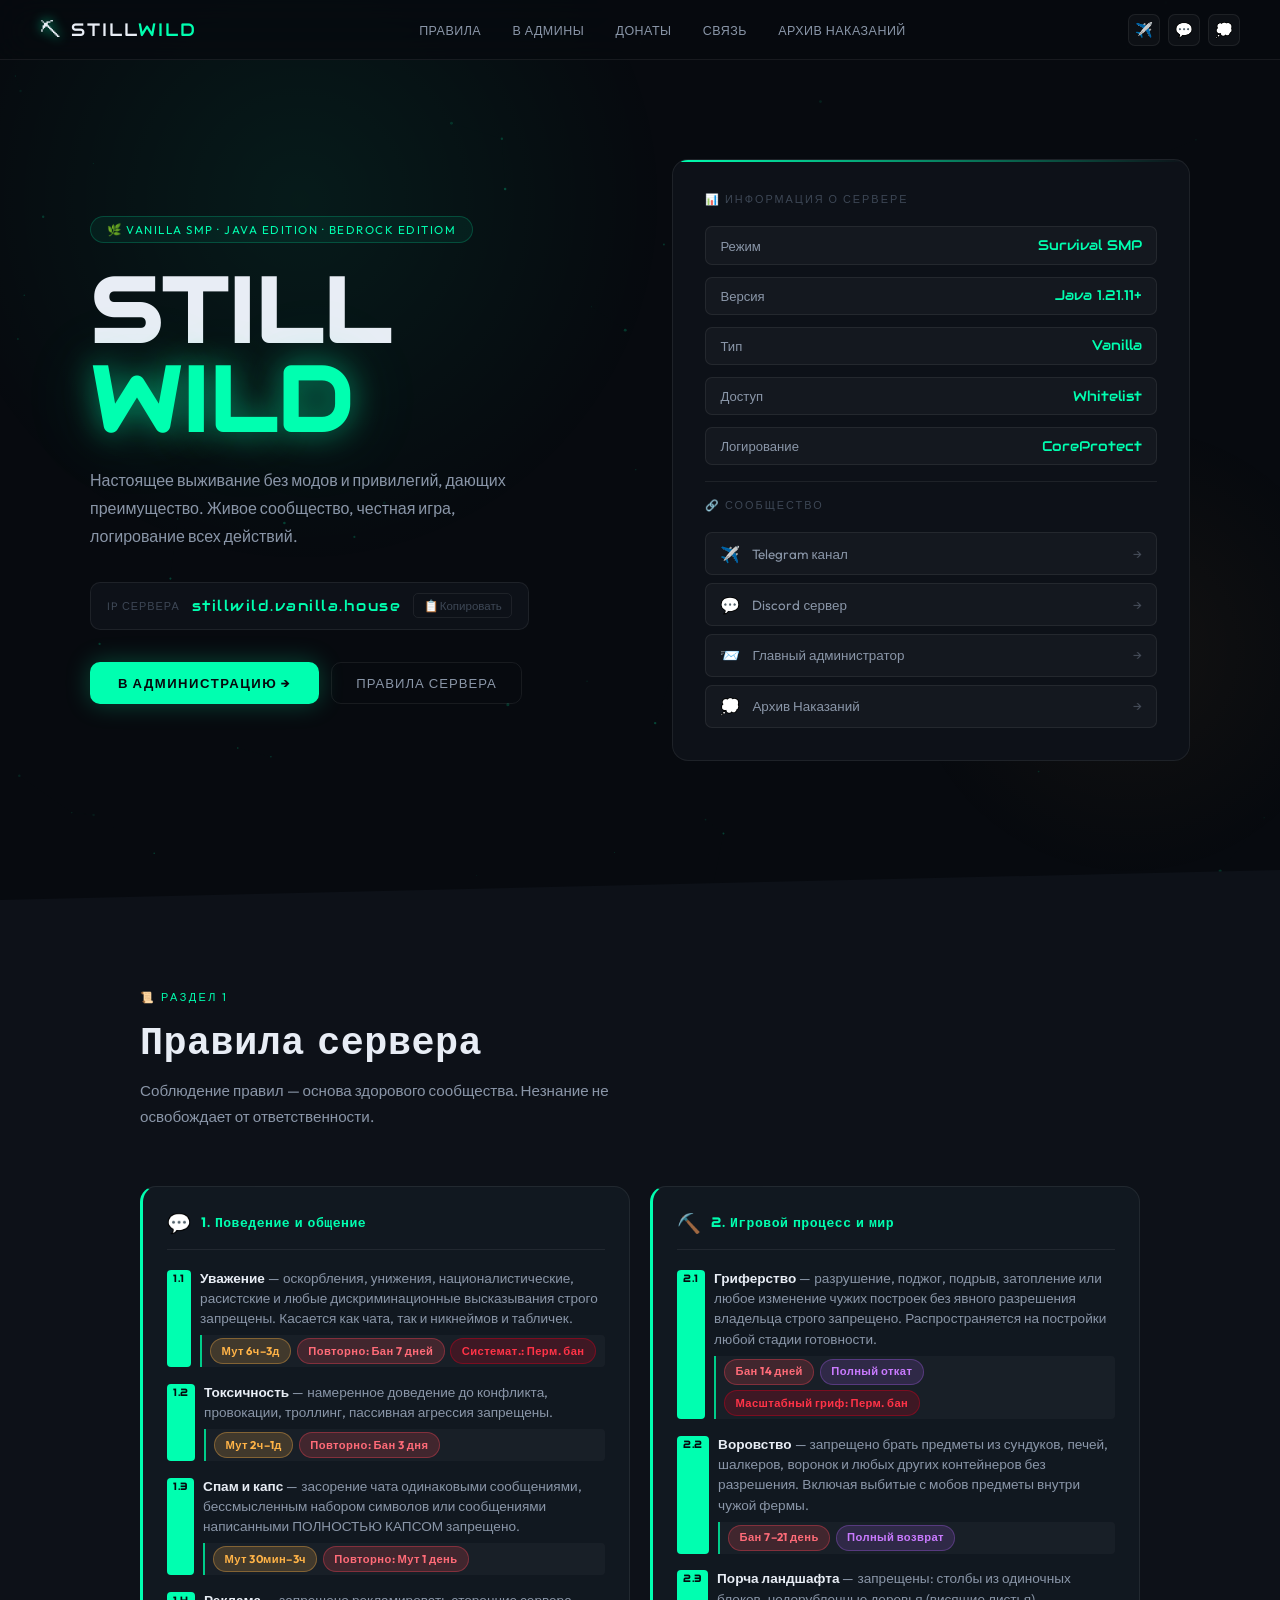
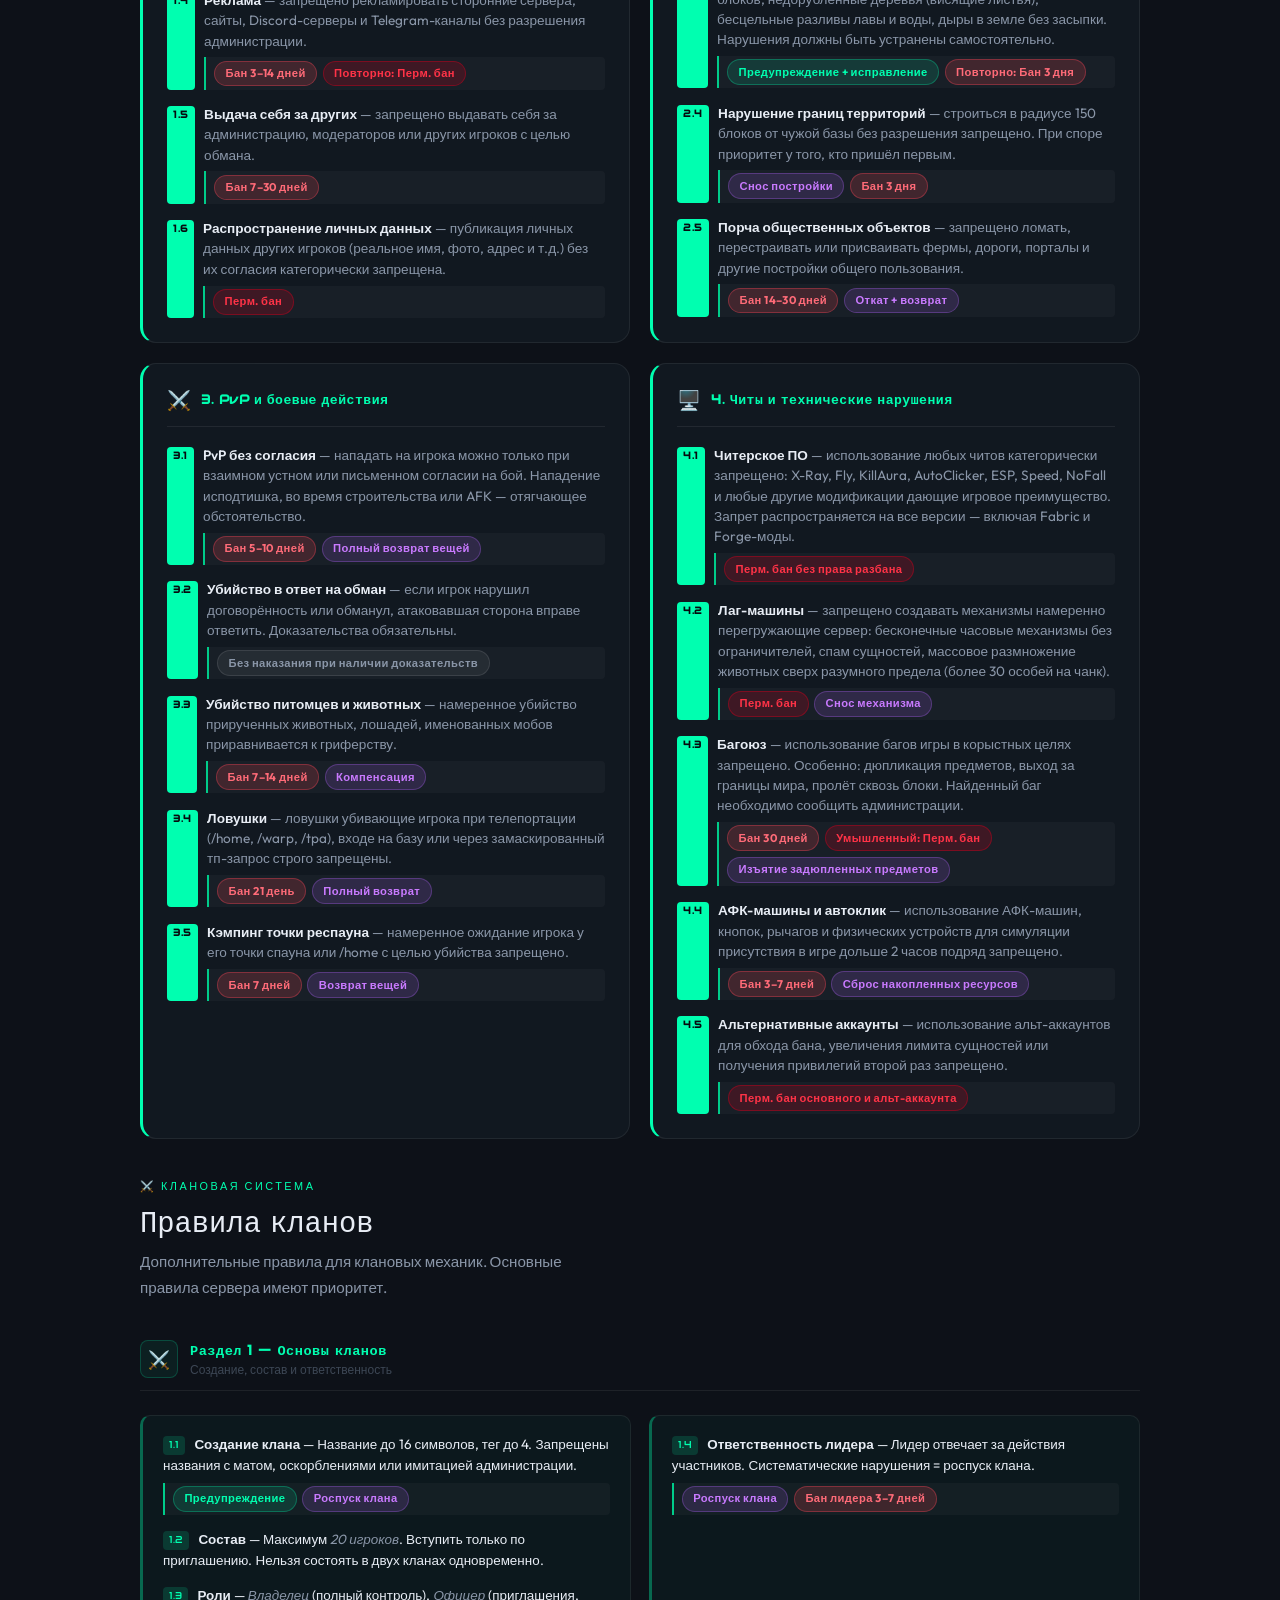
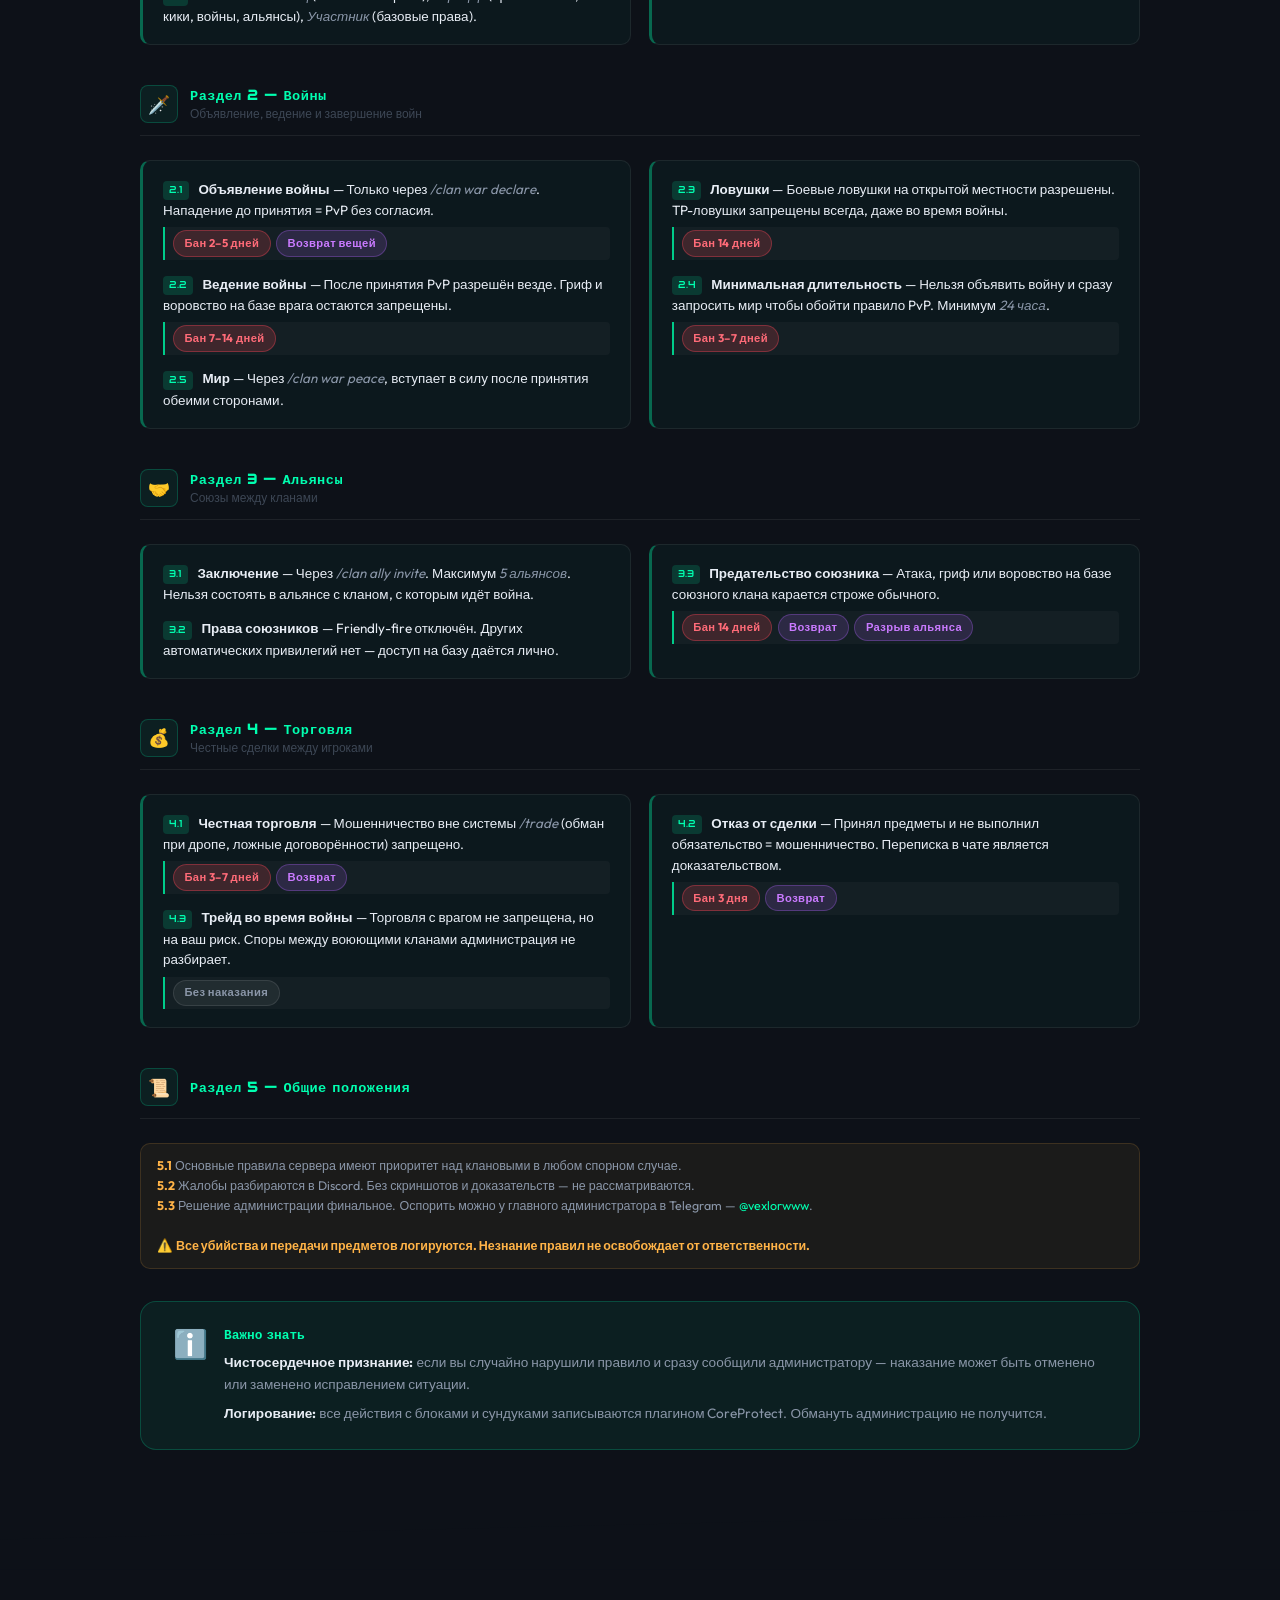
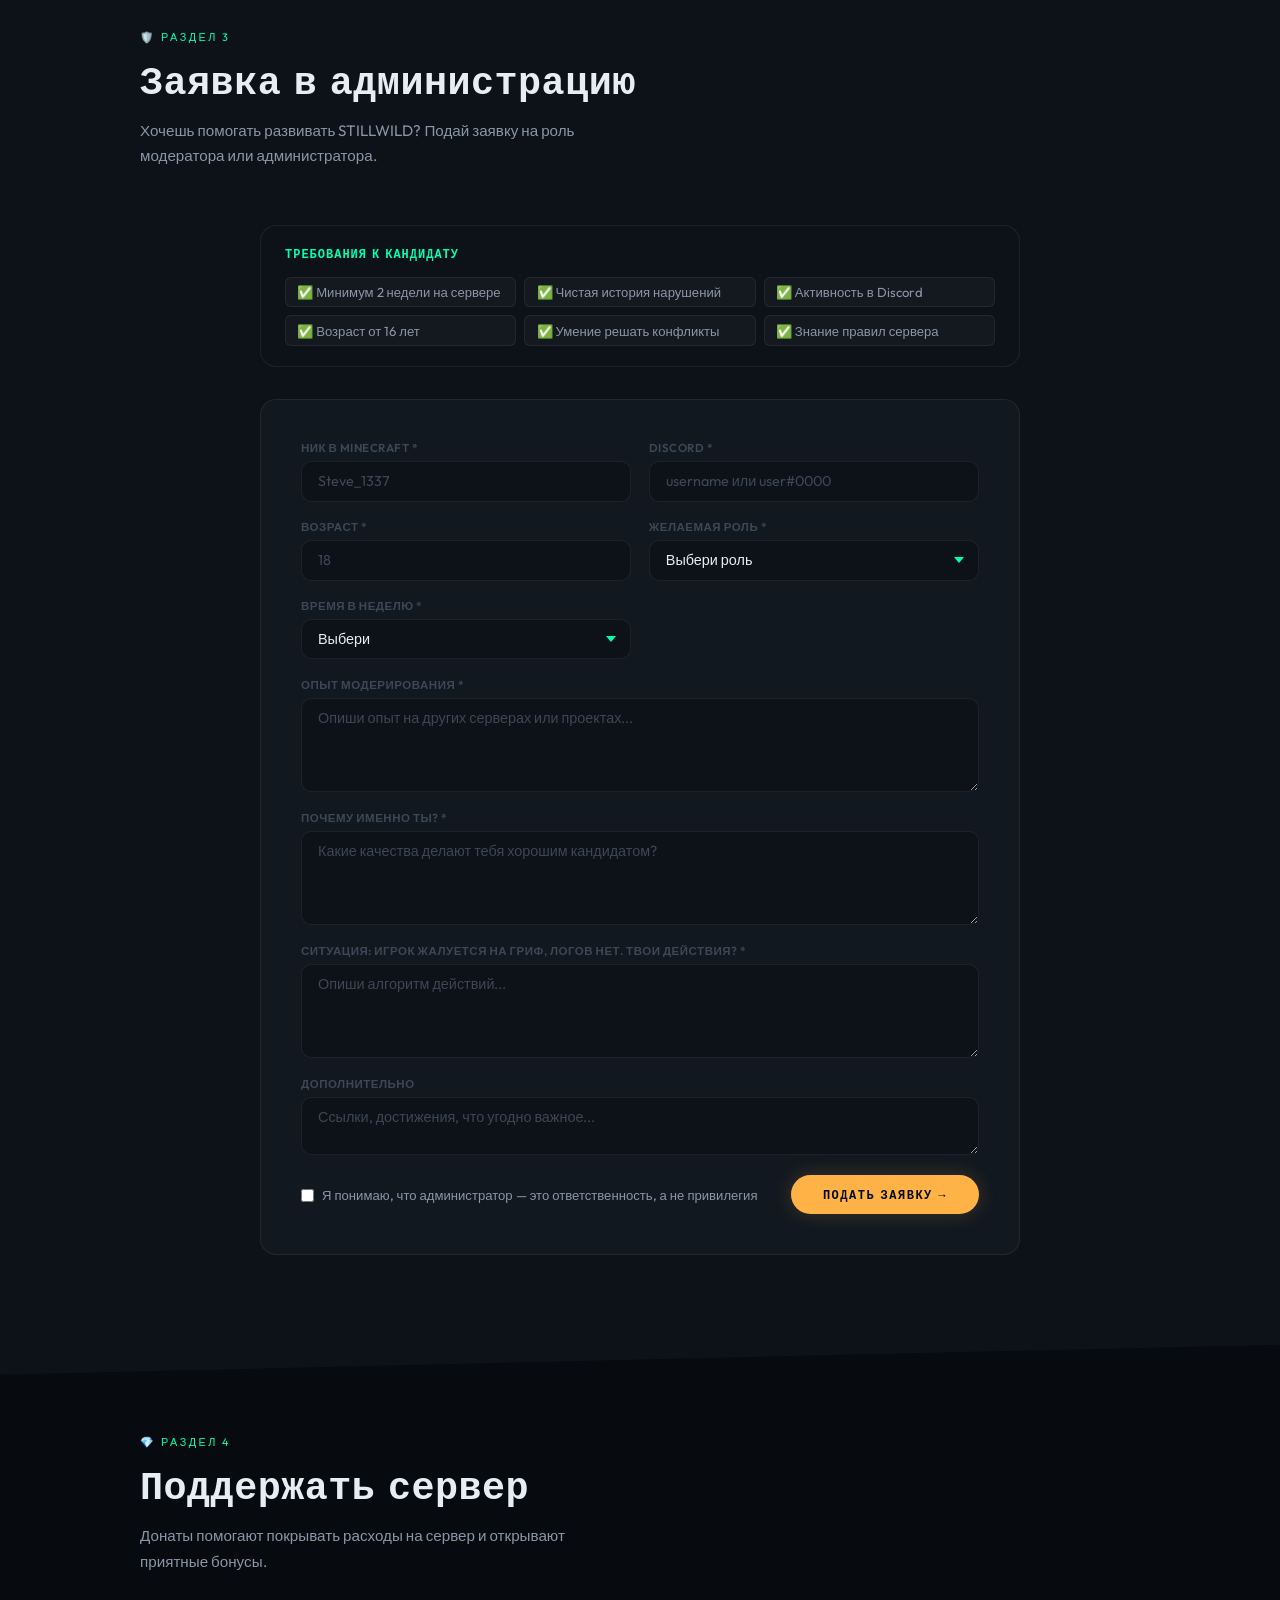
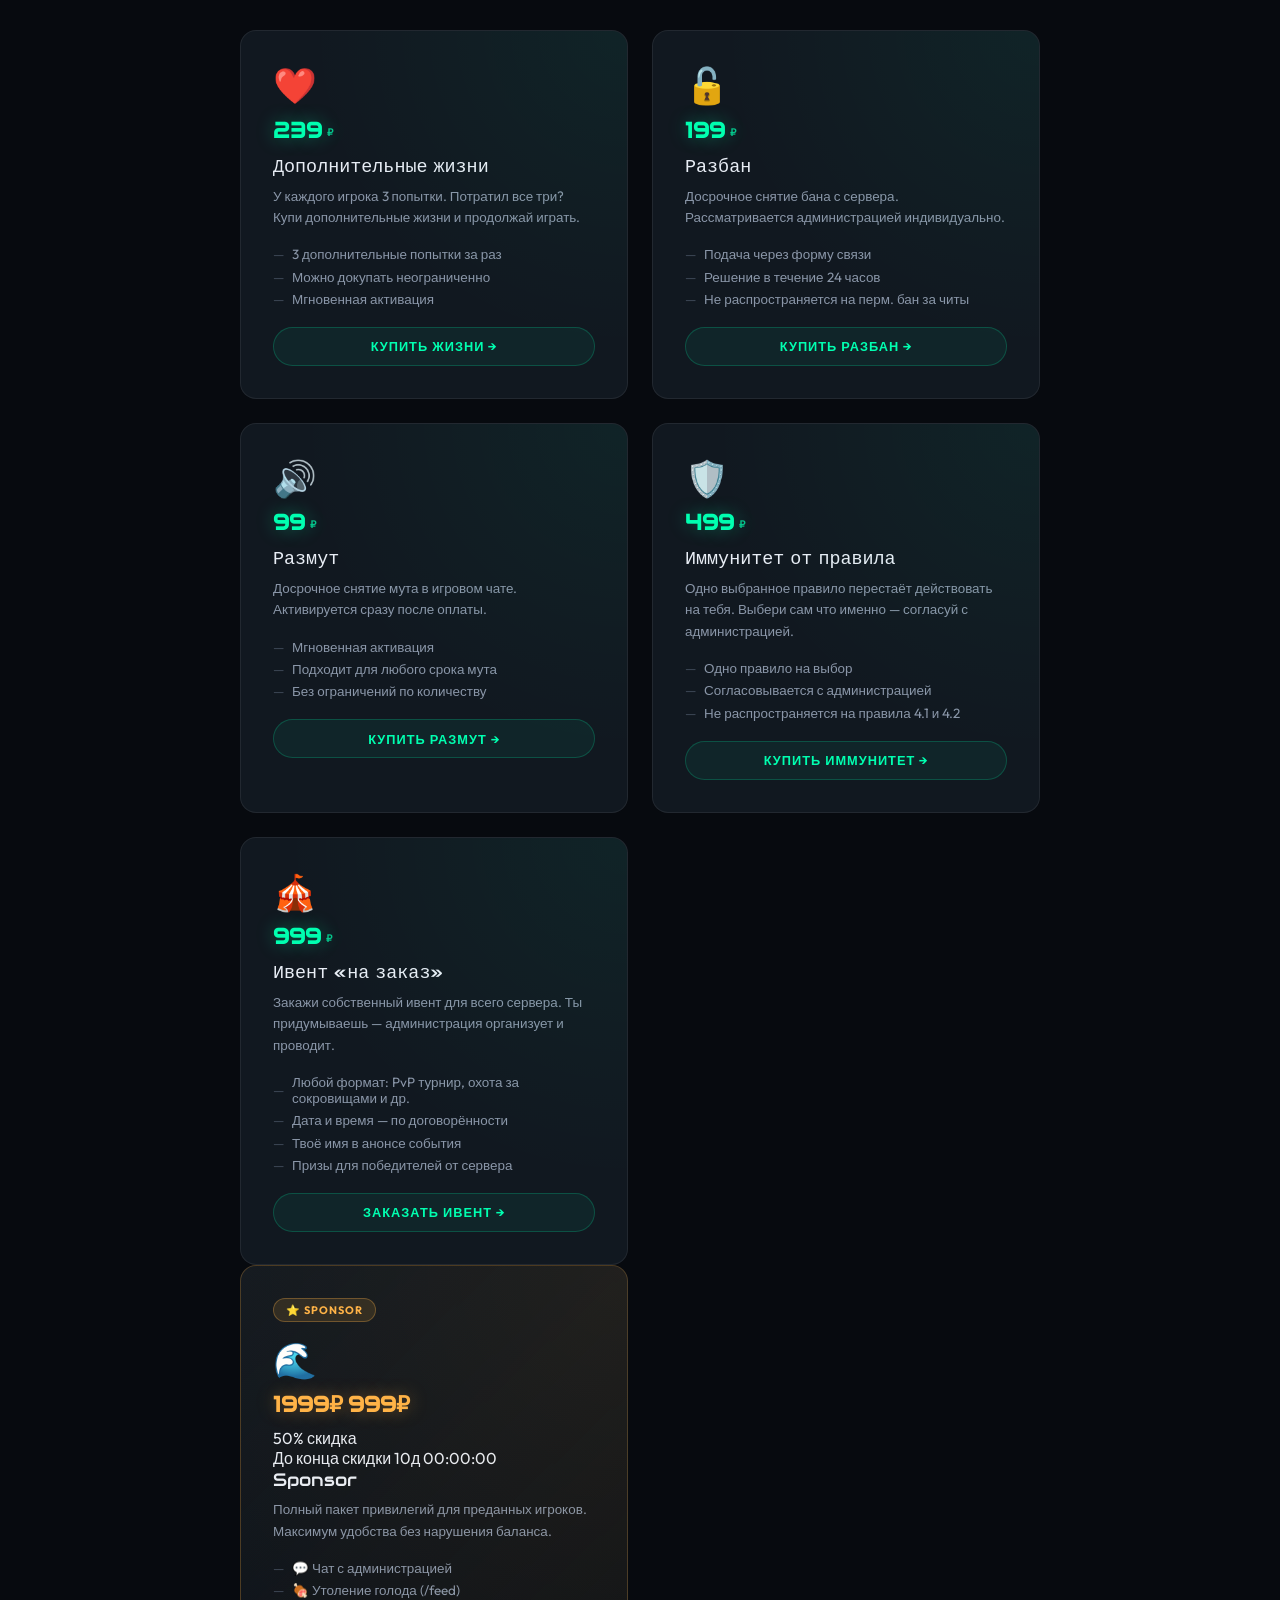
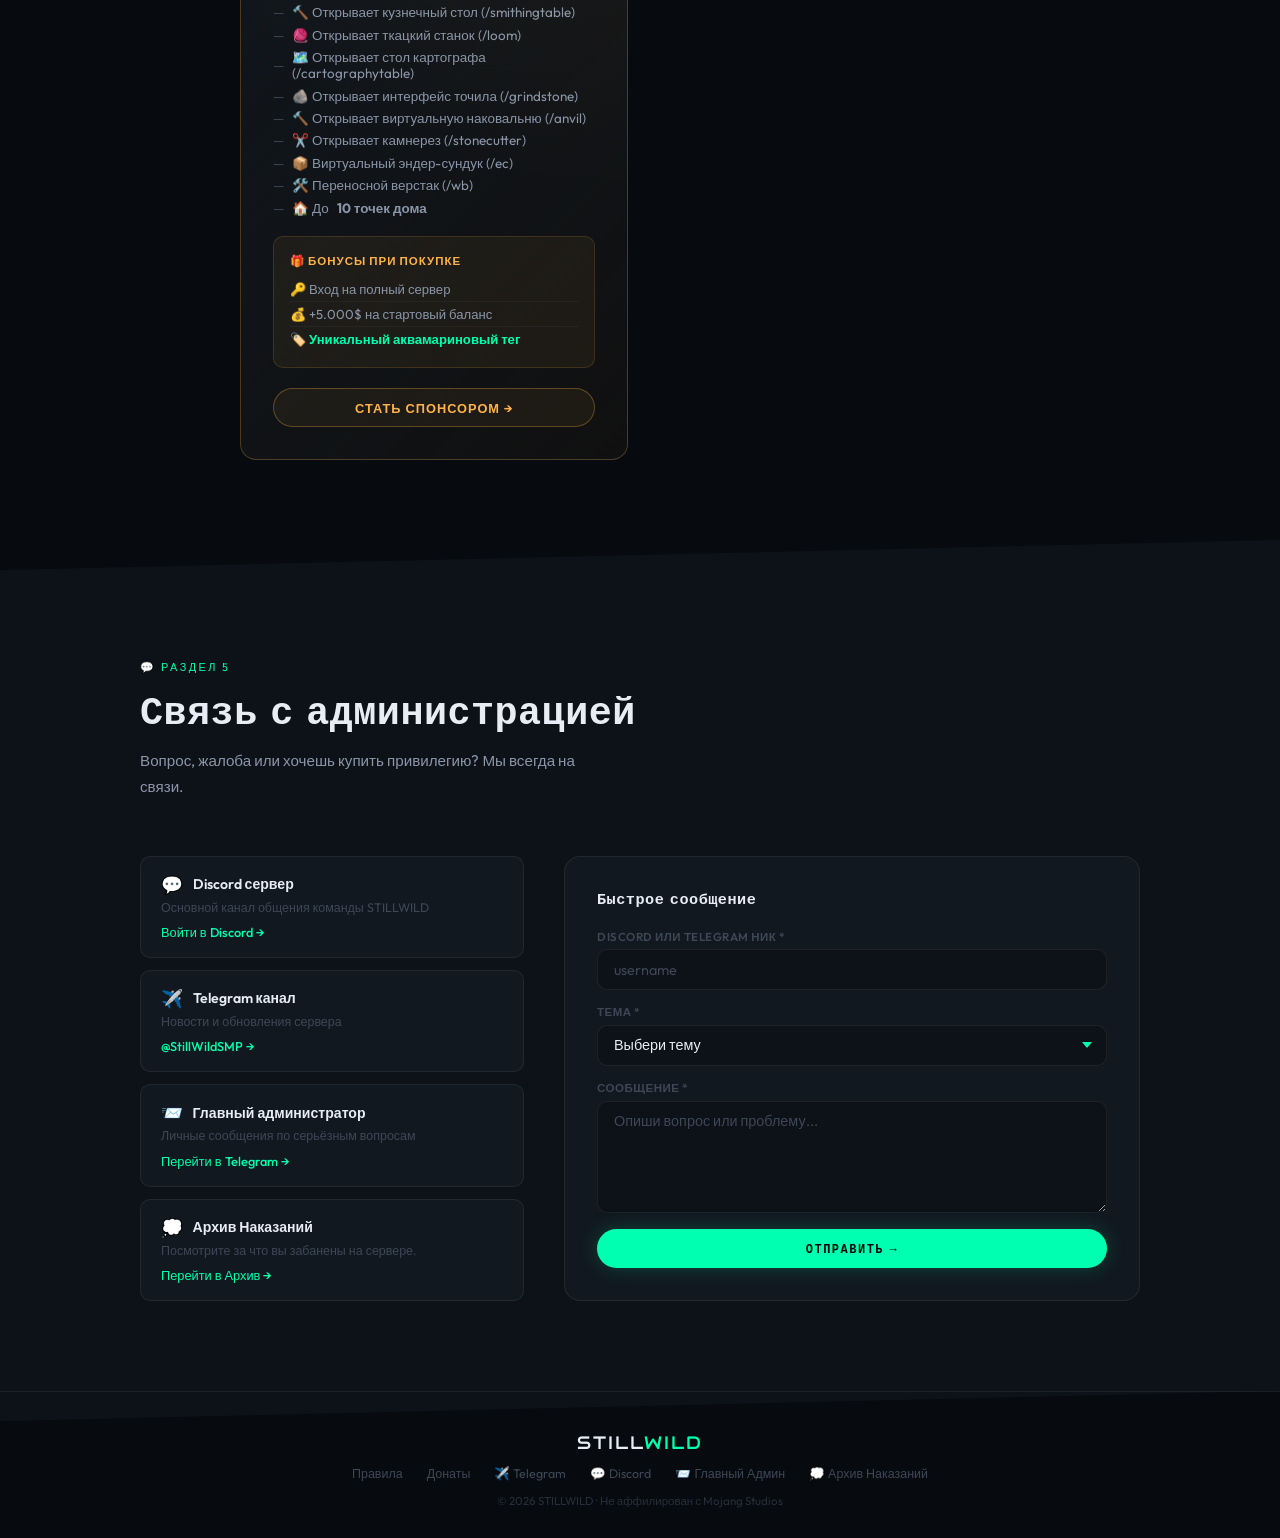
==== index.html @ 7fff430a "Update index.html" ====
<!DOCTYPE html>
<html lang="ru">
<head>
    <meta charset="UTF-8"/>
    <meta name="viewport" content="width=device-width,initial-scale=1.0"/>
    <title>STILLWILD — Vanilla SMP Server</title>
    <link rel="preconnect" href="https://fonts.googleapis.com"/>
    <link href="https://fonts.googleapis.com/css2?family=Audiowide&family=Outfit:wght@300;400;500;600;700&display=swap" rel="stylesheet"/>
    <link rel="stylesheet" href="style.css"/>
    <style>
        @media(max-width:720px){
            .mob-menu a{padding:.85rem .5rem;font-size:.92rem}
            input,select,textarea{font-size:16px!important}
            body{-webkit-overflow-scrolling:touch}
            .hero-scroll{display:none}
        }
        /* ── Donate price badge ── */
        .don-price{
            display:inline-flex;align-items:center;gap:.3rem;
            font-family:'Audiowide',monospace;font-size:1.35rem;font-weight:700;
            color:var(--mint);margin-bottom:.6rem;
            text-shadow:0 0 18px rgba(0,255,176,.35);
        }
        .don-price.amber{color:var(--amber);text-shadow:0 0 18px rgba(255,179,71,.35)}
        .don-price sup{font-size:.65rem;margin-top:.2rem;opacity:.75}

        /* ── Donate grid ── */
        .donate-grid{
            display:grid;
            grid-template-columns:repeat(auto-fill,minmax(290px,1fr));
            gap:1.5rem;
        }
        @media(max-width:720px){.donate-grid{grid-template-columns:1fr}}

        /* ── Punishment badge pills ── */
        .rule-pen{display:flex;flex-wrap:wrap;gap:.35rem;margin-top:.4rem}
        .pen{
            display:inline-flex;align-items:center;gap:.25rem;
            font-size:.7rem;font-weight:700;letter-spacing:.4px;
            padding:.22rem .65rem;border-radius:50px;white-space:nowrap;
        }
        .pen-ban   {background:rgba(255,71,87,.18);color:#ff6b78;border:1px solid rgba(255,71,87,.35)}
        .pen-perm  {background:rgba(200,0,30,.22);color:#ff3347;border:1px solid rgba(200,0,30,.45)}
        .pen-mute  {background:rgba(255,179,71,.18);color:#ffb347;border:1px solid rgba(255,179,71,.35)}
        .pen-warn  {background:rgba(0,255,176,.12);color:#00ffb0;border:1px solid rgba(0,255,176,.28)}
        .pen-none  {background:rgba(255,255,255,.06);color:#8a96a8;border:1px solid rgba(255,255,255,.1)}
        .pen-kick  {background:rgba(180,100,255,.15);color:#c97aff;border:1px solid rgba(180,100,255,.3)}

        /* ── Clan rules section ── */
        .clan-head{
            display:flex;align-items:center;gap:.75rem;
            margin:2.5rem 0 1.5rem;padding-bottom:.75rem;
            border-bottom:1px solid var(--border);
        }
        .clan-head-ico{
            width:38px;height:38px;border-radius:8px;
            background:var(--mint-trace);border:1px solid var(--border-m);
            display:flex;align-items:center;justify-content:center;font-size:1.1rem;
            flex-shrink:0;
        }
        .clan-head h3{font-family:'Audiowide',monospace;font-size:.85rem;color:var(--mint);letter-spacing:.5px}
        .clan-head p{font-size:.75rem;color:var(--text-3);margin-top:.15rem}
        .clan-rules-grid{
            display:grid;grid-template-columns:1fr 1fr;gap:1.1rem;margin-bottom:1.5rem;
        }
        @media(max-width:720px){.clan-rules-grid{grid-template-columns:1fr}}
        .clan-card{
            background:rgba(0,255,176,.03);border:1px solid var(--border);
            border-left:3px solid rgba(0,255,176,.35);
            border-radius:var(--r);padding:1.1rem 1.25rem;
        }
        .clan-rule{margin-bottom:.85rem;font-size:.84rem;line-height:1.55}
        .clan-rule:last-child{margin-bottom:0}
        .clan-rule-num{
            display:inline-flex;font-family:'Audiowide',monospace;font-size:.6rem;
            background:rgba(0,255,176,.15);color:var(--mint);
            padding:2px 6px;border-radius:4px;margin-right:.4rem;vertical-align:middle;
        }
        .clan-rule strong{color:var(--text);font-weight:600}
        .clan-rule em{color:var(--text-2)}
        .clan-note{
            margin-top:.75rem;background:rgba(255,179,71,.06);
            border:1px solid rgba(255,179,71,.15);border-radius:var(--r);
            padding:.75rem 1rem;font-size:.78rem;color:var(--text-2);line-height:1.6;
        }
        .clan-note strong{color:var(--amber)}
    </style>
</head>
<body>

<canvas id="bg-canvas"></canvas>

<nav id="nav">
    <div class="nav-logo">
        <span class="ico">⛏</span>
        <span><span class="hi">STILL</span><span class="lo">WILD</span></span>
    </div>
    <ul class="nav-links">
        <li><a href="#rules">Правила</a></li>
        <li><a href="#admin">В Админы</a></li>
        <li><a href="#donate">Донаты</a></li>
        <li><a href="#contact">Связь</a></li>
        <li><a href="https://stillwildproject.github.io/archivebanned">Архив Наказаний</a></li>
    </ul>
    <div class="nav-right">
        <div class="nav-social">
            <a href="https://t.me/StillWildSMP" target="_blank" rel="noopener" title="Telegram канал">✈️</a>
            <a href="https://discord.gg/tPbwJnRn"  target="_blank" rel="noopener" title="Discord сервер">💬</a>
            <a href="https://stillwildproject.github.io/archivebanned" target="_blank" rel="noopener" title="Архив Наказаний">💭</a>
        </div>
        <button class="burger" id="burger" aria-label="Меню">
            <span></span><span></span><span></span>
        </button>
    </div>
</nav>

<div class="mob-menu" id="mob-menu">
    <a href="#rules">Правила</a>
    <a href="#admin">В Админы</a>
    <a href="#donate">Донаты</a>
    <a href="#contact">Связь</a>
    <a href="https://t.me/StillWildSMP" target="_blank">✈️ Telegram канал</a>
    <a href="https://discord.gg/tPbwJnRn"  target="_blank">💬 Discord сервер</a>
    <a href="https://t.me/vexlorwww"       target="_blank">📨 Главный админ</a>
</div>

<!-- HERO -->
<section id="hero">
    <div class="hero-glow"></div>
    <div class="hero-glow2"></div>
    <div class="hero-inner">
        <div class="hero-left">
            <div class="hero-tag">🌿 Vanilla SMP · Java Edition · Bedrock Editiom</div>
            <h1 class="hero-title">
                <span class="t1">STILL</span>
                <span class="t2">WILD</span>
            </h1>
            <p class="hero-desc">Настоящее выживание без модов и привилегий, дающих преимущество. Живое сообщество, честная игра, логирование всех действий.</p>
            <div class="ip-row">
                <span class="ip-label">IP сервера</span>
                <span class="ip-val">stillwild.vanilla.house</span>
                <button class="ip-copy" onclick="copyIP()">📋 Копировать</button>
            </div>
            <div class="hero-btns">
                <a href="#admin" class="btn-primary">В администрацию →</a>
                <a href="#rules"     class="btn-ghost">Правила сервера</a>
            </div>
        </div>
        <div class="hero-right">
            <div class="hero-card">
                <div class="hc-title">📊 Информация о сервере</div>
                <div class="hc-stat-row">
                    <div class="hc-stat"><span class="hc-stat-label">Режим</span><span class="hc-stat-val">Survival SMP</span></div>
                    <div class="hc-stat"><span class="hc-stat-label">Версия</span><span class="hc-stat-val">Java 1.21.11+</span></div>
                    <div class="hc-stat"><span class="hc-stat-label">Тип</span><span class="hc-stat-val">Vanilla</span></div>
                    <div class="hc-stat"><span class="hc-stat-label">Доступ</span><span class="hc-stat-val">Whitelist</span></div>
                    <div class="hc-stat"><span class="hc-stat-label">Логирование</span><span class="hc-stat-val">CoreProtect</span></div>
                </div>
                <div class="hc-divider"></div>
                <div class="hc-title">🔗 Сообщество</div>
                <div class="hc-social">
                    <a href="https://t.me/StillWildSMP" target="_blank" class="hc-social-link"><span class="sl-ico">✈️</span> Telegram канал<span class="sl-arr">→</span></a>
                    <a href="https://discord.gg/tPbwJnRn" target="_blank" class="hc-social-link"><span class="sl-ico">💬</span> Discord сервер<span class="sl-arr">→</span></a>
                    <a href="https://t.me/vexlorwww" target="_blank" class="hc-social-link"><span class="sl-ico">📨</span> Главный администратор<span class="sl-arr">→</span></a>
                    <a href="https://stillwildproject.github.io/archivebanned" target="_blank" class="hc-social-link"><span class="sl-ico">💭</span> Архив Наказаний<span class="sl-arr">→</span></a>
                </div>
            </div>
        </div>
    </div>
</section>

<!-- RULES -->
<section id="rules" class="section alt">
    <div class="container">
        <div class="sec-head rv">
            <div class="sec-eyebrow">📜 Раздел 1</div>
            <h2 class="sec-title">Правила сервера</h2>
            <p class="sec-desc">Соблюдение правил — основа здорового сообщества. Незнание не освобождает от ответственности.</p>
        </div>
        <div class="rules-grid rv d1">

            <!-- 1. Поведение -->
            <div class="rule-card">
                <div class="rule-card-head"><span class="rule-card-ico">💬</span><h3>1. Поведение и общение</h3></div>
                <ul class="rule-list">
                    <li class="rule-item"><span class="rule-num">1.1</span>
                        <div class="rule-text"><strong>Уважение</strong> — оскорбления, унижения, националистические, расистские и любые дискриминационные высказывания строго запрещены. Касается как чата, так и никнеймов и табличек.
                        <div class="rule-pen"><span class="pen pen-mute">Мут 6ч–3д</span><span class="pen pen-ban">Повторно: Бан 7 дней</span><span class="pen pen-perm">Системат.: Перм. бан</span></div></div>
                    </li>
                    <li class="rule-item"><span class="rule-num">1.2</span>
                        <div class="rule-text"><strong>Токсичность</strong> — намеренное доведение до конфликта, провокации, троллинг, пассивная агрессия запрещены.
                        <div class="rule-pen"><span class="pen pen-mute">Мут 2ч–1д</span><span class="pen pen-ban">Повторно: Бан 3 дня</span></div></div>
                    </li>
                    <li class="rule-item"><span class="rule-num">1.3</span>
                        <div class="rule-text"><strong>Спам и капс</strong> — засорение чата одинаковыми сообщениями, бессмысленным набором символов или сообщениями написанными ПОЛНОСТЬЮ КАПСОМ запрещено.
                        <div class="rule-pen"><span class="pen pen-mute">Мут 30мин–3ч</span><span class="pen pen-ban">Повторно: Мут 1 день</span></div></div>
                    </li>
                    <li class="rule-item"><span class="rule-num">1.4</span>
                        <div class="rule-text"><strong>Реклама</strong> — запрещено рекламировать сторонние сервера, сайты, Discord-серверы и Telegram-каналы без разрешения администрации.
                        <div class="rule-pen"><span class="pen pen-ban">Бан 3–14 дней</span><span class="pen pen-perm">Повторно: Перм. бан</span></div></div>
                    </li>
                    <li class="rule-item"><span class="rule-num">1.5</span>
                        <div class="rule-text"><strong>Выдача себя за других</strong> — запрещено выдавать себя за администрацию, модераторов или других игроков с целью обмана.
                        <div class="rule-pen"><span class="pen pen-ban">Бан 7–30 дней</span></div></div>
                    </li>
                    <li class="rule-item"><span class="rule-num">1.6</span>
                        <div class="rule-text"><strong>Распространение личных данных</strong> — публикация личных данных других игроков (реальное имя, фото, адрес и т.д.) без их согласия категорически запрещена.
                        <div class="rule-pen"><span class="pen pen-perm">Перм. бан</span></div></div>
                    </li>
                </ul>
            </div>

            <!-- 2. Игровой процесс -->
            <div class="rule-card">
                <div class="rule-card-head"><span class="rule-card-ico">⛏️</span><h3>2. Игровой процесс и мир</h3></div>
                <ul class="rule-list">
                    <li class="rule-item"><span class="rule-num">2.1</span>
                        <div class="rule-text"><strong>Гриферство</strong> — разрушение, поджог, подрыв, затопление или любое изменение чужих построек без явного разрешения владельца строго запрещено. Распространяется на постройки любой стадии готовности.
                        <div class="rule-pen"><span class="pen pen-ban">Бан 14 дней</span><span class="pen pen-kick">Полный откат</span><span class="pen pen-perm">Масштабный гриф: Перм. бан</span></div></div>
                    </li>
                    <li class="rule-item"><span class="rule-num">2.2</span>
                        <div class="rule-text"><strong>Воровство</strong> — запрещено брать предметы из сундуков, печей, шалкеров, воронок и любых других контейнеров без разрешения. Включая выбитые с мобов предметы внутри чужой фермы.
                        <div class="rule-pen"><span class="pen pen-ban">Бан 7–21 день</span><span class="pen pen-kick">Полный возврат</span></div></div>
                    </li>
                    <li class="rule-item"><span class="rule-num">2.3</span>
                        <div class="rule-text"><strong>Порча ландшафта</strong> — запрещены: столбы из одиночных блоков, недорубленные деревья (висящие листья), бесцельные разливы лавы и воды, дыры в земле без засыпки. Нарушения должны быть устранены самостоятельно.
                        <div class="rule-pen"><span class="pen pen-warn">Предупреждение + исправление</span><span class="pen pen-ban">Повторно: Бан 3 дня</span></div></div>
                    </li>
                    <li class="rule-item"><span class="rule-num">2.4</span>
                        <div class="rule-text"><strong>Нарушение границ территорий</strong> — строиться в радиусе 150 блоков от чужой базы без разрешения запрещено. При споре приоритет у того, кто пришёл первым.
                        <div class="rule-pen"><span class="pen pen-kick">Снос постройки</span><span class="pen pen-ban">Бан 3 дня</span></div></div>
                    </li>
                    <li class="rule-item"><span class="rule-num">2.5</span>
                        <div class="rule-text"><strong>Порча общественных объектов</strong> — запрещено ломать, перестраивать или присваивать фермы, дороги, порталы и другие постройки общего пользования.
                        <div class="rule-pen"><span class="pen pen-ban">Бан 14–30 дней</span><span class="pen pen-kick">Откат + возврат</span></div></div>
                    </li>
                </ul>
            </div>

            <!-- 3. PvP -->
            <div class="rule-card">
                <div class="rule-card-head"><span class="rule-card-ico">⚔️</span><h3>3. PvP и боевые действия</h3></div>
                <ul class="rule-list">
                    <li class="rule-item"><span class="rule-num">3.1</span>
                        <div class="rule-text"><strong>PvP без согласия</strong> — нападать на игрока можно только при взаимном устном или письменном согласии на бой. Нападение исподтишка, во время строительства или AFK — отягчающее обстоятельство.
                        <div class="rule-pen"><span class="pen pen-ban">Бан 5–10 дней</span><span class="pen pen-kick">Полный возврат вещей</span></div></div>
                    </li>
                    <li class="rule-item"><span class="rule-num">3.2</span>
                        <div class="rule-text"><strong>Убийство в ответ на обман</strong> — если игрок нарушил договорённость или обманул, атаковавшая сторона вправе ответить. Доказательства обязательны.
                        <div class="rule-pen"><span class="pen pen-none">Без наказания при наличии доказательств</span></div></div>
                    </li>
                    <li class="rule-item"><span class="rule-num">3.3</span>
                        <div class="rule-text"><strong>Убийство питомцев и животных</strong> — намеренное убийство прирученных животных, лошадей, именованных мобов приравнивается к гриферству.
                        <div class="rule-pen"><span class="pen pen-ban">Бан 7–14 дней</span><span class="pen pen-kick">Компенсация</span></div></div>
                    </li>
                    <li class="rule-item"><span class="rule-num">3.4</span>
                        <div class="rule-text"><strong>Ловушки</strong> — ловушки убивающие игрока при телепортации (/home, /warp, /tpa), входе на базу или через замаскированный тп-запрос строго запрещены.
                        <div class="rule-pen"><span class="pen pen-ban">Бан 21 день</span><span class="pen pen-kick">Полный возврат</span></div></div>
                    </li>
                    <li class="rule-item"><span class="rule-num">3.5</span>
                        <div class="rule-text"><strong>Кэмпинг точки респауна</strong> — намеренное ожидание игрока у его точки спауна или /home с целью убийства запрещено.
                        <div class="rule-pen"><span class="pen pen-ban">Бан 7 дней</span><span class="pen pen-kick">Возврат вещей</span></div></div>
                    </li>
                </ul>
            </div>

            <!-- 4. Техника и читы -->
            <div class="rule-card">
                <div class="rule-card-head"><span class="rule-card-ico">🖥️</span><h3>4. Читы и технические нарушения</h3></div>
                <ul class="rule-list">
                    <li class="rule-item"><span class="rule-num">4.1</span>
                        <div class="rule-text"><strong>Читерское ПО</strong> — использование любых читов категорически запрещено: X-Ray, Fly, KillAura, AutoClicker, ESP, Speed, NoFall и любые другие модификации дающие игровое преимущество. Запрет распространяется на все версии — включая Fabric и Forge-моды.
                        <div class="rule-pen"><span class="pen pen-perm">Перм. бан без права разбана</span></div></div>
                    </li>
                    <li class="rule-item"><span class="rule-num">4.2</span>
                        <div class="rule-text"><strong>Лаг-машины</strong> — запрещено создавать механизмы намеренно перегружающие сервер: бесконечные часовые механизмы без ограничителей, спам сущностей, массовое размножение животных сверх разумного предела (более 30 особей на чанк).
                        <div class="rule-pen"><span class="pen pen-perm">Перм. бан</span><span class="pen pen-kick">Снос механизма</span></div></div>
                    </li>
                    <li class="rule-item"><span class="rule-num">4.3</span>
                        <div class="rule-text"><strong>Багоюз</strong> — использование багов игры в корыстных целях запрещено. Особенно: дюпликация предметов, выход за границы мира, пролёт сквозь блоки. Найденный баг необходимо сообщить администрации.
                        <div class="rule-pen"><span class="pen pen-ban">Бан 30 дней</span><span class="pen pen-perm">Умышленный: Перм. бан</span><span class="pen pen-kick">Изъятие задюпленных предметов</span></div></div>
                    </li>
                    <li class="rule-item"><span class="rule-num">4.4</span>
                        <div class="rule-text"><strong>АФК-машины и автоклик</strong> — использование АФК-машин, кнопок, рычагов и физических устройств для симуляции присутствия в игре дольше 2 часов подряд запрещено.
                        <div class="rule-pen"><span class="pen pen-ban">Бан 3–7 дней</span><span class="pen pen-kick">Сброс накопленных ресурсов</span></div></div>
                    </li>
                    <li class="rule-item"><span class="rule-num">4.5</span>
                        <div class="rule-text"><strong>Альтернативные аккаунты</strong> — использование альт-аккаунтов для обхода бана, увеличения лимита сущностей или получения привилегий второй раз запрещено.
                        <div class="rule-pen"><span class="pen pen-perm">Перм. бан основного и альт-аккаунта</span></div></div>
                    </li>
                </ul>
            </div>

        </div>

        <!-- ════ CLAN RULES ════ -->
        <div class="rv d2" style="margin-top:2.5rem">
            <div class="sec-eyebrow" style="margin-bottom:.6rem">⚔️ Клановая система</div>
            <div style="font-family:'Audiowide',monospace;font-size:clamp(1.2rem,3vw,1.8rem);color:var(--text);margin-bottom:.5rem">Правила кланов</div>
            <p class="sec-desc">Дополнительные правила для клановых механик. Основные правила сервера имеют приоритет.</p>
        </div>

        <!-- Раздел 1: Основы -->
        <div class="clan-head rv">
            <div class="clan-head-ico">⚔️</div>
            <div><h3>Раздел 1 — Основы кланов</h3><p>Создание, состав и ответственность</p></div>
        </div>
        <div class="clan-rules-grid rv d1">
            <div class="clan-card">
                <div class="clan-rule">
                    <span class="clan-rule-num">1.1</span>
                    <strong>Создание клана</strong> — Название до 16 символов, тег до 4. Запрещены названия с матом, оскорблениями или имитацией администрации.
                    <div class="rule-pen"><span class="pen pen-warn">Предупреждение</span><span class="pen pen-kick">Роспуск клана</span></div>
                </div>
                <div class="clan-rule">
                    <span class="clan-rule-num">1.2</span>
                    <strong>Состав</strong> — Максимум <em>20 игроков</em>. Вступить только по приглашению. Нельзя состоять в двух кланах одновременно.
                </div>
                <div class="clan-rule">
                    <span class="clan-rule-num">1.3</span>
                    <strong>Роли</strong> — <em>Владелец</em> (полный контроль), <em>Офицер</em> (приглашения, кики, войны, альянсы), <em>Участник</em> (базовые права).
                </div>
            </div>
            <div class="clan-card">
                <div class="clan-rule">
                    <span class="clan-rule-num">1.4</span>
                    <strong>Ответственность лидера</strong> — Лидер отвечает за действия участников. Систематические нарушения = роспуск клана.
                    <div class="rule-pen"><span class="pen pen-kick">Роспуск клана</span><span class="pen pen-ban">Бан лидера 3–7 дней</span></div>
                </div>
            </div>
        </div>

        <!-- Раздел 2: Войны -->
        <div class="clan-head rv">
            <div class="clan-head-ico">🗡️</div>
            <div><h3>Раздел 2 — Войны</h3><p>Объявление, ведение и завершение войн</p></div>
        </div>
        <div class="clan-rules-grid rv d1">
            <div class="clan-card">
                <div class="clan-rule">
                    <span class="clan-rule-num">2.1</span>
                    <strong>Объявление войны</strong> — Только через <em>/clan war declare</em>. Нападение до принятия = PvP без согласия.
                    <div class="rule-pen"><span class="pen pen-ban">Бан 2–5 дней</span><span class="pen pen-kick">Возврат вещей</span></div>
                </div>
                <div class="clan-rule">
                    <span class="clan-rule-num">2.2</span>
                    <strong>Ведение войны</strong> — После принятия PvP разрешён везде. Гриф и воровство на базе врага остаются запрещены.
                    <div class="rule-pen"><span class="pen pen-ban">Бан 7–14 дней</span></div>
                </div>
                <div class="clan-rule">
                    <span class="clan-rule-num">2.5</span>
                    <strong>Мир</strong> — Через <em>/clan war peace</em>, вступает в силу после принятия обеими сторонами.
                </div>
            </div>
            <div class="clan-card">
                <div class="clan-rule">
                    <span class="clan-rule-num">2.3</span>
                    <strong>Ловушки</strong> — Боевые ловушки на открытой местности разрешены. TP-ловушки запрещены всегда, даже во время войны.
                    <div class="rule-pen"><span class="pen pen-ban">Бан 14 дней</span></div>
                </div>
                <div class="clan-rule">
                    <span class="clan-rule-num">2.4</span>
                    <strong>Минимальная длительность</strong> — Нельзя объявить войну и сразу запросить мир чтобы обойти правило PvP. Минимум <em>24 часа</em>.
                    <div class="rule-pen"><span class="pen pen-ban">Бан 3–7 дней</span></div>
                </div>
            </div>
        </div>

        <!-- Раздел 3: Альянсы -->
        <div class="clan-head rv">
            <div class="clan-head-ico">🤝</div>
            <div><h3>Раздел 3 — Альянсы</h3><p>Союзы между кланами</p></div>
        </div>
        <div class="clan-rules-grid rv d1">
            <div class="clan-card">
                <div class="clan-rule">
                    <span class="clan-rule-num">3.1</span>
                    <strong>Заключение</strong> — Через <em>/clan ally invite</em>. Максимум <em>5 альянсов</em>. Нельзя состоять в альянсе с кланом, с которым идёт война.
                </div>
                <div class="clan-rule">
                    <span class="clan-rule-num">3.2</span>
                    <strong>Права союзников</strong> — Friendly-fire отключён. Других автоматических привилегий нет — доступ на базу даётся лично.
                </div>
            </div>
            <div class="clan-card">
                <div class="clan-rule">
                    <span class="clan-rule-num">3.3</span>
                    <strong>Предательство союзника</strong> — Атака, гриф или воровство на базе союзного клана карается строже обычного.
                    <div class="rule-pen"><span class="pen pen-ban">Бан 14 дней</span><span class="pen pen-kick">Возврат</span><span class="pen pen-kick">Разрыв альянса</span></div>
                </div>
            </div>
        </div>

        <!-- Раздел 4: Торговля -->
        <div class="clan-head rv">
            <div class="clan-head-ico">💰</div>
            <div><h3>Раздел 4 — Торговля</h3><p>Честные сделки между игроками</p></div>
        </div>
        <div class="clan-rules-grid rv d1">
            <div class="clan-card">
                <div class="clan-rule">
                    <span class="clan-rule-num">4.1</span>
                    <strong>Честная торговля</strong> — Мошенничество вне системы <em>/trade</em> (обман при дропе, ложные договорённости) запрещено.
                    <div class="rule-pen"><span class="pen pen-ban">Бан 3–7 дней</span><span class="pen pen-kick">Возврат</span></div>
                </div>
                <div class="clan-rule">
                    <span class="clan-rule-num">4.3</span>
                    <strong>Трейд во время войны</strong> — Торговля с врагом не запрещена, но на ваш риск. Споры между воюющими кланами администрация не разбирает.
                    <div class="rule-pen"><span class="pen pen-none">Без наказания</span></div>
                </div>
            </div>
            <div class="clan-card">
                <div class="clan-rule">
                    <span class="clan-rule-num">4.2</span>
                    <strong>Отказ от сделки</strong> — Принял предметы и не выполнил обязательство = мошенничество. Переписка в чате является доказательством.
                    <div class="rule-pen"><span class="pen pen-ban">Бан 3 дня</span><span class="pen pen-kick">Возврат</span></div>
                </div>
            </div>
        </div>

        <!-- Раздел 5: Общие -->
        <div class="clan-head rv">
            <div class="clan-head-ico">📜</div>
            <div><h3>Раздел 5 — Общие положения</h3></div>
        </div>
        <div class="clan-note rv">
            <strong>5.1</strong> Основные правила сервера имеют приоритет над клановыми в любом спорном случае.<br>
            <strong>5.2</strong> Жалобы разбираются в Discord. Без скриншотов и доказательств — не рассматриваются.<br>
            <strong>5.3</strong> Решение администрации финальное. Оспорить можно у главного администратора в Telegram — <a href="https://t.me/vexlorwww" target="_blank" style="color:var(--mint)">@vexlorwww</a>.<br><br>
            ⚠️ <strong>Все убийства и передачи предметов логируются. Незнание правил не освобождает от ответственности.</strong>
        </div>

        <div class="rule-info rv d2">
            <div class="rule-info-ico">ℹ️</div>
            <div class="rule-info-body">
                <h4>Важно знать</h4>
                <p><strong>Чистосердечное признание:</strong> если вы случайно нарушили правило и сразу сообщили администратору — наказание может быть отменено или заменено исправлением ситуации.</p>
                <p><strong>Логирование:</strong> все действия с блоками и сундуками записываются плагином CoreProtect. Обмануть администрацию не получится.</p>
            </div>
        </div>
    </div>
</section>


<!-- ADMIN APPLICATION -->
<section id="admin" class="section alt">
    <div class="container">
        <div class="sec-head rv">
            <div class="sec-eyebrow">🛡️ Раздел 3</div>
            <h2 class="sec-title">Заявка в администрацию</h2>
            <p class="sec-desc">Хочешь помогать развивать STILLWILD? Подай заявку на роль модератора или администратора.</p>
        </div>
        <div class="req-box rv d1">
            <h4>Требования к кандидату</h4>
            <div class="req-grid">
                <div class="req-item">✅ Минимум 2 недели на сервере</div>
                <div class="req-item">✅ Чистая история нарушений</div>
                <div class="req-item">✅ Активность в Discord</div>
                <div class="req-item">✅ Возраст от 16 лет</div>
                <div class="req-item">✅ Умение решать конфликты</div>
                <div class="req-item">✅ Знание правил сервера</div>
            </div>
        </div>
        <div class="form-box rv d2">
            <form id="admin-form" onsubmit="submitForm(event,'admin')">
                <div class="form-grid">
                    <div class="fg"><label>Ник в Minecraft *</label><input type="text" name="minecraft_nick" placeholder="Steve_1337" required/></div>
                    <div class="fg"><label>Discord *</label><input type="text" name="discord" placeholder="username или user#0000" required/></div>
                    <div class="fg"><label>Возраст *</label><input type="number" name="age" placeholder="18" min="16" max="99" required/></div>
                    <div class="fg"><label>Желаемая роль *</label><select name="role" required><option value="" disabled selected>Выбери роль</option><option>Хелпер</option><option>Модератор</option><option>Администратор</option><option>Билдер</option><option>Ивент-менеджер</option><option>Контент-мейкер</option><option>Технический администратор</option></select></div>
                    <div class="fg"><label>Время в неделю *</label><select name="time_per_week" required><option value="" disabled selected>Выбери</option><option>5–10 часов</option><option>10–20 часов</option><option>Более 20 часов</option></select></div>
                    <div class="fg full"><label>Опыт модерирования *</label><textarea name="experience" rows="4" placeholder="Опиши опыт на других серверах или проектах..." required></textarea></div>
                    <div class="fg full"><label>Почему именно ты? *</label><textarea name="why_you" rows="4" placeholder="Какие качества делают тебя хорошим кандидатом?" required></textarea></div>
                    <div class="fg full"><label>Ситуация: игрок жалуется на гриф, логов нет. Твои действия? *</label><textarea name="situation" rows="4" placeholder="Опиши алгоритм действий..." required></textarea></div>
                    <div class="fg full"><label>Дополнительно</label><textarea name="extra" rows="2" placeholder="Ссылки, достижения, что угодно важное..."></textarea></div>
                </div>
                <div class="form-foot">
                    <label class="chk-label"><input type="checkbox" required/><span>Я понимаю, что администратор — это ответственность, а не привилегия</span></label>
                    <button type="submit" class="btn-submit gold">Подать заявку →</button>
                </div>
            </form>
            <div id="admin-ok" class="form-success hidden"><div class="sico">🛡️</div><h3>Заявка отправлена!</h3><p>Главный администратор рассмотрит анкету и свяжется с тобой в Discord.</p></div>
        </div>
    </div>
</section>

<!-- ═══════════════════════════
     DONATE  ← ОБНОВЛЁН
═══════════════════════════ -->
<section id="donate" class="section">
    <div class="container">
        <div class="sec-head rv">
            <div class="sec-eyebrow">💎 Раздел 4</div>
            <h2 class="sec-title">Поддержать сервер</h2>
            <p class="sec-desc">Донаты помогают покрывать расходы на сервер и открывают приятные бонусы.</p>
        </div>

        <div class="donate-grid rv d1">

            <!-- ── Жизни ── -->
            <div class="don-card">
                <div class="don-ico">❤️</div>
                <div class="don-price">239 <sup>₽</sup></div>
                <div class="don-name">Дополнительные жизни</div>
                <div class="don-desc">У каждого игрока 3 попытки. Потратил все три? Купи дополнительные жизни и продолжай играть.</div>
                <ul class="don-feats">
                    <li>3 дополнительные попытки за раз</li>
                    <li>Можно докупать неограниченно</li>
                    <li>Мгновенная активация</li>
                </ul>
                <a href="#contact" class="don-btn">Купить жизни →</a>
            </div>


            <!-- ── Разбан ── -->
            <div class="don-card">
                <div class="don-ico">🔓</div>
                <div class="don-price">199 <sup>₽</sup></div>
                <div class="don-name">Разбан</div>
                <div class="don-desc">Досрочное снятие бана с сервера. Рассматривается администрацией индивидуально.</div>
                <ul class="don-feats">
                    <li>Подача через форму связи</li>
                    <li>Решение в течение 24 часов</li>
                    <li>Не распространяется на перм. бан за читы</li>
                </ul>
                <a href="#contact" class="don-btn">Купить разбан →</a>
            </div>

            <!-- ── Размут ── -->
            <div class="don-card">
                <div class="don-ico">🔊</div>
                <div class="don-price">99 <sup>₽</sup></div>
                <div class="don-name">Размут</div>
                <div class="don-desc">Досрочное снятие мута в игровом чате. Активируется сразу после оплаты.</div>
                <ul class="don-feats">
                    <li>Мгновенная активация</li>
                    <li>Подходит для любого срока мута</li>
                    <li>Без ограничений по количеству</li>
                </ul>
                <a href="#contact" class="don-btn">Купить размут →</a>
            </div>

            <!-- ── Иммунитет от правила ── -->
            <div class="don-card">
                <div class="don-ico">🛡️</div>
                <div class="don-price">499 <sup>₽</sup></div>
                <div class="don-name">Иммунитет от правила</div>
                <div class="don-desc">Одно выбранное правило перестаёт действовать на тебя. Выбери сам что именно — согласуй с администрацией.</div>
                <ul class="don-feats">
                    <li>Одно правило на выбор</li>
                    <li>Согласовывается с администрацией</li>
                    <li>Не распространяется на правила 4.1 и 4.2</li>
                </ul>
                <a href="#contact" class="don-btn">Купить иммунитет →</a>
            </div>

            <div class="don-pair">
                <!-- ── Ивент на заказ ── -->
                <div class="don-card event-card">
                    <div class="don-ico">🎪</div>
                    <div class="don-price">999 <sup>₽</sup></div>
                    <div class="don-name">Ивент «на заказ»</div>
                    <div class="don-desc">Закажи собственный ивент для всего сервера. Ты придумываешь — администрация организует и проводит.</div>
                    <ul class="don-feats">
                        <li>Любой формат: PvP турнир, охота за сокровищами и др.</li>
                        <li>Дата и время — по договорённости</li>
                        <li>Твоё имя в анонсе события</li>
                        <li>Призы для победителей от сервера</li>
                    </ul>
                    <a href="#contact" class="don-btn">Заказать ивент →</a>
                </div>

                <!-- ── Sponsor ── -->
                <div class="don-card gold sponsor-card">
                    <div class="don-featured">⭐ Sponsor</div>
                    <div class="don-ico">🌊</div>
                    <div class="don-price amber sponsor-price">
                        <span class="old-price">1999₽</span>
                        <span class="new-price">999₽</span>
                    </div>
                    <div class="sponsor-meta">
                        <div class="sponsor-sale-pill"><span>50%</span> скидка</div>
                        <div class="sponsor-countdown" id="sponsor-countdown">
                            <span class="cd-label">До конца скидки</span>
                            <span class="cd-time" data-time-left>10д 00:00:00</span>
                        </div>
                    </div>
                    <div class="don-name">Sponsor</div>
                    <div class="don-desc">Полный пакет привилегий для преданных игроков. Максимум удобства без нарушения баланса.</div>
                    <ul class="don-feats sponsor-feats">
                        <li>💬 Чат с администрацией</li>
                        <li>🍖 Утоление голода (/feed)</li>
                        <li>🔨 Открывает кузнечный стол (/smithingtable)</li>
                        <li>🧶 Открывает ткацкий станок (/loom)</li>
                        <li>🗺️ Открывает стол картографа (/cartographytable)</li>
                        <li>🪨 Открывает интерфейс точила (/grindstone)</li>
                        <li>🔨 Открывает виртуальную наковальню (/anvil)</li>
                        <li>✂️ Открывает камнерез (/stonecutter)</li>
                        <li>📦 Виртуальный эндер-сундук (/ec)</li>
                        <li>🛠️ Переносной верстак (/wb)</li>
                        <li>🏠 До <strong>10 точек дома</strong></li>
                    </ul>
                    <div class="don-bonus">
                        <h5>🎁 Бонусы при покупке</h5>
                        <div class="bon-item">🔑 Вход на полный сервер</div>
                        <div class="bon-item">💰 +5.000$ на стартовый баланс</div>
                        <div class="bon-item hi">🏷️ Уникальный аквамариновый тег</div>
                    </div>
                    <a href="#contact" class="don-btn gold">Стать спонсором →</a>
                </div>
            </div>

        </div><!-- /donate-grid -->
    </div>
</section>

<!-- CONTACT -->
<section id="contact" class="section alt">
    <div class="container">
        <div class="sec-head rv">
            <div class="sec-eyebrow">💬 Раздел 5</div>
            <h2 class="sec-title">Связь с администрацией</h2>
            <p class="sec-desc">Вопрос, жалоба или хочешь купить привилегию? Мы всегда на связи.</p>
        </div>
        <div class="contact-grid rv d1">
            <div class="contact-cards">
                <div class="con-card"><div class="con-card-head"><span class="con-ico">💬</span><h4>Discord сервер</h4></div><p>Основной канал общения команды STILLWILD</p><a class="con-link" href="https://discord.gg/tPbwJnRn" target="_blank">Войти в Discord →</a></div>
                <div class="con-card"><div class="con-card-head"><span class="con-ico">✈️</span><h4>Telegram канал</h4></div><p>Новости и обновления сервера</p><a class="con-link" href="https://t.me/StillWildSMP" target="_blank">@StillWildSMP →</a></div>
                <div class="con-card"><div class="con-card-head"><span class="con-ico">📨</span><h4>Главный администратор</h4></div><p>Личные сообщения по серьёзным вопросам</p><a class="con-link" href="https://t.me/vexlorwww" target="_blank">Перейти в Telegram →</a></div>
                <div class="con-card"><div class="con-card-head"><span class="con-ico">💭</span><h4>Архив Наказаний</h4></div><p>Посмотрите за что вы забанены на сервере.</p><a class="con-link" href="https://stillwildproject.github.io/archivebanned" target="_blank">Перейти в Архив →</a></div>
            </div>
            <div class="con-form-box">
                <h3>Быстрое сообщение</h3>
                <form id="contact-form" onsubmit="submitForm(event,'contact')">
                    <div class="form-grid" style="grid-template-columns:1fr;gap:.9rem;margin-bottom:1rem">
                        <div class="fg"><label>Discord или Telegram ник *</label><input type="text" name="sender" placeholder="username" required/></div>
                        <div class="fg"><label>Тема *</label><select name="topic" required><option value="" disabled selected>Выбери тему</option><option>Покупка привилегии</option><option>Обжалование бана</option><option>Жалоба на игрока</option><option>Сообщить о баге</option><option>Другое</option></select></div>
                        <div class="fg"><label>Сообщение *</label><textarea name="message" rows="5" placeholder="Опиши вопрос или проблему..." required></textarea></div>
                    </div>
                    <button type="submit" class="btn-submit" style="width:100%;justify-content:center">Отправить →</button>
                </form>
                <div id="contact-ok" class="form-success hidden"><div class="sico">📨</div><h3>Сообщение отправлено!</h3><p>Мы ответим в Discord или Telegram в ближайшее время.</p></div>
            </div>
        </div>
    </div>
</section>

<!-- FOOTER -->
<footer id="footer">
    <div class="foot-logo">STILL<span class="lo">WILD</span></div>
    <div class="foot-links">
        <a href="#rules">Правила</a>
            <a href="#donate">Донаты</a>
        <a href="https://t.me/StillWildSMP" target="_blank">✈️ Telegram</a>
        <a href="https://discord.gg/tPbwJnRn"  target="_blank">💬 Discord</a>
        <a href="https://t.me/vexlorwww"       target="_blank">📨 Главный Админ</a>
        <a href="https://stillwildproject.github.io/archivebanned" target="_blank">💭 Архив Наказаний</a>
    </div>
    <p class="foot-copy">© 2026 STILLWILD · Не аффилирован с Mojang Studios</p>
</footer>

<div id="toast"></div>

<script src="tg-config.js"></script>
<script src="script.js"></script>
</body>
</html>
---- style.css ----
/* =====================================================
   STILLWILD — style.css
   Design: Dark Wilderness · Electric Mint · Editorial
   ===================================================== */

@import url('https://fonts.googleapis.com/css2?family=Audiowide&family=Outfit:wght@300;400;500;600;700&display=swap');

/* ─── Variables ─── */
:root {
    --mint:       #00ffb0;
    --mint-dim:   #00cc8a;
    --mint-glow:  rgba(0,255,176,0.18);
    --mint-trace: rgba(0,255,176,0.06);
    --amber:      #ffb347;
    --red:        #ff4757;
    --pur:        #7c0fbf;
    --red-dim:    rgba(255,71,87,0.15);
    --bg:         #070a0f;
    --bg2:        #0d1118;
    --bg3:        #111820;
    --surface:    rgba(255,255,255,0.03);
    --border:     rgba(255,255,255,0.07);
    --border-m:   rgba(0,255,176,0.2);
    --text:       #e8edf5;
    --text-2:     #8a96a8;
    --text-3:     #3d4755;
    --ff-display: 'Audiowide', monospace;
    --ff-body:    'Outfit', sans-serif;
    --ease:       cubic-bezier(.4,0,.2,1);
    --r:          10px;
    --r-lg:       16px;
}

/* ─── Reset ─── */
*,*::before,*::after{box-sizing:border-box;margin:0;padding:0}
html{scroll-behavior:smooth}
body{font-family:var(--ff-body);background:var(--bg);color:var(--text);overflow-x:hidden;min-height:100vh}
a{text-decoration:none;color:inherit}
img{max-width:100%}
button,input,textarea,select{font-family:var(--ff-body)}
::-webkit-scrollbar{width:5px}
::-webkit-scrollbar-track{background:var(--bg)}
::-webkit-scrollbar-thumb{background:var(--mint-dim);border-radius:3px}

/* ─── Background canvas ─── */
#bg-canvas{position:fixed;inset:0;width:100%;height:100%;pointer-events:none;z-index:0;opacity:.4}

/* =====================================================
   NAVBAR
   ===================================================== */
#nav{
    position:fixed;top:0;left:0;right:0;z-index:200;
    padding:0 clamp(1rem,4vw,2.5rem);
    height:60px;display:flex;align-items:center;justify-content:space-between;
    background:rgba(7,10,15,.82);backdrop-filter:blur(18px);
    border-bottom:1px solid var(--border);
    transition:box-shadow .3s var(--ease);
}
#nav.scrolled{box-shadow:0 4px 40px rgba(0,255,176,.06)}
.nav-logo{display:flex;align-items:center;gap:.5rem;font-family:var(--ff-display);font-size:1.1rem;letter-spacing:2px}
.nav-logo .ico{font-size:1.3rem;filter:drop-shadow(0 0 6px var(--mint))}
.nav-logo .hi{color:var(--text)}
.nav-logo .lo{color:var(--mint)}
.nav-links{display:flex;align-items:center;gap:.25rem;list-style:none}
.nav-links a{
    padding:.4rem .85rem;border-radius:6px;font-size:.78rem;font-weight:500;
    color:var(--text-2);letter-spacing:.5px;text-transform:uppercase;
    transition:color .25s,background .25s;
}
.nav-links a:hover{color:var(--mint);background:var(--mint-trace)}
.nav-social{display:flex;gap:.5rem}
.nav-social a{
    width:32px;height:32px;border-radius:7px;
    border:1px solid var(--border);background:var(--surface);
    display:flex;align-items:center;justify-content:center;font-size:.9rem;
    transition:border-color .25s,background .25s;
}
.nav-social a:hover{border-color:var(--border-m);background:var(--mint-trace)}
.nav-right{display:flex;align-items:center;gap:.75rem}
/* burger */
.burger{display:none;flex-direction:column;gap:5px;padding:4px;background:none;border:none;cursor:pointer}
.burger span{display:block;width:22px;height:2px;background:var(--text-2);border-radius:2px;transition:.25s}
.mob-menu{display:none;flex-direction:column;position:absolute;top:60px;left:0;right:0;background:var(--bg2);border-bottom:1px solid var(--border);padding:1rem 1.5rem;gap:.25rem}
.mob-menu a{padding:.65rem .5rem;font-size:.88rem;color:var(--text-2);border-bottom:1px solid var(--border);transition:color .2s}
.mob-menu a:last-child{border-bottom:none}
.mob-menu a:hover{color:var(--mint)}
.mob-menu.open{display:flex}

/* =====================================================
   HERO
   ===================================================== */
#hero{
    position:relative;z-index:1;
    min-height:100vh;display:flex;align-items:center;
    padding:100px clamp(1rem,5vw,4rem) 80px;
    overflow:hidden;
}
.hero-glow{
    position:absolute;pointer-events:none;
    width:800px;height:800px;border-radius:50%;
    background:radial-gradient(circle,rgba(0,255,176,.07) 0%,transparent 65%);
    top:-200px;left:-100px;
}
.hero-glow2{
    position:absolute;pointer-events:none;
    width:500px;height:500px;border-radius:50%;
    background:radial-gradient(circle,rgba(255,179,71,.05) 0%,transparent 65%);
    bottom:0;right:-100px;
}
.hero-inner{
    position:relative;z-index:2;max-width:1100px;margin:0 auto;width:100%;
    display:grid;grid-template-columns:1fr 1fr;align-items:center;gap:4rem;
}
.hero-left{animation:slideLeft .9s var(--ease) both}
@keyframes slideLeft{from{opacity:0;transform:translateX(-40px)}to{opacity:1;transform:translateX(0)}}
.hero-right{animation:slideRight .9s var(--ease) .15s both}
@keyframes slideRight{from{opacity:0;transform:translateX(40px)}to{opacity:1;transform:translateX(0)}}

.hero-tag{
    display:inline-flex;align-items:center;gap:.5rem;
    background:var(--mint-trace);border:1px solid var(--border-m);
    border-radius:50px;padding:.3rem 1rem;
    font-size:.72rem;letter-spacing:1.5px;color:var(--mint);text-transform:uppercase;
    margin-bottom:1.5rem;
}
.hero-title{
    font-family:var(--ff-display);
    font-size:clamp(3.5rem,7vw,6.5rem);
    line-height:1;letter-spacing:2px;
    margin-bottom:1.25rem;
}
.hero-title .t1{display:block;color:var(--text)}
.hero-title .t2{
    display:block;color:var(--mint);
    text-shadow:0 0 30px rgba(0,255,176,.5),0 0 80px rgba(0,255,176,.2);
    animation:mintPulse 4s ease-in-out infinite;
}
@keyframes mintPulse{
    0%,100%{text-shadow:0 0 30px rgba(0,255,176,.5),0 0 80px rgba(0,255,176,.2)}
    50%{text-shadow:0 0 50px rgba(0,255,176,.8),0 0 100px rgba(0,255,176,.35)}
}
.hero-desc{font-size:1rem;color:var(--text-2);line-height:1.75;max-width:440px;margin-bottom:2rem}

.ip-row{
    display:flex;align-items:center;gap:.75rem;
    background:var(--bg2);border:1px solid var(--border);
    border-radius:var(--r);padding:.65rem 1rem;
    margin-bottom:2rem;width:fit-content;
}
.ip-label{font-size:.68rem;text-transform:uppercase;letter-spacing:1px;color:var(--text-3)}
.ip-val{font-family:var(--ff-display);font-size:.95rem;color:var(--mint);letter-spacing:1.5px}
.ip-copy{
    background:none;border:1px solid var(--border);color:var(--text-3);
    border-radius:5px;padding:.25rem .6rem;font-size:.72rem;cursor:pointer;
    transition:.2s;white-space:nowrap;
}
.ip-copy:hover{border-color:var(--mint);color:var(--mint)}

.hero-btns{display:flex;gap:.75rem;flex-wrap:wrap}
.btn-primary{
    display:inline-flex;align-items:center;gap:.5rem;
    background:var(--mint);color:#060a0e;font-weight:700;
    font-size:.82rem;letter-spacing:1.5px;text-transform:uppercase;
    padding:.75rem 1.75rem;border-radius:var(--r);
    transition:transform .2s,box-shadow .2s;
    box-shadow:0 0 24px rgba(0,255,176,.25);
}
.btn-primary:hover{transform:translateY(-2px);box-shadow:0 0 40px rgba(0,255,176,.5)}
.btn-ghost{
    display:inline-flex;align-items:center;gap:.5rem;
    background:transparent;border:1px solid var(--border);color:var(--text-2);
    font-size:.82rem;letter-spacing:1px;text-transform:uppercase;
    padding:.75rem 1.5rem;border-radius:var(--r);
    transition:.2s;
}
.btn-ghost:hover{border-color:var(--border-m);color:var(--text)}

/* Hero right — stats card */
.hero-card{
    background:var(--bg2);border:1px solid var(--border);border-radius:var(--r-lg);
    padding:2rem;position:relative;overflow:hidden;
}
.hero-card::before{
    content:'';position:absolute;top:0;left:0;right:0;height:2px;
    background:linear-gradient(90deg,var(--mint),transparent);
}
.hc-title{font-size:.68rem;text-transform:uppercase;letter-spacing:2px;color:var(--text-3);margin-bottom:1.25rem}
.hc-stat-row{display:flex;flex-direction:column;gap:.75rem}
.hc-stat{
    display:flex;align-items:center;justify-content:space-between;
    padding:.6rem .9rem;background:var(--surface);border-radius:7px;
    border:1px solid var(--border);
}
.hc-stat-label{font-size:.82rem;color:var(--text-2)}
.hc-stat-val{font-family:var(--ff-display);font-size:.85rem;color:var(--mint)}
.hc-divider{height:1px;background:var(--border);margin:1rem 0}
.hc-social{display:flex;flex-direction:column;gap:.5rem}
.hc-social-link{
    display:flex;align-items:center;gap:.75rem;
    padding:.65rem .9rem;background:var(--surface);border-radius:7px;
    border:1px solid var(--border);font-size:.84rem;color:var(--text-2);
    transition:.2s;
}
.hc-social-link:hover{border-color:var(--border-m);color:var(--text);background:var(--mint-trace)}
.hc-social-link .sl-ico{font-size:1rem;width:20px;text-align:center}
.hc-social-link .sl-arr{margin-left:auto;opacity:.4}

/* =====================================================
   SECTIONS GENERAL
   ===================================================== */
.section{position:relative;z-index:1;padding:90px 0}
.section.alt{background:var(--bg2)}

/* diagonal divider */
.section.alt::before{
    content:'';position:absolute;top:-30px;left:0;right:0;height:60px;
    background:var(--bg2);clip-path:polygon(0 50%,100% 0,100% 100%,0 100%);
    z-index:0;
}
.section.alt::after{
    content:'';position:absolute;bottom:-30px;left:0;right:0;height:60px;
    background:var(--bg2);clip-path:polygon(0 0,100% 0,100% 50%,0 100%);
    z-index:0;
}

.container{max-width:1080px;margin:0 auto;padding:0 clamp(1rem,4vw,2.5rem);position:relative;z-index:1}

.sec-eyebrow{
    font-size:.68rem;letter-spacing:2.5px;text-transform:uppercase;
    color:var(--mint);margin-bottom:.75rem;
}
.sec-title{
    font-family:var(--ff-display);font-size:clamp(1.6rem,4vw,2.4rem);
    color:var(--text);margin-bottom:.75rem;letter-spacing:.5px;
}
.sec-desc{font-size:.95rem;color:var(--text-2);max-width:480px;line-height:1.7}

.sec-head{margin-bottom:3.5rem}

/* reveal */
.rv{opacity:0;transform:translateY(28px);transition:opacity .65s var(--ease),transform .65s var(--ease)}
.rv.on{opacity:1;transform:none}
.rv.d1{transition-delay:.1s}.rv.d2{transition-delay:.2s}.rv.d3{transition-delay:.3s}

/* =====================================================
   RULES
   ===================================================== */
.rules-grid{display:grid;grid-template-columns:1fr 1fr;gap:1.25rem}
.rule-card{
    background:var(--bg3);border:1px solid var(--border);
    border-left:3px solid var(--mint);border-radius:var(--r-lg);
    padding:1.5rem;transition:border-color .25s,transform .25s;
}
.rule-card:hover{border-color:var(--border-m);transform:translateY(-3px)}
.rule-card-head{display:flex;align-items:center;gap:.65rem;margin-bottom:1.1rem;padding-bottom:.9rem;border-bottom:1px solid var(--border)}
.rule-card-ico{font-size:1.2rem}
.rule-card-head h3{font-family:var(--ff-display);font-size:.82rem;color:var(--mint);letter-spacing:.5px}
.rule-list{list-style:none;display:flex;flex-direction:column;gap:.9rem}
.rule-item{display:flex;gap:.6rem;font-size:.85rem}
.rule-num{
    flex-shrink:0;font-family:var(--ff-display);font-size:.65rem;
    background:var(--mint);color:#060a0e;border-radius:4px;
    padding:2px 6px;margin-top:2px;letter-spacing:.5px;font-weight:700;
}
.rule-text strong{color:var(--text);font-weight:600}
.rule-text{color:var(--text-2);line-height:1.5}
.rule-pen{
    display:inline-block;margin-top:.3rem;font-size:.75rem;
    color:var(--text-3);background:rgba(255,255,255,.03);
    border-left:2px solid var(--mint-dim);padding:.2rem .5rem;border-radius:0 4px 4px 0;
}
.rule-pen.red{color:#ff8f9a;border-left-color:var(--red)}

.rule-info{
    margin-top:2rem;background:var(--mint-trace);border:1px solid var(--border-m);
    border-radius:var(--r-lg);padding:1.5rem 2rem;
    display:flex;gap:1rem;align-items:flex-start;
}
.rule-info-ico{font-size:1.75rem;flex-shrink:0}
.rule-info-body h4{font-family:var(--ff-display);font-size:.8rem;color:var(--mint);margin-bottom:.5rem}
.rule-info-body p{font-size:.85rem;color:var(--text-2);line-height:1.65;margin-bottom:.4rem}
.rule-info-body p:last-child{margin-bottom:0}
.rule-info-body strong{color:var(--text)}

/* =====================================================
   FORMS
   ===================================================== */
.form-box{
    max-width:760px;margin:0 auto;
    background:var(--bg3);border:1px solid var(--border);
    border-radius:var(--r-lg);padding:2.5rem;
}
.form-grid{display:grid;grid-template-columns:1fr 1fr;gap:1.1rem;margin-bottom:1.25rem}
.fg{display:flex;flex-direction:column;gap:.35rem}
.fg.full{grid-column:1/-1}
.fg label{font-size:.72rem;letter-spacing:.5px;text-transform:uppercase;color:var(--text-3);font-weight:600}
.fg input,.fg select,.fg textarea{
    background:var(--bg2);border:1px solid var(--border);border-radius:var(--r);
    padding:.65rem 1rem;color:var(--text);font-size:.9rem;outline:none;resize:vertical;
    transition:border-color .2s,background .2s;
}
.fg select{
    cursor:pointer;appearance:none;
    background-image:url("data:image/svg+xml,%3Csvg xmlns='http://www.w3.org/2000/svg' width='10' height='6'%3E%3Cpath d='M0 0l5 6 5-6z' fill='%2300ffb0'/%3E%3C/svg%3E");
    background-repeat:no-repeat;background-position:right .9rem center;padding-right:2.5rem;
}
.fg select option{background:var(--bg2)}
.fg input:focus,.fg select:focus,.fg textarea:focus{
    border-color:var(--mint);background:rgba(0,255,176,.03);
    box-shadow:0 0 0 3px rgba(0,255,176,.08);
}
.fg input::placeholder,.fg textarea::placeholder{color:var(--text-3)}

.form-foot{display:flex;align-items:center;justify-content:space-between;gap:1rem;flex-wrap:wrap;margin-top:.5rem}
.chk-label{display:flex;align-items:flex-start;gap:.5rem;font-size:.82rem;color:var(--text-2);cursor:pointer;flex:1;min-width:180px}
.chk-label input[type=checkbox]{flex-shrink:0;margin-top:2px;accent-color:var(--mint);cursor:pointer}

.btn-submit{
    display:inline-flex;align-items:center;gap:.5rem;
    background:var(--mint);color:#060a0e;border:none;border-radius:50px;
    padding:.7rem 2rem;font-family:var(--ff-display);font-size:.75rem;font-weight:700;
    letter-spacing:1.5px;text-transform:uppercase;cursor:pointer;
    transition:transform .2s,box-shadow .2s;
    box-shadow:0 0 20px rgba(0,255,176,.2);white-space:nowrap;
}
.btn-submit:hover{transform:translateY(-2px);box-shadow:0 0 35px rgba(0,255,176,.45)}
.btn-submit:disabled{opacity:.5;cursor:not-allowed;transform:none}
.btn-submit.gold{background:var(--amber);box-shadow:0 0 20px rgba(255,179,71,.2)}
.btn-submit.gold:hover{box-shadow:0 0 35px rgba(255,179,71,.45)}

.form-success{text-align:center;padding:3rem 2rem}
.form-success .sico{font-size:3.5rem;margin-bottom:1rem}
.form-success h3{font-family:var(--ff-display);font-size:1.2rem;color:var(--mint);margin-bottom:.6rem}
.form-success p{font-size:.88rem;color:var(--text-2)}
.hidden{display:none!important}



/* requirements */
.req-box{
    max-width:760px;margin:0 auto 2rem;
    background:var(--bg2);border:1px solid var(--border);border-radius:var(--r-lg);
    padding:1.25rem 1.5rem;
}
.req-box h4{font-family:var(--ff-display);font-size:.75rem;color:var(--mint);margin-bottom:.9rem;text-transform:uppercase;letter-spacing:1px}
.req-grid{display:grid;grid-template-columns:repeat(auto-fill,minmax(190px,1fr));gap:.5rem}
.req-item{
    display:flex;align-items:center;gap:.5rem;font-size:.82rem;color:var(--text-2);
    background:var(--surface);border:1px solid var(--border);border-radius:6px;padding:.4rem .7rem;
}

/* =====================================================
   DONATE
   ===================================================== */
.donate-grid{
    display:grid;grid-template-columns:repeat(auto-fit,minmax(320px,1fr));
    gap:1.5rem;max-width:800px;margin:0 auto;
}
.don-card{
    background:var(--bg3);border:1px solid var(--border);border-radius:var(--r-lg);
    padding:2rem;position:relative;overflow:hidden;transition:.25s;
}
.don-card:hover{transform:translateY(-4px);border-color:var(--border-m)}
.don-card.gold{border-color:rgba(255,179,71,.25);background:linear-gradient(135deg,var(--bg3),rgba(255,179,71,.04))}
.don-card.gold:hover{border-color:rgba(255,179,71,.5)}
.don-card::before{content:'';position:absolute;inset:0;pointer-events:none;background:radial-gradient(circle at top right,rgba(0,255,176,.05),transparent 60%)}
.don-card.gold::before{background:radial-gradient(circle at top right,rgba(255,179,71,.07),transparent 60%)}
.don-featured{
    display:inline-flex;align-items:center;gap:.3rem;
    background:rgba(255,179,71,.12);border:1px solid rgba(255,179,71,.3);
    color:var(--amber);border-radius:50px;font-size:.68rem;font-weight:700;
    letter-spacing:1px;text-transform:uppercase;padding:.25rem .75rem;margin-bottom:1rem;
}
.don-ico{font-size:2.2rem;margin-bottom:.6rem}
.don-name{font-family:var(--ff-display);font-size:1.15rem;color:var(--text);margin-bottom:.5rem}
.don-desc{font-size:.84rem;color:var(--text-2);margin-bottom:1.1rem;line-height:1.6}
.don-feats{list-style:none;display:flex;flex-direction:column;gap:.4rem;margin-bottom:1.25rem}
.don-feats li{font-size:.84rem;color:var(--text-2);display:flex;align-items:center;gap:.5rem}
.don-feats li::before{content:'—';color:var(--text-3)}
.don-bonus{
    background:rgba(255,179,71,.06);border:1px solid rgba(255,179,71,.15);
    border-radius:var(--r);padding:1rem;margin-bottom:1.25rem;
}
.don-bonus h5{font-size:.72rem;color:var(--amber);text-transform:uppercase;letter-spacing:1px;margin-bottom:.6rem}
.bon-item{font-size:.82rem;color:var(--text-2);padding:.25rem 0;border-bottom:1px solid rgba(255,255,255,.04)}
.bon-item:last-child{border-bottom:none}
.bon-item.hi{color:var(--mint);font-weight:600}

.don-btn{
    display:block;text-align:center;font-size:.8rem;font-weight:600;
    letter-spacing:1px;text-transform:uppercase;padding:.65rem 1.25rem;
    border-radius:50px;border:1px solid var(--border-m);color:var(--mint);
    background:var(--mint-trace);transition:.2s;
}
.don-btn:hover{background:var(--mint);color:#060a0e;border-color:var(--mint)}
.don-btn.gold{color:var(--amber);border-color:rgba(255,179,71,.3);background:rgba(255,179,71,.06)}
.don-btn.gold:hover{background:var(--amber);color:#1a0a00;border-color:var(--amber)}

/* =====================================================
   CONTACT
   ===================================================== */
.contact-grid{display:grid;grid-template-columns:1fr 1.5fr;gap:2.5rem;align-items:start}
.contact-cards{display:flex;flex-direction:column;gap:.75rem}
.con-card{
    background:var(--bg3);border:1px solid var(--border);border-radius:var(--r);
    padding:1rem 1.25rem;transition:.2s;
}
.con-card:hover{border-color:var(--border-m)}
.con-card-head{display:flex;align-items:center;gap:.6rem;margin-bottom:.25rem}
.con-ico{font-size:1.1rem}
.con-card h4{font-size:.88rem;color:var(--text);font-weight:600}
.con-card p{font-size:.78rem;color:var(--text-3);margin-bottom:.4rem}
.con-link{font-size:.8rem;color:var(--mint);font-weight:500;transition:color .2s}
.con-link:hover{color:#fff}
.con-chat{
    background:var(--mint-trace);border:1px solid var(--border-m);border-radius:var(--r);
    padding:1.1rem 1.25rem;display:flex;align-items:center;justify-content:space-between;gap:1rem;
}
.con-chat-text h4{font-size:.88rem;color:var(--text);font-weight:600;margin-bottom:.2rem}
.con-chat-text p{font-size:.78rem;color:var(--text-2)}
.con-chat-btn{
    display:inline-flex;align-items:center;gap:.4rem;flex-shrink:0;
    background:var(--mint);color:#060a0e;font-size:.75rem;font-weight:700;
    letter-spacing:1px;text-transform:uppercase;padding:.5rem 1.1rem;border-radius:7px;
    transition:.2s;
}
.con-chat-btn:hover{opacity:.85}
.con-form-box{background:var(--bg3);border:1px solid var(--border);border-radius:var(--r-lg);padding:2rem}
.con-form-box h3{font-family:var(--ff-display);font-size:.95rem;color:var(--text);margin-bottom:1.25rem;letter-spacing:.5px}

/* =====================================================
   FOOTER
   ===================================================== */
#footer{
    position:relative;z-index:1;border-top:1px solid var(--border);
    padding:2.5rem clamp(1rem,4vw,2.5rem);text-align:center;
}
.foot-logo{font-family:var(--ff-display);font-size:1.1rem;letter-spacing:2px;margin-bottom:.4rem}
.foot-logo .lo{color:var(--mint)}
.foot-links{display:flex;justify-content:center;gap:1.5rem;margin:.75rem 0;flex-wrap:wrap}
.foot-links a{font-size:.78rem;color:var(--text-3);transition:color .2s}
.foot-links a:hover{color:var(--mint)}
.foot-copy{font-size:.72rem;color:var(--text-3);opacity:.6}

/* =====================================================
   TOAST
   ===================================================== */
#toast{
    position:fixed;bottom:2rem;left:50%;z-index:999;
    transform:translateX(-50%) translateY(80px);opacity:0;
    background:var(--mint);color:#060a0e;font-weight:700;font-size:.85rem;
    padding:.65rem 1.5rem;border-radius:50px;pointer-events:none;
    transition:transform .4s var(--ease),opacity .4s;
}
#toast.show{transform:translateX(-50%) translateY(0);opacity:1}

/* =====================================================
   RESPONSIVE — TABLET + MOBILE
   ===================================================== */

/* ── Tablet ≤ 960px ── */
@media(max-width:960px){
    .hero-inner{grid-template-columns:1fr;gap:2rem;text-align:center}
    .hero-left{display:flex;flex-direction:column;align-items:center}
    .hero-right{max-width:520px;margin:0 auto;width:100%}
    .hero-desc{max-width:100%}
    .ip-row{justify-content:center}
    .hero-btns{justify-content:center}
    .rules-grid{grid-template-columns:1fr}
    .contact-grid{grid-template-columns:1fr}
    .sec-desc{max-width:100%}
}

/* ── Mobile ≤ 720px ── */
@media(max-width:720px){
    /* Nav */
    .nav-links,.nav-social{display:none}
    .burger{display:flex}
    #nav{padding:0 1rem}

    /* Sections */
    .section{padding:60px 0}
    .section.alt::before,.section.alt::after{display:none}
    .sec-head{margin-bottom:2rem}
    .sec-title{font-size:1.5rem}

    /* Hero */
    #hero{padding:85px 1rem 60px}
    .hero-title{font-size:clamp(3rem,14vw,4.5rem)}
    .hero-tag{font-size:.65rem;padding:.25rem .8rem}
    .hero-desc{font-size:.92rem}
    .ip-row{flex-wrap:wrap;gap:.5rem;justify-content:center;padding:.5rem .75rem}
    .ip-val{font-size:.85rem;letter-spacing:1px}
    .btn-primary,.btn-ghost{font-size:.78rem;padding:.65rem 1.25rem}

    /* Hero card */
    .hero-card{padding:1.25rem}
    .hc-stat-row{gap:.5rem}
    .hc-stat{padding:.5rem .75rem}
    .hc-social-link{padding:.55rem .75rem;font-size:.8rem}

    /* Rules */
    .rule-card{padding:1.1rem}
    .rule-card-head h3{font-size:.76rem}
    .rule-item{font-size:.82rem}
    .rule-info{flex-direction:column;gap:.6rem;padding:1.1rem}

    /* Forms */
    .form-box{padding:1.25rem}
    .form-grid{grid-template-columns:1fr;gap:.85rem;margin-bottom:1rem}
    .fg.full{grid-column:1}
    .form-foot{flex-direction:column;align-items:stretch;gap:.75rem}
    .btn-submit{justify-content:center;width:100%}
    .chk-label{font-size:.78rem}
    .fg label{font-size:.68rem}
    .fg input,.fg select,.fg textarea{font-size:.88rem;padding:.6rem .85rem}

    /* Requirements */
    .req-box{padding:1rem}
    .req-grid{grid-template-columns:1fr 1fr;gap:.4rem}
    .req-item{font-size:.76rem;padding:.35rem .55rem}

    /* Donate */
    .donate-grid{grid-template-columns:1fr}
    .don-card{padding:1.5rem}

    /* Contact */
    .contact-cards{gap:.6rem}
    .con-card{padding:.85rem 1rem}
    .con-form-box{padding:1.25rem}
    .con-chat{flex-direction:column;gap:.6rem;text-align:center}

    /* Footer */
    .foot-links{gap:.75rem}
    .foot-links a{font-size:.72rem}
}

/* ── Small mobile ≤ 400px ── */
@media(max-width:400px){
    .hero-title{font-size:clamp(2.6rem,16vw,3.5rem)}
    .hero-btns{flex-direction:column;align-items:stretch}
    .btn-primary,.btn-ghost{text-align:center;justify-content:center}
    .ip-row{flex-direction:column;align-items:center;gap:.4rem}
    .req-grid{grid-template-columns:1fr}
    .donate-grid{gap:1rem}
    .info-grid{grid-template-columns:1fr}
    .action-btns{flex-direction:column}
}
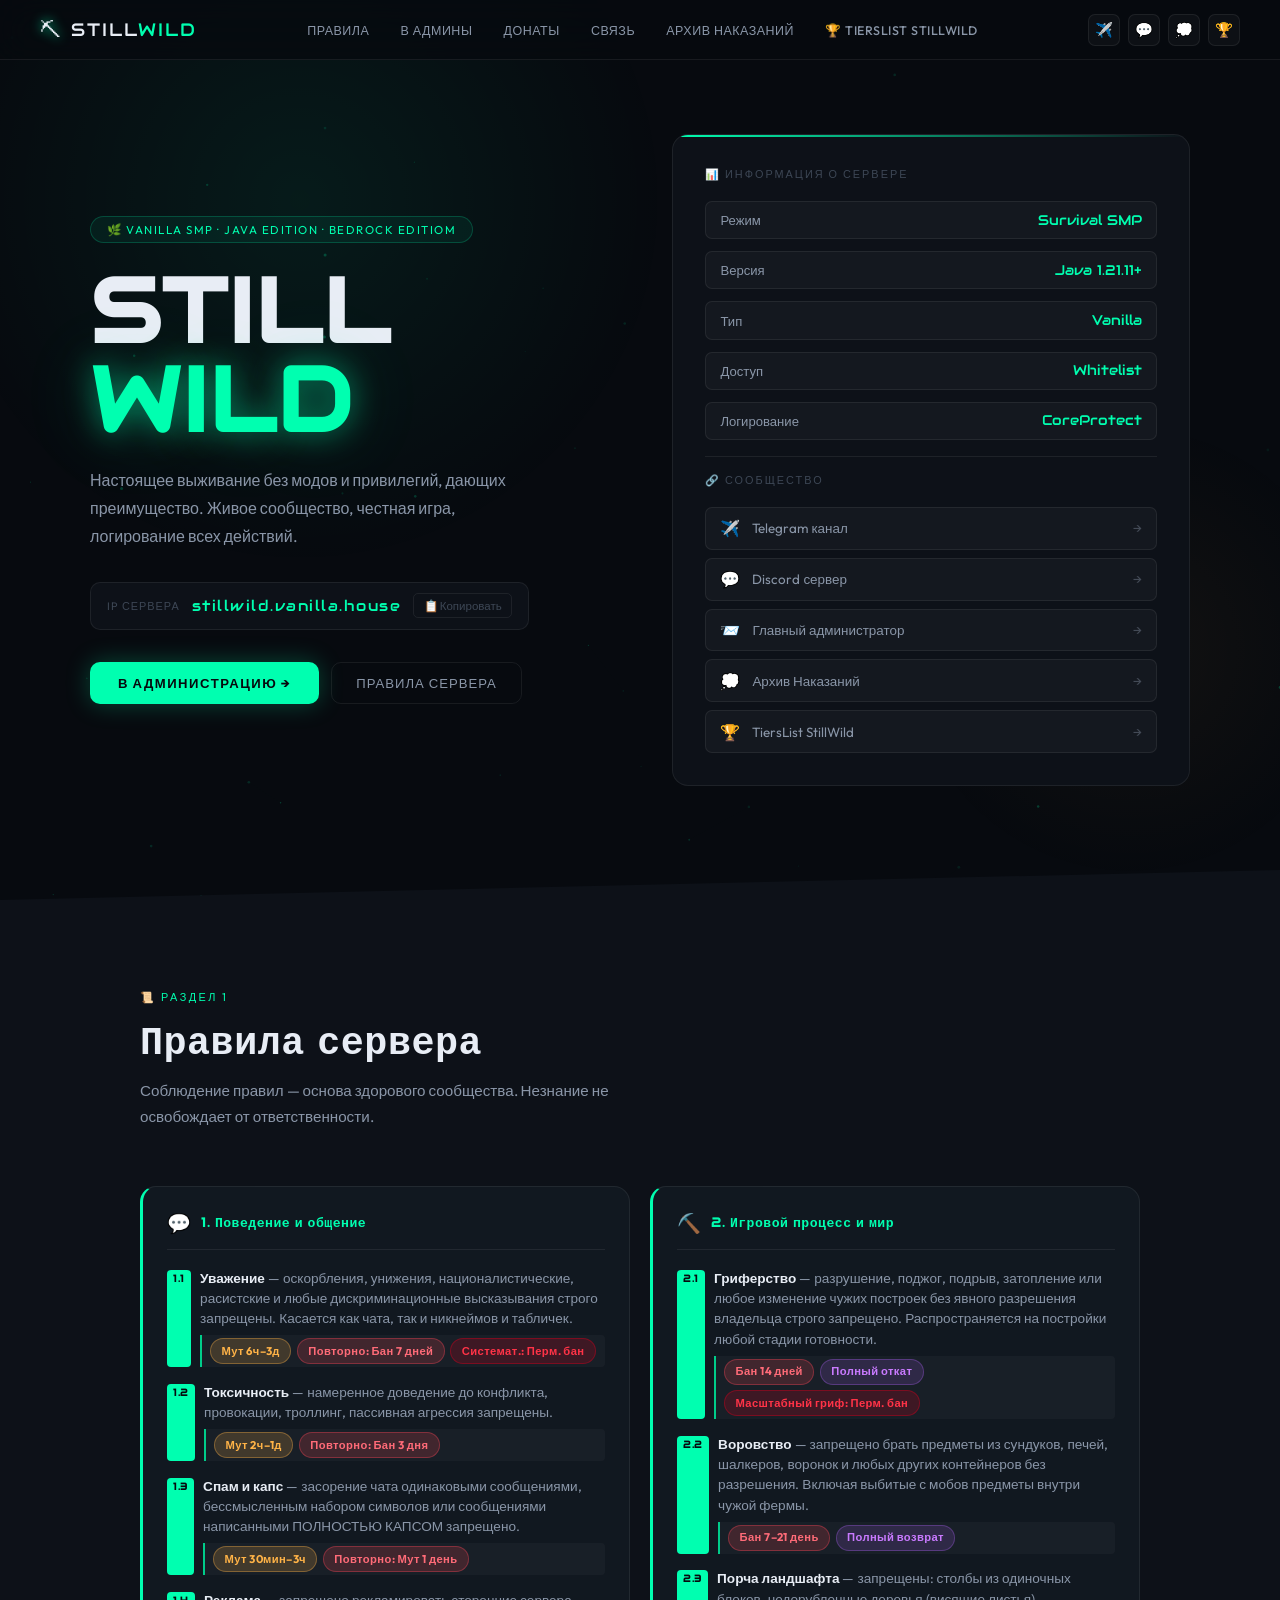
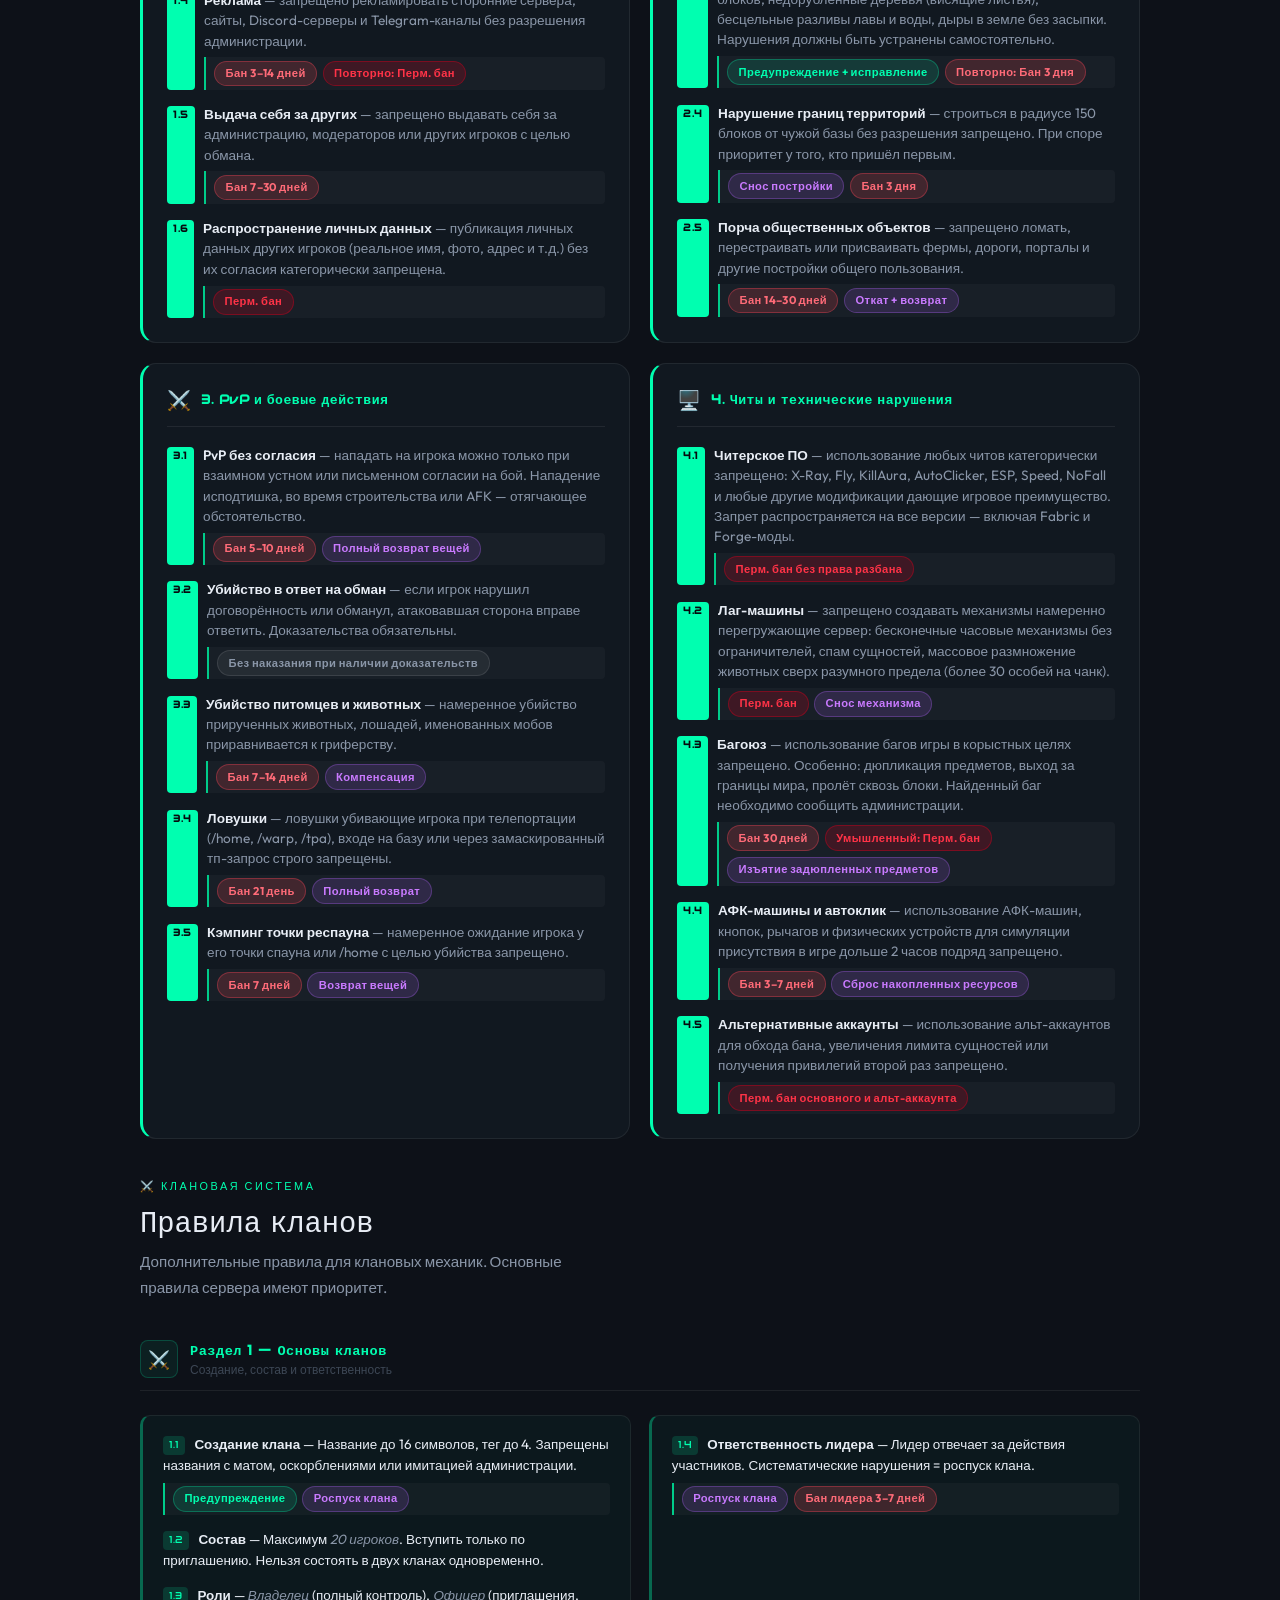
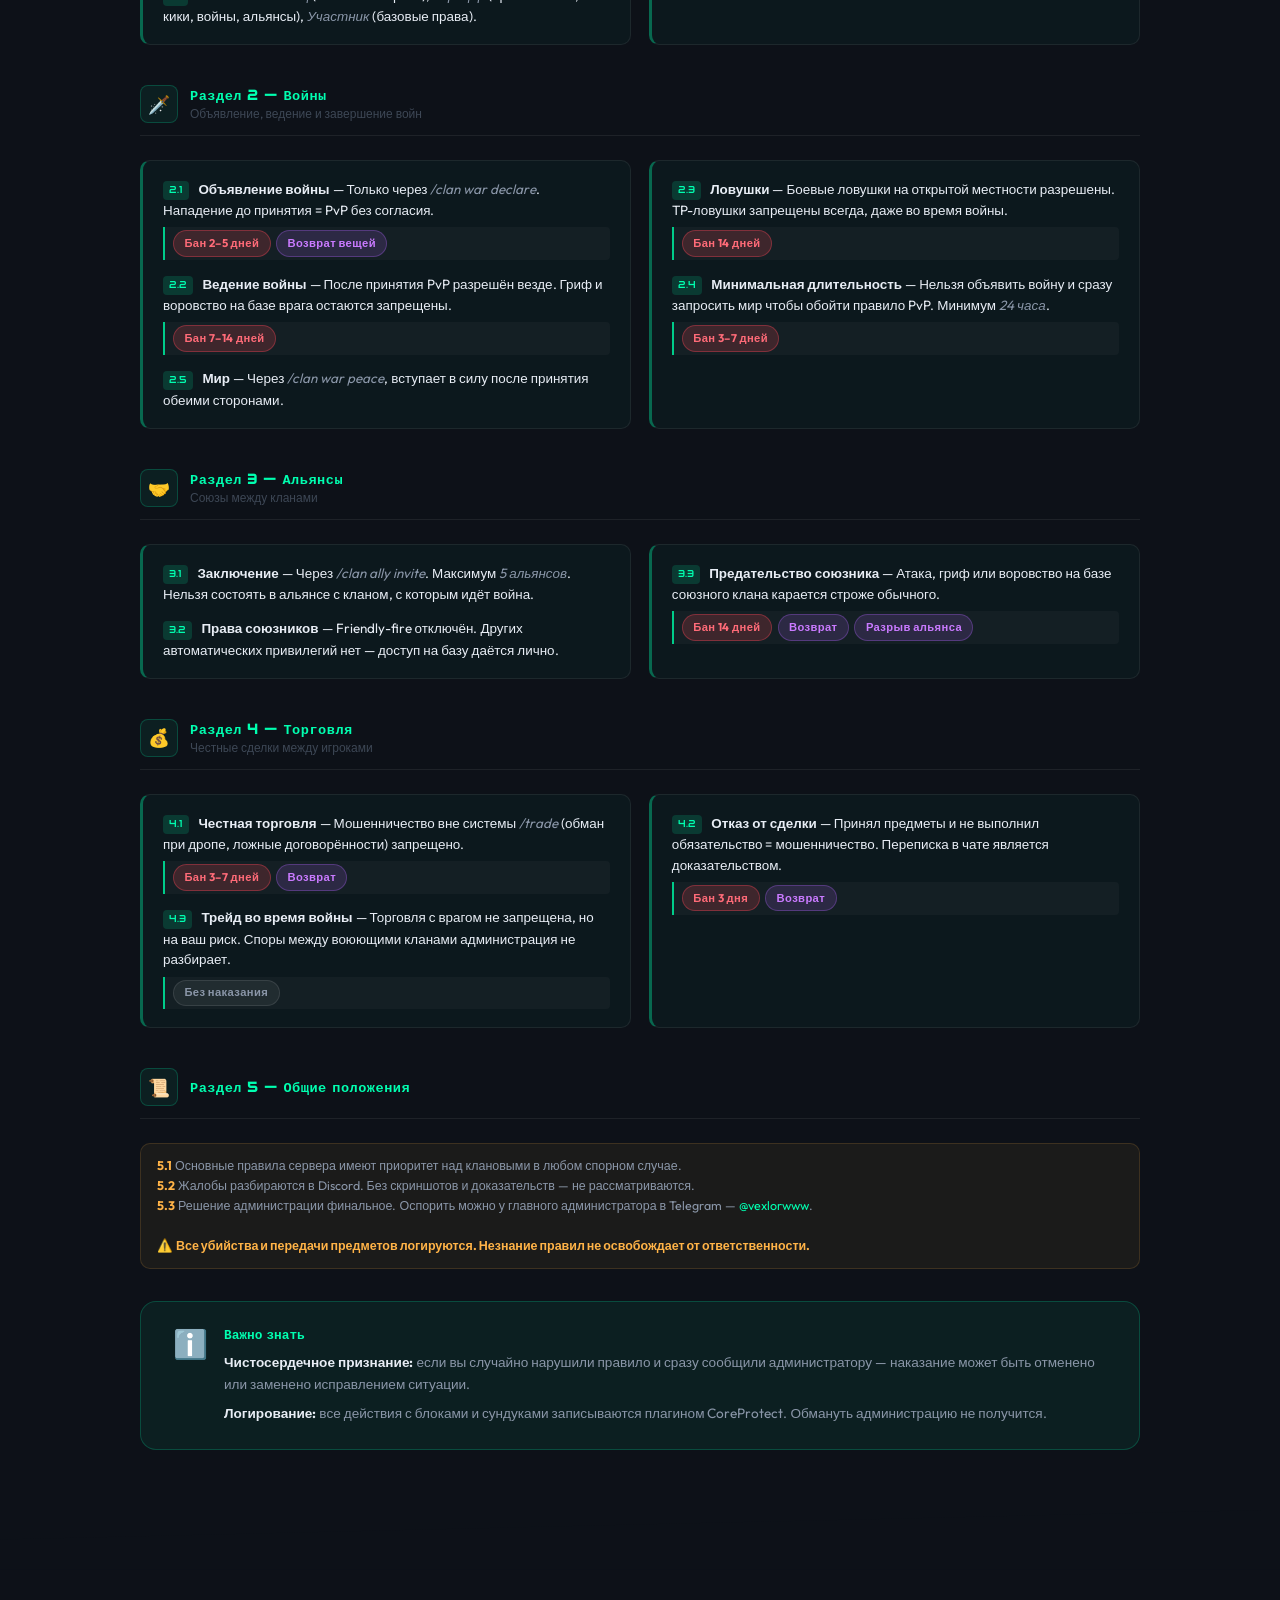
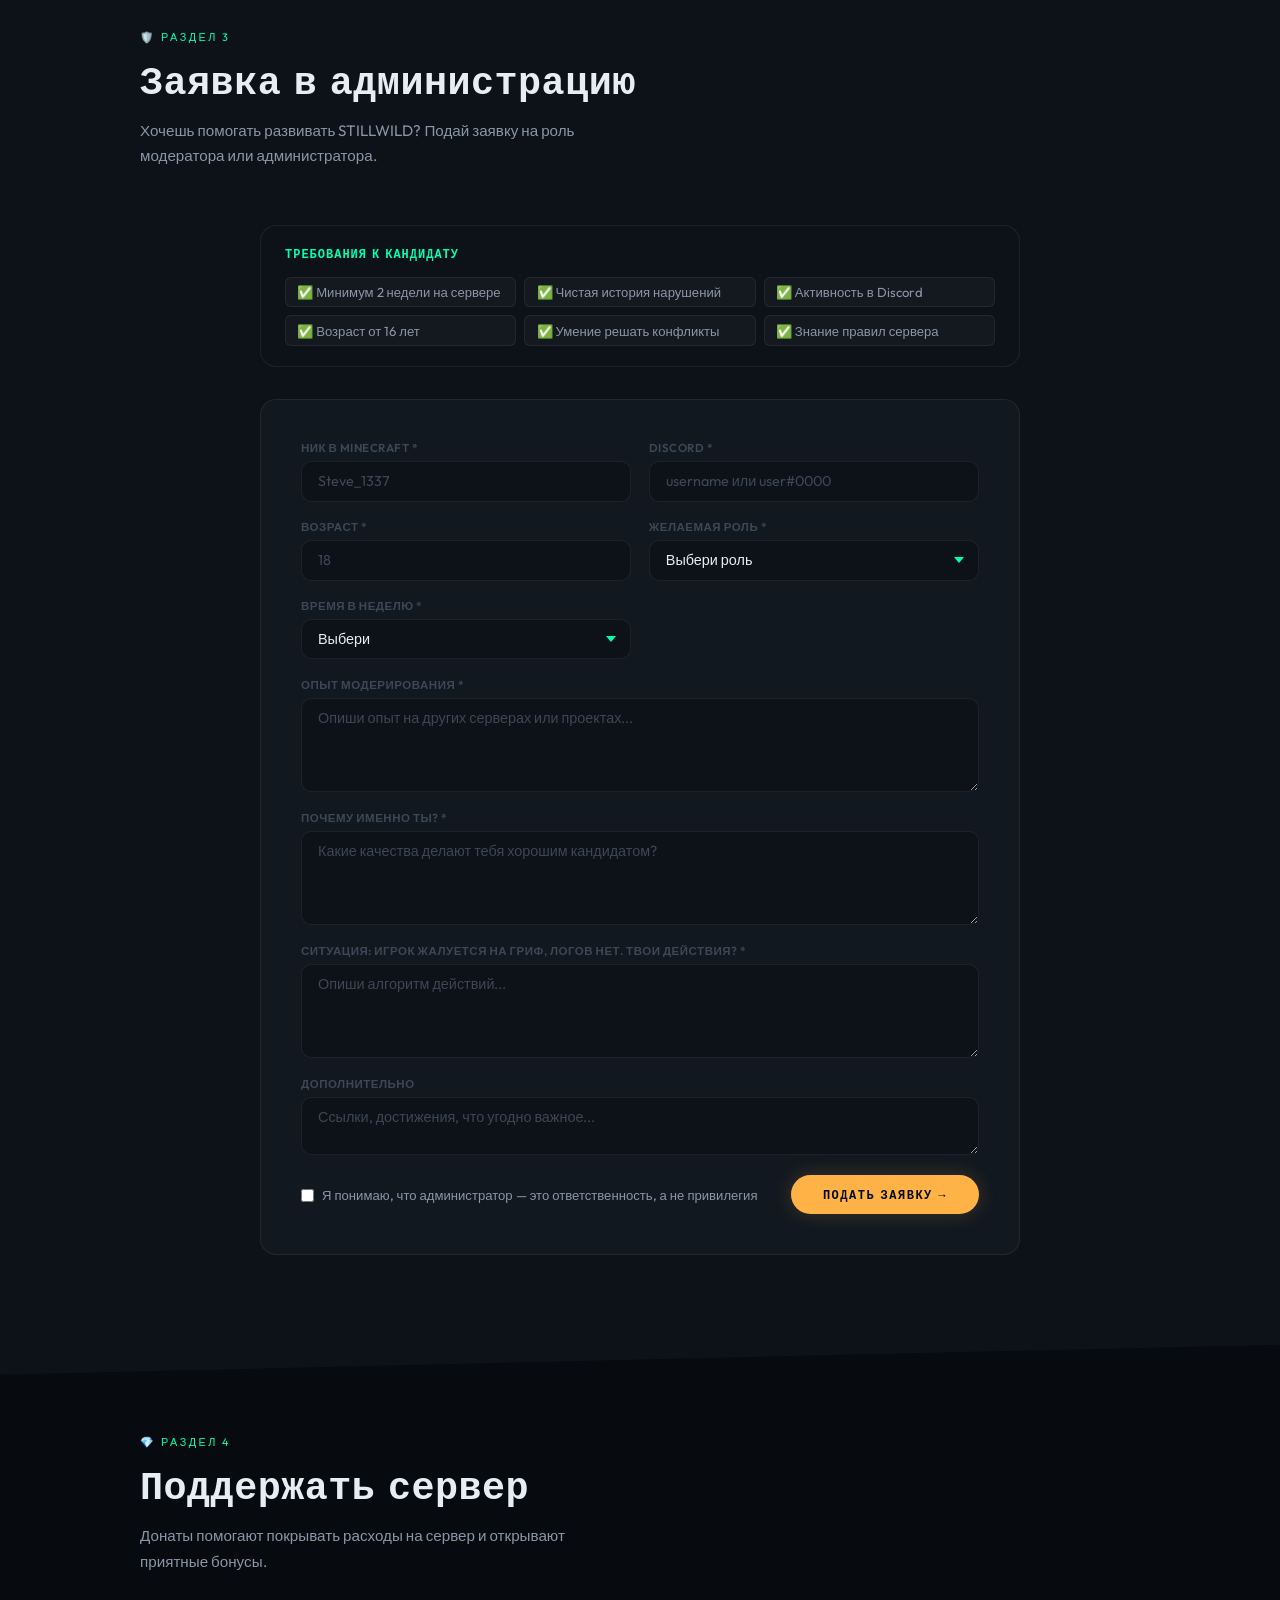
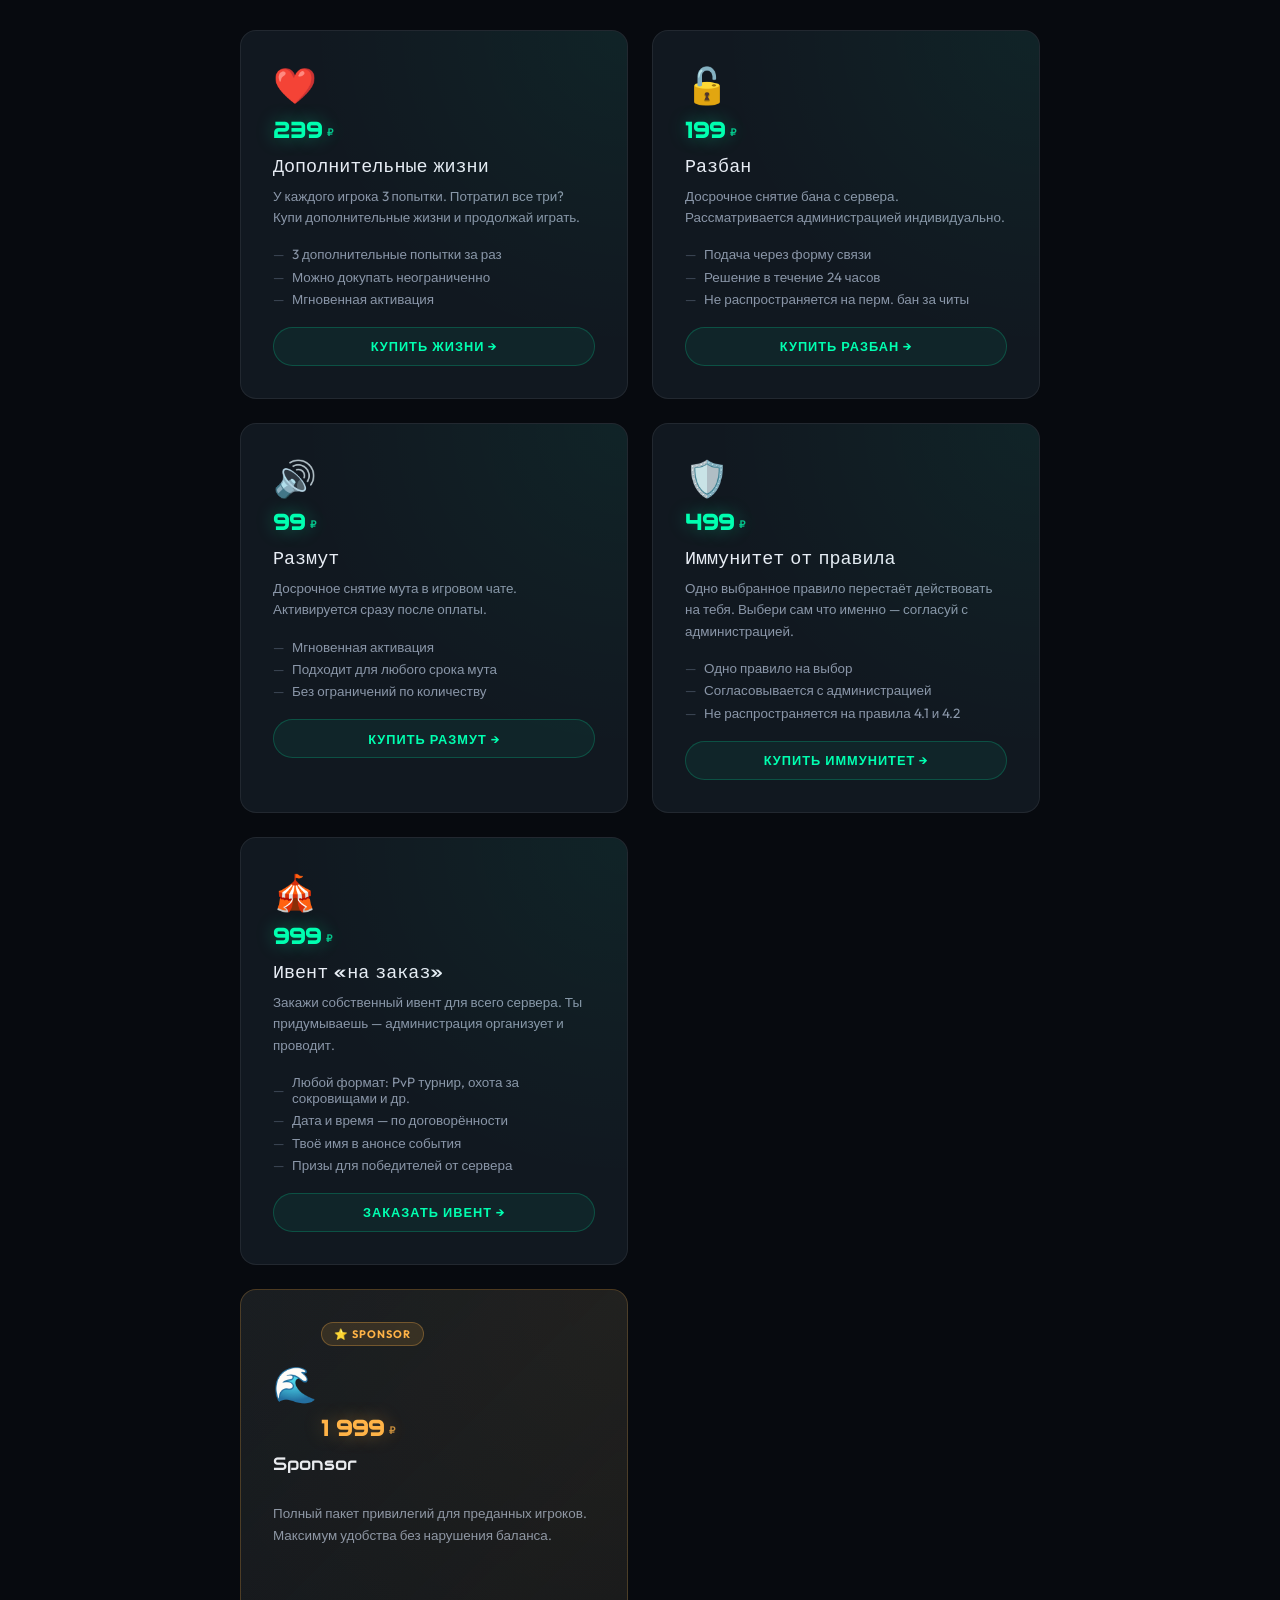
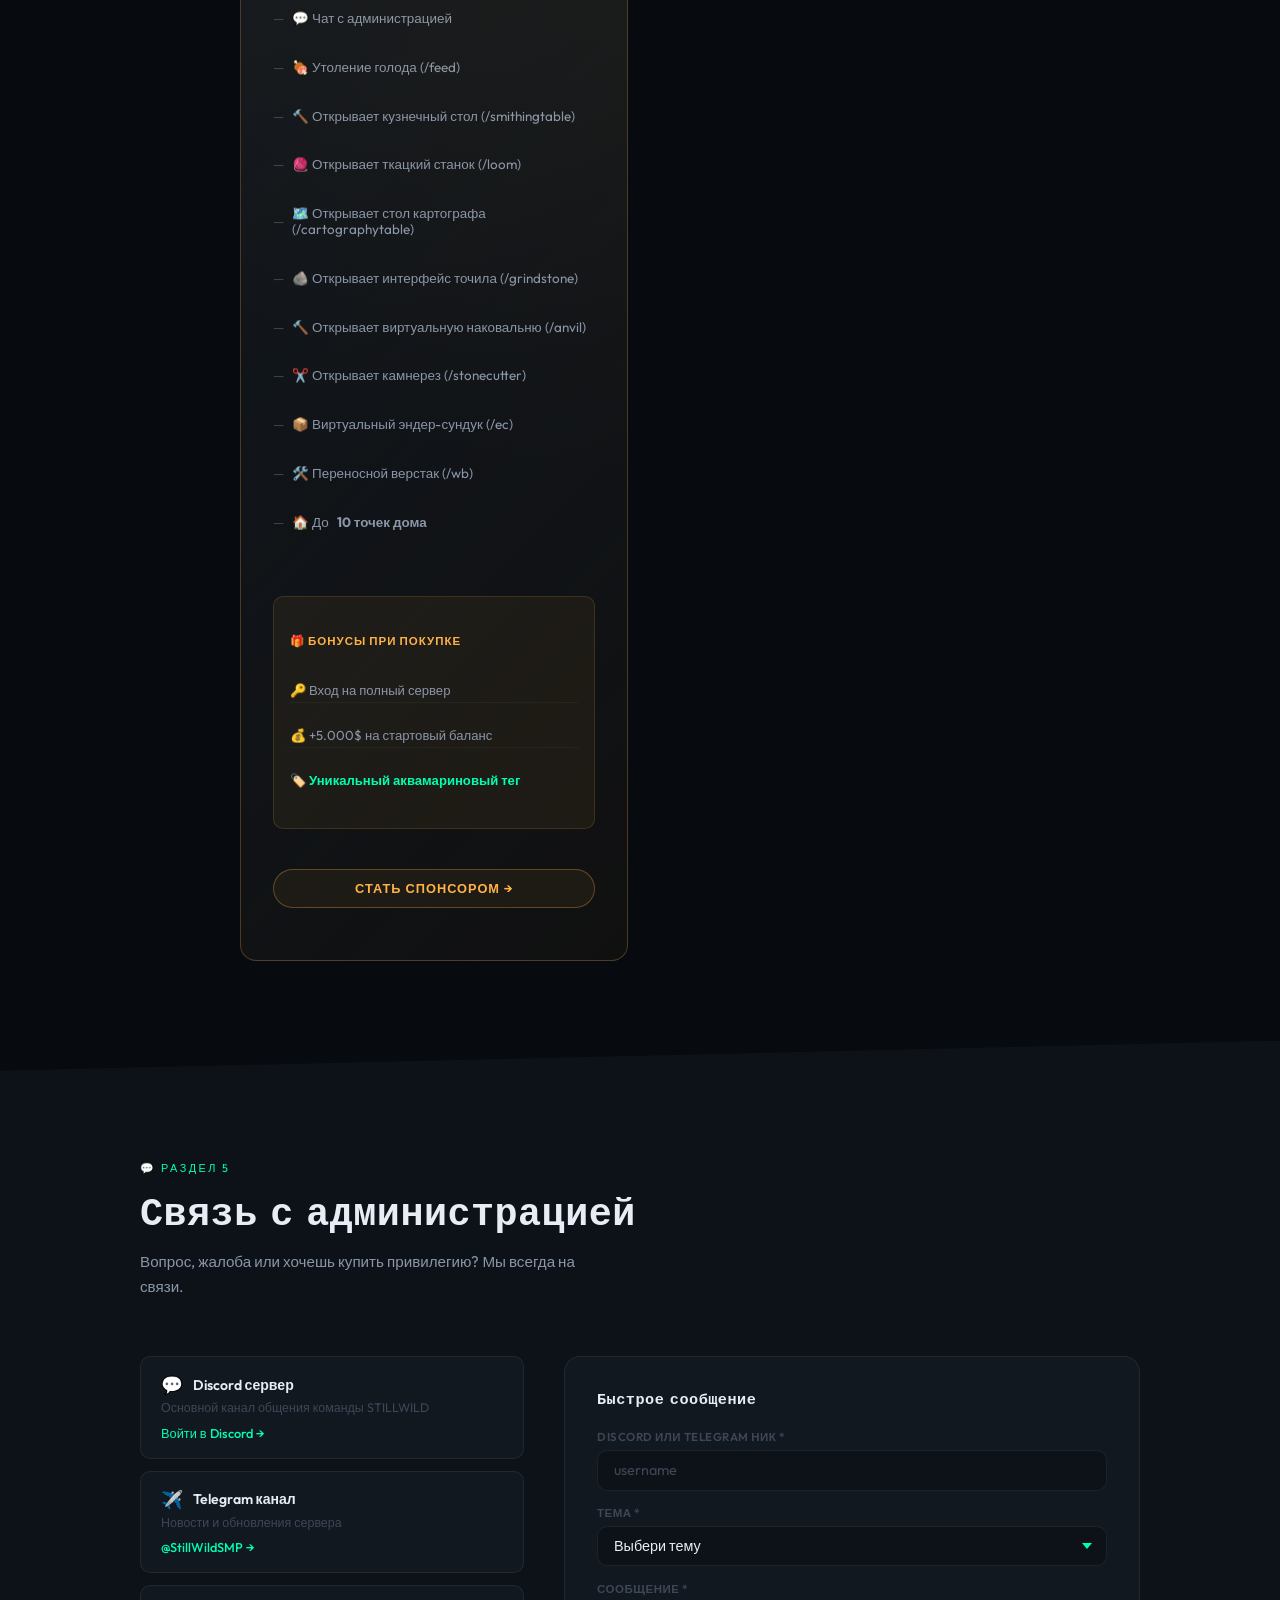
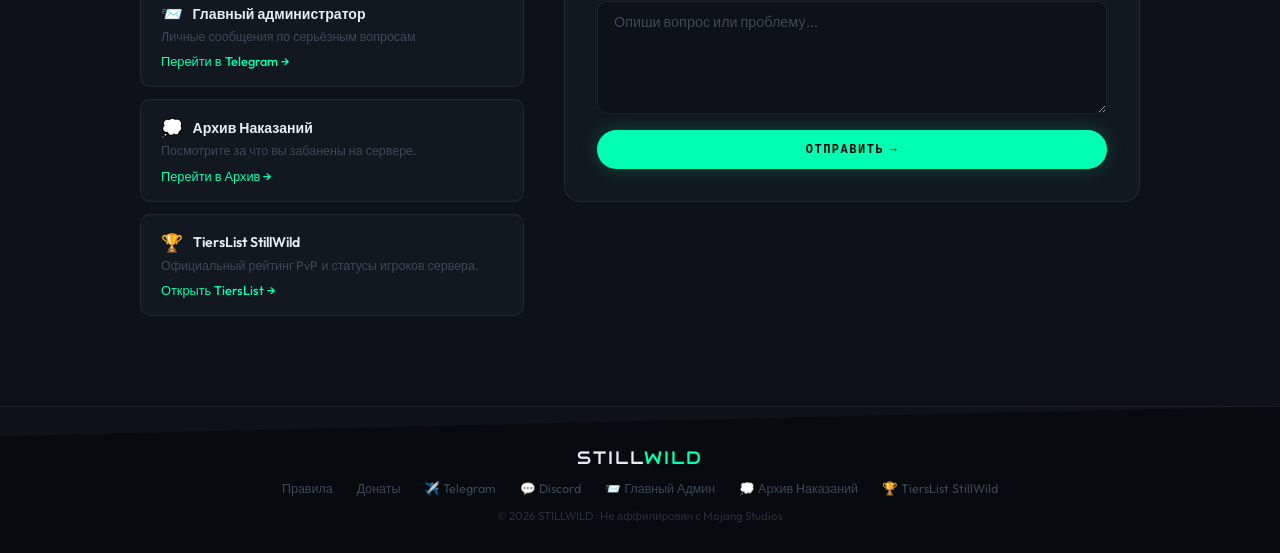
==== commit 6867c275: "Update index.html" ====
--- a/index.html
+++ b/index.html
@@ -101,12 +101,14 @@
         <li><a href="#donate">Донаты</a></li>
         <li><a href="#contact">Связь</a></li>
         <li><a href="https://stillwildproject.github.io/archivebanned">Архив Наказаний</a></li>
+        <li><a href="https://stillwildproject.github.io/TiersPvP" target="_blank" rel="noopener">🏆 TiersList StillWild</a></li>
     </ul>
     <div class="nav-right">
         <div class="nav-social">
             <a href="https://t.me/StillWildSMP" target="_blank" rel="noopener" title="Telegram канал">✈️</a>
             <a href="https://discord.gg/tPbwJnRn"  target="_blank" rel="noopener" title="Discord сервер">💬</a>
             <a href="https://stillwildproject.github.io/archivebanned" target="_blank" rel="noopener" title="Архив Наказаний">💭</a>
+            <a href="https://stillwildproject.github.io/TiersPvP" target="_blank" rel="noopener" title="TiersList StillWild">🏆</a>
         </div>
         <button class="burger" id="burger" aria-label="Меню">
             <span></span><span></span><span></span>
@@ -163,6 +165,7 @@
                     <a href="https://discord.gg/tPbwJnRn" target="_blank" class="hc-social-link"><span class="sl-ico">💬</span> Discord сервер<span class="sl-arr">→</span></a>
                     <a href="https://t.me/vexlorwww" target="_blank" class="hc-social-link"><span class="sl-ico">📨</span> Главный администратор<span class="sl-arr">→</span></a>
                     <a href="https://stillwildproject.github.io/archivebanned" target="_blank" class="hc-social-link"><span class="sl-ico">💭</span> Архив Наказаний<span class="sl-arr">→</span></a>
+                    <a href="https://stillwildproject.github.io/TiersPvP" target="_blank" class="hc-social-link"><span class="sl-ico">🏆</span> TiersList StillWild<span class="sl-arr">→</span></a>
                 </div>
             </div>
         </div>
@@ -554,61 +557,50 @@
                 <a href="#contact" class="don-btn">Купить иммунитет →</a>
             </div>
 
-            <div class="don-pair">
-                <!-- ── Ивент на заказ ── -->
-                <div class="don-card event-card">
-                    <div class="don-ico">🎪</div>
-                    <div class="don-price">999 <sup>₽</sup></div>
-                    <div class="don-name">Ивент «на заказ»</div>
-                    <div class="don-desc">Закажи собственный ивент для всего сервера. Ты придумываешь — администрация организует и проводит.</div>
-                    <ul class="don-feats">
-                        <li>Любой формат: PvP турнир, охота за сокровищами и др.</li>
-                        <li>Дата и время — по договорённости</li>
-                        <li>Твоё имя в анонсе события</li>
-                        <li>Призы для победителей от сервера</li>
-                    </ul>
-                    <a href="#contact" class="don-btn">Заказать ивент →</a>
-                </div>
-
-                <!-- ── Sponsor ── -->
-                <div class="don-card gold sponsor-card">
-                    <div class="don-featured">⭐ Sponsor</div>
-                    <div class="don-ico">🌊</div>
-                    <div class="don-price amber sponsor-price">
-                        <span class="old-price">1999₽</span>
-                        <span class="new-price">999₽</span>
-                    </div>
-                    <div class="sponsor-meta">
-                        <div class="sponsor-sale-pill"><span>50%</span> скидка</div>
-                        <div class="sponsor-countdown" id="sponsor-countdown">
-                            <span class="cd-label">До конца скидки</span>
-                            <span class="cd-time" data-time-left>10д 00:00:00</span>
-                        </div>
-                    </div>
-                    <div class="don-name">Sponsor</div>
-                    <div class="don-desc">Полный пакет привилегий для преданных игроков. Максимум удобства без нарушения баланса.</div>
-                    <ul class="don-feats sponsor-feats">
-                        <li>💬 Чат с администрацией</li>
-                        <li>🍖 Утоление голода (/feed)</li>
-                        <li>🔨 Открывает кузнечный стол (/smithingtable)</li>
-                        <li>🧶 Открывает ткацкий станок (/loom)</li>
-                        <li>🗺️ Открывает стол картографа (/cartographytable)</li>
-                        <li>🪨 Открывает интерфейс точила (/grindstone)</li>
-                        <li>🔨 Открывает виртуальную наковальню (/anvil)</li>
-                        <li>✂️ Открывает камнерез (/stonecutter)</li>
-                        <li>📦 Виртуальный эндер-сундук (/ec)</li>
-                        <li>🛠️ Переносной верстак (/wb)</li>
-                        <li>🏠 До <strong>10 точек дома</strong></li>
-                    </ul>
-                    <div class="don-bonus">
-                        <h5>🎁 Бонусы при покупке</h5>
-                        <div class="bon-item">🔑 Вход на полный сервер</div>
-                        <div class="bon-item">💰 +5.000$ на стартовый баланс</div>
-                        <div class="bon-item hi">🏷️ Уникальный аквамариновый тег</div>
-                    </div>
-                    <a href="#contact" class="don-btn gold">Стать спонсором →</a>
-                </div>
-            </div>
+            <!-- ── Ивент на заказ ── -->
+            <div class="don-card">
+                <div class="don-ico">🎪</div>
+                <div class="don-price">999 <sup>₽</sup></div>
+                <div class="don-name">Ивент «на заказ»</div>
+                <div class="don-desc">Закажи собственный ивент для всего сервера. Ты придумываешь — администрация организует и проводит.</div>
+                <ul class="don-feats">
+                    <li>Любой формат: PvP турнир, охота за сокровищами и др.</li>
+                    <li>Дата и время — по договорённости</li>
+                    <li>Твоё имя в анонсе события</li>
+                    <li>Призы для победителей от сервера</li>
+                </ul>
+                <a href="#contact" class="don-btn">Заказать ивент →</a>
+            </div>
+
+
+            <!-- ── Sponsor ── -->
+            <div class="don-card gold">
+                <div class="don-featured">⭐ Sponsor</div>
+                <div class="don-ico">🌊</div>
+                <div class="don-price amber">1 999 <sup>₽</sup></div>
+                <div class="don-name">Sponsor</div>
+                <div class="don-desc">Полный пакет привилегий для преданных игроков. Максимум удобства без нарушения баланса.</div>
+                <ul class="don-feats">
+                <li>💬 Чат с администрацией</li>
+                <li>🍖 Утоление голода (/feed)</li>
+                <li>🔨 Открывает кузнечный стол (/smithingtable)</li>
+                <li>🧶 Открывает ткацкий станок (/loom)</li>
+                <li>🗺️ Открывает стол картографа (/cartographytable)</li>
+                <li>🪨 Открывает интерфейс точила (/grindstone)</li>
+                <li>🔨 Открывает виртуальную наковальню (/anvil)</li>
+                <li>✂️ Открывает камнерез (/stonecutter)</li>
+                <li>📦 Виртуальный эндер-сундук (/ec)</li>
+                <li>🛠️ Переносной верстак (/wb)</li>
+                <li>🏠 До <strong>10 точек дома</strong></li>
+                </ul>
+                <div class="don-bonus">
+                    <h5>🎁 Бонусы при покупке</h5>
+                    <div class="bon-item">🔑 Вход на полный сервер</div>
+                    <div class="bon-item">💰 +5.000$ на стартовый баланс</div>
+                    <div class="bon-item hi">🏷️ Уникальный аквамариновый тег</div>
+                </div>
+                <a href="#contact" class="don-btn gold">Стать спонсором →</a>
+            </div>
 
         </div><!-- /donate-grid -->
     </div>
@@ -628,6 +620,7 @@
                 <div class="con-card"><div class="con-card-head"><span class="con-ico">✈️</span><h4>Telegram канал</h4></div><p>Новости и обновления сервера</p><a class="con-link" href="https://t.me/StillWildSMP" target="_blank">@StillWildSMP →</a></div>
                 <div class="con-card"><div class="con-card-head"><span class="con-ico">📨</span><h4>Главный администратор</h4></div><p>Личные сообщения по серьёзным вопросам</p><a class="con-link" href="https://t.me/vexlorwww" target="_blank">Перейти в Telegram →</a></div>
                 <div class="con-card"><div class="con-card-head"><span class="con-ico">💭</span><h4>Архив Наказаний</h4></div><p>Посмотрите за что вы забанены на сервере.</p><a class="con-link" href="https://stillwildproject.github.io/archivebanned" target="_blank">Перейти в Архив →</a></div>
+                <div class="con-card"><div class="con-card-head"><span class="con-ico">🏆</span><h4>TiersList StillWild</h4></div><p>Официальный рейтинг PvP и статусы игроков сервера.</p><a class="con-link" href="https://stillwildproject.github.io/TiersPvP" target="_blank">Открыть TiersList →</a></div>
             </div>
             <div class="con-form-box">
                 <h3>Быстрое сообщение</h3>
@@ -655,6 +648,7 @@
         <a href="https://discord.gg/tPbwJnRn"  target="_blank">💬 Discord</a>
         <a href="https://t.me/vexlorwww"       target="_blank">📨 Главный Админ</a>
         <a href="https://stillwildproject.github.io/archivebanned" target="_blank">💭 Архив Наказаний</a>
+        <a href="https://stillwildproject.github.io/TiersPvP" target="_blank">🏆 TiersList StillWild</a>
     </div>
     <p class="foot-copy">© 2026 STILLWILD · Не аффилирован с Mojang Studios</p>
 </footer>
--- a/style.css
+++ b/style.css
@@ -356,6 +356,13 @@
     display:grid;grid-template-columns:repeat(auto-fit,minmax(320px,1fr));
     gap:1.5rem;max-width:800px;margin:0 auto;
 }
+.don-pair{
+    grid-column:1/-1;
+    display:grid;
+    grid-template-columns:repeat(2,minmax(0,1fr));
+    gap:1.5rem;
+    align-items:start;
+}
 .don-card{
     background:var(--bg3);border:1px solid var(--border);border-radius:var(--r-lg);
     padding:2rem;position:relative;overflow:hidden;transition:.25s;
@@ -365,6 +372,73 @@
 .don-card.gold:hover{border-color:rgba(255,179,71,.5)}
 .don-card::before{content:'';position:absolute;inset:0;pointer-events:none;background:radial-gradient(circle at top right,rgba(0,255,176,.05),transparent 60%)}
 .don-card.gold::before{background:radial-gradient(circle at top right,rgba(255,179,71,.07),transparent 60%)}
+.sponsor-card{
+    box-shadow:0 0 0 1px rgba(255,179,71,.18),0 14px 40px rgba(0,0,0,.35);
+}
+.sponsor-card:hover{
+    transform:translateY(-6px) scale(1.01);
+    box-shadow:0 0 0 1px rgba(255,179,71,.35),0 20px 52px rgba(255,179,71,.16);
+}
+.sponsor-meta{
+    position:absolute;
+    top:70px;
+    right:16px;
+    z-index:3;
+    display:flex;
+    flex-direction:column;
+    align-items:flex-end;
+    gap:.5rem;
+}
+.sponsor-sale-pill{
+    display:inline-flex;
+    align-items:center;
+    gap:.35rem;
+    padding:.34rem .72rem;
+    border-radius:999px;
+    border:1px solid rgba(255,71,87,.58);
+    background:linear-gradient(135deg,rgba(255,71,87,.22),rgba(255,71,87,.08));
+    color:#ff9ca5;
+    font-size:.72rem;
+    font-weight:600;
+    letter-spacing:.55px;
+    text-transform:uppercase;
+    box-shadow:0 0 0 1px rgba(255,71,87,.16) inset,0 0 14px rgba(255,71,87,.24);
+    backdrop-filter:blur(3px);
+}
+.sponsor-sale-pill span{
+    color:var(--red);
+    font-weight:800;
+    font-size:.84rem;
+    text-shadow:0 0 10px rgba(255,71,87,.34);
+}
+.sponsor-countdown{
+    display:flex;
+    flex-direction:column;
+    align-items:flex-end;
+    gap:.15rem;
+    padding:.38rem .62rem;
+    border-radius:10px;
+    border:1px solid rgba(255,255,255,.12);
+    background:rgba(10,16,24,.7);
+    backdrop-filter:blur(3px);
+}
+.sponsor-countdown .cd-label{
+    font-size:.58rem;
+    text-transform:uppercase;
+    letter-spacing:.8px;
+    color:var(--text-3);
+}
+.sponsor-countdown .cd-time{
+    font-family:var(--ff-display);
+    font-size:.72rem;
+    color:var(--amber);
+    letter-spacing:.4px;
+    text-shadow:0 0 8px rgba(255,179,71,.25);
+}
+.sponsor-countdown.ended .cd-time{
+    color:#ff9ca5;
+    text-shadow:none;
+}
 .don-featured{
     display:inline-flex;align-items:center;gap:.3rem;
     background:rgba(255,179,71,.12);border:1px solid rgba(255,179,71,.3);
@@ -377,6 +451,35 @@
 .don-feats{list-style:none;display:flex;flex-direction:column;gap:.4rem;margin-bottom:1.25rem}
 .don-feats li{font-size:.84rem;color:var(--text-2);display:flex;align-items:center;gap:.5rem}
 .don-feats li::before{content:'—';color:var(--text-3)}
+.sponsor-price{
+    display:flex;
+    flex-wrap:wrap;
+    align-items:baseline;
+    gap:.45rem .7rem;
+}
+.sponsor-price .old-price{
+    color:#8a96a8;
+    text-decoration:line-through;
+    text-decoration-thickness:2px;
+    opacity:.9;
+}
+.sponsor-price .new-price{
+    color:var(--amber);
+    font-size:1.55rem;
+    text-shadow:0 0 16px rgba(255,179,71,.45);
+}
+.sponsor-feats{
+    margin-top:.95rem;
+    margin-bottom:1.35rem;
+    gap:.55rem;
+}
+.sponsor-feats li{
+    align-items:flex-start;
+    line-height:1.45;
+}
+.sponsor-feats li::before{
+    content:none;
+}
 .don-bonus{
     background:rgba(255,179,71,.06);border:1px solid rgba(255,179,71,.15);
     border-radius:var(--r);padding:1rem;margin-bottom:1.25rem;
@@ -523,6 +626,15 @@
     /* Donate */
     .donate-grid{grid-template-columns:1fr}
     .don-card{padding:1.5rem}
+    .don-pair{grid-template-columns:1fr;gap:1rem}
+    .sponsor-meta{
+        position:static;
+        margin:.4rem 0 .7rem;
+        align-items:flex-start;
+    }
+    .sponsor-countdown{
+        align-items:flex-start;
+    }
 
     /* Contact */
     .contact-cards{gap:.6rem}
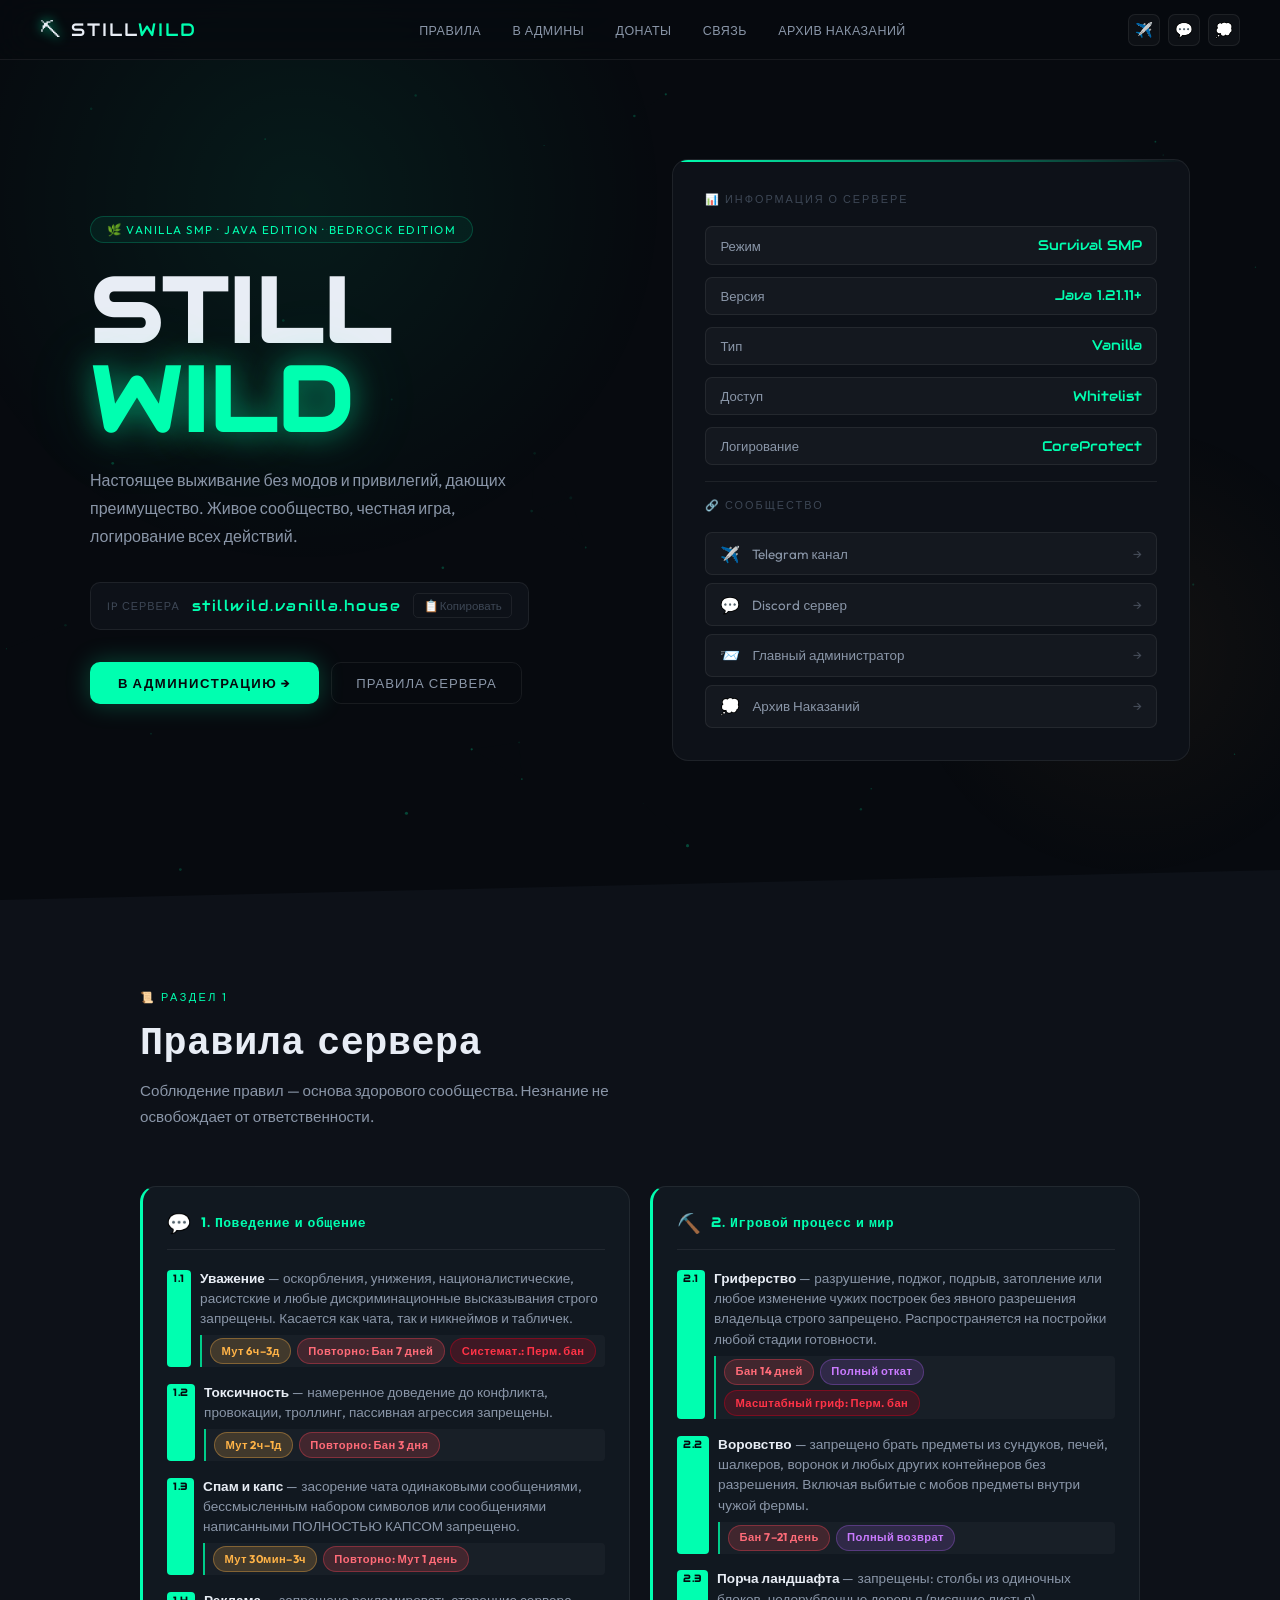
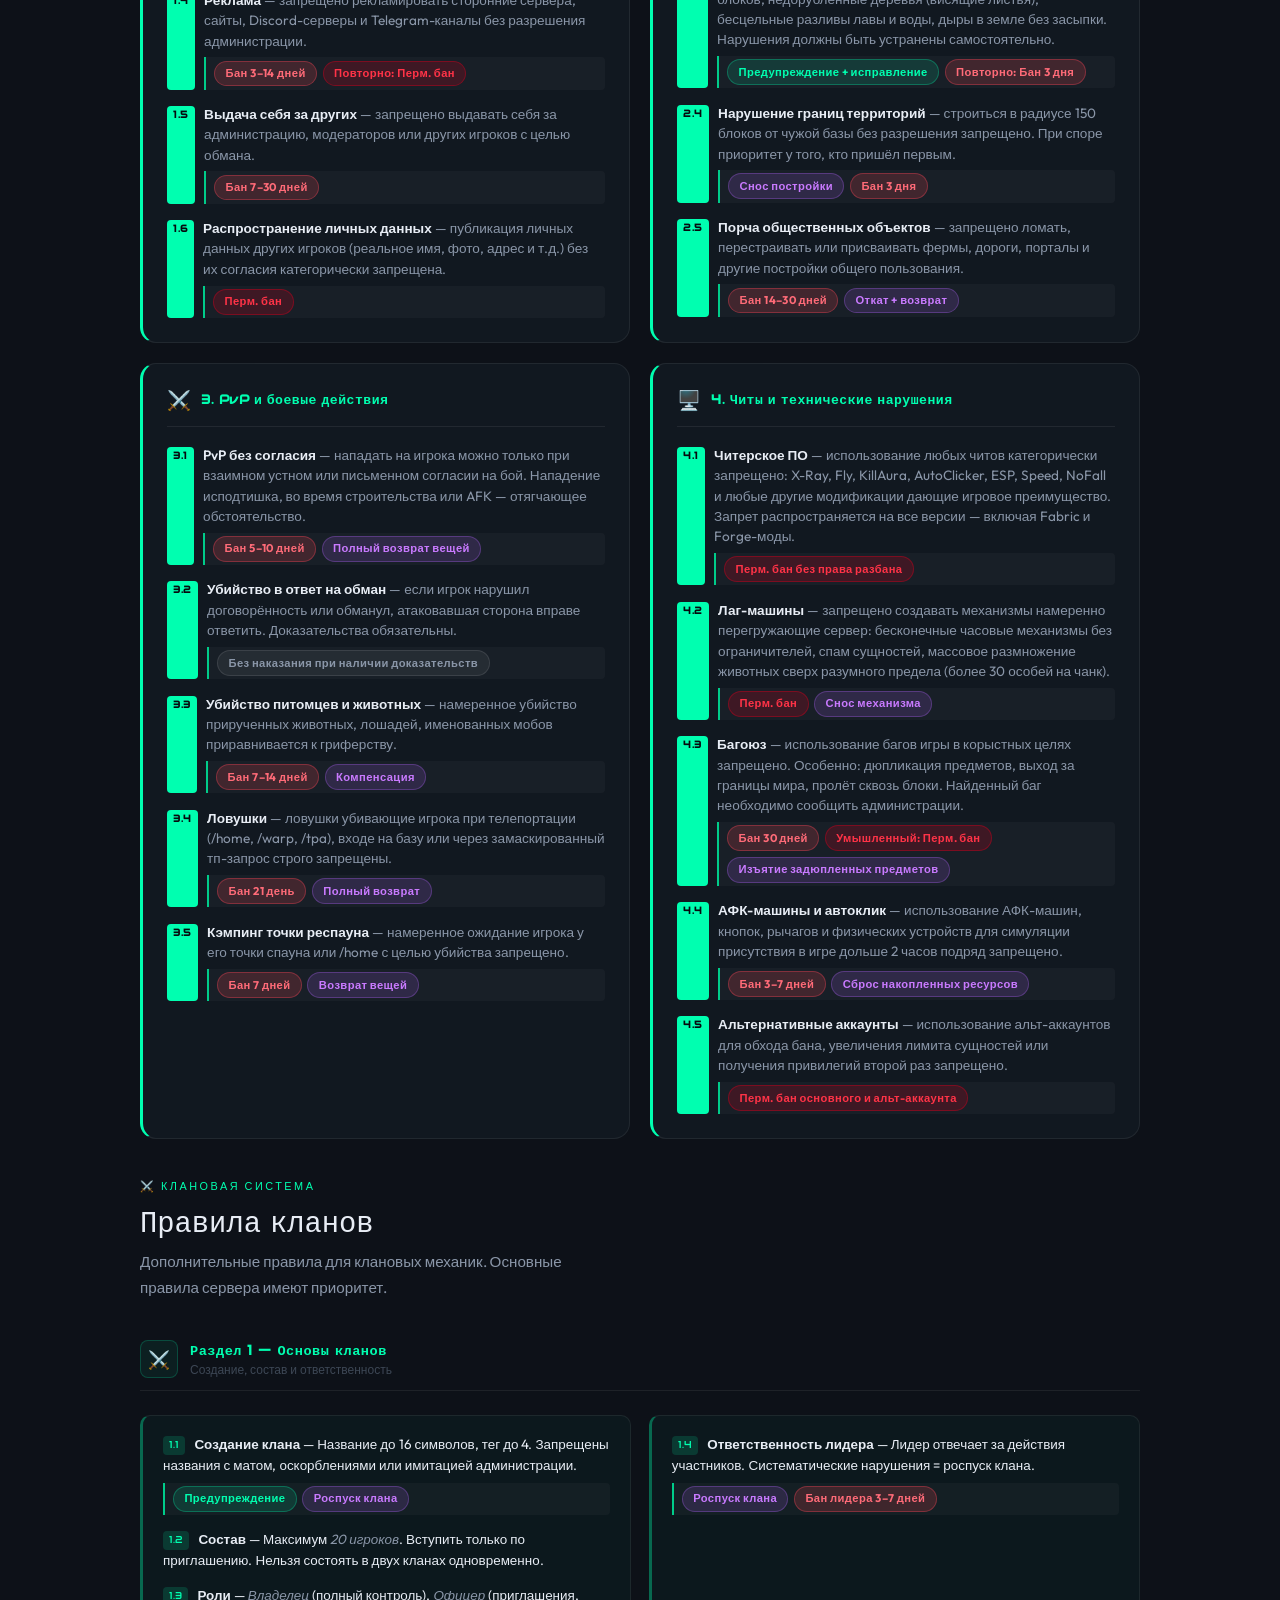
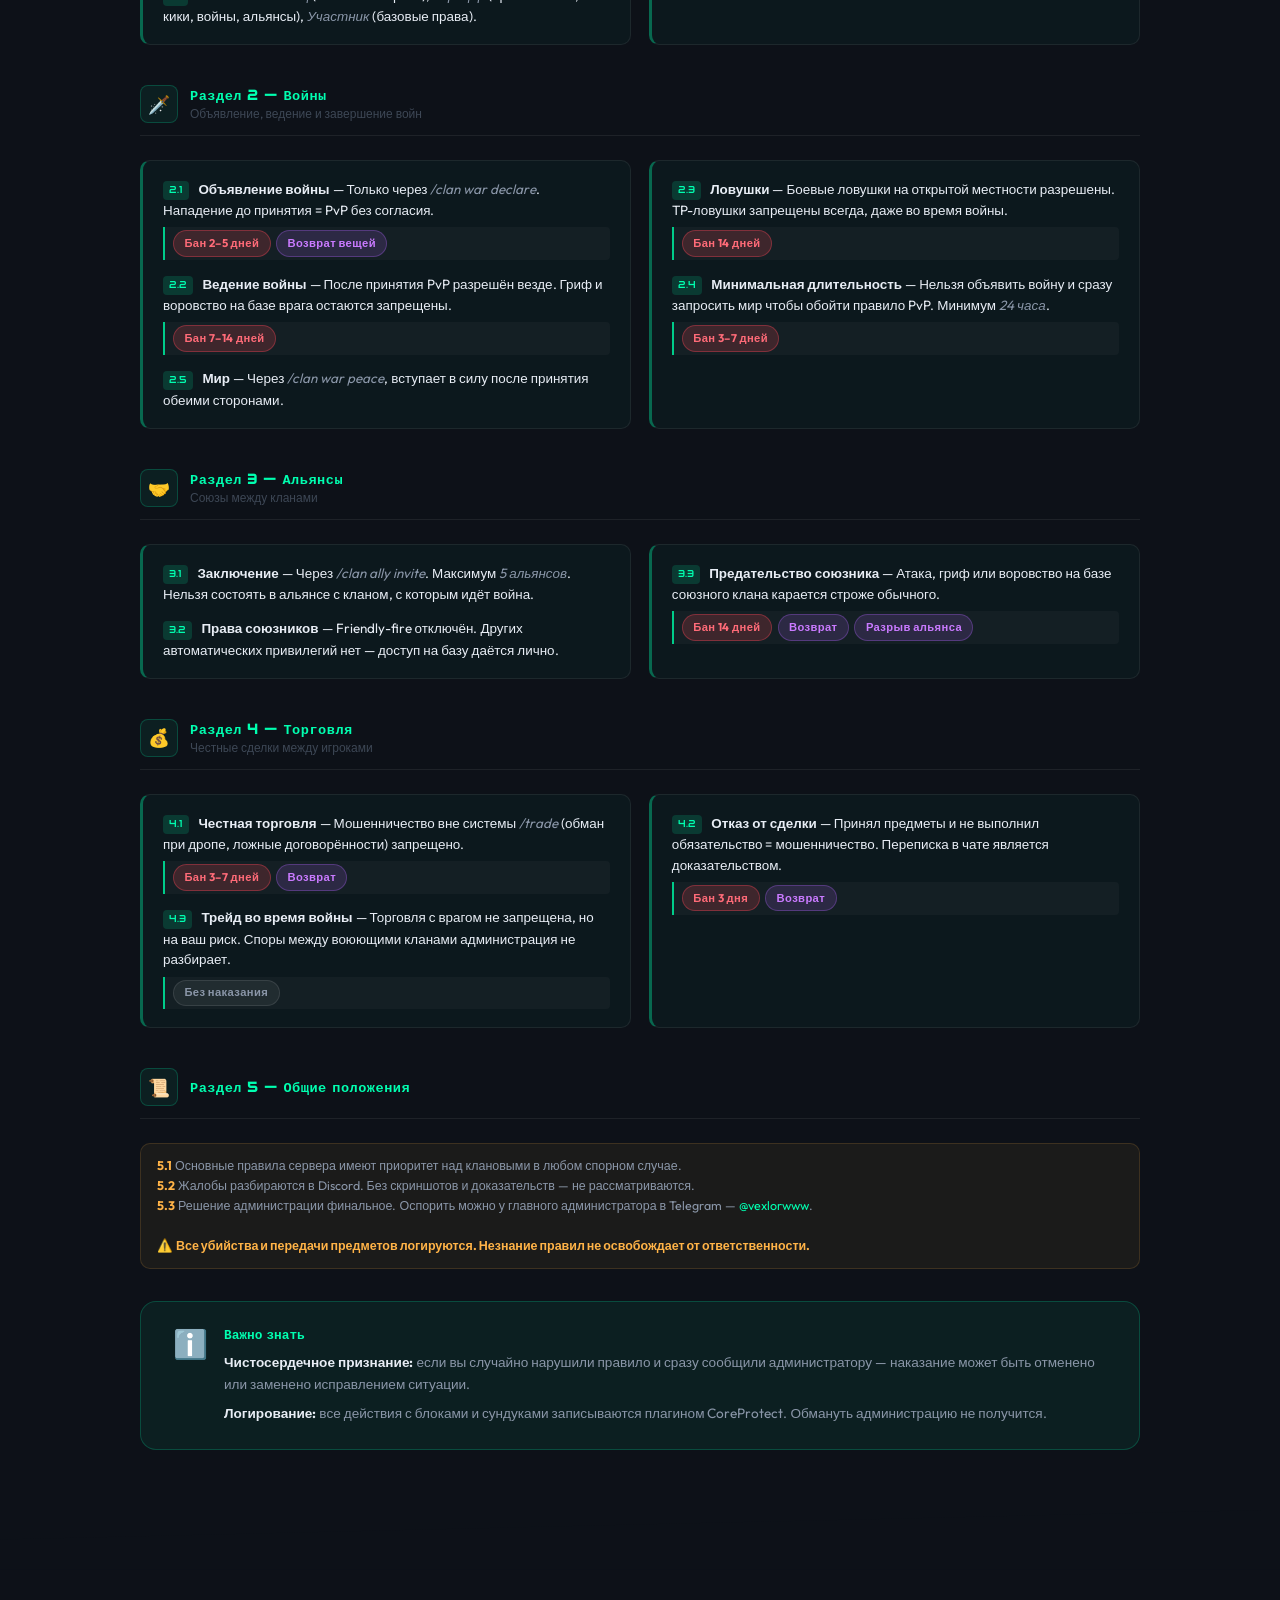
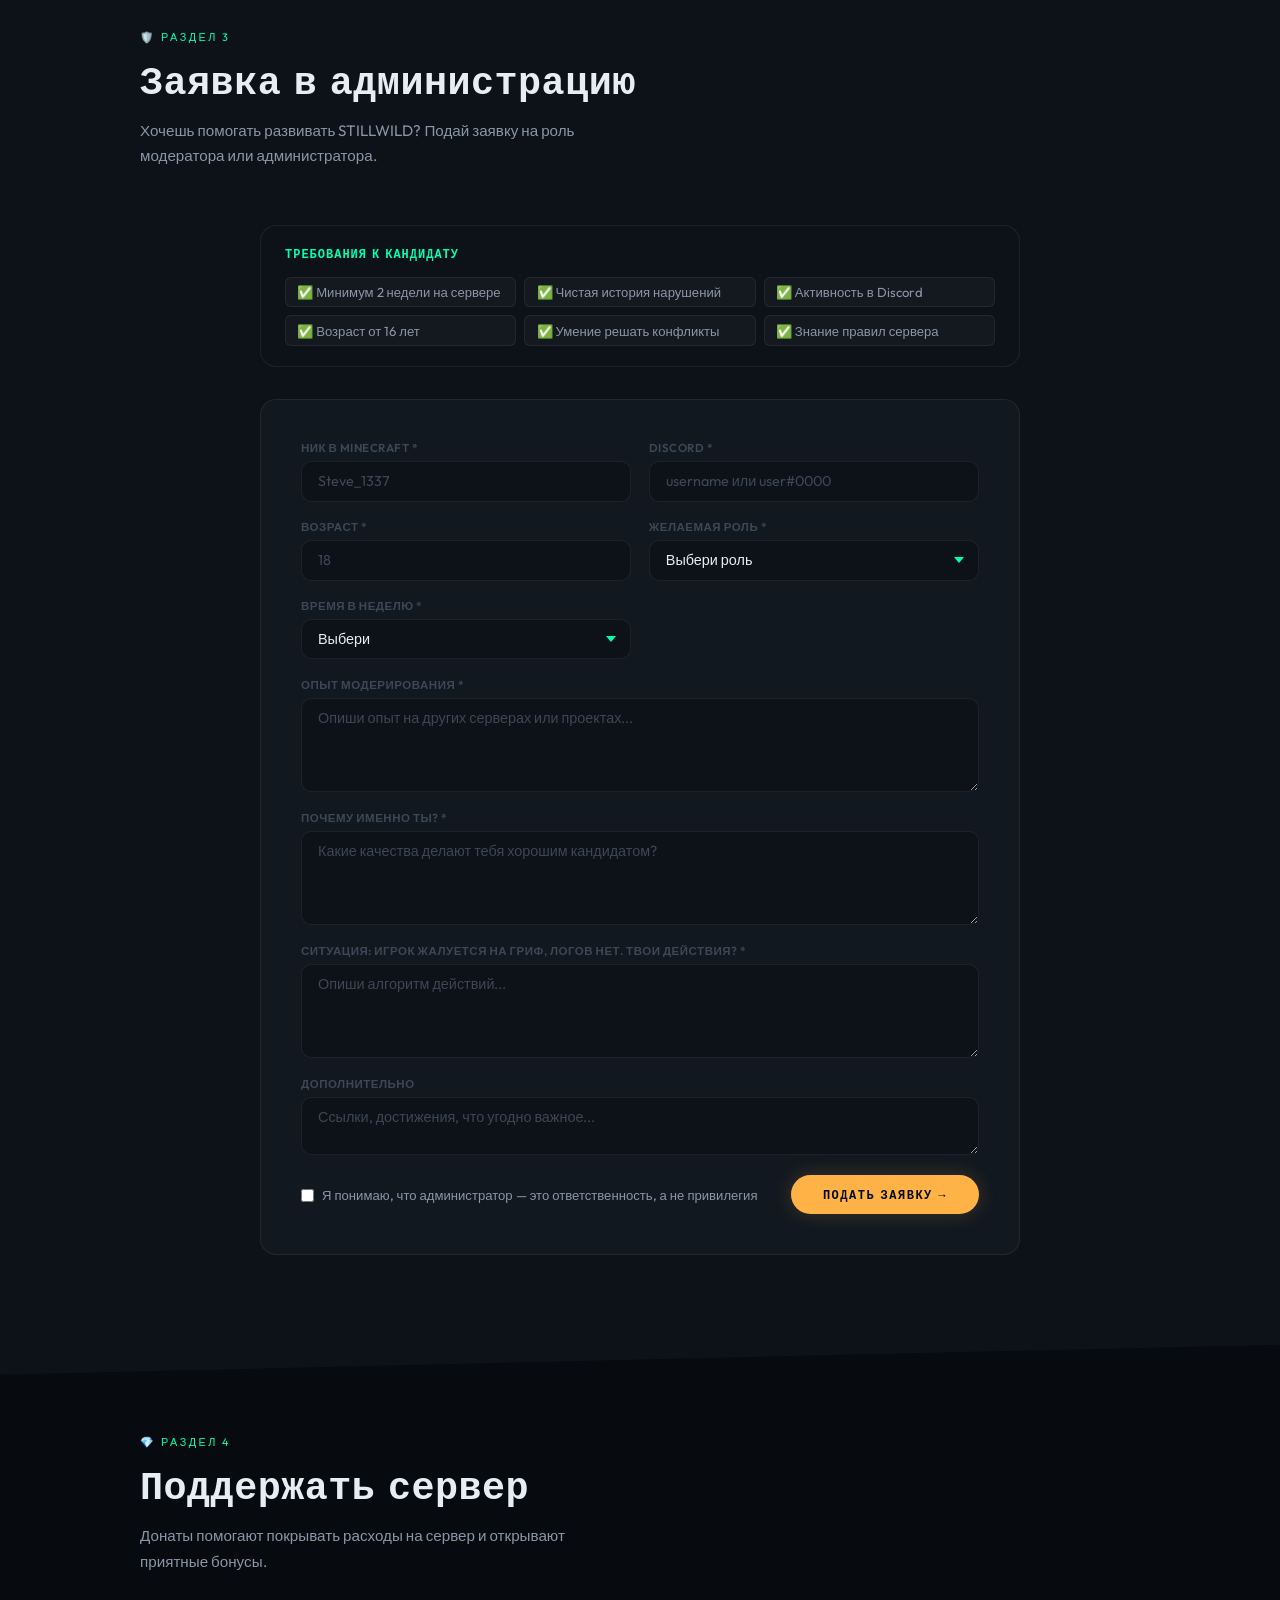
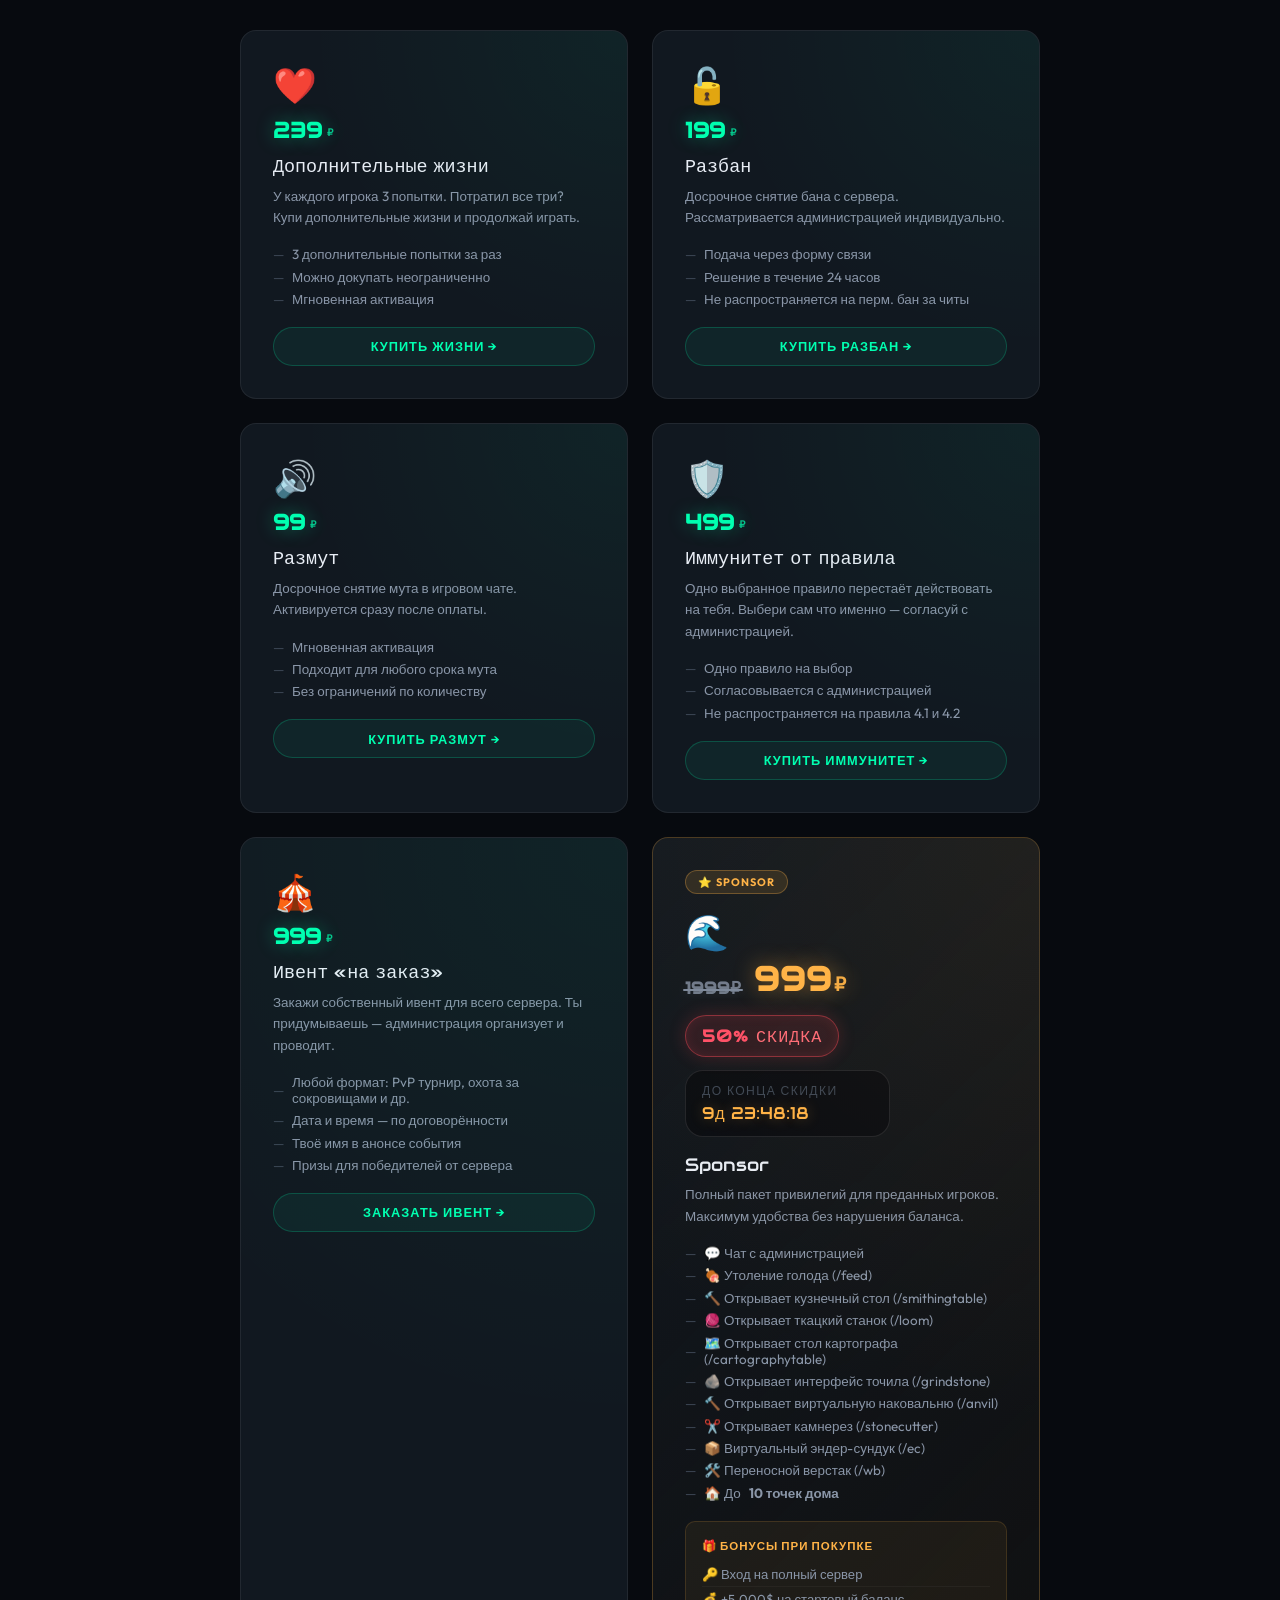
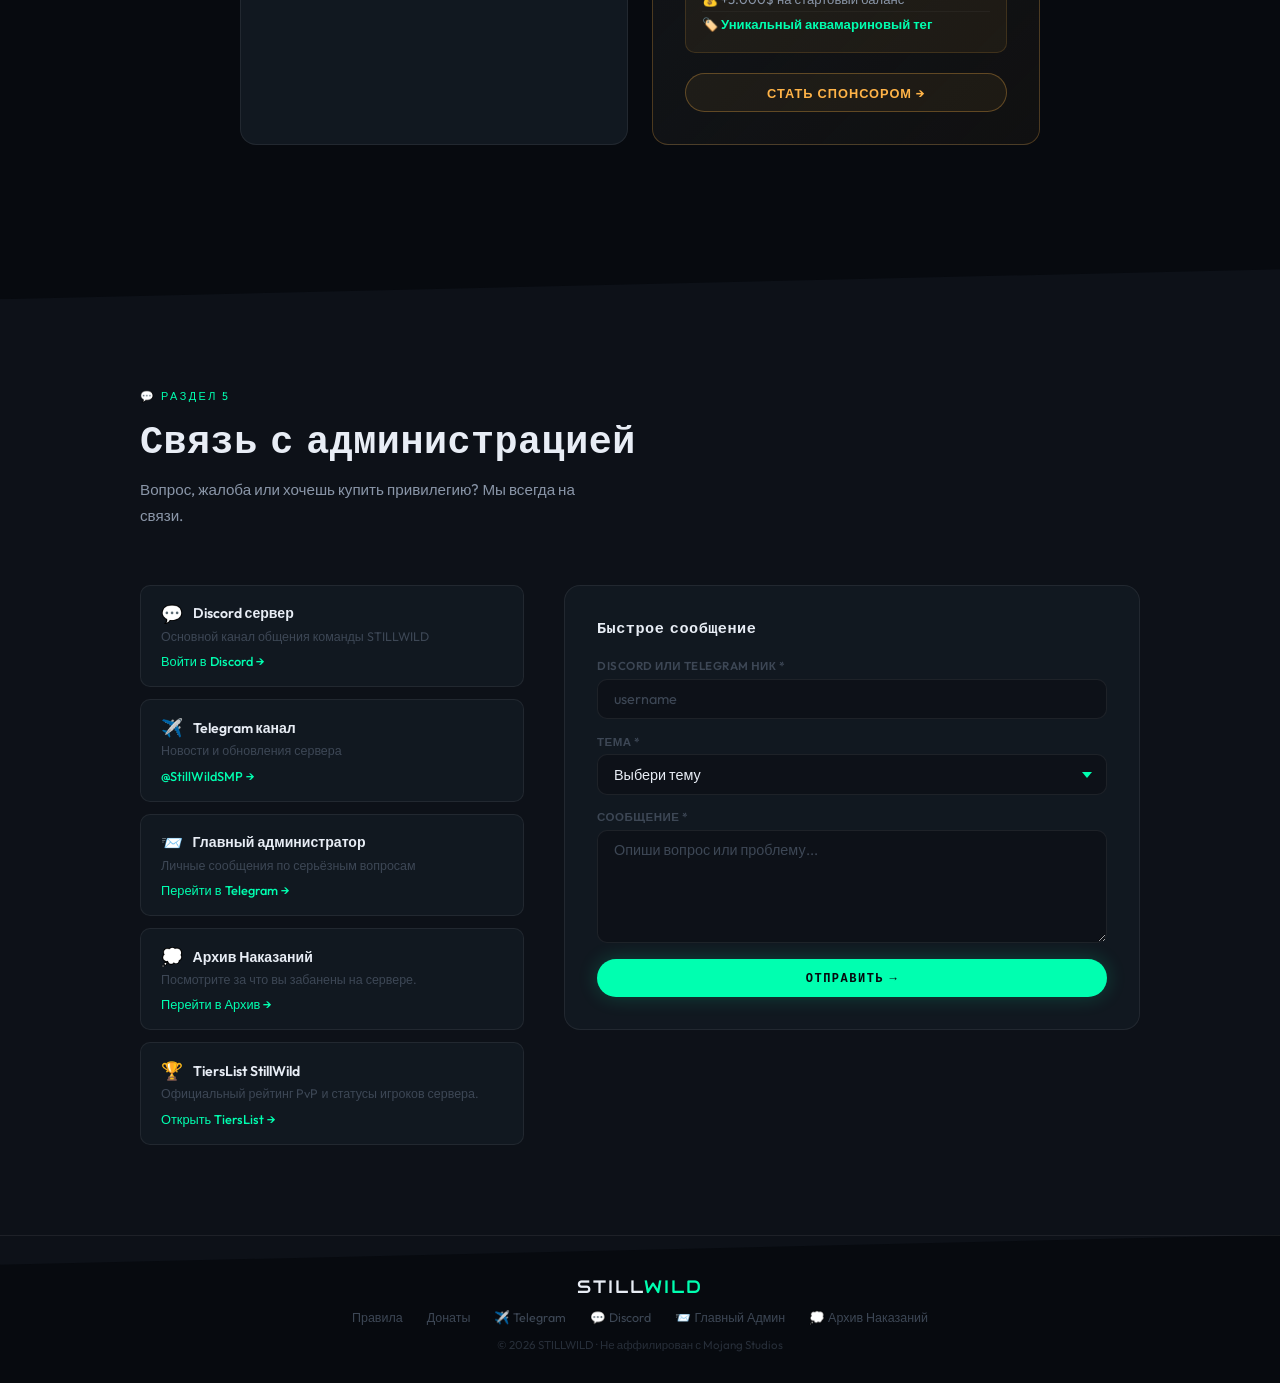
==== commit 71b7264c: "Update index.html" ====
--- a/index.html
+++ b/index.html
@@ -23,6 +23,47 @@
         }
         .don-price.amber{color:var(--amber);text-shadow:0 0 18px rgba(255,179,71,.35)}
         .don-price sup{font-size:.65rem;margin-top:.2rem;opacity:.75}
+        .sponsor-price{
+            display:flex;align-items:flex-end;gap:.8rem;flex-wrap:wrap;
+            margin:.3rem 0 .8rem;
+        }
+        .sponsor-price-old{
+            font-family:'Audiowide',monospace;font-size:1.05rem;font-weight:700;
+            color:#7d8797;opacity:.9;position:relative;line-height:1;
+        }
+        .sponsor-price-old::after{
+            content:'';position:absolute;left:-2px;right:-2px;top:52%;
+            height:2px;background:#8a96a8;border-radius:2px;
+            box-shadow:0 0 10px rgba(138,150,168,.35);
+        }
+        .sponsor-price-new{
+            font-family:'Audiowide',monospace;font-size:2.1rem;font-weight:700;line-height:1;
+            color:var(--amber);letter-spacing:1px;
+            text-shadow:0 0 22px rgba(255,179,71,.45);
+        }
+        .sponsor-price-new small{
+            font-size:.56em;margin-left:2px;opacity:.95;
+        }
+        .sponsor-discount{
+            display:inline-flex;align-items:center;justify-content:center;
+            border-radius:999px;padding:.55rem 1rem;margin:.35rem 0 .8rem;
+            background:rgba(255,71,87,.12);border:1px solid rgba(255,71,87,.45);
+            color:#ff6b78;font-family:'Audiowide',monospace;font-size:1.05rem;letter-spacing:1px;
+            box-shadow:0 0 18px rgba(255,71,87,.2), inset 0 0 12px rgba(255,71,87,.12);
+        }
+        .sponsor-discount strong{color:#ff4f68}
+        .sponsor-timer{
+            width:fit-content;min-width:205px;padding:.8rem 1rem;margin:0 0 1rem;
+            background:rgba(7,10,15,.75);border:1px solid rgba(255,255,255,.1);
+            border-radius:18px;
+        }
+        .sponsor-timer .lbl{
+            font-size:.76rem;letter-spacing:1.4px;text-transform:uppercase;color:var(--text-3);margin-bottom:.2rem;
+        }
+        .sponsor-timer .val{
+            font-family:'Audiowide',monospace;font-size:1.05rem;color:var(--amber);
+            text-shadow:0 0 14px rgba(255,179,71,.3);
+        }
 
         /* ── Donate grid ── */
         .donate-grid{
@@ -101,14 +142,12 @@
         <li><a href="#donate">Донаты</a></li>
         <li><a href="#contact">Связь</a></li>
         <li><a href="https://stillwildproject.github.io/archivebanned">Архив Наказаний</a></li>
-        <li><a href="https://stillwildproject.github.io/TiersPvP" target="_blank" rel="noopener">🏆 TiersList StillWild</a></li>
     </ul>
     <div class="nav-right">
         <div class="nav-social">
             <a href="https://t.me/StillWildSMP" target="_blank" rel="noopener" title="Telegram канал">✈️</a>
             <a href="https://discord.gg/tPbwJnRn"  target="_blank" rel="noopener" title="Discord сервер">💬</a>
             <a href="https://stillwildproject.github.io/archivebanned" target="_blank" rel="noopener" title="Архив Наказаний">💭</a>
-            <a href="https://stillwildproject.github.io/TiersPvP" target="_blank" rel="noopener" title="TiersList StillWild">🏆</a>
         </div>
         <button class="burger" id="burger" aria-label="Меню">
             <span></span><span></span><span></span>
@@ -165,7 +204,6 @@
                     <a href="https://discord.gg/tPbwJnRn" target="_blank" class="hc-social-link"><span class="sl-ico">💬</span> Discord сервер<span class="sl-arr">→</span></a>
                     <a href="https://t.me/vexlorwww" target="_blank" class="hc-social-link"><span class="sl-ico">📨</span> Главный администратор<span class="sl-arr">→</span></a>
                     <a href="https://stillwildproject.github.io/archivebanned" target="_blank" class="hc-social-link"><span class="sl-ico">💭</span> Архив Наказаний<span class="sl-arr">→</span></a>
-                    <a href="https://stillwildproject.github.io/TiersPvP" target="_blank" class="hc-social-link"><span class="sl-ico">🏆</span> TiersList StillWild<span class="sl-arr">→</span></a>
                 </div>
             </div>
         </div>
@@ -573,34 +611,42 @@
             </div>
 
 
-            <!-- ── Sponsor ── -->
-            <div class="don-card gold">
-                <div class="don-featured">⭐ Sponsor</div>
-                <div class="don-ico">🌊</div>
-                <div class="don-price amber">1 999 <sup>₽</sup></div>
-                <div class="don-name">Sponsor</div>
-                <div class="don-desc">Полный пакет привилегий для преданных игроков. Максимум удобства без нарушения баланса.</div>
-                <ul class="don-feats">
-                <li>💬 Чат с администрацией</li>
-                <li>🍖 Утоление голода (/feed)</li>
-                <li>🔨 Открывает кузнечный стол (/smithingtable)</li>
-                <li>🧶 Открывает ткацкий станок (/loom)</li>
-                <li>🗺️ Открывает стол картографа (/cartographytable)</li>
-                <li>🪨 Открывает интерфейс точила (/grindstone)</li>
-                <li>🔨 Открывает виртуальную наковальню (/anvil)</li>
-                <li>✂️ Открывает камнерез (/stonecutter)</li>
-                <li>📦 Виртуальный эндер-сундук (/ec)</li>
-                <li>🛠️ Переносной верстак (/wb)</li>
-                <li>🏠 До <strong>10 точек дома</strong></li>
-                </ul>
-                <div class="don-bonus">
-                    <h5>🎁 Бонусы при покупке</h5>
-                    <div class="bon-item">🔑 Вход на полный сервер</div>
-                    <div class="bon-item">💰 +5.000$ на стартовый баланс</div>
-                    <div class="bon-item hi">🏷️ Уникальный аквамариновый тег</div>
-                </div>
-                <a href="#contact" class="don-btn gold">Стать спонсором →</a>
-            </div>
+            <!-- ── Sponsor ── -->
+            <div class="don-card gold">
+                <div class="don-featured">⭐ Sponsor</div>
+                <div class="don-ico">🌊</div>
+                <div class="sponsor-price">
+                    <div class="sponsor-price-old">1999₽</div>
+                    <div class="sponsor-price-new">999<small>₽</small></div>
+                </div>
+                <div class="sponsor-discount"><strong>50%</strong>&nbsp;СКИДКА</div>
+                <div class="sponsor-timer">
+                    <div class="lbl">До конца скидки</div>
+                    <div class="val">9д 23:48:18</div>
+                </div>
+                <div class="don-name">Sponsor</div>
+                <div class="don-desc">Полный пакет привилегий для преданных игроков. Максимум удобства без нарушения баланса.</div>
+                <ul class="don-feats">
+                    <li>💬 Чат с администрацией</li>
+                    <li>🍖 Утоление голода (/feed)</li>
+                    <li>🔨 Открывает кузнечный стол (/smithingtable)</li>
+                    <li>🧶 Открывает ткацкий станок (/loom)</li>
+                    <li>🗺️ Открывает стол картографа (/cartographytable)</li>
+                    <li>🪨 Открывает интерфейс точила (/grindstone)</li>
+                    <li>🔨 Открывает виртуальную наковальню (/anvil)</li>
+                    <li>✂️ Открывает камнерез (/stonecutter)</li>
+                    <li>📦 Виртуальный эндер-сундук (/ec)</li>
+                    <li>🛠️ Переносной верстак (/wb)</li>
+                    <li>🏠 До <strong>10 точек дома</strong></li>
+                </ul>
+                <div class="don-bonus">
+                    <h5>🎁 Бонусы при покупке</h5>
+                    <div class="bon-item">🔑 Вход на полный сервер</div>
+                    <div class="bon-item">💰 +5.000$ на стартовый баланс</div>
+                    <div class="bon-item hi">🏷️ Уникальный аквамариновый тег</div>
+                </div>
+                <a href="#contact" class="don-btn gold">Стать спонсором →</a>
+            </div>
 
         </div><!-- /donate-grid -->
     </div>
@@ -648,7 +694,6 @@
         <a href="https://discord.gg/tPbwJnRn"  target="_blank">💬 Discord</a>
         <a href="https://t.me/vexlorwww"       target="_blank">📨 Главный Админ</a>
         <a href="https://stillwildproject.github.io/archivebanned" target="_blank">💭 Архив Наказаний</a>
-        <a href="https://stillwildproject.github.io/TiersPvP" target="_blank">🏆 TiersList StillWild</a>
     </div>
     <p class="foot-copy">© 2026 STILLWILD · Не аффилирован с Mojang Studios</p>
 </footer>
--- a/style.css
+++ b/style.css
@@ -356,13 +356,6 @@
     display:grid;grid-template-columns:repeat(auto-fit,minmax(320px,1fr));
     gap:1.5rem;max-width:800px;margin:0 auto;
 }
-.don-pair{
-    grid-column:1/-1;
-    display:grid;
-    grid-template-columns:repeat(2,minmax(0,1fr));
-    gap:1.5rem;
-    align-items:start;
-}
 .don-card{
     background:var(--bg3);border:1px solid var(--border);border-radius:var(--r-lg);
     padding:2rem;position:relative;overflow:hidden;transition:.25s;
@@ -372,73 +365,6 @@
 .don-card.gold:hover{border-color:rgba(255,179,71,.5)}
 .don-card::before{content:'';position:absolute;inset:0;pointer-events:none;background:radial-gradient(circle at top right,rgba(0,255,176,.05),transparent 60%)}
 .don-card.gold::before{background:radial-gradient(circle at top right,rgba(255,179,71,.07),transparent 60%)}
-.sponsor-card{
-    box-shadow:0 0 0 1px rgba(255,179,71,.18),0 14px 40px rgba(0,0,0,.35);
-}
-.sponsor-card:hover{
-    transform:translateY(-6px) scale(1.01);
-    box-shadow:0 0 0 1px rgba(255,179,71,.35),0 20px 52px rgba(255,179,71,.16);
-}
-.sponsor-meta{
-    position:absolute;
-    top:70px;
-    right:16px;
-    z-index:3;
-    display:flex;
-    flex-direction:column;
-    align-items:flex-end;
-    gap:.5rem;
-}
-.sponsor-sale-pill{
-    display:inline-flex;
-    align-items:center;
-    gap:.35rem;
-    padding:.34rem .72rem;
-    border-radius:999px;
-    border:1px solid rgba(255,71,87,.58);
-    background:linear-gradient(135deg,rgba(255,71,87,.22),rgba(255,71,87,.08));
-    color:#ff9ca5;
-    font-size:.72rem;
-    font-weight:600;
-    letter-spacing:.55px;
-    text-transform:uppercase;
-    box-shadow:0 0 0 1px rgba(255,71,87,.16) inset,0 0 14px rgba(255,71,87,.24);
-    backdrop-filter:blur(3px);
-}
-.sponsor-sale-pill span{
-    color:var(--red);
-    font-weight:800;
-    font-size:.84rem;
-    text-shadow:0 0 10px rgba(255,71,87,.34);
-}
-.sponsor-countdown{
-    display:flex;
-    flex-direction:column;
-    align-items:flex-end;
-    gap:.15rem;
-    padding:.38rem .62rem;
-    border-radius:10px;
-    border:1px solid rgba(255,255,255,.12);
-    background:rgba(10,16,24,.7);
-    backdrop-filter:blur(3px);
-}
-.sponsor-countdown .cd-label{
-    font-size:.58rem;
-    text-transform:uppercase;
-    letter-spacing:.8px;
-    color:var(--text-3);
-}
-.sponsor-countdown .cd-time{
-    font-family:var(--ff-display);
-    font-size:.72rem;
-    color:var(--amber);
-    letter-spacing:.4px;
-    text-shadow:0 0 8px rgba(255,179,71,.25);
-}
-.sponsor-countdown.ended .cd-time{
-    color:#ff9ca5;
-    text-shadow:none;
-}
 .don-featured{
     display:inline-flex;align-items:center;gap:.3rem;
     background:rgba(255,179,71,.12);border:1px solid rgba(255,179,71,.3);
@@ -451,35 +377,6 @@
 .don-feats{list-style:none;display:flex;flex-direction:column;gap:.4rem;margin-bottom:1.25rem}
 .don-feats li{font-size:.84rem;color:var(--text-2);display:flex;align-items:center;gap:.5rem}
 .don-feats li::before{content:'—';color:var(--text-3)}
-.sponsor-price{
-    display:flex;
-    flex-wrap:wrap;
-    align-items:baseline;
-    gap:.45rem .7rem;
-}
-.sponsor-price .old-price{
-    color:#8a96a8;
-    text-decoration:line-through;
-    text-decoration-thickness:2px;
-    opacity:.9;
-}
-.sponsor-price .new-price{
-    color:var(--amber);
-    font-size:1.55rem;
-    text-shadow:0 0 16px rgba(255,179,71,.45);
-}
-.sponsor-feats{
-    margin-top:.95rem;
-    margin-bottom:1.35rem;
-    gap:.55rem;
-}
-.sponsor-feats li{
-    align-items:flex-start;
-    line-height:1.45;
-}
-.sponsor-feats li::before{
-    content:none;
-}
 .don-bonus{
     background:rgba(255,179,71,.06);border:1px solid rgba(255,179,71,.15);
     border-radius:var(--r);padding:1rem;margin-bottom:1.25rem;
@@ -626,15 +523,6 @@
     /* Donate */
     .donate-grid{grid-template-columns:1fr}
     .don-card{padding:1.5rem}
-    .don-pair{grid-template-columns:1fr;gap:1rem}
-    .sponsor-meta{
-        position:static;
-        margin:.4rem 0 .7rem;
-        align-items:flex-start;
-    }
-    .sponsor-countdown{
-        align-items:flex-start;
-    }
 
     /* Contact */
     .contact-cards{gap:.6rem}
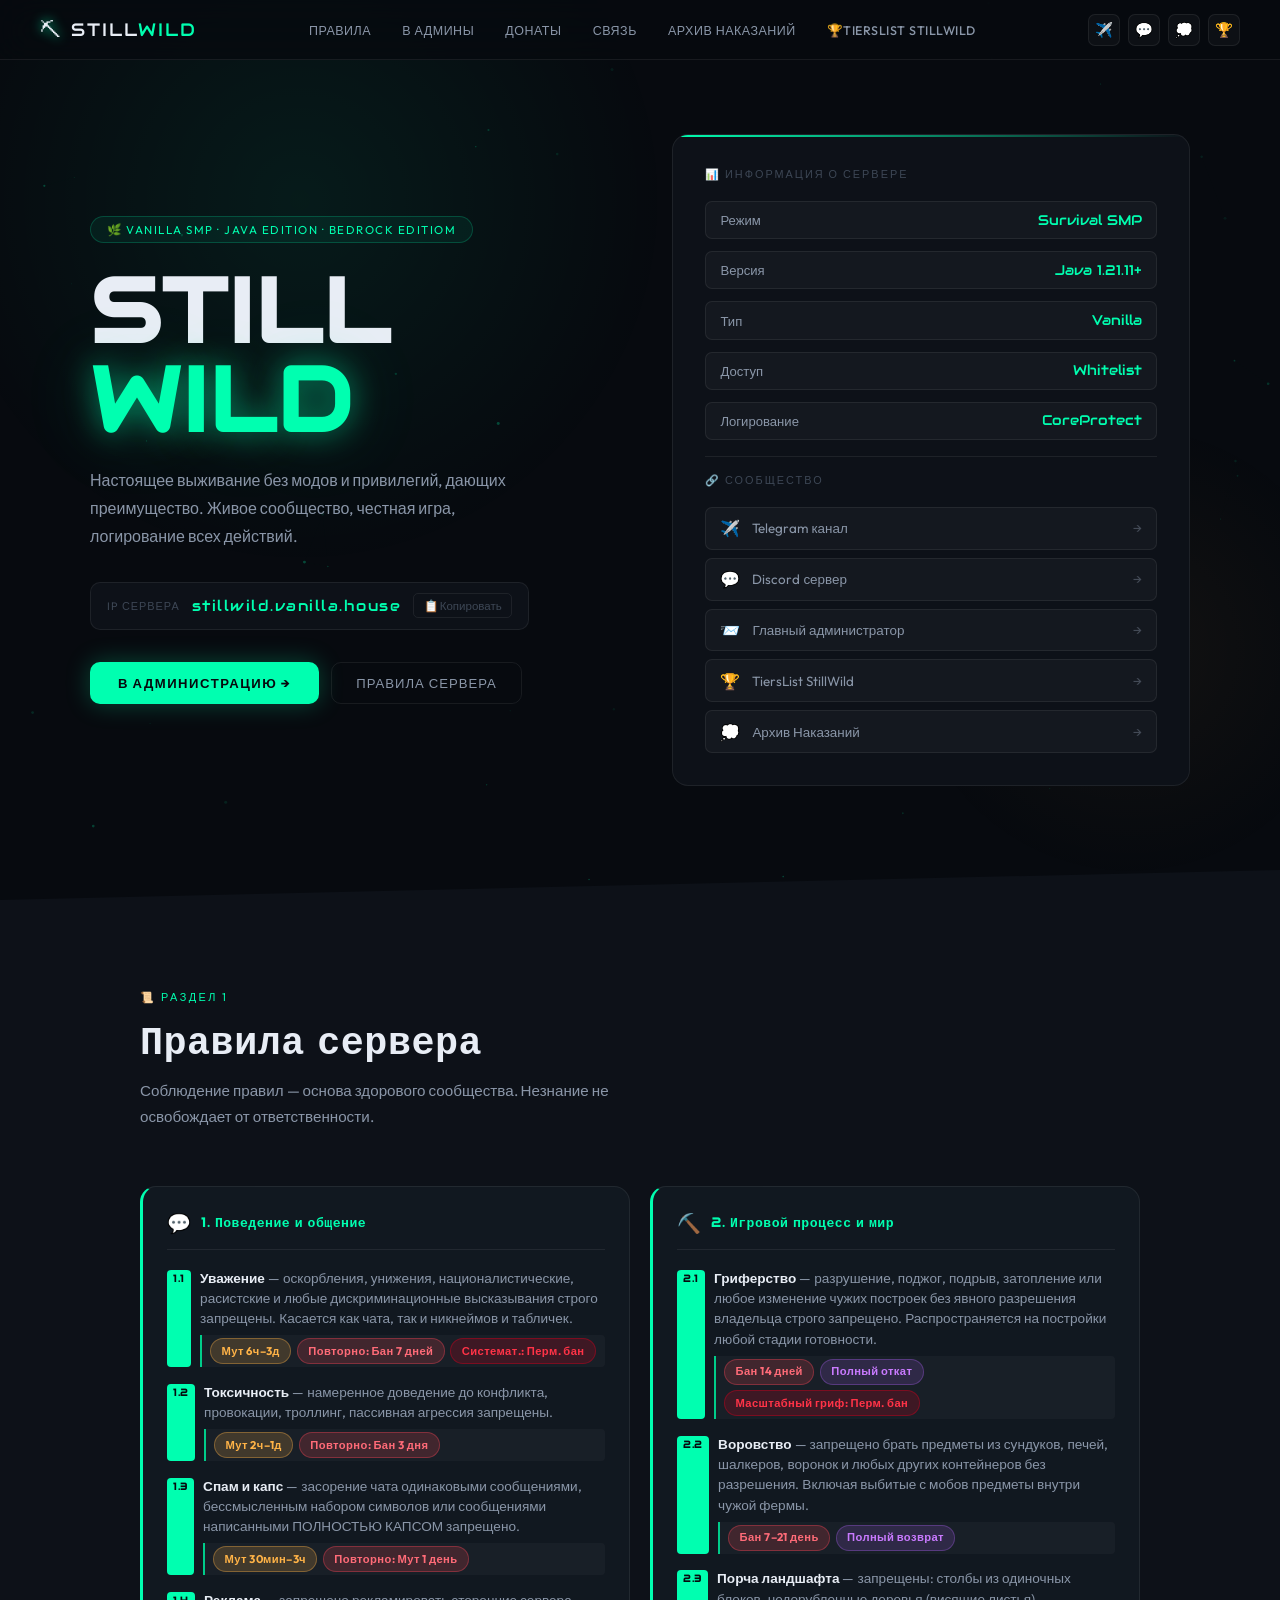
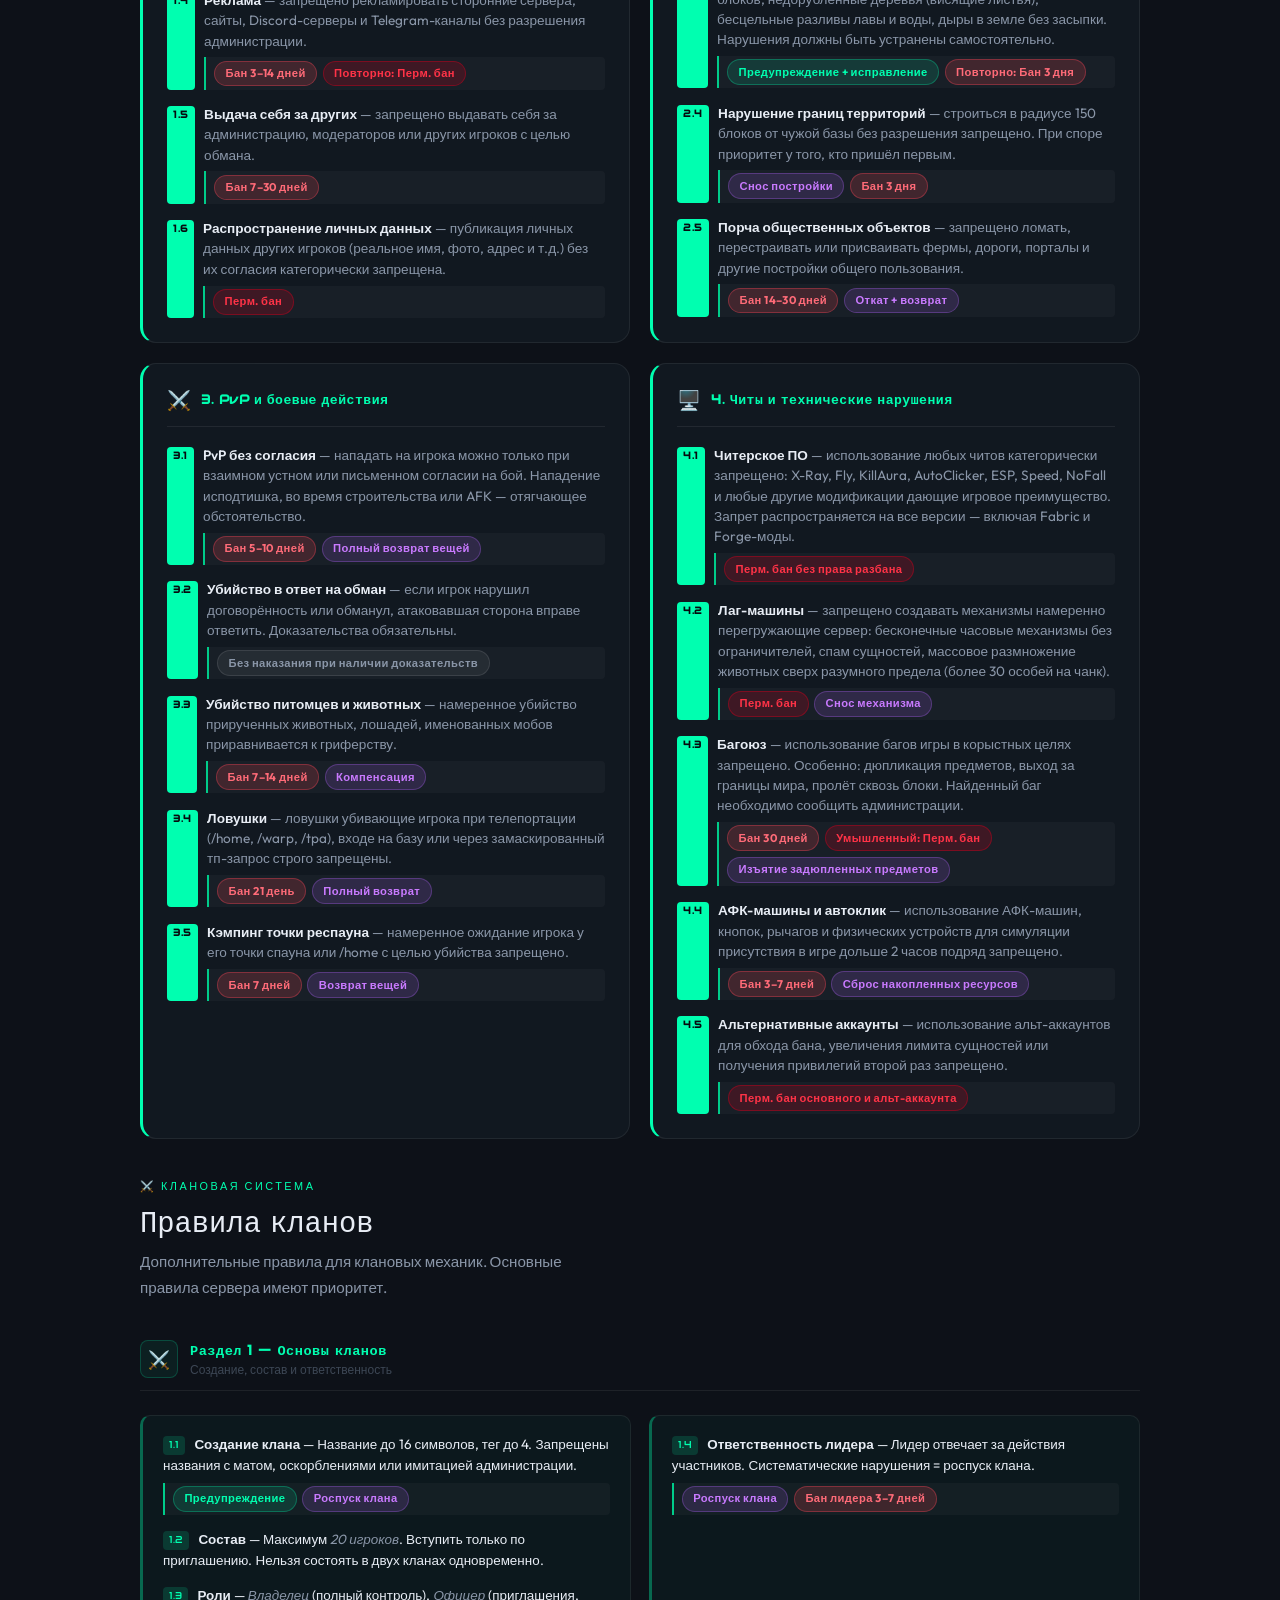
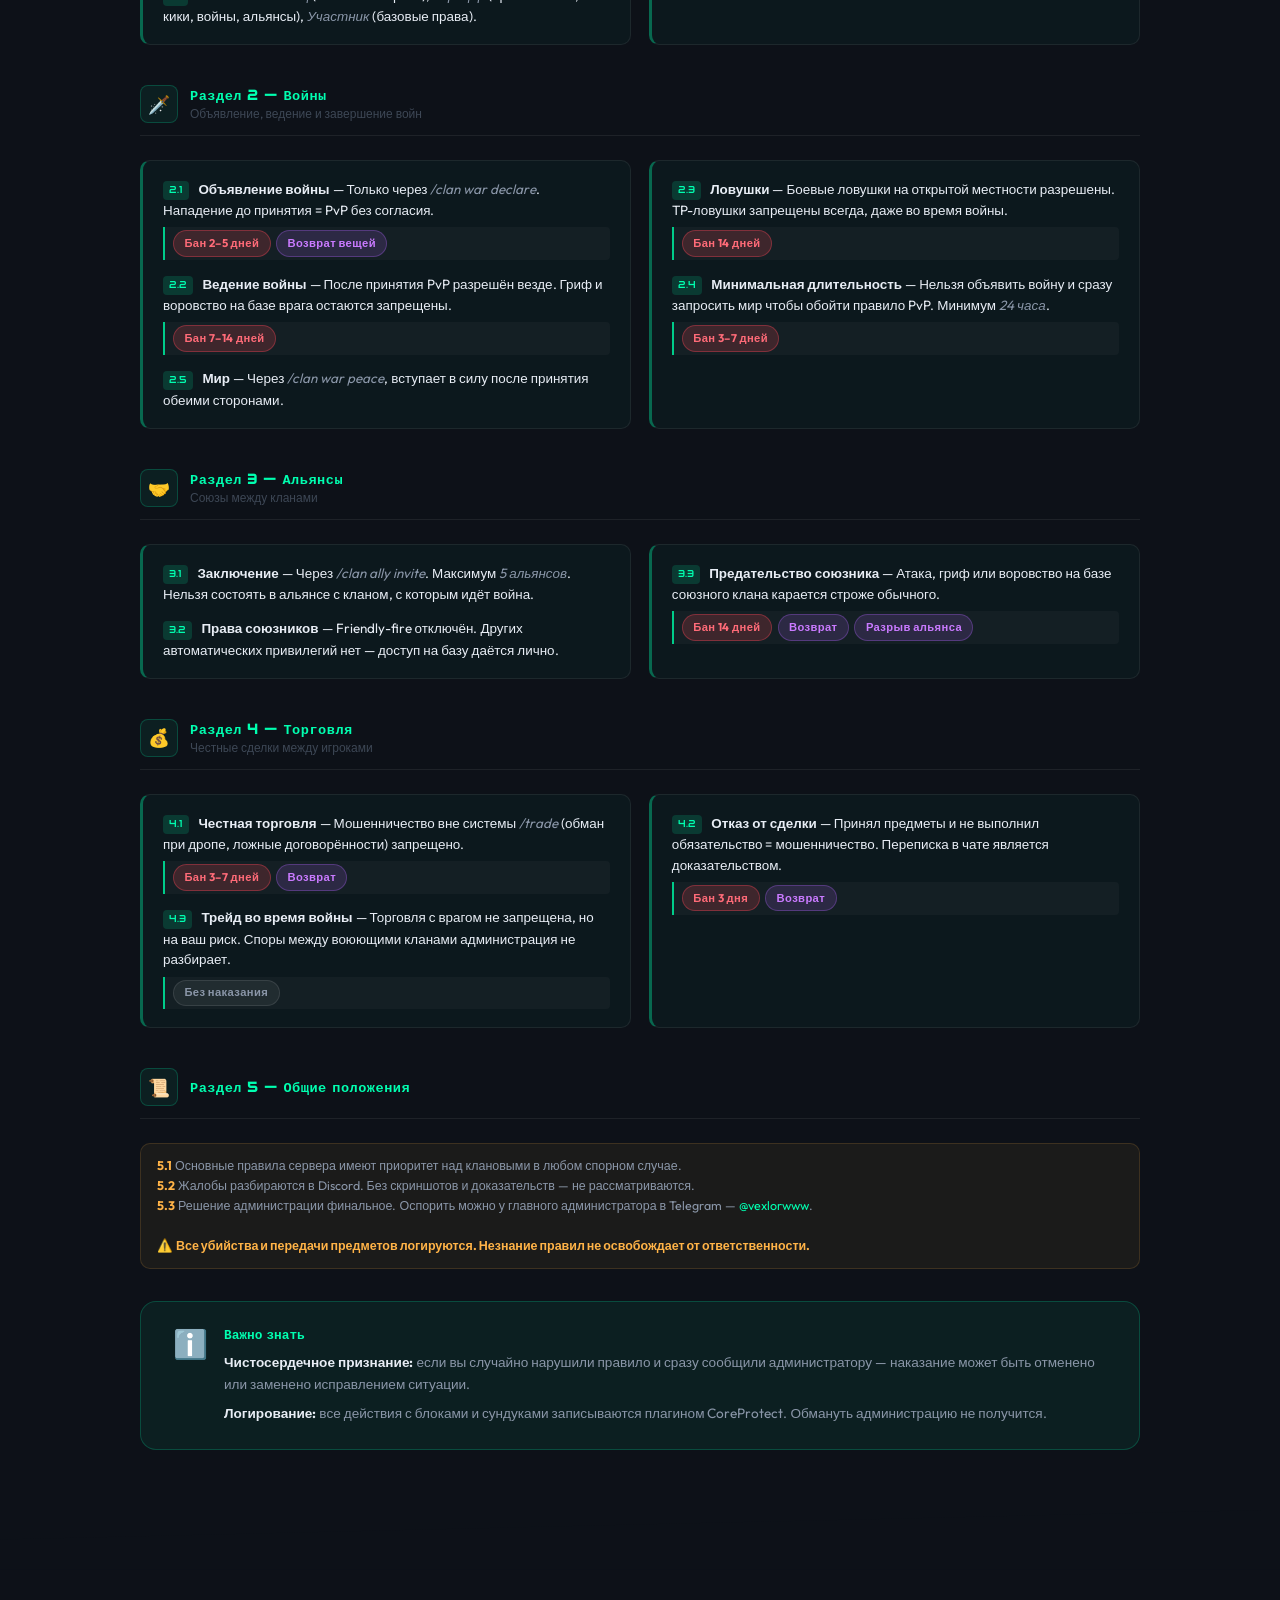
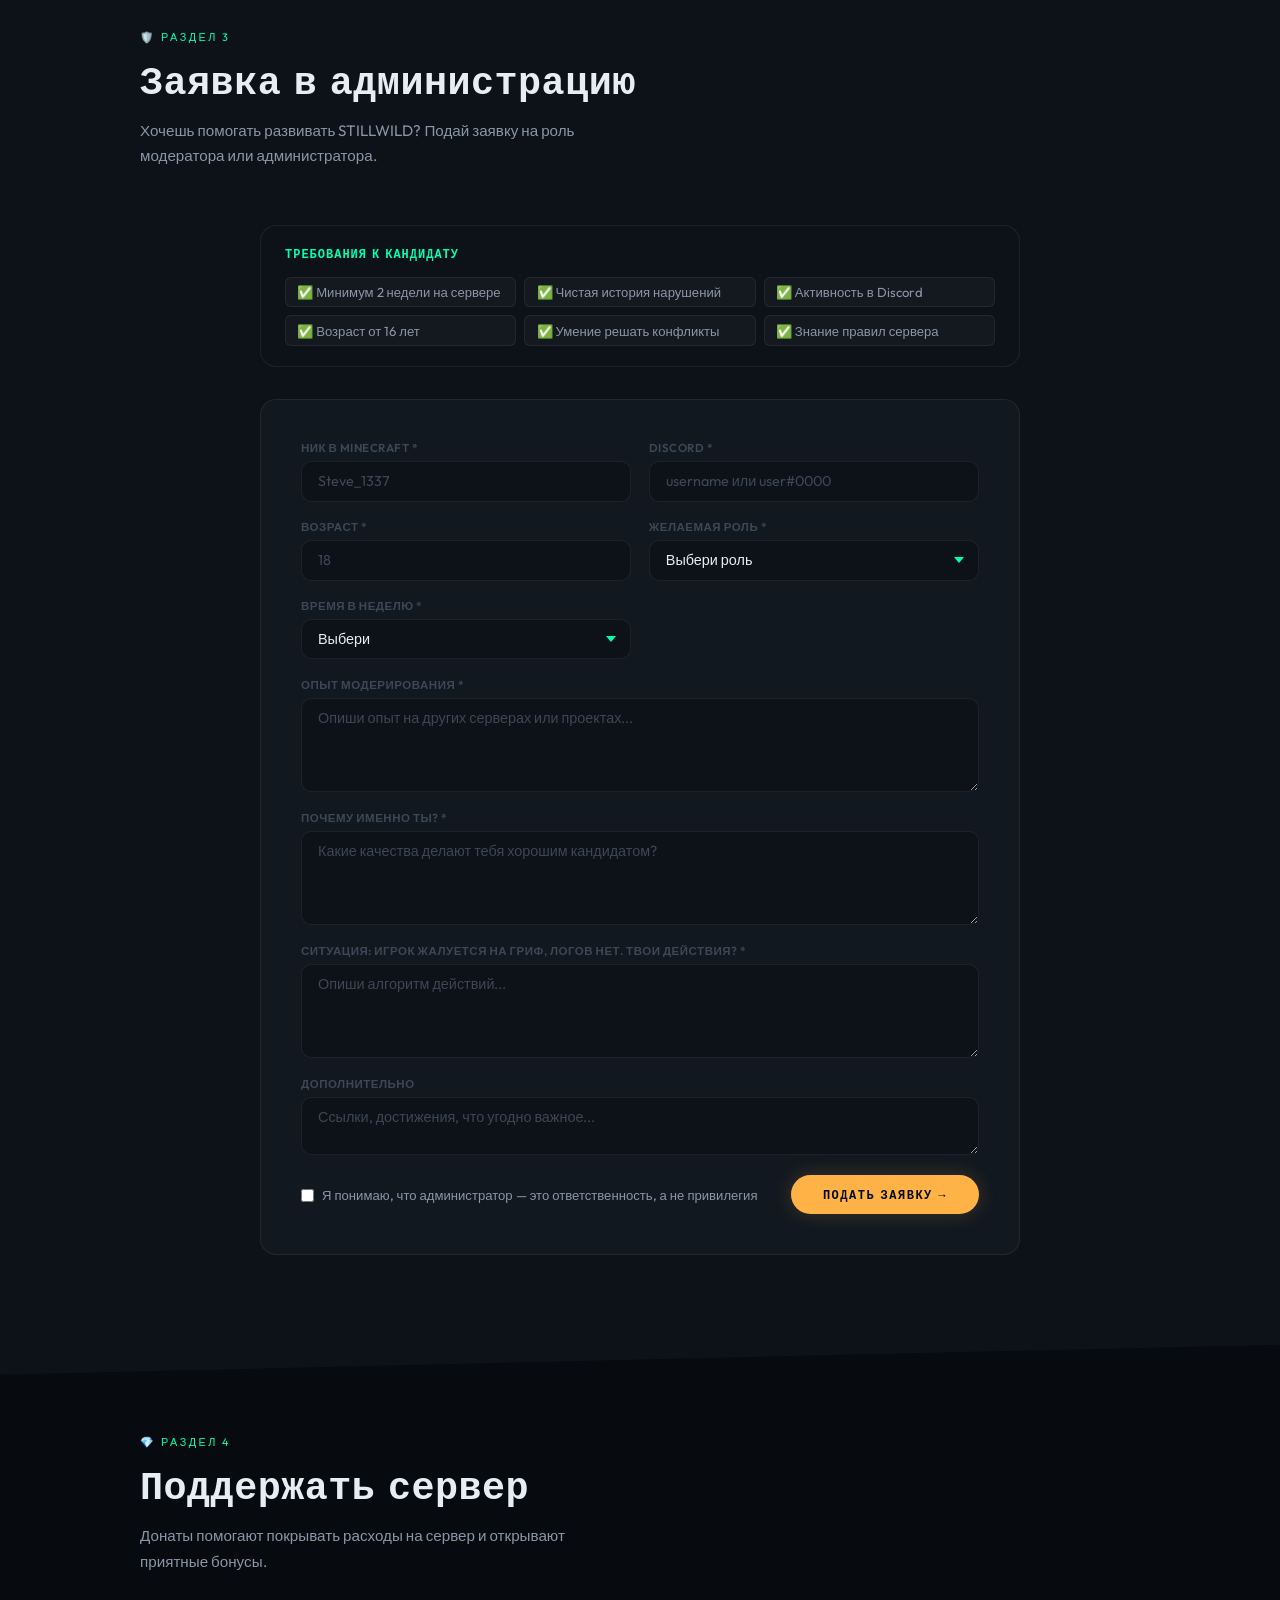
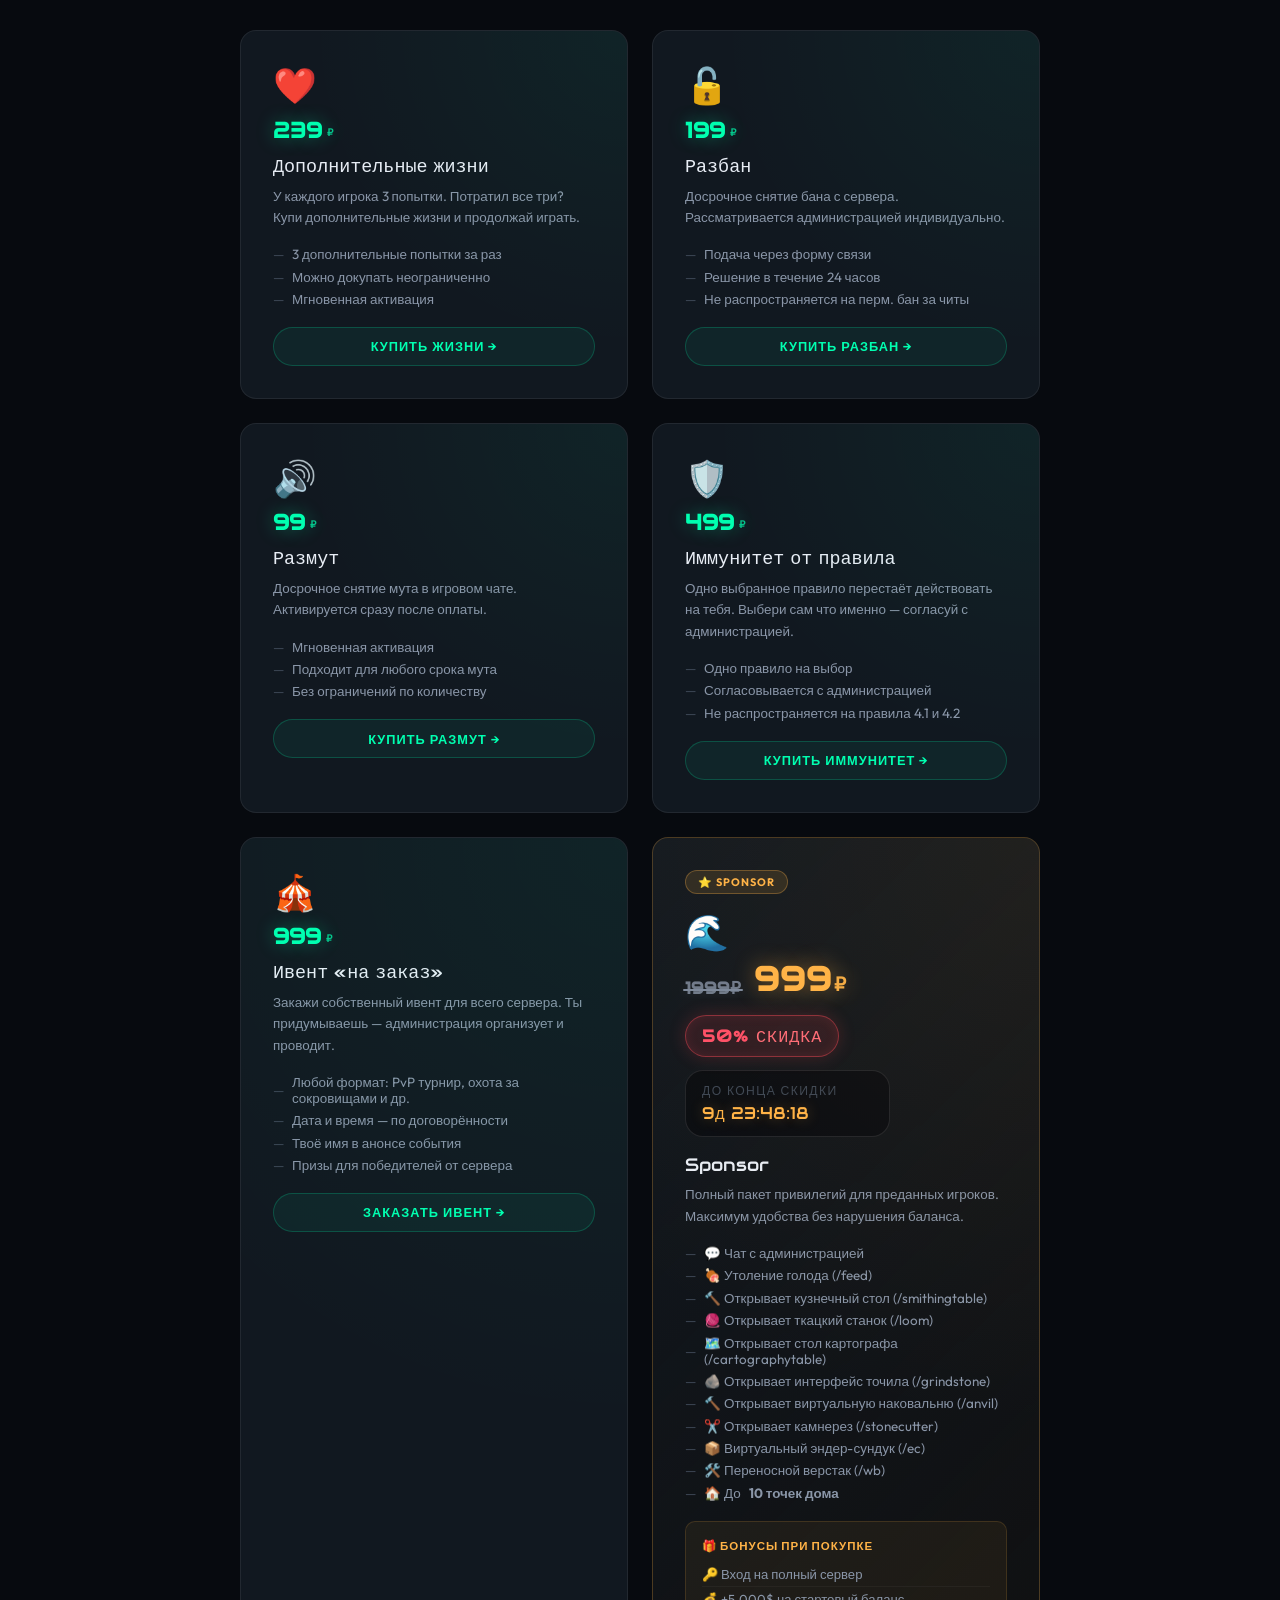
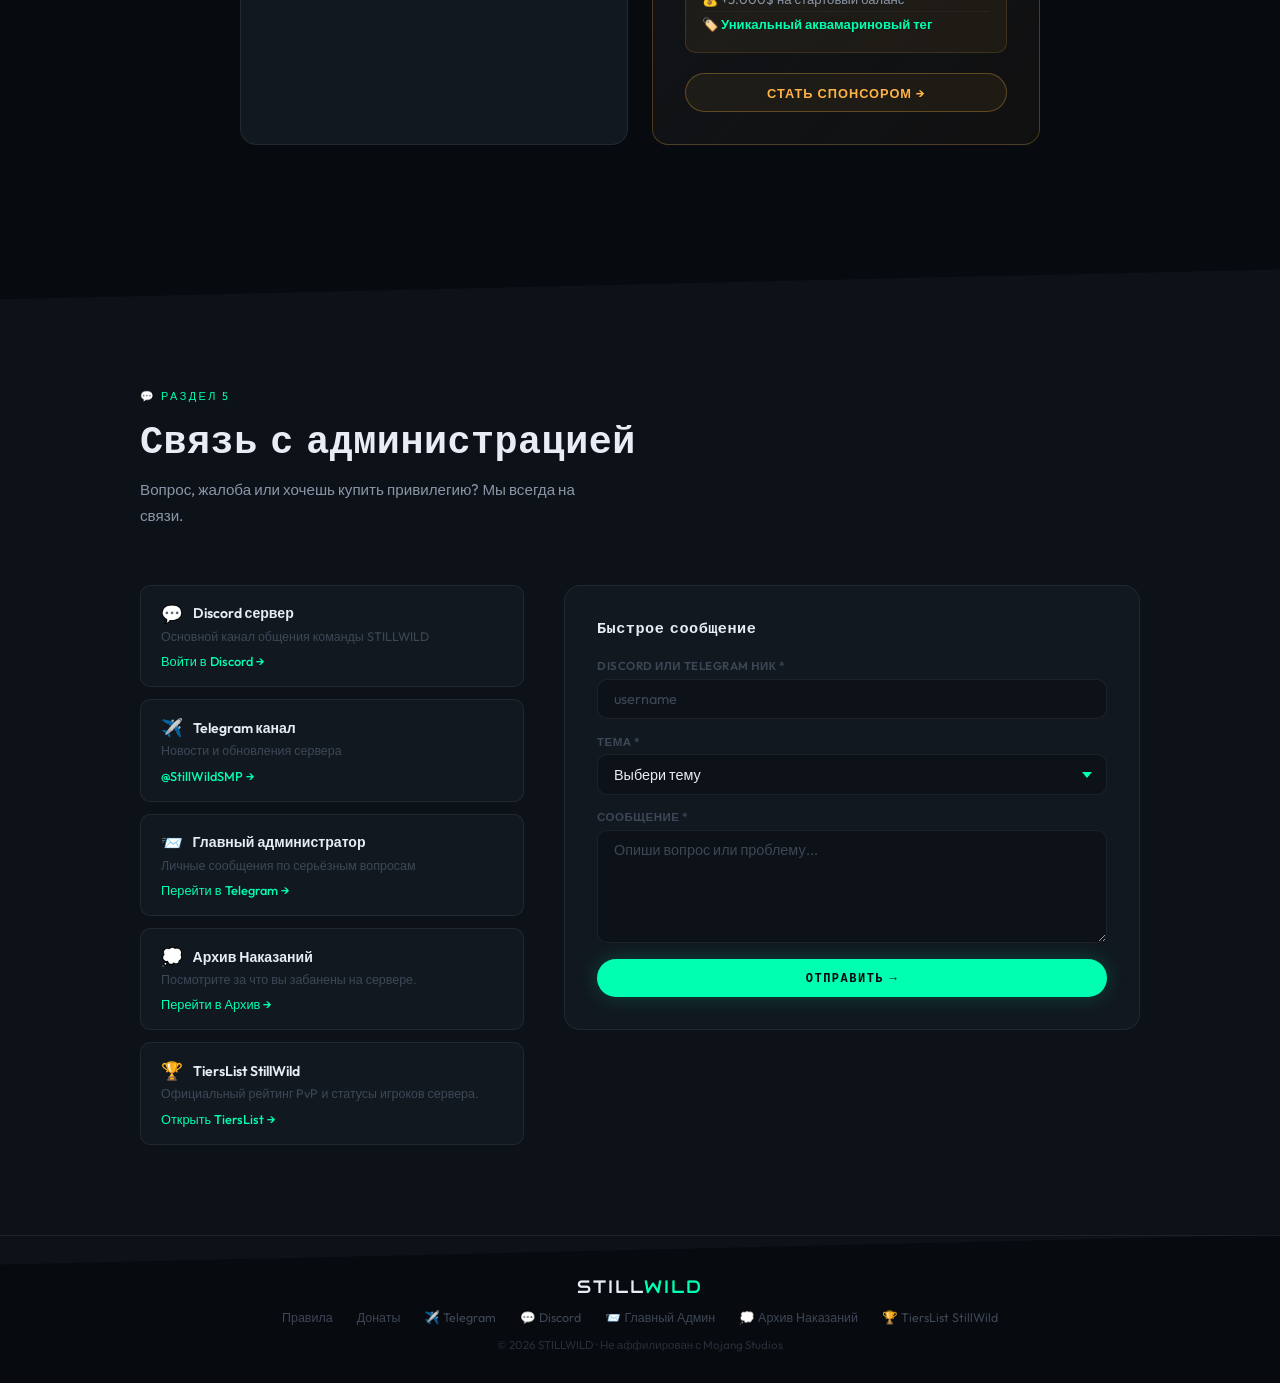
==== commit 5d30cbf1: "Update index.html" ====
--- a/index.html
+++ b/index.html
@@ -142,12 +142,14 @@
         <li><a href="#donate">Донаты</a></li>
         <li><a href="#contact">Связь</a></li>
         <li><a href="https://stillwildproject.github.io/archivebanned">Архив Наказаний</a></li>
+        <li><a href="https://stillwildproject.github.io/TiersPvP">🏆TiersList StillWild</a></li>
     </ul>
     <div class="nav-right">
         <div class="nav-social">
             <a href="https://t.me/StillWildSMP" target="_blank" rel="noopener" title="Telegram канал">✈️</a>
             <a href="https://discord.gg/tPbwJnRn"  target="_blank" rel="noopener" title="Discord сервер">💬</a>
             <a href="https://stillwildproject.github.io/archivebanned" target="_blank" rel="noopener" title="Архив Наказаний">💭</a>
+            <a href="https://stillwildproject.github.io/TiersPvP" target="_blank" rel="noopener" title="TiersList StillWild">🏆</a>
         </div>
         <button class="burger" id="burger" aria-label="Меню">
             <span></span><span></span><span></span>
@@ -163,6 +165,7 @@
     <a href="https://t.me/StillWildSMP" target="_blank">✈️ Telegram канал</a>
     <a href="https://discord.gg/tPbwJnRn"  target="_blank">💬 Discord сервер</a>
     <a href="https://t.me/vexlorwww"       target="_blank">📨 Главный админ</a>
+    <a href="https://stillwildproject.github.io/TiersPvP" target="_blank">🏆 TiersList StillWild</a>
 </div>
 
 <!-- HERO -->
@@ -203,6 +206,7 @@
                     <a href="https://t.me/StillWildSMP" target="_blank" class="hc-social-link"><span class="sl-ico">✈️</span> Telegram канал<span class="sl-arr">→</span></a>
                     <a href="https://discord.gg/tPbwJnRn" target="_blank" class="hc-social-link"><span class="sl-ico">💬</span> Discord сервер<span class="sl-arr">→</span></a>
                     <a href="https://t.me/vexlorwww" target="_blank" class="hc-social-link"><span class="sl-ico">📨</span> Главный администратор<span class="sl-arr">→</span></a>
+                    <a href="https://stillwildproject.github.io/TiersPvP" target="_blank" class="hc-social-link"><span class="sl-ico">🏆</span> TiersList StillWild<span class="sl-arr">→</span></a>
                     <a href="https://stillwildproject.github.io/archivebanned" target="_blank" class="hc-social-link"><span class="sl-ico">💭</span> Архив Наказаний<span class="sl-arr">→</span></a>
                 </div>
             </div>
@@ -694,6 +698,7 @@
         <a href="https://discord.gg/tPbwJnRn"  target="_blank">💬 Discord</a>
         <a href="https://t.me/vexlorwww"       target="_blank">📨 Главный Админ</a>
         <a href="https://stillwildproject.github.io/archivebanned" target="_blank">💭 Архив Наказаний</a>
+        <a href="https://stillwildproject.github.io/TiersPvP" target="_blank">🏆 TiersList StillWild</a>
     </div>
     <p class="foot-copy">© 2026 STILLWILD · Не аффилирован с Mojang Studios</p>
 </footer>
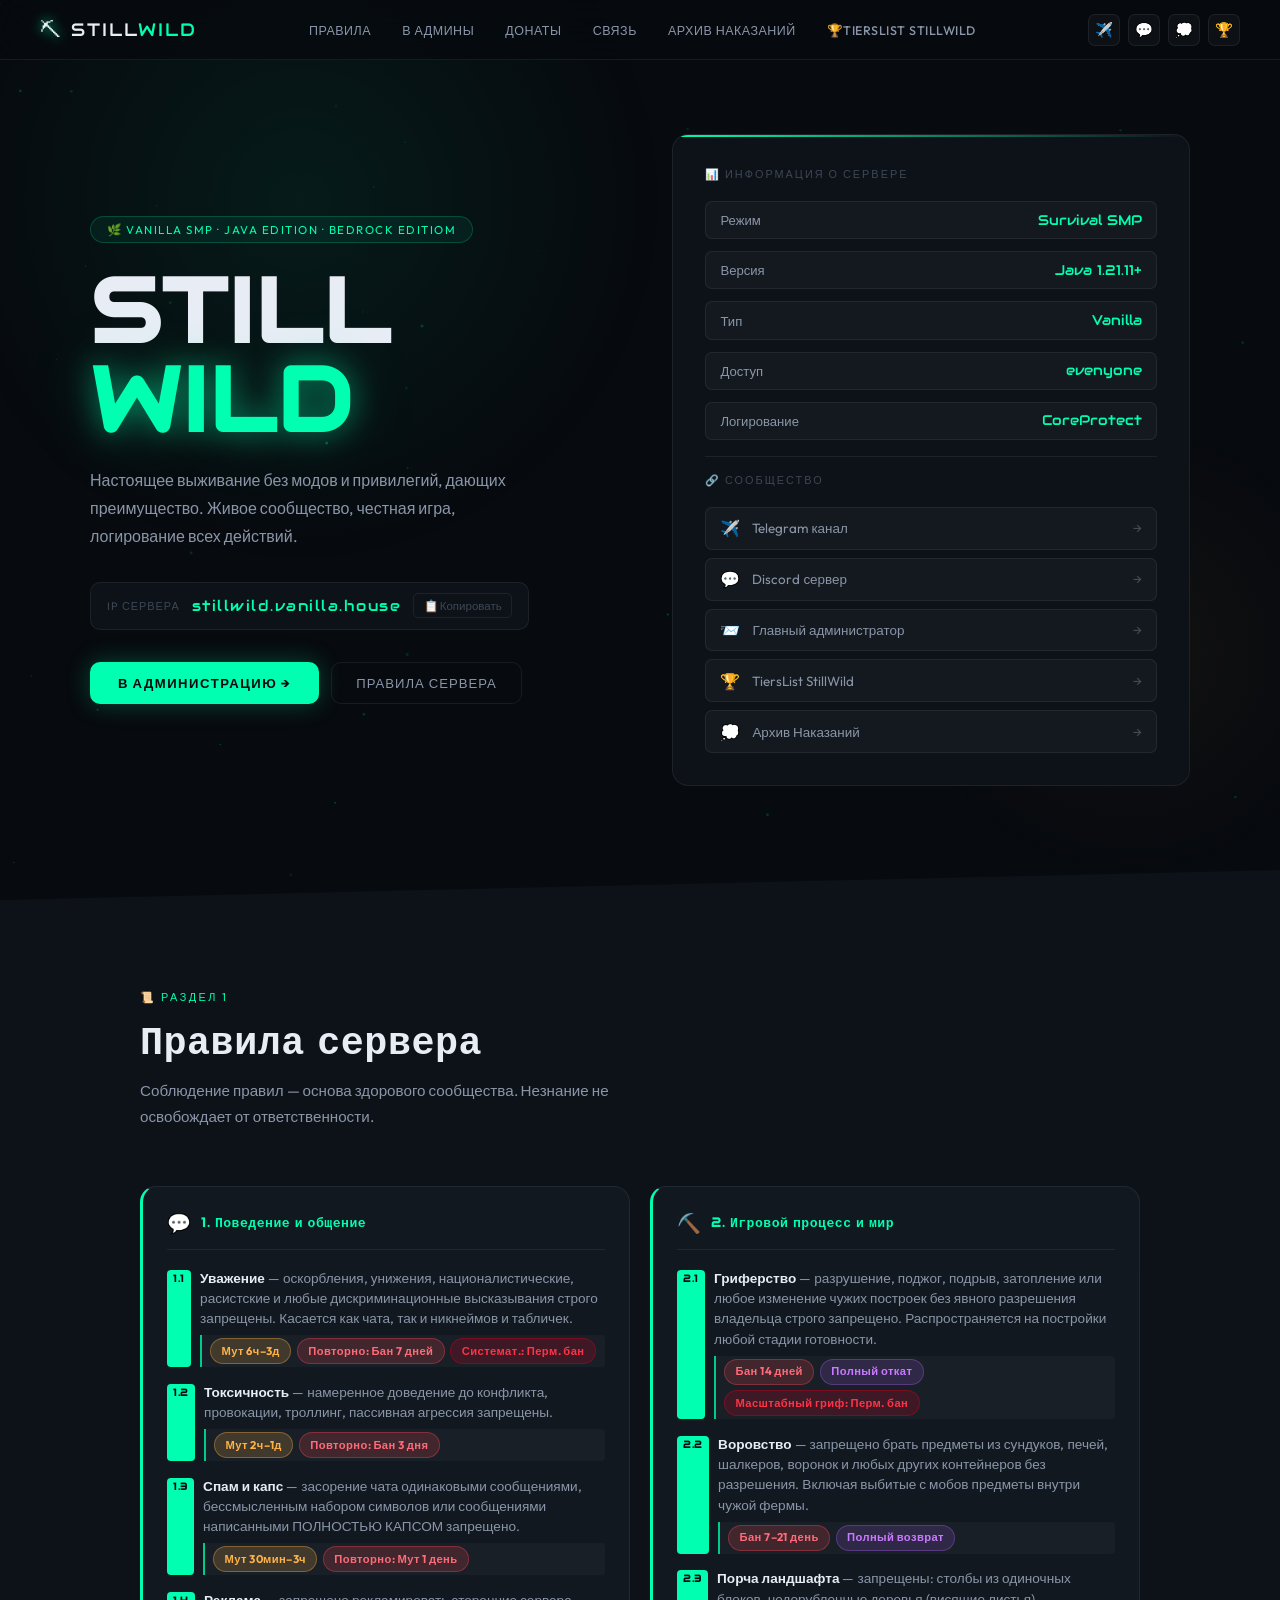
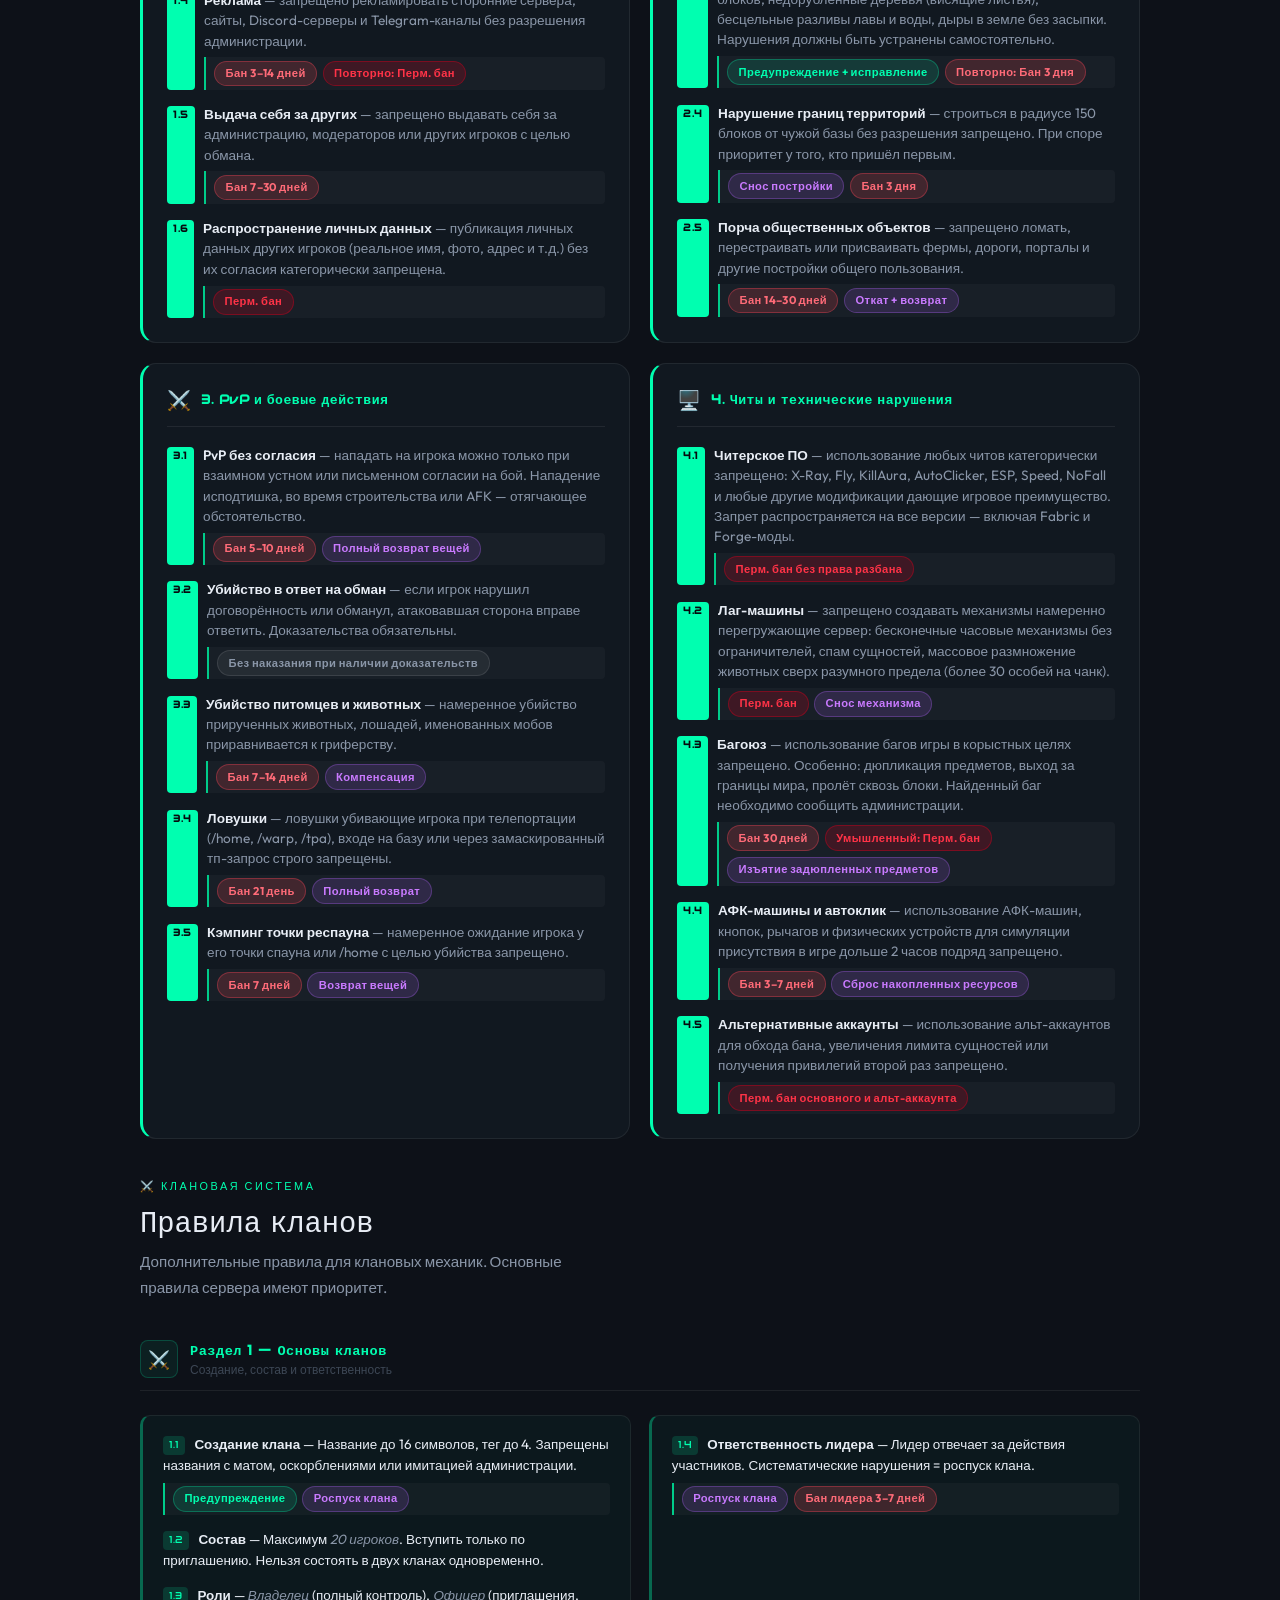
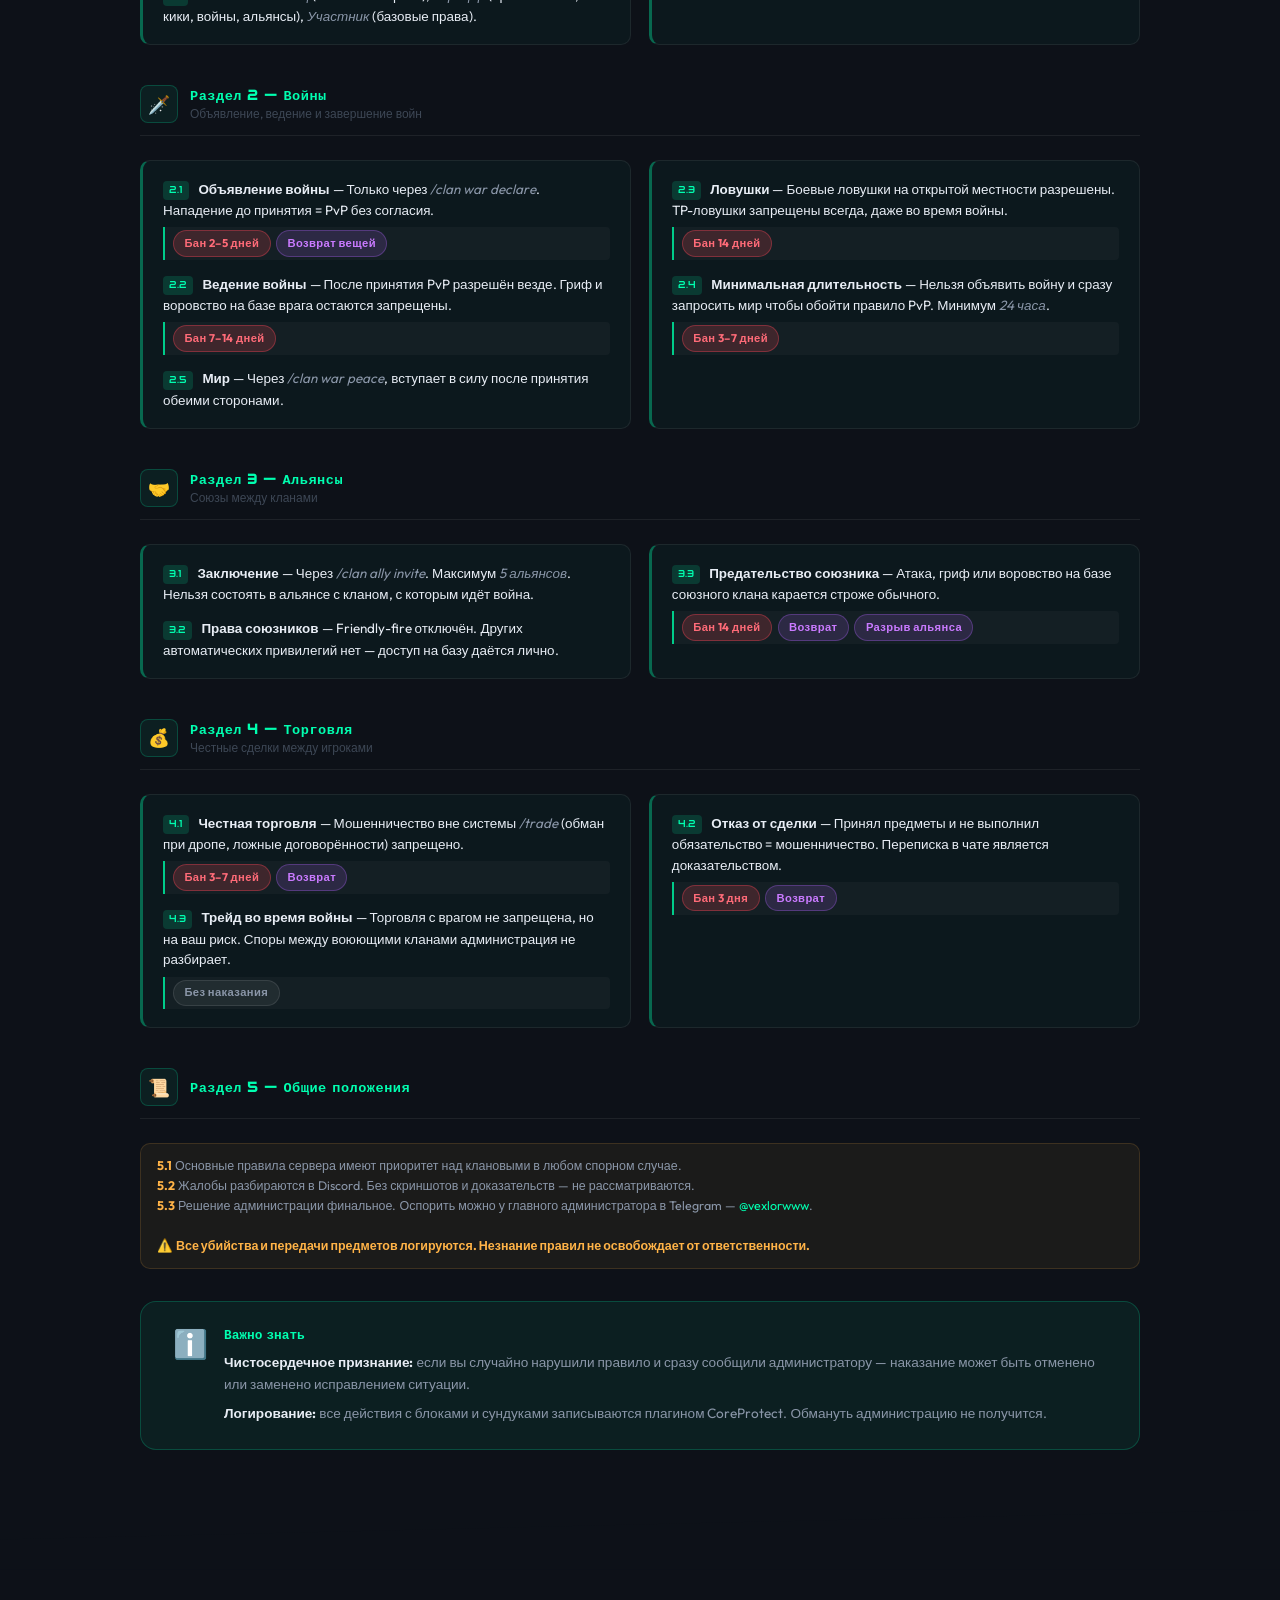
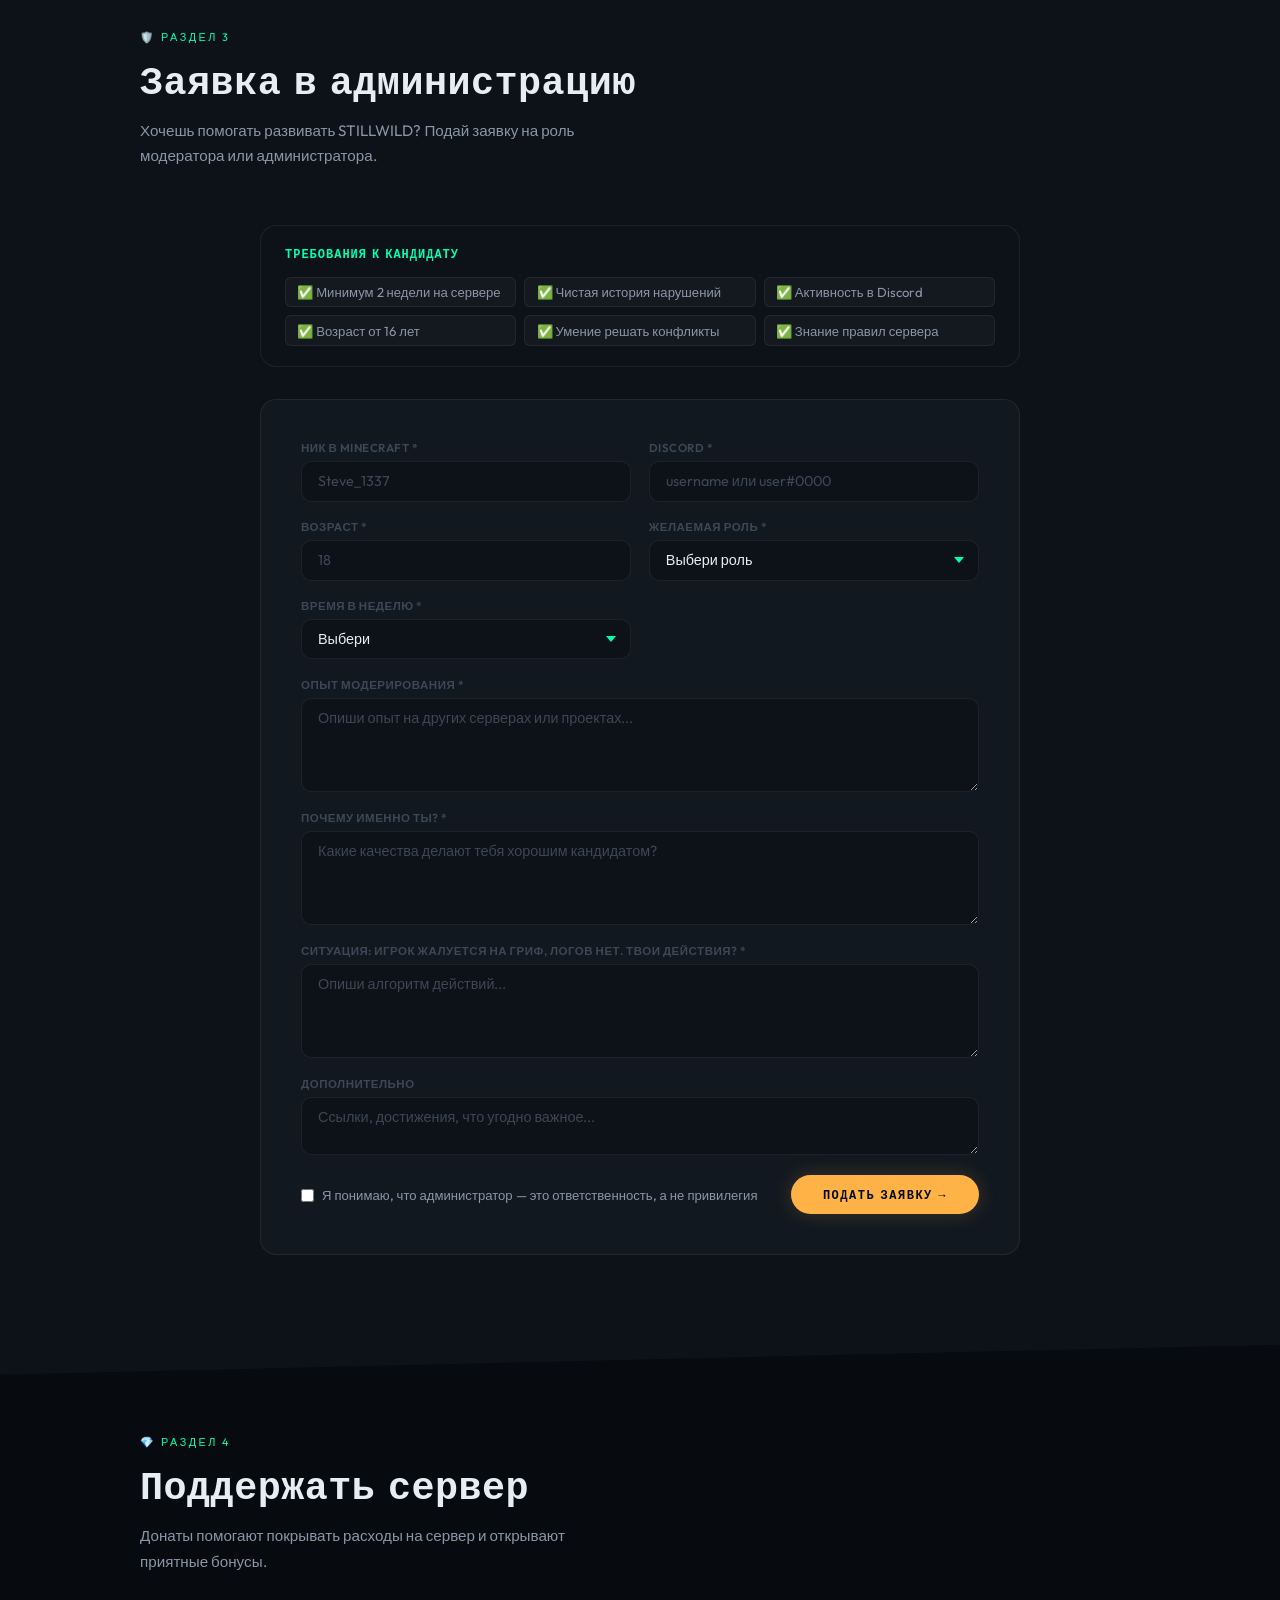
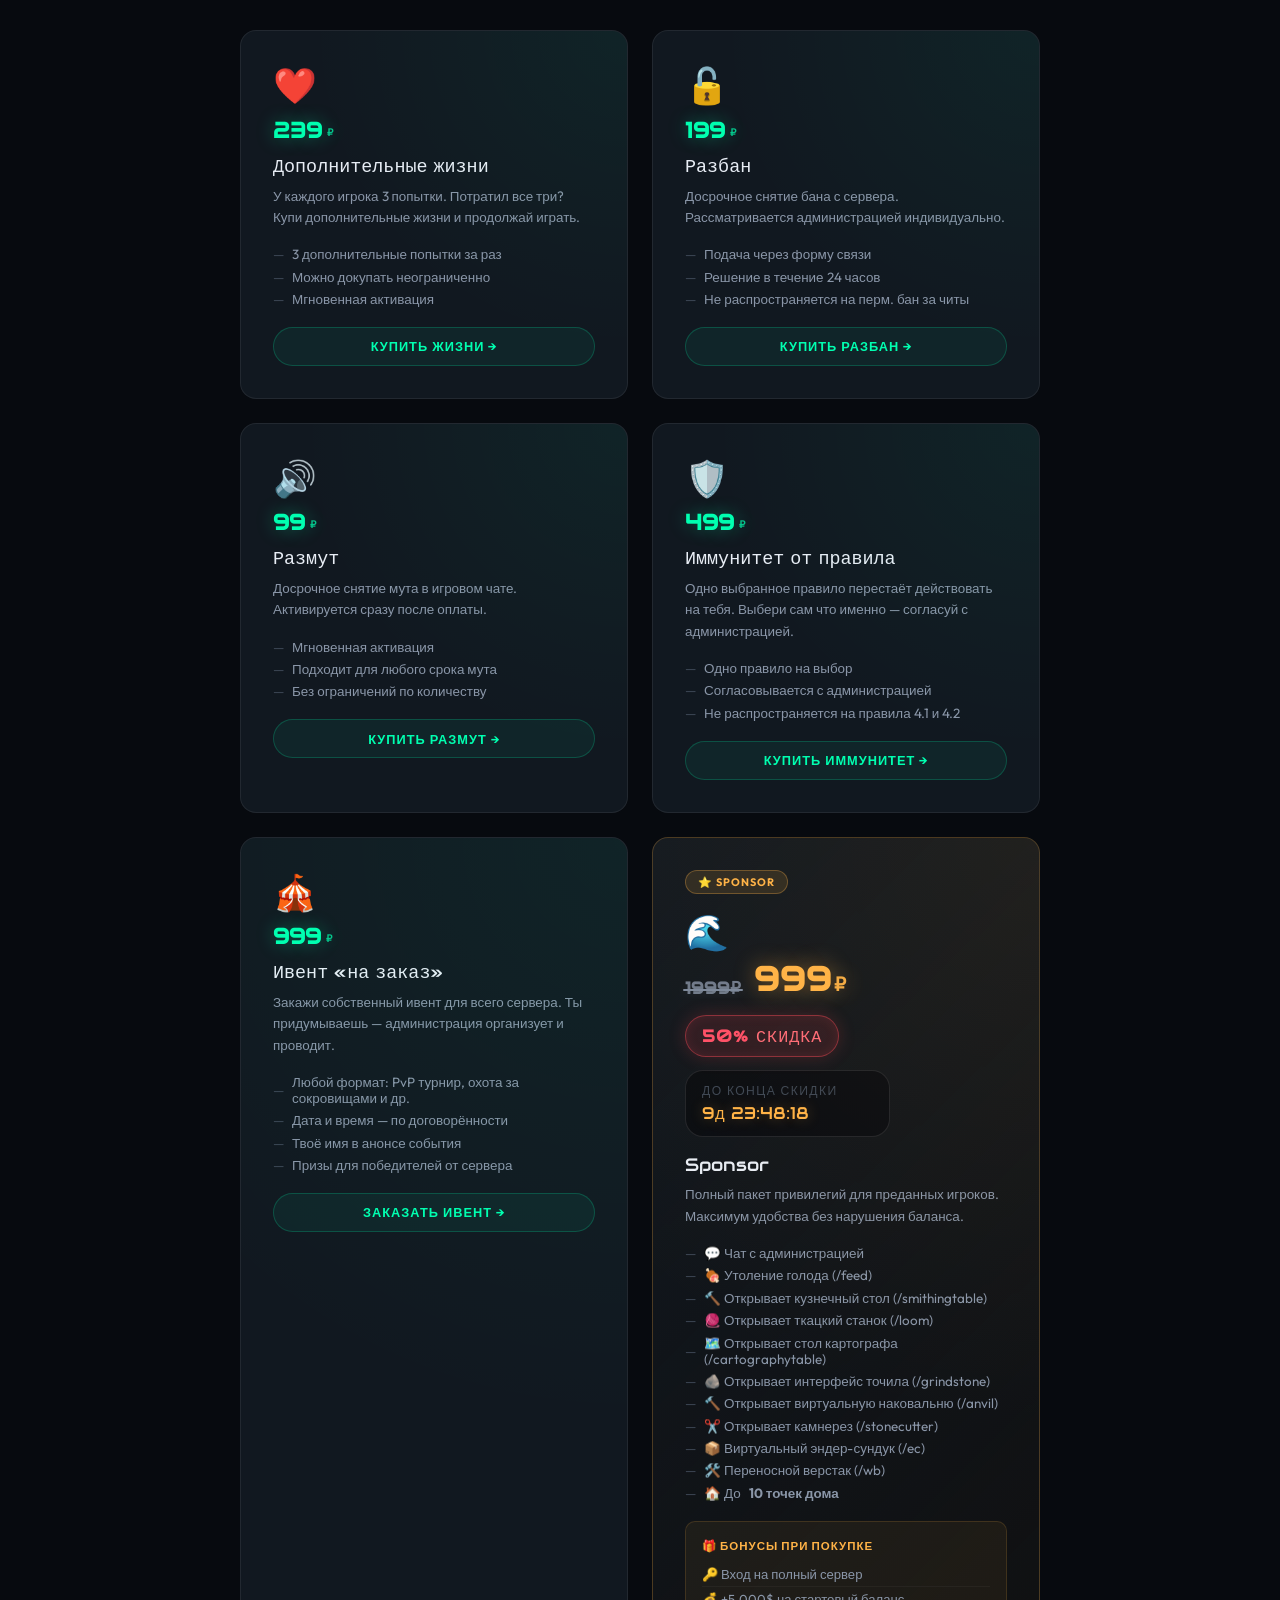
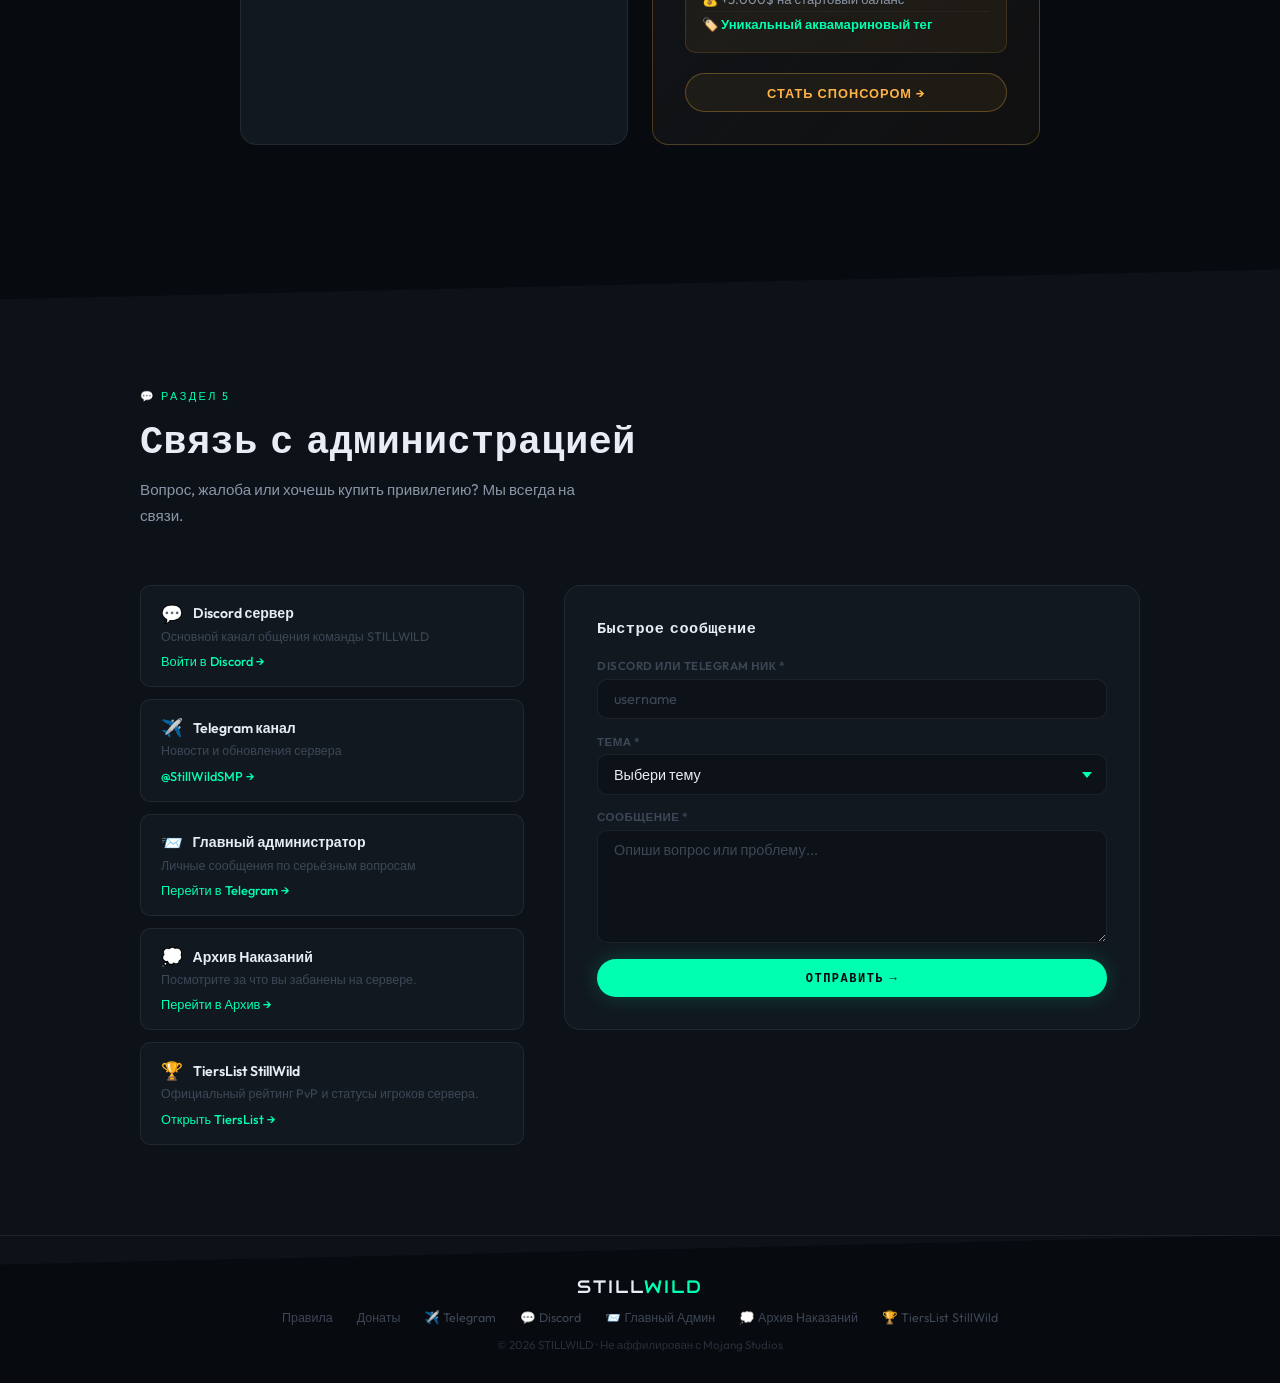
==== commit 38b942a9: "Update index.html" ====
--- a/index.html
+++ b/index.html
@@ -197,7 +197,7 @@
                     <div class="hc-stat"><span class="hc-stat-label">Режим</span><span class="hc-stat-val">Survival SMP</span></div>
                     <div class="hc-stat"><span class="hc-stat-label">Версия</span><span class="hc-stat-val">Java 1.21.11+</span></div>
                     <div class="hc-stat"><span class="hc-stat-label">Тип</span><span class="hc-stat-val">Vanilla</span></div>
-                    <div class="hc-stat"><span class="hc-stat-label">Доступ</span><span class="hc-stat-val">Whitelist</span></div>
+                    <div class="hc-stat"><span class="hc-stat-label">Доступ</span><span class="hc-stat-val">evenyone</span></div>
                     <div class="hc-stat"><span class="hc-stat-label">Логирование</span><span class="hc-stat-val">CoreProtect</span></div>
                 </div>
                 <div class="hc-divider"></div>
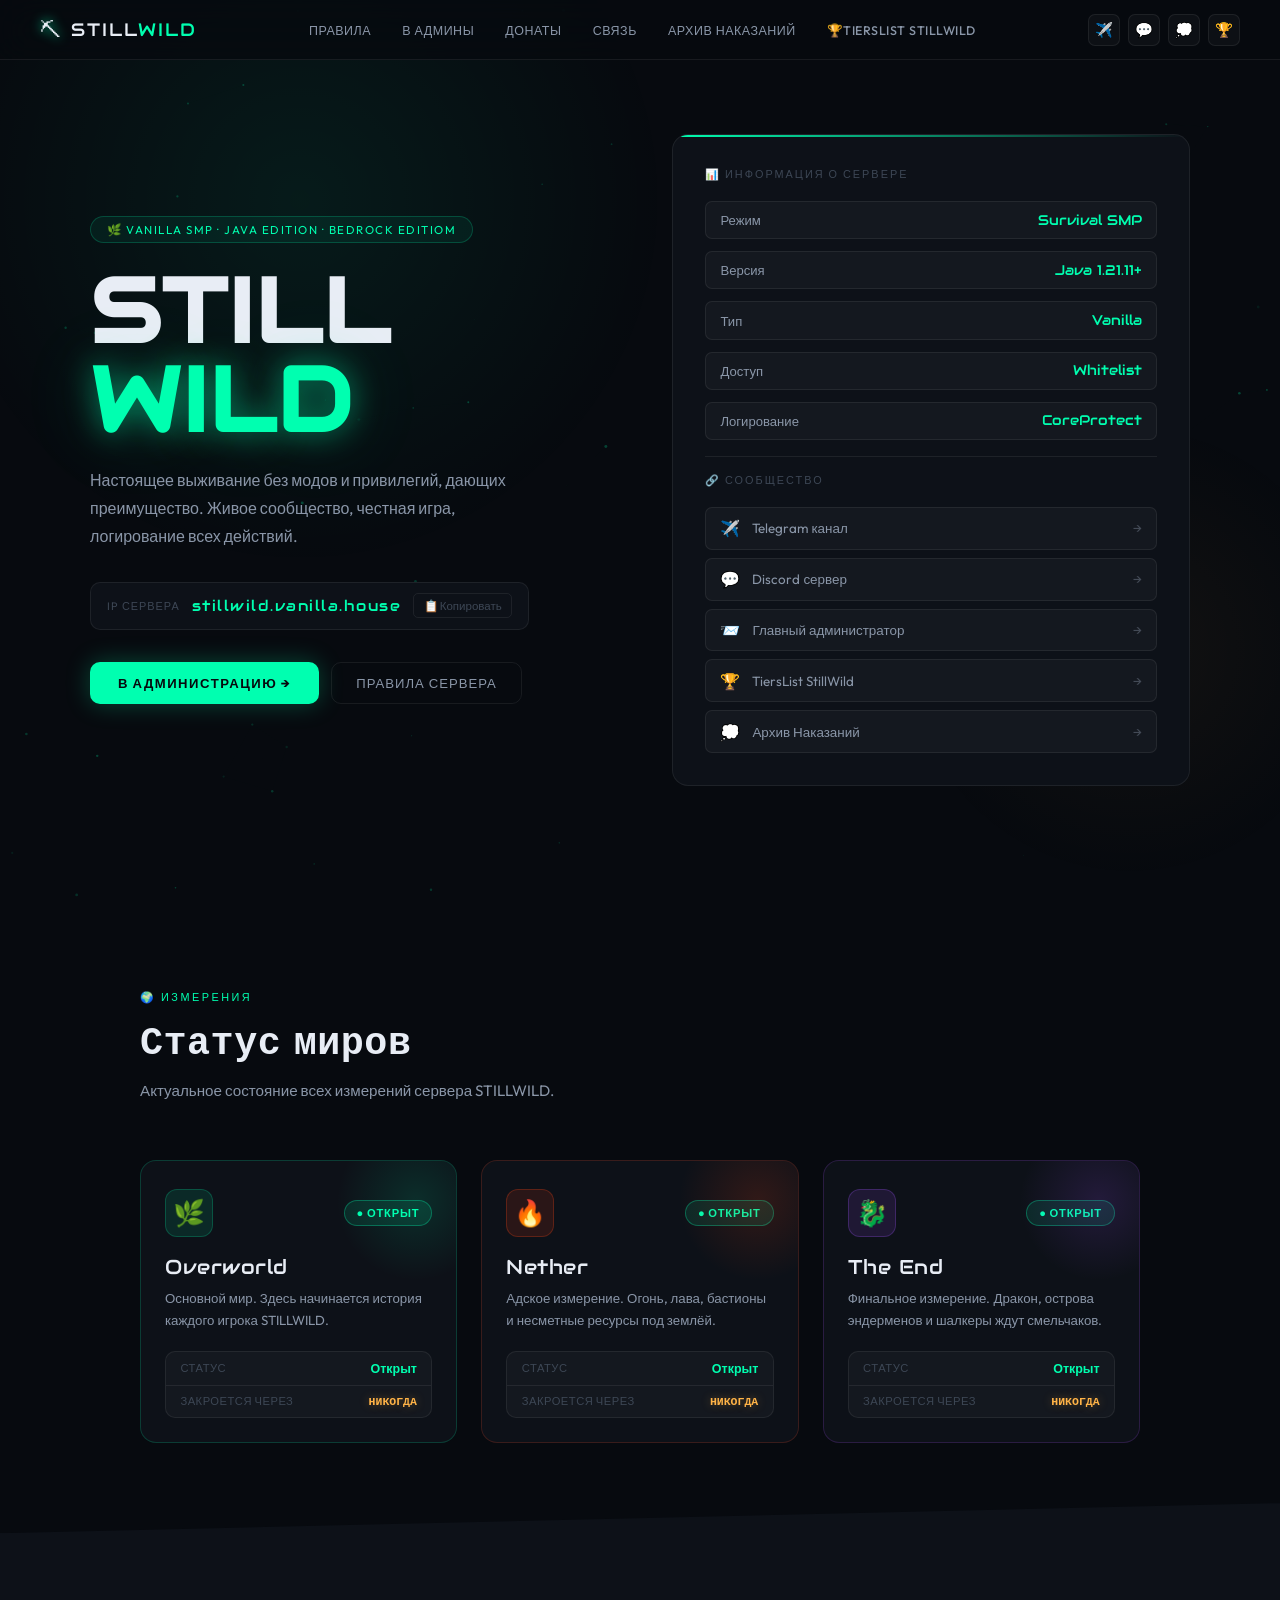
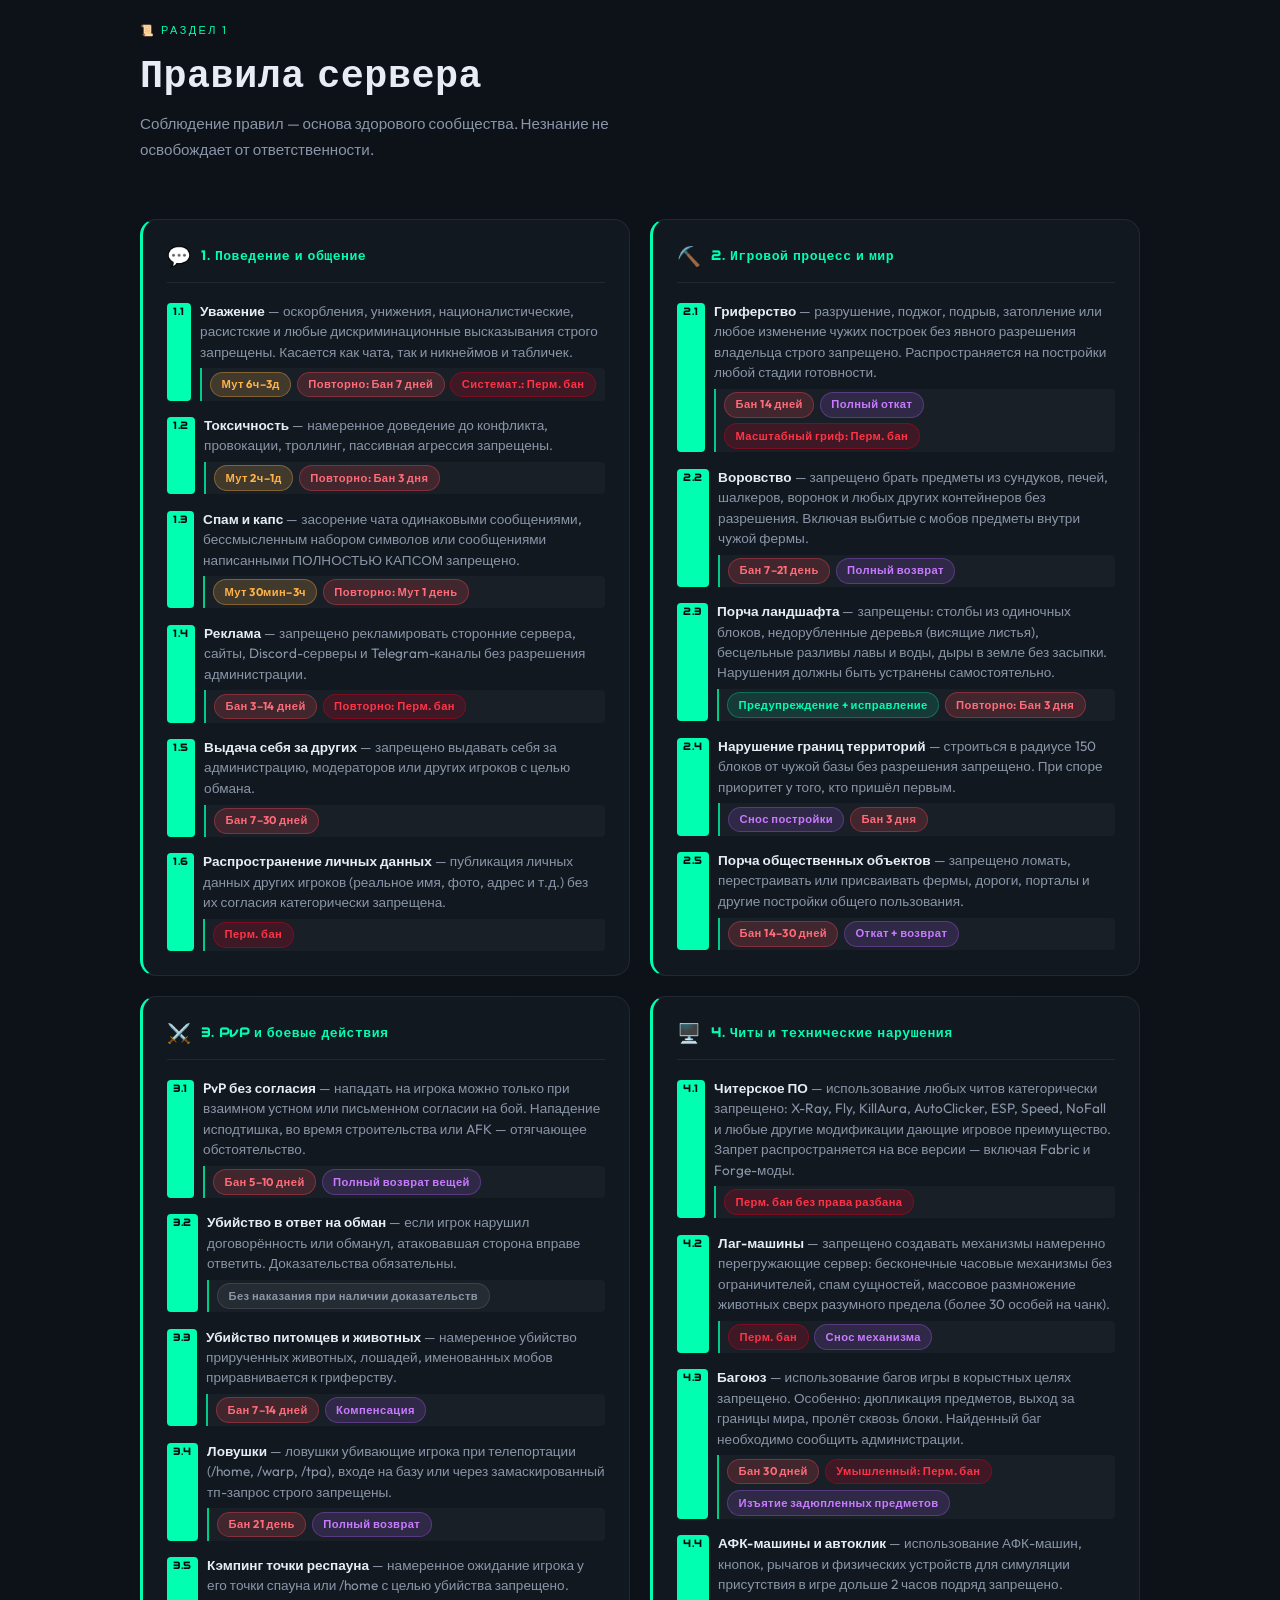
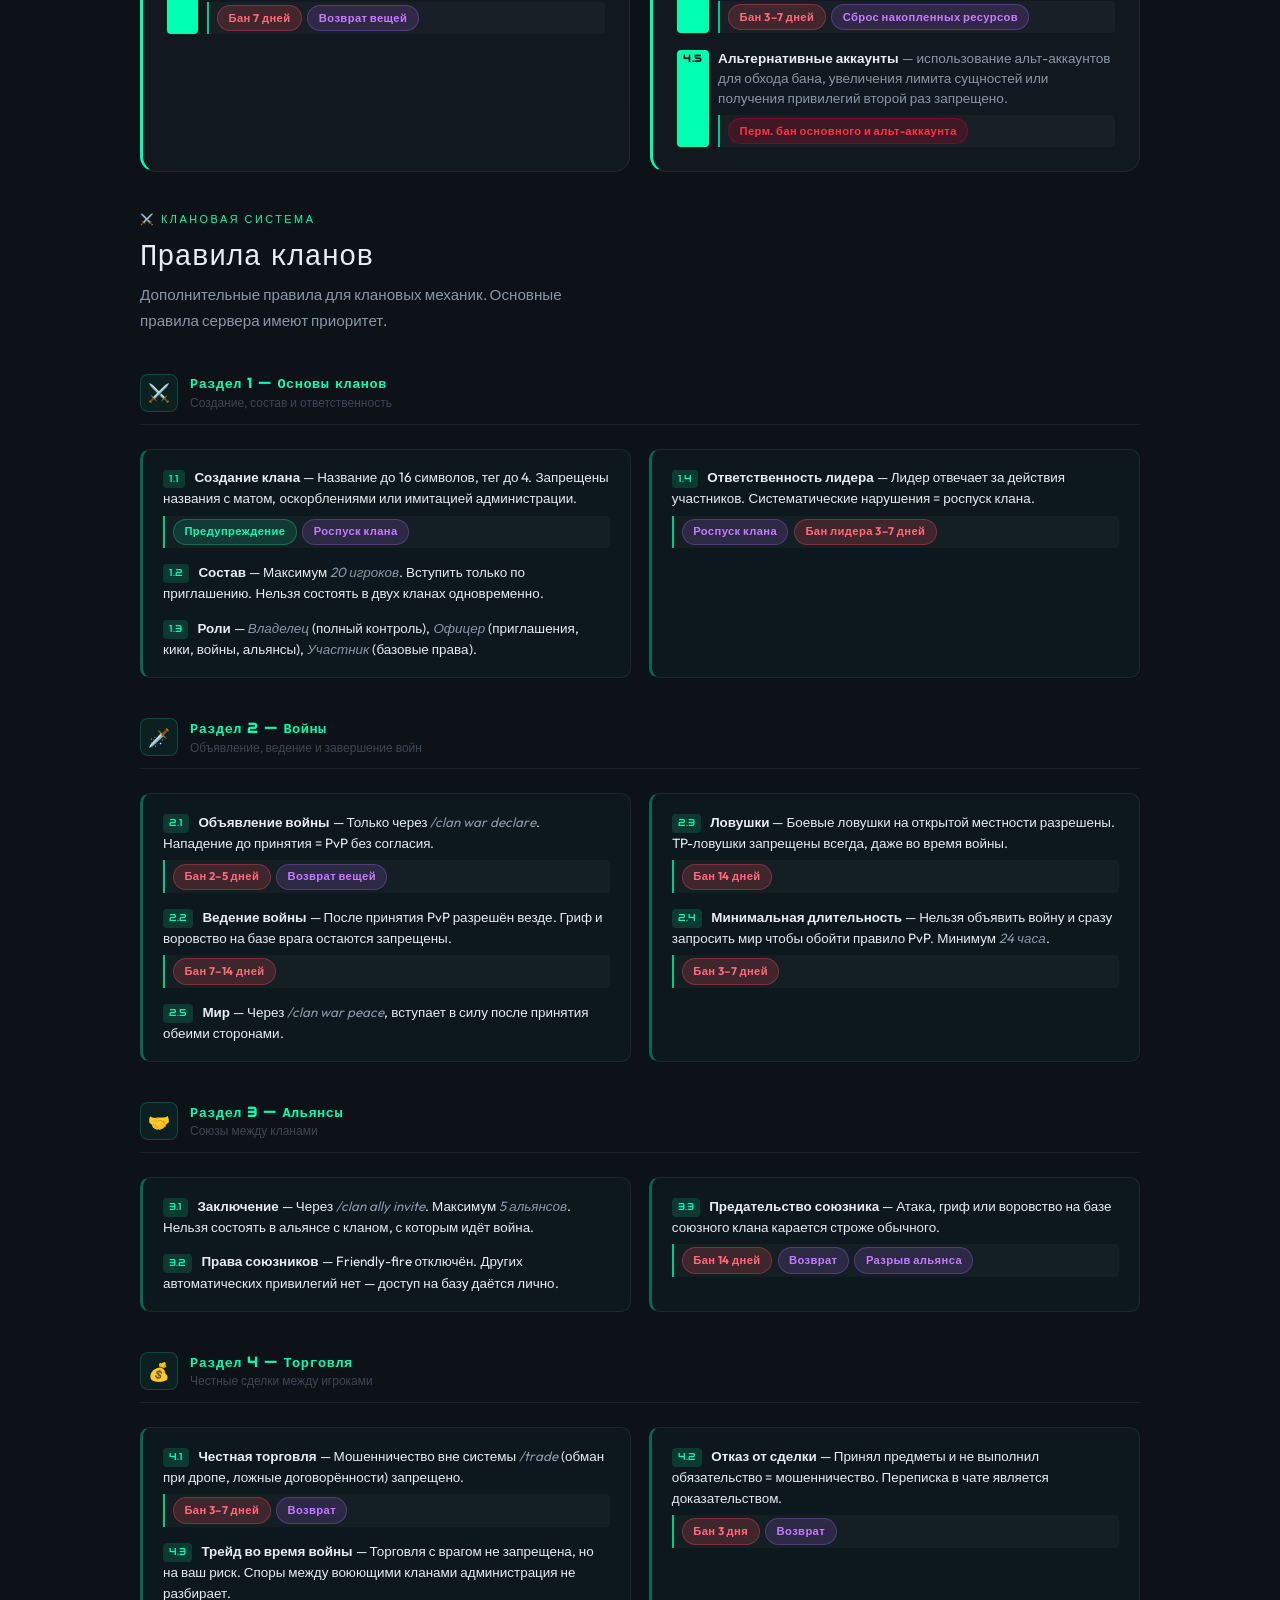
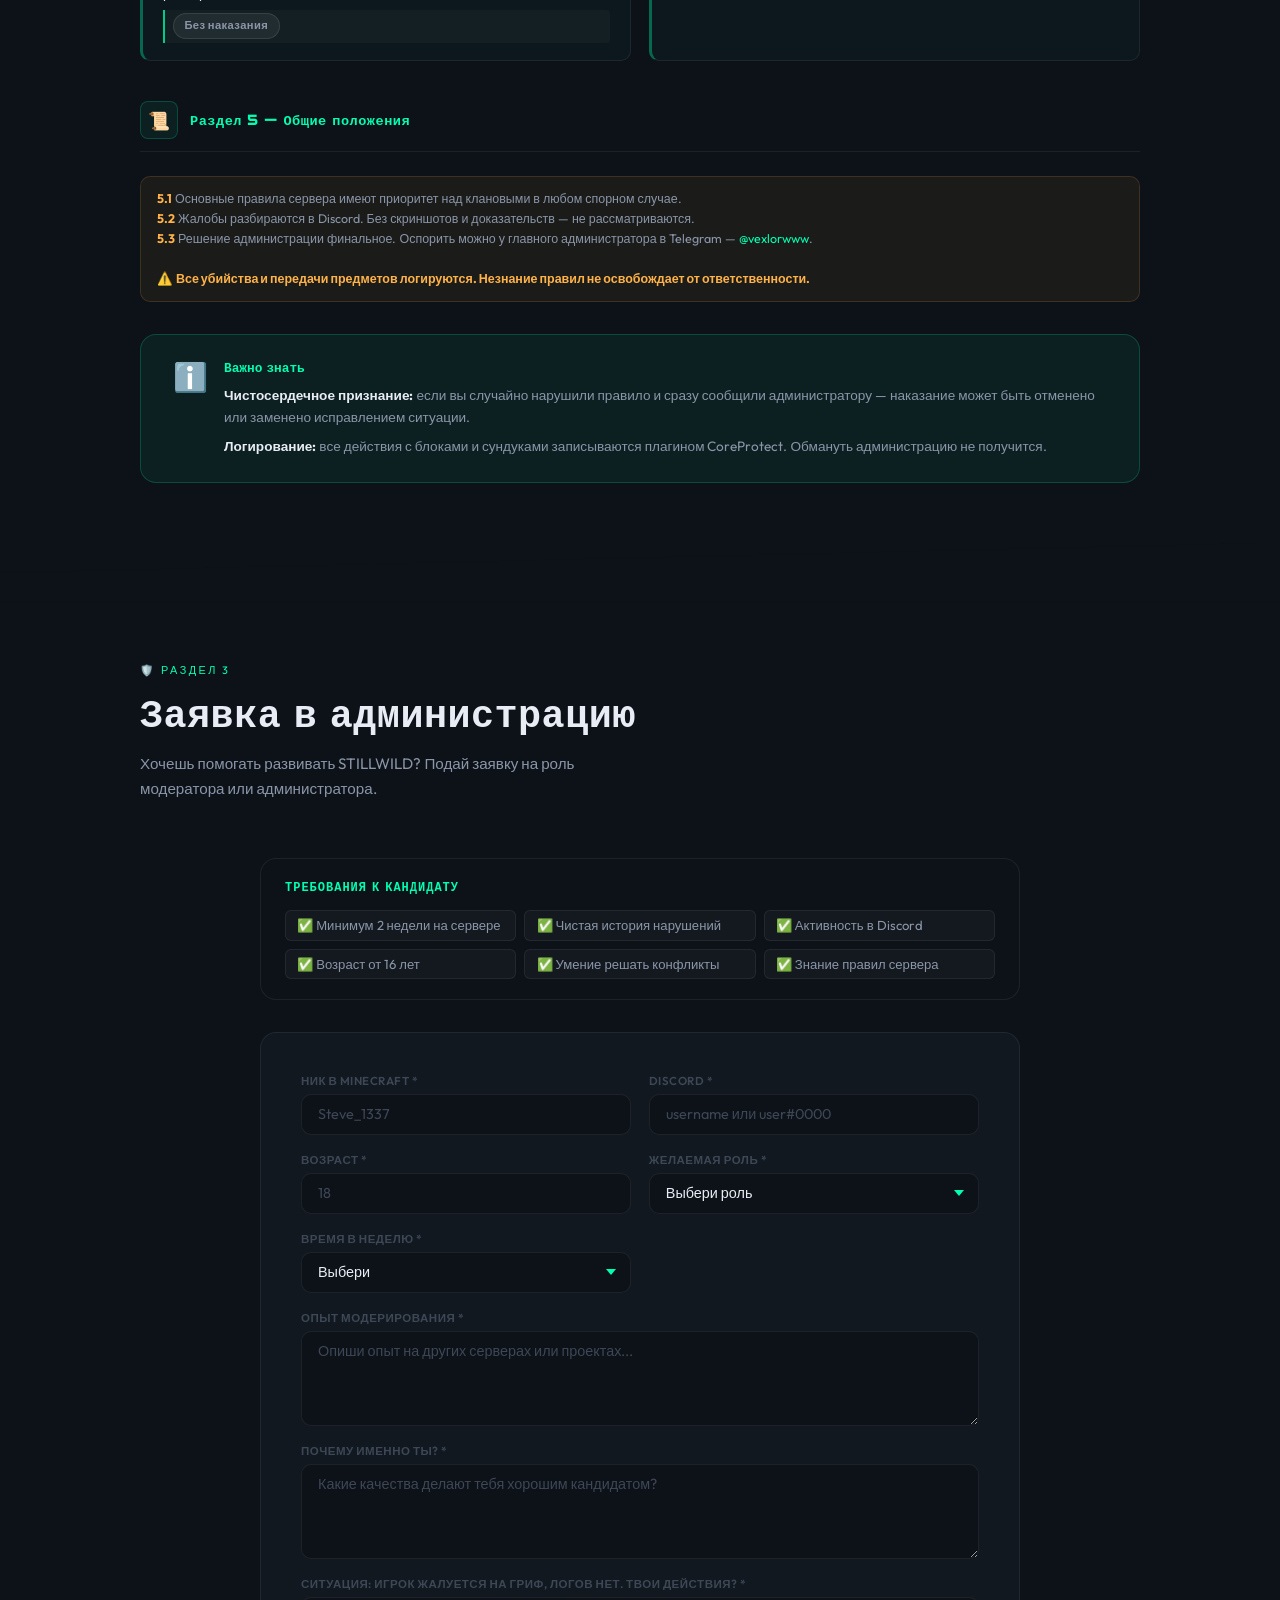
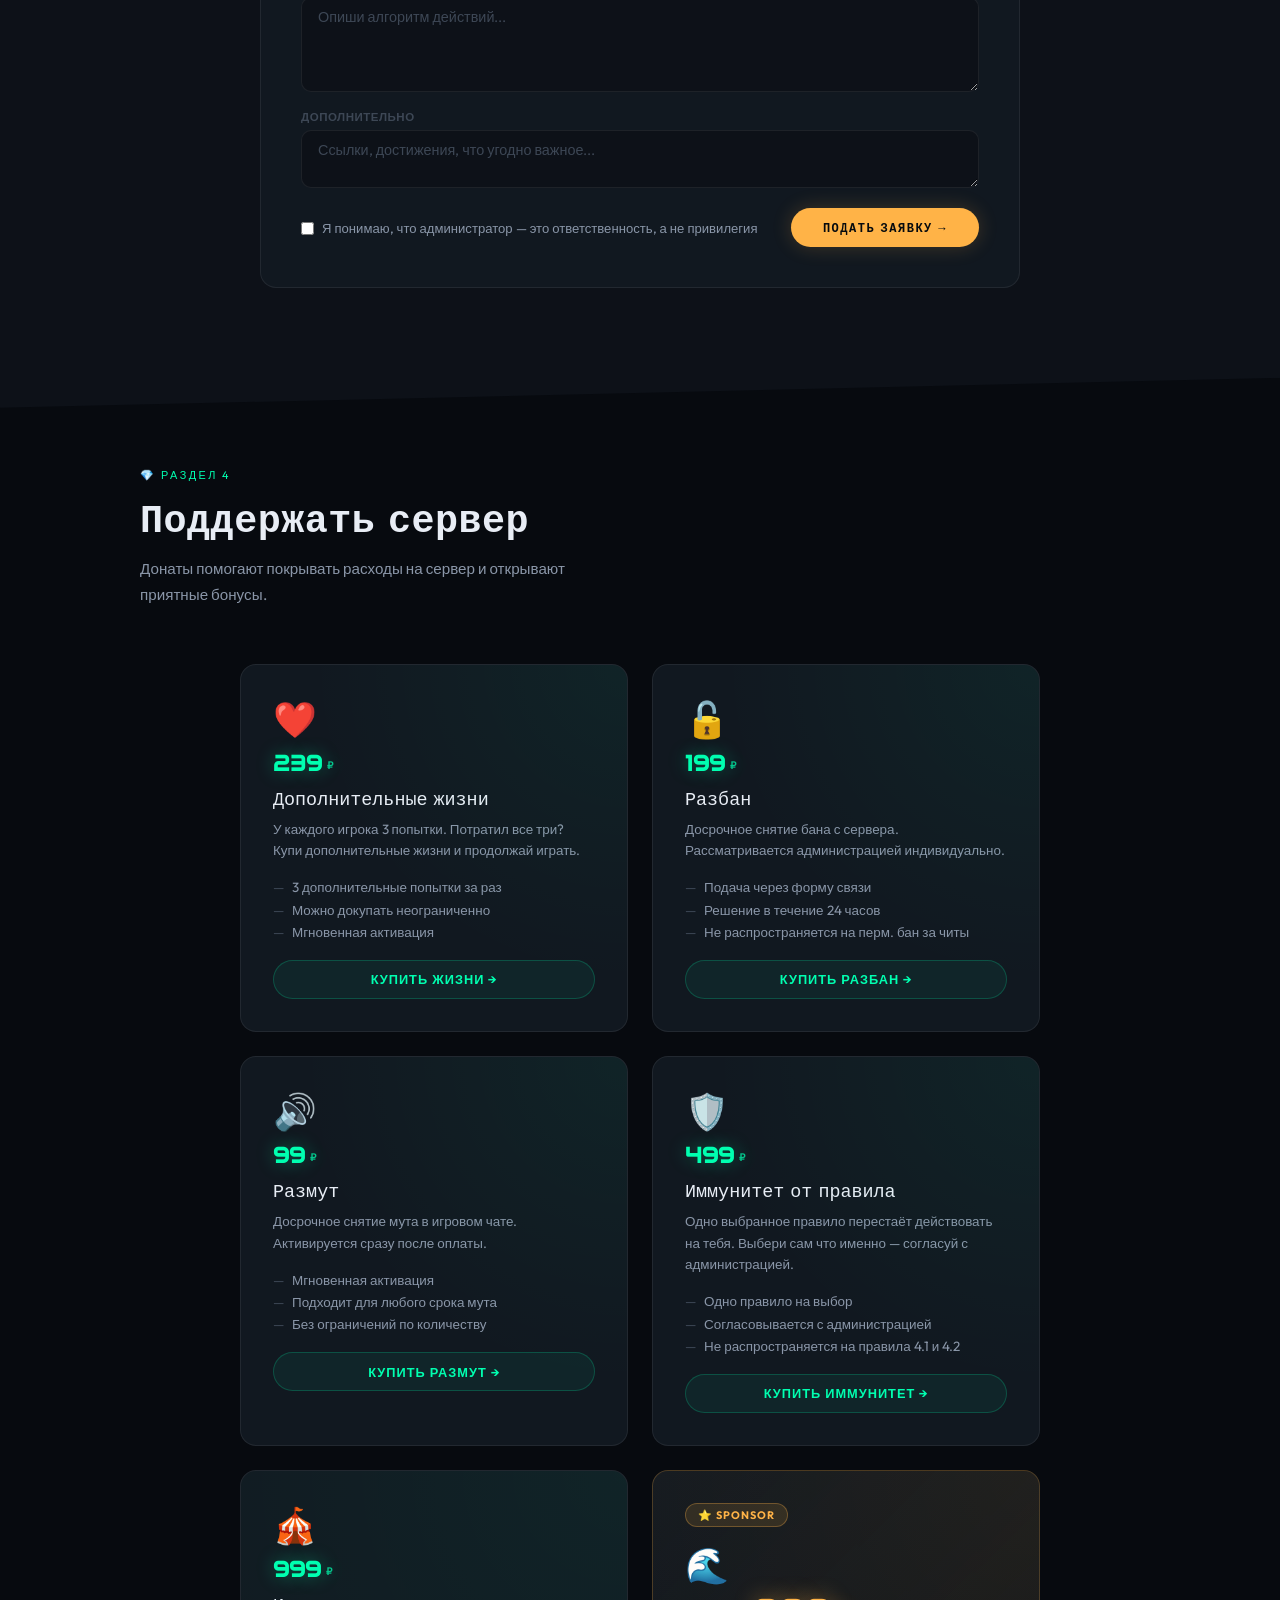
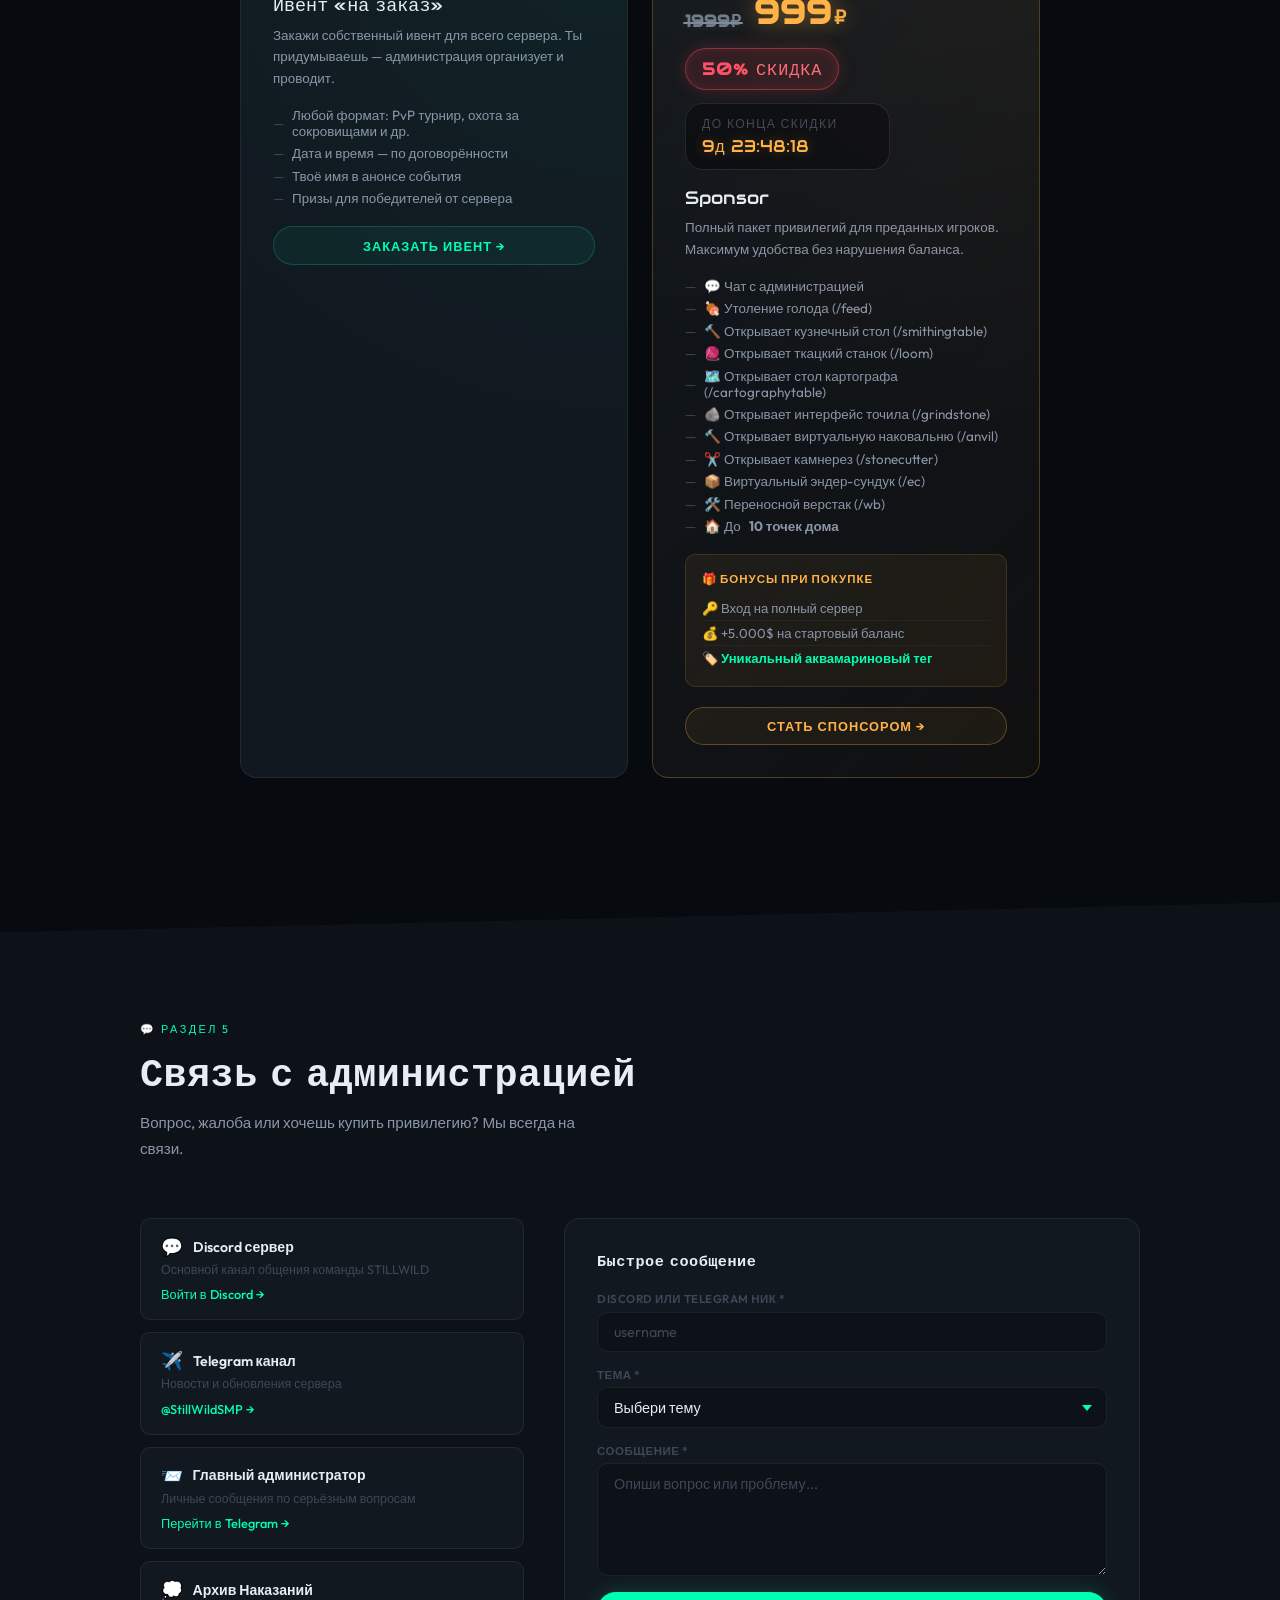
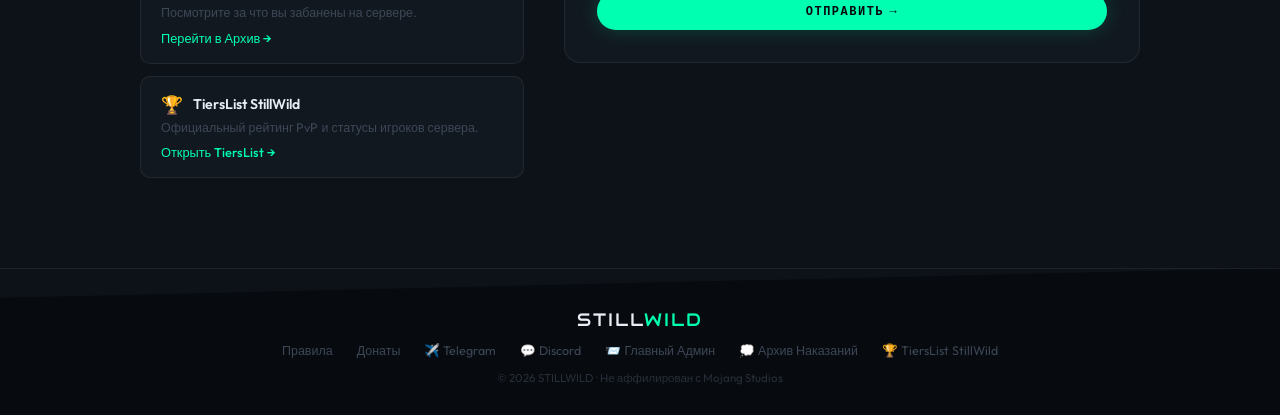
==== commit d483cdb6: "Update index.html" ====
--- a/index.html
+++ b/index.html
@@ -125,6 +125,93 @@
             padding:.75rem 1rem;font-size:.78rem;color:var(--text-2);line-height:1.6;
         }
         .clan-note strong{color:var(--amber)}
+
+        /* ── Worlds section ── */
+        .worlds-grid{
+            display:grid;
+            grid-template-columns:repeat(3,1fr);
+            gap:1.5rem;
+        }
+        @media(max-width:900px){.worlds-grid{grid-template-columns:1fr 1fr}}
+        @media(max-width:580px){.worlds-grid{grid-template-columns:1fr}}
+
+        .world-card{
+            position:relative;overflow:hidden;
+            background:var(--bg2);border:1px solid var(--border);
+            border-radius:var(--r-lg);padding:1.75rem 1.5rem 1.5rem;
+            transition:transform .25s,box-shadow .25s,border-color .25s;
+        }
+        .world-card:hover{transform:translateY(-6px)}
+
+        .world-nether{border-color:rgba(255,80,40,.18)}
+        .world-nether:hover{border-color:rgba(255,80,40,.45);box-shadow:0 20px 60px rgba(255,60,20,.12)}
+        .world-end{border-color:rgba(170,80,255,.18)}
+        .world-end:hover{border-color:rgba(170,80,255,.45);box-shadow:0 20px 60px rgba(150,60,255,.12)}
+        .world-overworld{border-color:rgba(0,255,176,.18)}
+        .world-overworld:hover{border-color:rgba(0,255,176,.45);box-shadow:0 20px 60px rgba(0,255,130,.12)}
+
+        .world-glow{
+            position:absolute;top:-40px;right:-40px;
+            width:160px;height:160px;border-radius:50%;
+            background:radial-gradient(circle,rgba(0,255,176,.12) 0%,transparent 70%);
+            pointer-events:none;
+        }
+        .nether-glow{background:radial-gradient(circle,rgba(255,70,20,.15) 0%,transparent 70%)}
+        .end-glow{background:radial-gradient(circle,rgba(160,80,255,.15) 0%,transparent 70%)}
+
+        .world-top{display:flex;align-items:center;justify-content:space-between;margin-bottom:1.1rem}
+
+        .world-ico-wrap{
+            width:48px;height:48px;border-radius:12px;
+            display:flex;align-items:center;justify-content:center;font-size:1.6rem;
+            flex-shrink:0;
+        }
+        .world-ico-green{background:rgba(0,255,176,.1);border:1px solid rgba(0,255,176,.2)}
+        .world-ico-red{background:rgba(255,70,20,.12);border:1px solid rgba(255,70,20,.25)}
+        .world-ico-purple{background:rgba(160,80,255,.12);border:1px solid rgba(160,80,255,.25)}
+
+        .world-badge{
+            display:inline-flex;align-items:center;gap:.3rem;
+            padding:.3rem .75rem;border-radius:50px;
+            font-size:.7rem;font-weight:700;letter-spacing:.8px;text-transform:uppercase;
+        }
+        .world-badge.open{
+            background:rgba(0,255,176,.1);border:1px solid rgba(0,255,176,.3);color:var(--mint);
+            animation:pulse-badge 2.5s ease-in-out infinite;
+        }
+        .world-badge.closed{
+            background:rgba(255,71,87,.1);border:1px solid rgba(255,71,87,.3);color:#ff4757;
+        }
+        @keyframes pulse-badge{
+            0%,100%{box-shadow:0 0 0 0 rgba(0,255,176,.25)}
+            50%{box-shadow:0 0 0 5px rgba(0,255,176,0)}
+        }
+
+        .world-name{
+            font-family:'Audiowide',monospace;
+            font-size:1.25rem;letter-spacing:.5px;
+            color:var(--text);margin-bottom:.5rem;
+        }
+        .world-desc{
+            font-size:.83rem;color:var(--text-2);line-height:1.6;margin-bottom:1.25rem;
+        }
+
+        .world-meta{
+            background:var(--surface);border:1px solid var(--border);
+            border-radius:var(--r);overflow:hidden;
+        }
+        .world-meta-row{
+            display:flex;align-items:center;justify-content:space-between;
+            padding:.55rem .9rem;font-size:.78rem;
+        }
+        .world-meta-row+.world-meta-row{border-top:1px solid var(--border)}
+        .world-meta-label{color:var(--text-3);text-transform:uppercase;letter-spacing:.5px;font-size:.7rem}
+        .world-meta-val{font-weight:600;color:var(--text)}
+        .open-val{color:var(--mint)}
+        .never-val{
+            color:var(--amber);font-family:'Audiowide',monospace;font-size:.72rem;
+            text-shadow:0 0 10px rgba(255,179,71,.35);
+        }
     </style>
 </head>
 <body>
@@ -197,7 +284,7 @@
                     <div class="hc-stat"><span class="hc-stat-label">Режим</span><span class="hc-stat-val">Survival SMP</span></div>
                     <div class="hc-stat"><span class="hc-stat-label">Версия</span><span class="hc-stat-val">Java 1.21.11+</span></div>
                     <div class="hc-stat"><span class="hc-stat-label">Тип</span><span class="hc-stat-val">Vanilla</span></div>
-                    <div class="hc-stat"><span class="hc-stat-label">Доступ</span><span class="hc-stat-val">evenyone</span></div>
+                    <div class="hc-stat"><span class="hc-stat-label">Доступ</span><span class="hc-stat-val">Whitelist</span></div>
                     <div class="hc-stat"><span class="hc-stat-label">Логирование</span><span class="hc-stat-val">CoreProtect</span></div>
                 </div>
                 <div class="hc-divider"></div>
@@ -210,6 +297,83 @@
                     <a href="https://stillwildproject.github.io/archivebanned" target="_blank" class="hc-social-link"><span class="sl-ico">💭</span> Архив Наказаний<span class="sl-arr">→</span></a>
                 </div>
             </div>
+        </div>
+    </div>
+</section>
+
+<!-- WORLDS -->
+<section id="worlds" class="section">
+    <div class="container">
+        <div class="sec-head rv">
+            <div class="sec-eyebrow">🌍 Измерения</div>
+            <h2 class="sec-title">Статус миров</h2>
+            <p class="sec-desc">Актуальное состояние всех измерений сервера STILLWILD.</p>
+        </div>
+        <div class="worlds-grid rv d1">
+
+            <!-- Overworld -->
+            <div class="world-card world-overworld">
+                <div class="world-glow"></div>
+                <div class="world-top">
+                    <div class="world-ico-wrap world-ico-green">🌿</div>
+                    <div class="world-badge open">● ОТКРЫТ</div>
+                </div>
+                <div class="world-name">Overworld</div>
+                <div class="world-desc">Основной мир. Здесь начинается история каждого игрока STILLWILD.</div>
+                <div class="world-meta">
+                    <div class="world-meta-row">
+                        <span class="world-meta-label">Статус</span>
+                        <span class="world-meta-val open-val">Открыт</span>
+                    </div>
+                    <div class="world-meta-row">
+                        <span class="world-meta-label">Закроется через</span>
+                        <span class="world-meta-val never-val">НИКОГДА</span>
+                    </div>
+                </div>
+            </div>
+
+            <!-- Nether -->
+            <div class="world-card world-nether">
+                <div class="world-glow nether-glow"></div>
+                <div class="world-top">
+                    <div class="world-ico-wrap world-ico-red">🔥</div>
+                    <div class="world-badge open">● ОТКРЫТ</div>
+                </div>
+                <div class="world-name">Nether</div>
+                <div class="world-desc">Адское измерение. Огонь, лава, бастионы и несметные ресурсы под землёй.</div>
+                <div class="world-meta">
+                    <div class="world-meta-row">
+                        <span class="world-meta-label">Статус</span>
+                        <span class="world-meta-val open-val">Открыт</span>
+                    </div>
+                    <div class="world-meta-row">
+                        <span class="world-meta-label">Закроется через</span>
+                        <span class="world-meta-val never-val">НИКОГДА</span>
+                    </div>
+                </div>
+            </div>
+
+            <!-- End -->
+            <div class="world-card world-end">
+                <div class="world-glow end-glow"></div>
+                <div class="world-top">
+                    <div class="world-ico-wrap world-ico-purple">🐉</div>
+                    <div class="world-badge open">● ОТКРЫТ</div>
+                </div>
+                <div class="world-name">The End</div>
+                <div class="world-desc">Финальное измерение. Дракон, острова эндерменов и шалкеры ждут смельчаков.</div>
+                <div class="world-meta">
+                    <div class="world-meta-row">
+                        <span class="world-meta-label">Статус</span>
+                        <span class="world-meta-val open-val">Открыт</span>
+                    </div>
+                    <div class="world-meta-row">
+                        <span class="world-meta-label">Закроется через</span>
+                        <span class="world-meta-val never-val">НИКОГДА</span>
+                    </div>
+                </div>
+            </div>
+
         </div>
     </div>
 </section>
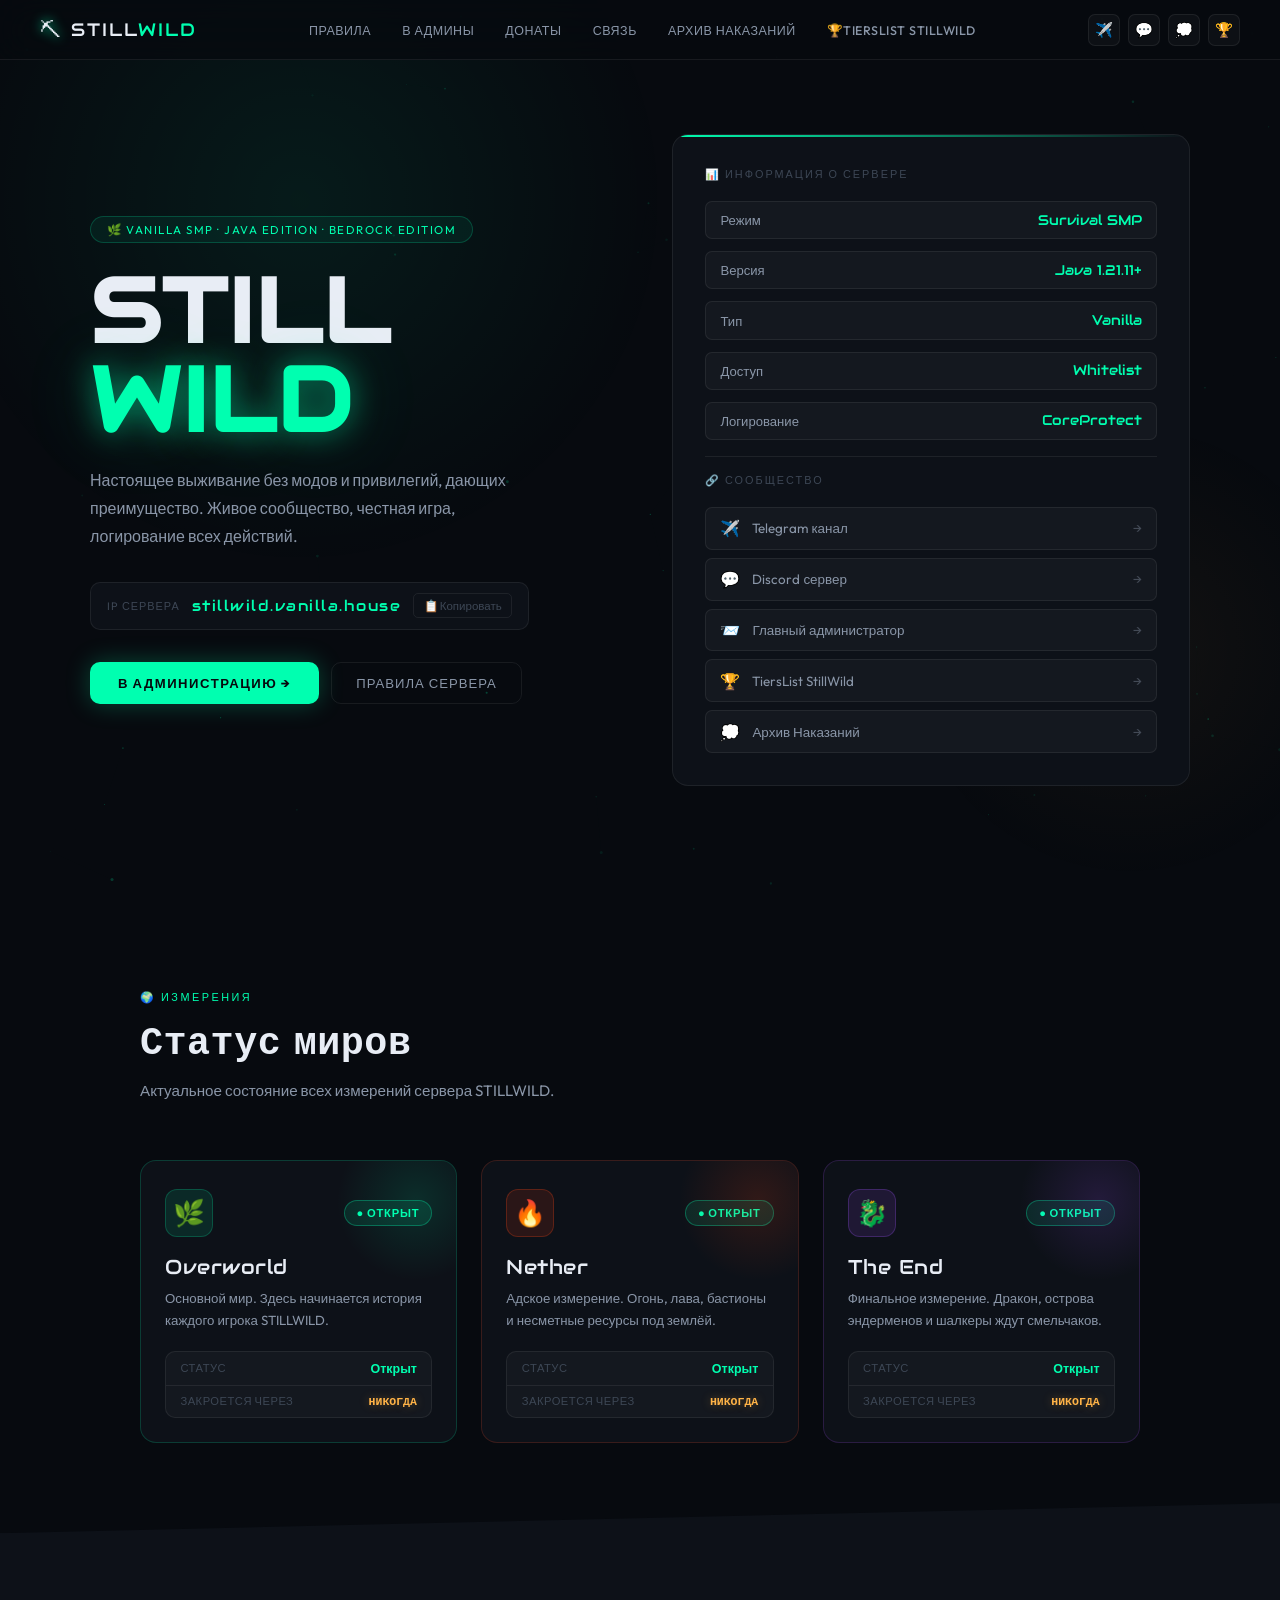
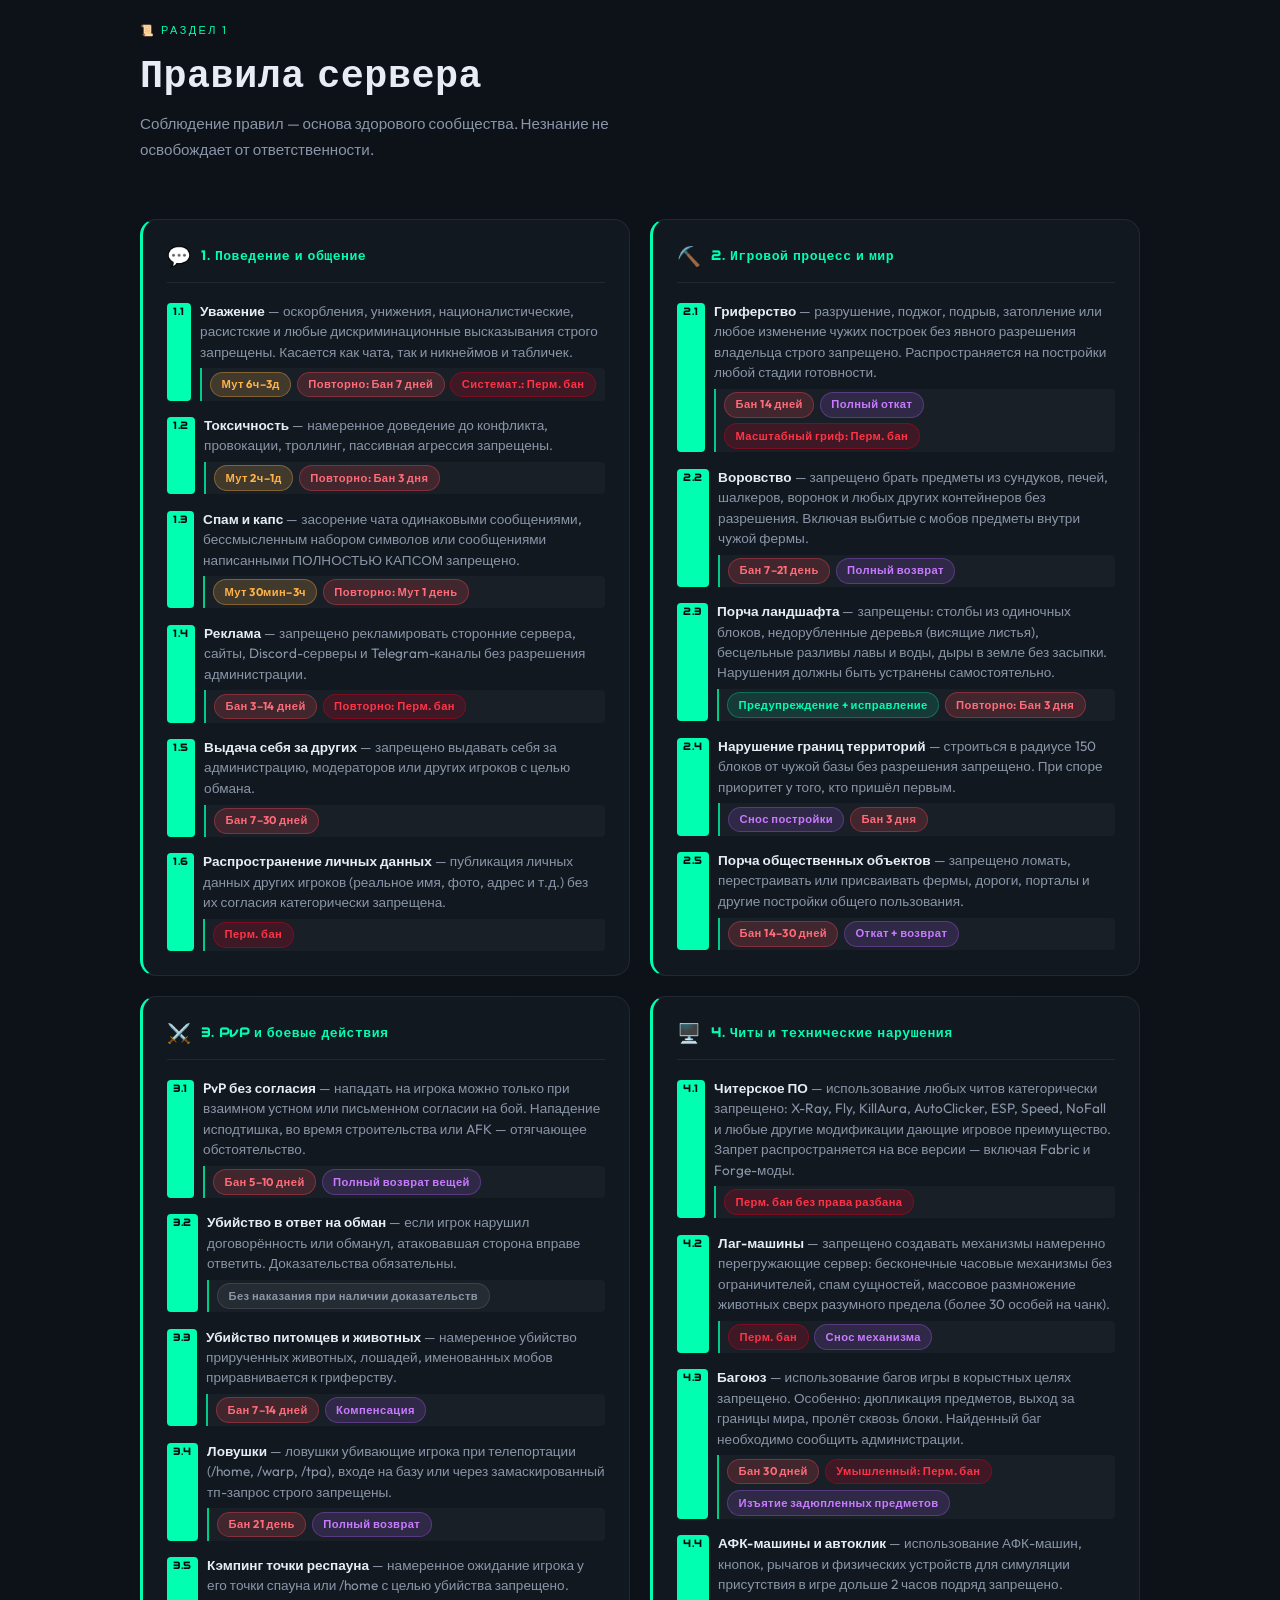
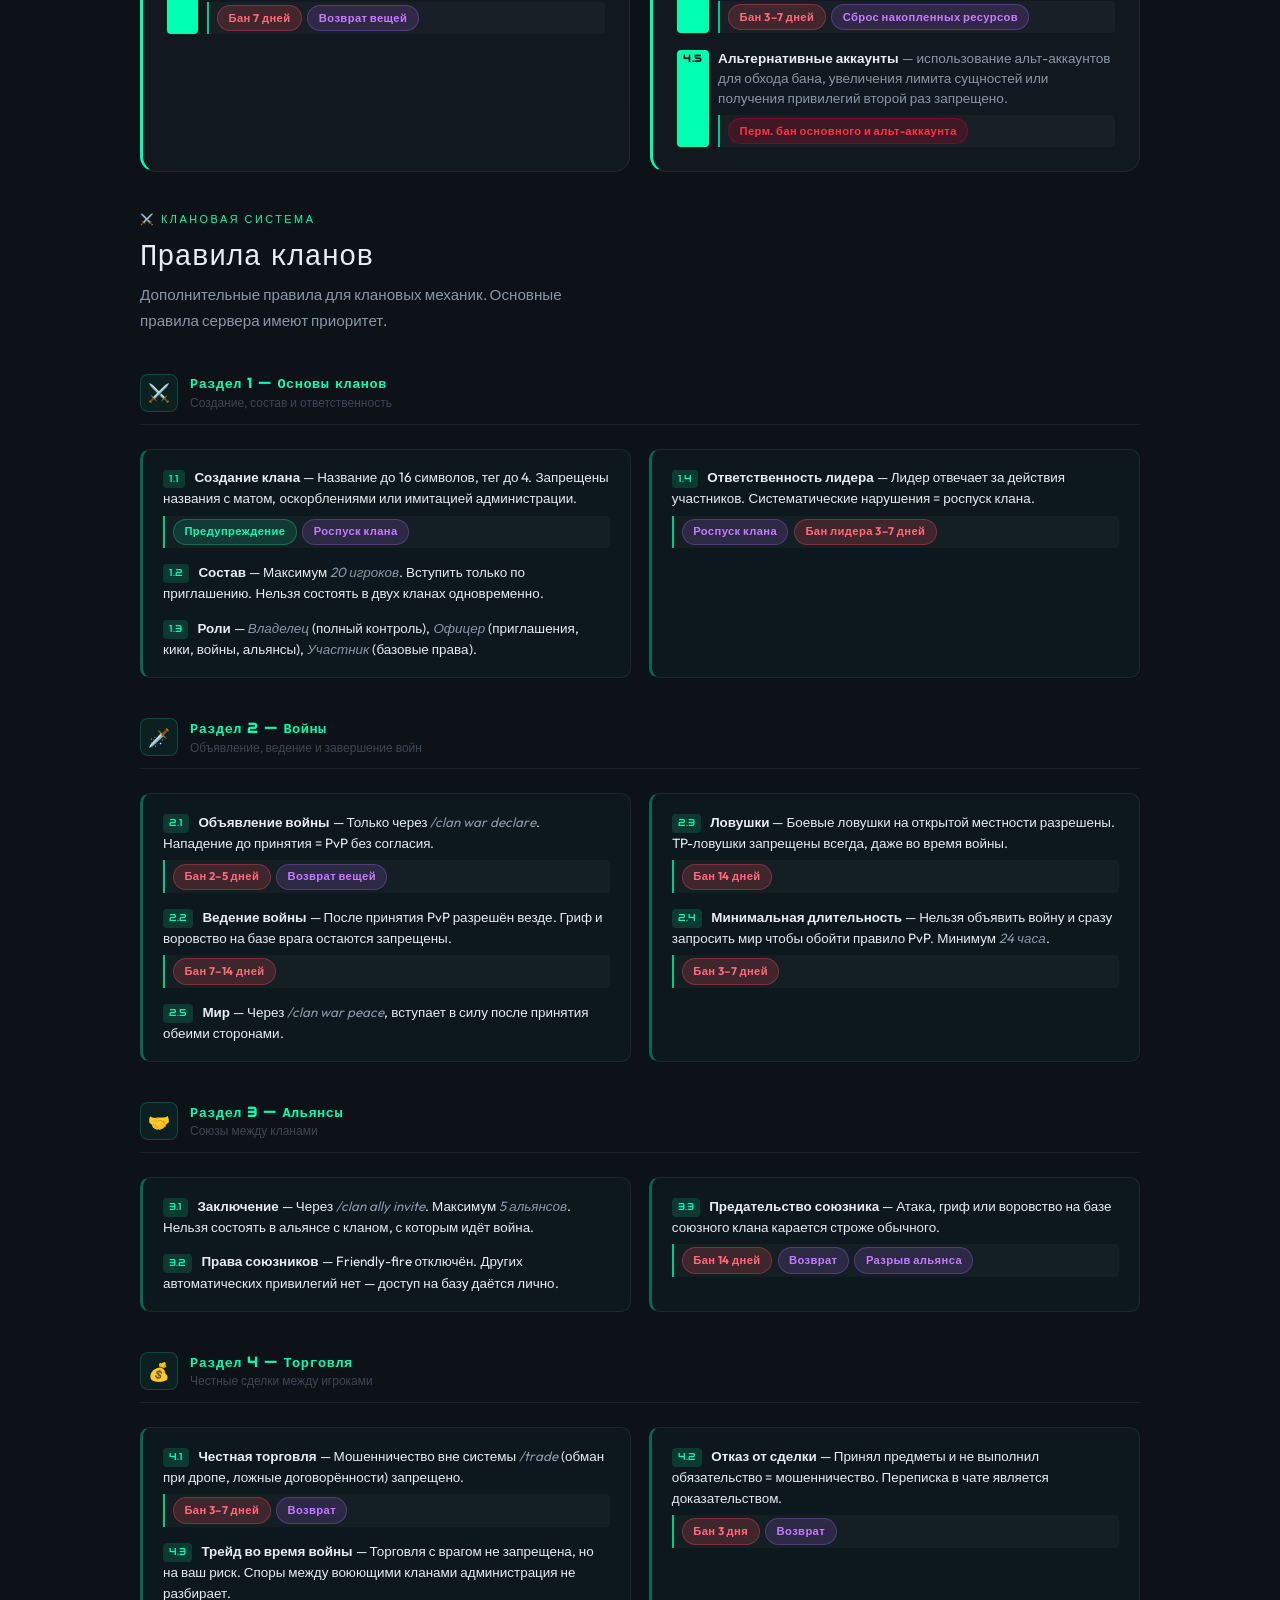
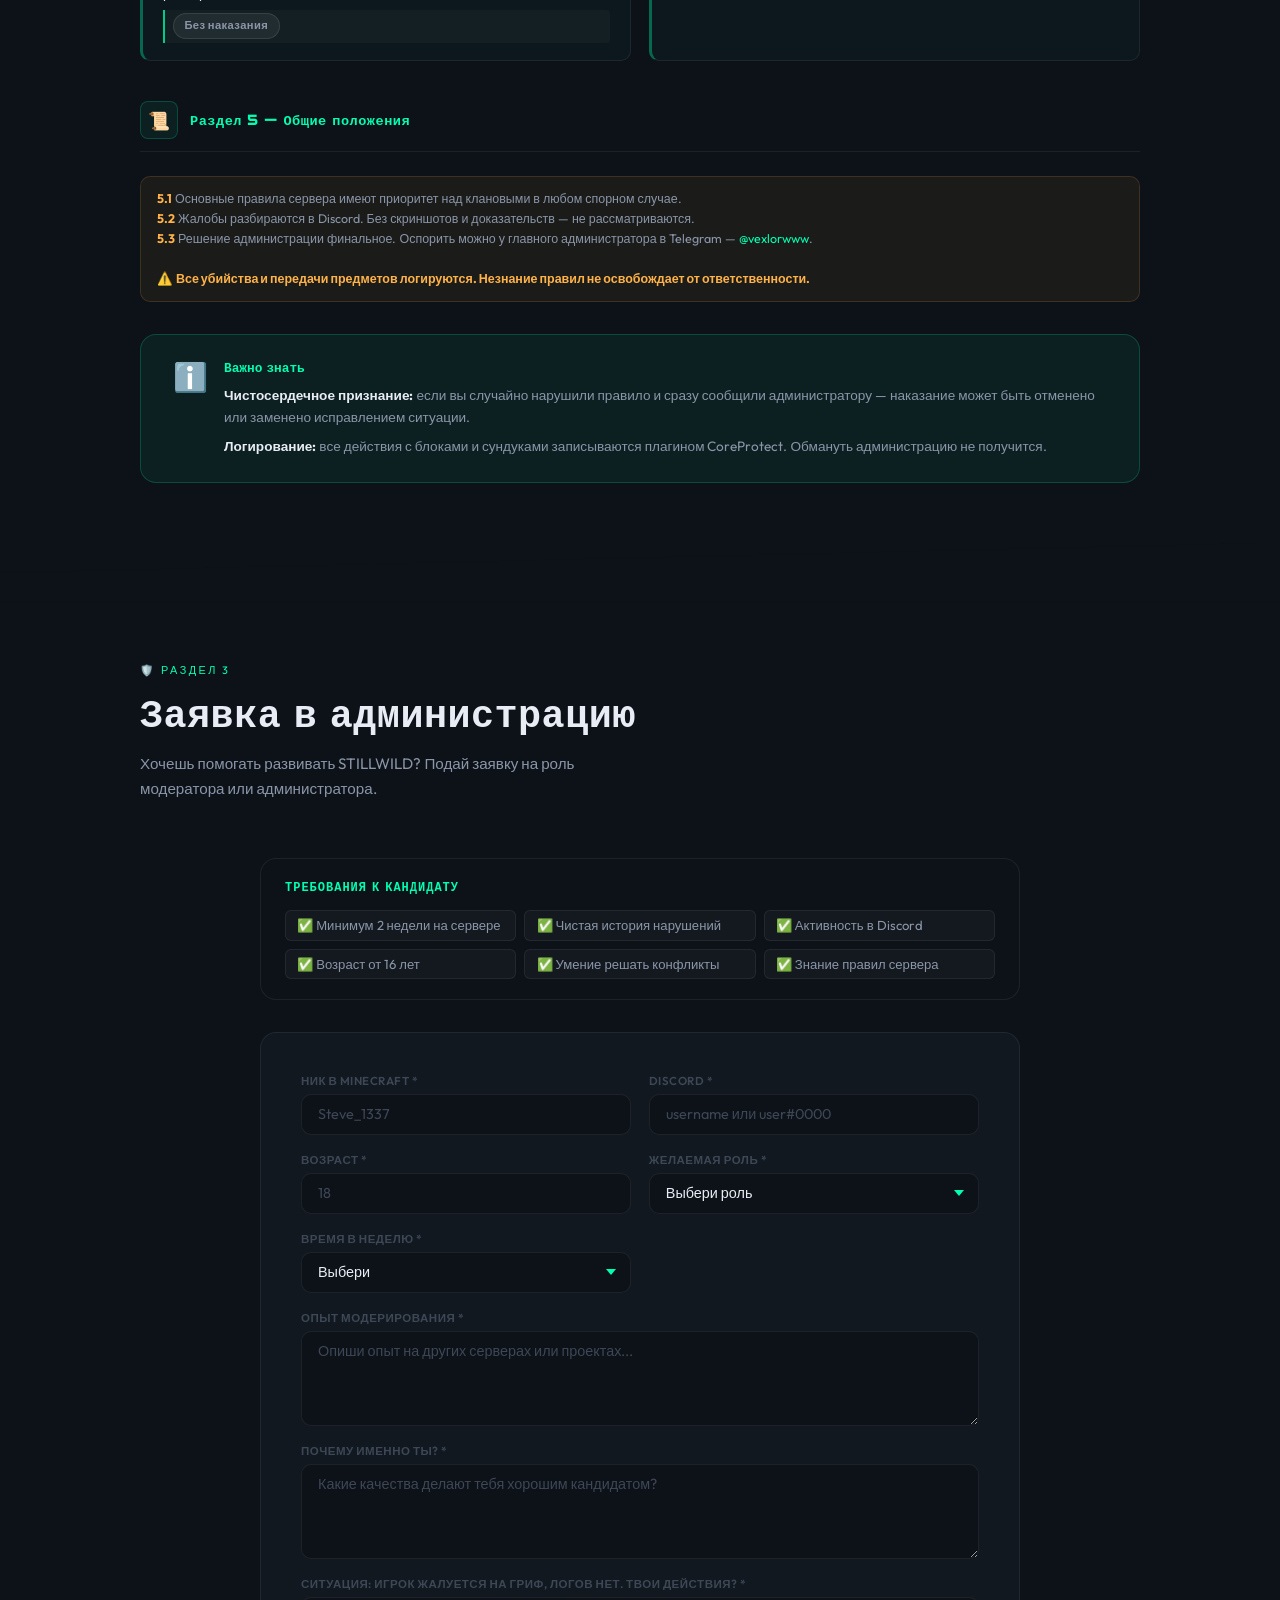
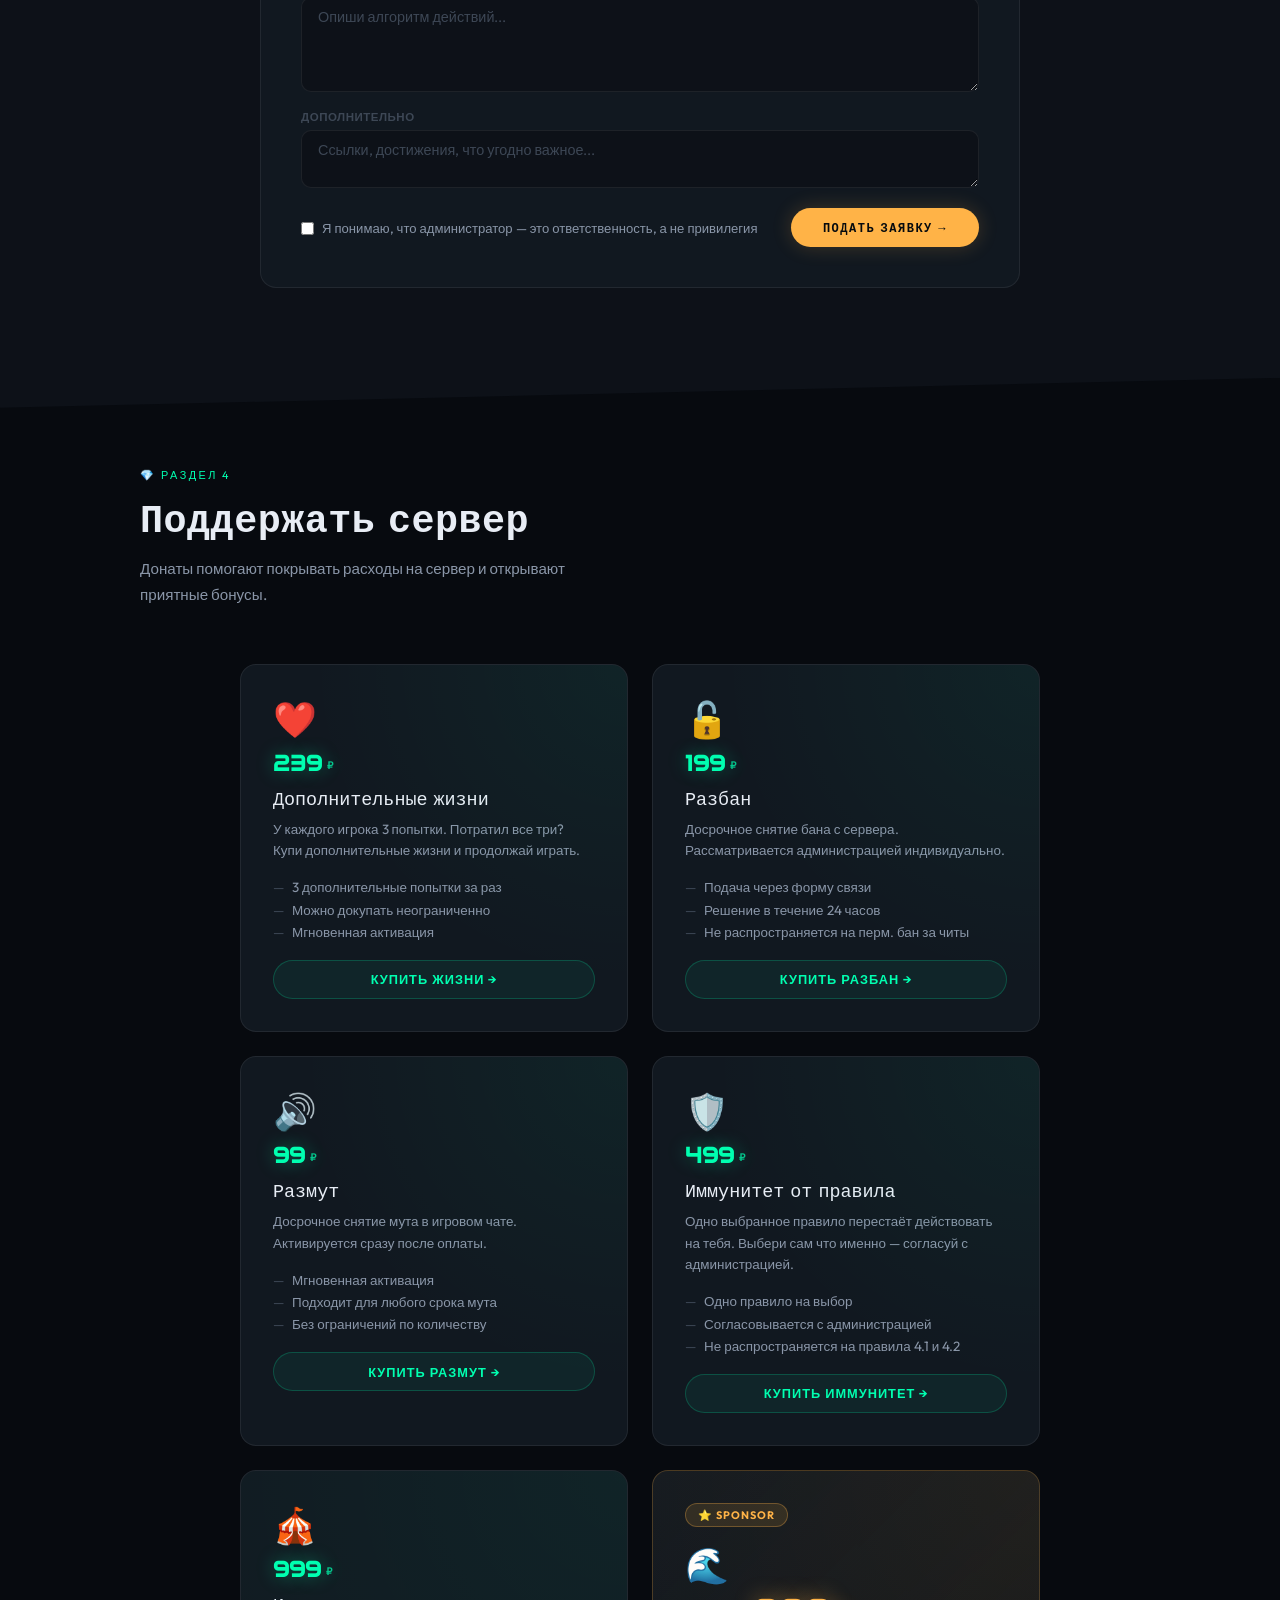
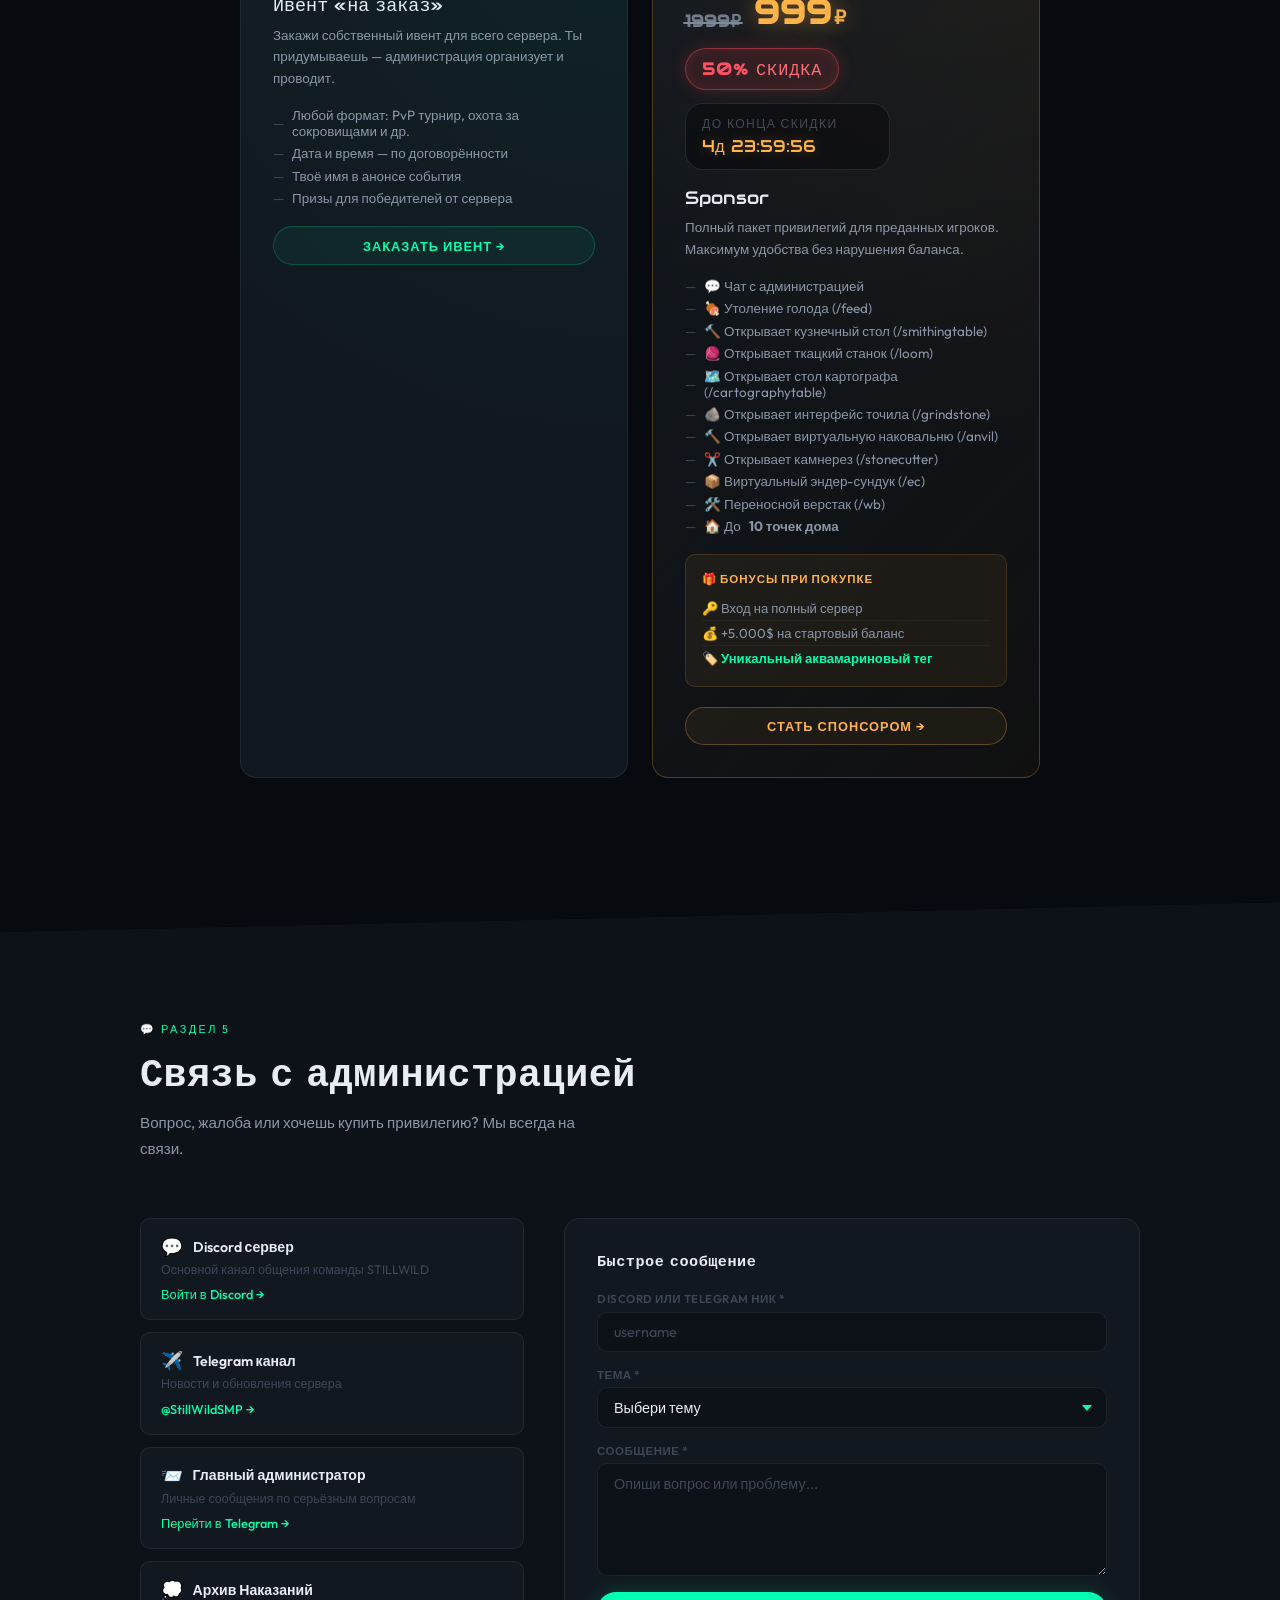
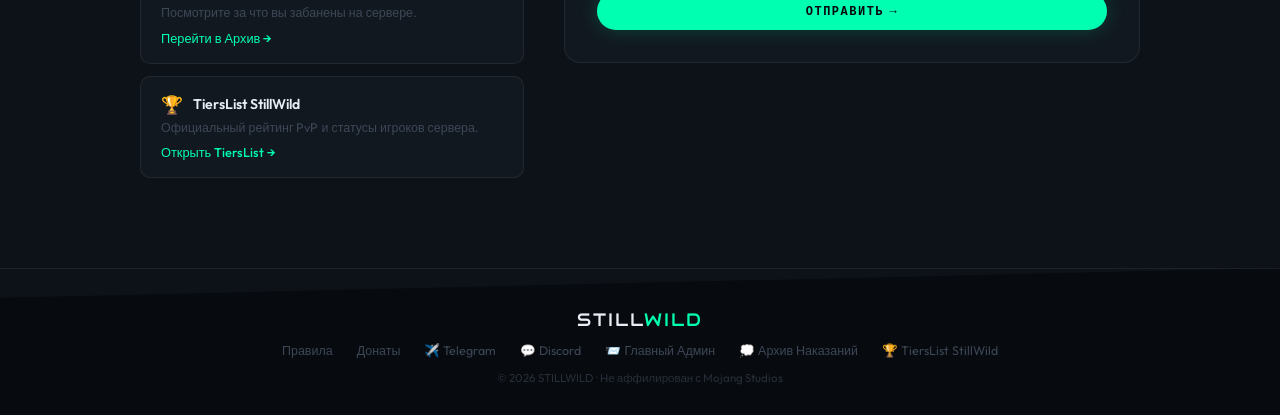
==== commit 54c8db5c: "Update index.html" ====
--- a/index.html
+++ b/index.html
@@ -790,7 +790,7 @@
                 <div class="sponsor-discount"><strong>50%</strong>&nbsp;СКИДКА</div>
                 <div class="sponsor-timer">
                     <div class="lbl">До конца скидки</div>
-                    <div class="val">9д 23:48:18</div>
+                    <div class="val" id="sponsor-countdown">—</div>
                 </div>
                 <div class="don-name">Sponsor</div>
                 <div class="don-desc">Полный пакет привилегий для преданных игроков. Максимум удобства без нарушения баланса.</div>
@@ -869,6 +869,41 @@
 
 <div id="toast"></div>
 
+<script>
+(function() {
+    // Скидка заканчивается через 5 дней с момента первой загрузки страницы
+    // Дата сохраняется в localStorage чтобы не сбрасывалась при перезагрузке
+    const KEY = 'sw_discount_end';
+    let end = localStorage.getItem(KEY);
+    if (!end) {
+        end = Date.now() + 5 * 24 * 60 * 60 * 1000;
+        localStorage.setItem(KEY, end);
+    }
+    end = parseInt(end);
+
+    function tick() {
+        const el = document.getElementById('sponsor-countdown');
+        if (!el) return;
+        const diff = end - Date.now();
+        if (diff <= 0) {
+            el.textContent = 'СКИДКА ЗАКОНЧИЛАСЬ';
+            el.style.color = '#ff4757';
+            el.style.fontSize = '.65rem';
+            return;
+        }
+        const d = Math.floor(diff / 86400000);
+        const h = Math.floor((diff % 86400000) / 3600000);
+        const m = Math.floor((diff % 3600000) / 60000);
+        const s = Math.floor((diff % 60000) / 1000);
+        el.textContent = (d > 0 ? d + 'д ' : '') +
+            String(h).padStart(2,'0') + ':' +
+            String(m).padStart(2,'0') + ':' +
+            String(s).padStart(2,'0');
+        setTimeout(tick, 1000);
+    }
+    tick();
+})();
+</script>
 <script src="tg-config.js"></script>
 <script src="script.js"></script>
 </body>
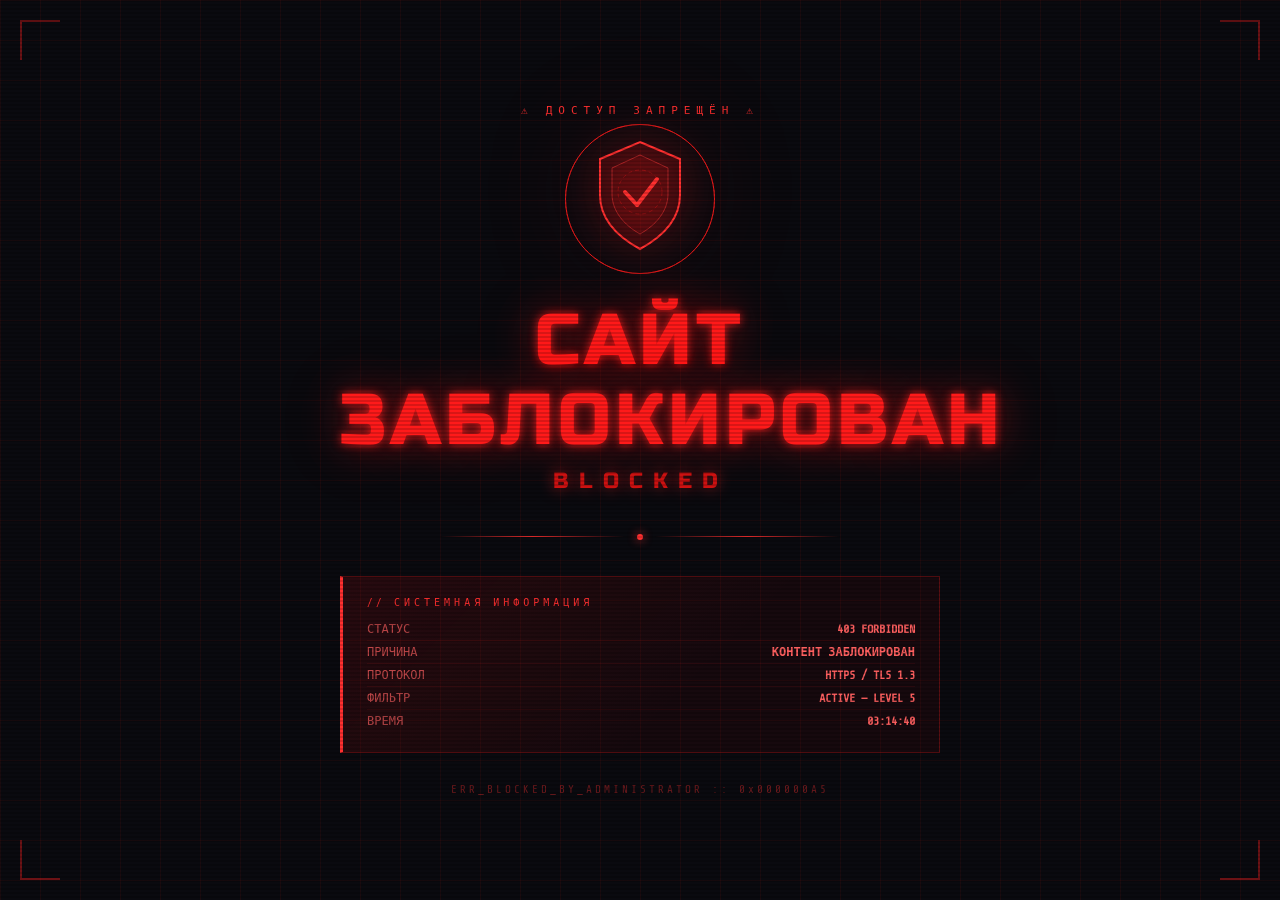
==== commit d61d3876: "Rename site_blocked.html to index.html" ====
--- a/index.html
+++ b/index.html
@@ -1,910 +1,388 @@
-<!DOCTYPE html>
-<html lang="ru">
-<head>
-    <meta charset="UTF-8"/>
-    <meta name="viewport" content="width=device-width,initial-scale=1.0"/>
-    <title>STILLWILD — Vanilla SMP Server</title>
-    <link rel="preconnect" href="https://fonts.googleapis.com"/>
-    <link href="https://fonts.googleapis.com/css2?family=Audiowide&family=Outfit:wght@300;400;500;600;700&display=swap" rel="stylesheet"/>
-    <link rel="stylesheet" href="style.css"/>
-    <style>
-        @media(max-width:720px){
-            .mob-menu a{padding:.85rem .5rem;font-size:.92rem}
-            input,select,textarea{font-size:16px!important}
-            body{-webkit-overflow-scrolling:touch}
-            .hero-scroll{display:none}
-        }
-        /* ── Donate price badge ── */
-        .don-price{
-            display:inline-flex;align-items:center;gap:.3rem;
-            font-family:'Audiowide',monospace;font-size:1.35rem;font-weight:700;
-            color:var(--mint);margin-bottom:.6rem;
-            text-shadow:0 0 18px rgba(0,255,176,.35);
-        }
-        .don-price.amber{color:var(--amber);text-shadow:0 0 18px rgba(255,179,71,.35)}
-        .don-price sup{font-size:.65rem;margin-top:.2rem;opacity:.75}
-        .sponsor-price{
-            display:flex;align-items:flex-end;gap:.8rem;flex-wrap:wrap;
-            margin:.3rem 0 .8rem;
-        }
-        .sponsor-price-old{
-            font-family:'Audiowide',monospace;font-size:1.05rem;font-weight:700;
-            color:#7d8797;opacity:.9;position:relative;line-height:1;
-        }
-        .sponsor-price-old::after{
-            content:'';position:absolute;left:-2px;right:-2px;top:52%;
-            height:2px;background:#8a96a8;border-radius:2px;
-            box-shadow:0 0 10px rgba(138,150,168,.35);
-        }
-        .sponsor-price-new{
-            font-family:'Audiowide',monospace;font-size:2.1rem;font-weight:700;line-height:1;
-            color:var(--amber);letter-spacing:1px;
-            text-shadow:0 0 22px rgba(255,179,71,.45);
-        }
-        .sponsor-price-new small{
-            font-size:.56em;margin-left:2px;opacity:.95;
-        }
-        .sponsor-discount{
-            display:inline-flex;align-items:center;justify-content:center;
-            border-radius:999px;padding:.55rem 1rem;margin:.35rem 0 .8rem;
-            background:rgba(255,71,87,.12);border:1px solid rgba(255,71,87,.45);
-            color:#ff6b78;font-family:'Audiowide',monospace;font-size:1.05rem;letter-spacing:1px;
-            box-shadow:0 0 18px rgba(255,71,87,.2), inset 0 0 12px rgba(255,71,87,.12);
-        }
-        .sponsor-discount strong{color:#ff4f68}
-        .sponsor-timer{
-            width:fit-content;min-width:205px;padding:.8rem 1rem;margin:0 0 1rem;
-            background:rgba(7,10,15,.75);border:1px solid rgba(255,255,255,.1);
-            border-radius:18px;
-        }
-        .sponsor-timer .lbl{
-            font-size:.76rem;letter-spacing:1.4px;text-transform:uppercase;color:var(--text-3);margin-bottom:.2rem;
-        }
-        .sponsor-timer .val{
-            font-family:'Audiowide',monospace;font-size:1.05rem;color:var(--amber);
-            text-shadow:0 0 14px rgba(255,179,71,.3);
-        }
-
-        /* ── Donate grid ── */
-        .donate-grid{
-            display:grid;
-            grid-template-columns:repeat(auto-fill,minmax(290px,1fr));
-            gap:1.5rem;
-        }
-        @media(max-width:720px){.donate-grid{grid-template-columns:1fr}}
-
-        /* ── Punishment badge pills ── */
-        .rule-pen{display:flex;flex-wrap:wrap;gap:.35rem;margin-top:.4rem}
-        .pen{
-            display:inline-flex;align-items:center;gap:.25rem;
-            font-size:.7rem;font-weight:700;letter-spacing:.4px;
-            padding:.22rem .65rem;border-radius:50px;white-space:nowrap;
-        }
-        .pen-ban   {background:rgba(255,71,87,.18);color:#ff6b78;border:1px solid rgba(255,71,87,.35)}
-        .pen-perm  {background:rgba(200,0,30,.22);color:#ff3347;border:1px solid rgba(200,0,30,.45)}
-        .pen-mute  {background:rgba(255,179,71,.18);color:#ffb347;border:1px solid rgba(255,179,71,.35)}
-        .pen-warn  {background:rgba(0,255,176,.12);color:#00ffb0;border:1px solid rgba(0,255,176,.28)}
-        .pen-none  {background:rgba(255,255,255,.06);color:#8a96a8;border:1px solid rgba(255,255,255,.1)}
-        .pen-kick  {background:rgba(180,100,255,.15);color:#c97aff;border:1px solid rgba(180,100,255,.3)}
-
-        /* ── Clan rules section ── */
-        .clan-head{
-            display:flex;align-items:center;gap:.75rem;
-            margin:2.5rem 0 1.5rem;padding-bottom:.75rem;
-            border-bottom:1px solid var(--border);
-        }
-        .clan-head-ico{
-            width:38px;height:38px;border-radius:8px;
-            background:var(--mint-trace);border:1px solid var(--border-m);
-            display:flex;align-items:center;justify-content:center;font-size:1.1rem;
-            flex-shrink:0;
-        }
-        .clan-head h3{font-family:'Audiowide',monospace;font-size:.85rem;color:var(--mint);letter-spacing:.5px}
-        .clan-head p{font-size:.75rem;color:var(--text-3);margin-top:.15rem}
-        .clan-rules-grid{
-            display:grid;grid-template-columns:1fr 1fr;gap:1.1rem;margin-bottom:1.5rem;
-        }
-        @media(max-width:720px){.clan-rules-grid{grid-template-columns:1fr}}
-        .clan-card{
-            background:rgba(0,255,176,.03);border:1px solid var(--border);
-            border-left:3px solid rgba(0,255,176,.35);
-            border-radius:var(--r);padding:1.1rem 1.25rem;
-        }
-        .clan-rule{margin-bottom:.85rem;font-size:.84rem;line-height:1.55}
-        .clan-rule:last-child{margin-bottom:0}
-        .clan-rule-num{
-            display:inline-flex;font-family:'Audiowide',monospace;font-size:.6rem;
-            background:rgba(0,255,176,.15);color:var(--mint);
-            padding:2px 6px;border-radius:4px;margin-right:.4rem;vertical-align:middle;
-        }
-        .clan-rule strong{color:var(--text);font-weight:600}
-        .clan-rule em{color:var(--text-2)}
-        .clan-note{
-            margin-top:.75rem;background:rgba(255,179,71,.06);
-            border:1px solid rgba(255,179,71,.15);border-radius:var(--r);
-            padding:.75rem 1rem;font-size:.78rem;color:var(--text-2);line-height:1.6;
-        }
-        .clan-note strong{color:var(--amber)}
-
-        /* ── Worlds section ── */
-        .worlds-grid{
-            display:grid;
-            grid-template-columns:repeat(3,1fr);
-            gap:1.5rem;
-        }
-        @media(max-width:900px){.worlds-grid{grid-template-columns:1fr 1fr}}
-        @media(max-width:580px){.worlds-grid{grid-template-columns:1fr}}
-
-        .world-card{
-            position:relative;overflow:hidden;
-            background:var(--bg2);border:1px solid var(--border);
-            border-radius:var(--r-lg);padding:1.75rem 1.5rem 1.5rem;
-            transition:transform .25s,box-shadow .25s,border-color .25s;
-        }
-        .world-card:hover{transform:translateY(-6px)}
-
-        .world-nether{border-color:rgba(255,80,40,.18)}
-        .world-nether:hover{border-color:rgba(255,80,40,.45);box-shadow:0 20px 60px rgba(255,60,20,.12)}
-        .world-end{border-color:rgba(170,80,255,.18)}
-        .world-end:hover{border-color:rgba(170,80,255,.45);box-shadow:0 20px 60px rgba(150,60,255,.12)}
-        .world-overworld{border-color:rgba(0,255,176,.18)}
-        .world-overworld:hover{border-color:rgba(0,255,176,.45);box-shadow:0 20px 60px rgba(0,255,130,.12)}
-
-        .world-glow{
-            position:absolute;top:-40px;right:-40px;
-            width:160px;height:160px;border-radius:50%;
-            background:radial-gradient(circle,rgba(0,255,176,.12) 0%,transparent 70%);
-            pointer-events:none;
-        }
-        .nether-glow{background:radial-gradient(circle,rgba(255,70,20,.15) 0%,transparent 70%)}
-        .end-glow{background:radial-gradient(circle,rgba(160,80,255,.15) 0%,transparent 70%)}
-
-        .world-top{display:flex;align-items:center;justify-content:space-between;margin-bottom:1.1rem}
-
-        .world-ico-wrap{
-            width:48px;height:48px;border-radius:12px;
-            display:flex;align-items:center;justify-content:center;font-size:1.6rem;
-            flex-shrink:0;
-        }
-        .world-ico-green{background:rgba(0,255,176,.1);border:1px solid rgba(0,255,176,.2)}
-        .world-ico-red{background:rgba(255,70,20,.12);border:1px solid rgba(255,70,20,.25)}
-        .world-ico-purple{background:rgba(160,80,255,.12);border:1px solid rgba(160,80,255,.25)}
-
-        .world-badge{
-            display:inline-flex;align-items:center;gap:.3rem;
-            padding:.3rem .75rem;border-radius:50px;
-            font-size:.7rem;font-weight:700;letter-spacing:.8px;text-transform:uppercase;
-        }
-        .world-badge.open{
-            background:rgba(0,255,176,.1);border:1px solid rgba(0,255,176,.3);color:var(--mint);
-            animation:pulse-badge 2.5s ease-in-out infinite;
-        }
-        .world-badge.closed{
-            background:rgba(255,71,87,.1);border:1px solid rgba(255,71,87,.3);color:#ff4757;
-        }
-        @keyframes pulse-badge{
-            0%,100%{box-shadow:0 0 0 0 rgba(0,255,176,.25)}
-            50%{box-shadow:0 0 0 5px rgba(0,255,176,0)}
-        }
-
-        .world-name{
-            font-family:'Audiowide',monospace;
-            font-size:1.25rem;letter-spacing:.5px;
-            color:var(--text);margin-bottom:.5rem;
-        }
-        .world-desc{
-            font-size:.83rem;color:var(--text-2);line-height:1.6;margin-bottom:1.25rem;
-        }
-
-        .world-meta{
-            background:var(--surface);border:1px solid var(--border);
-            border-radius:var(--r);overflow:hidden;
-        }
-        .world-meta-row{
-            display:flex;align-items:center;justify-content:space-between;
-            padding:.55rem .9rem;font-size:.78rem;
-        }
-        .world-meta-row+.world-meta-row{border-top:1px solid var(--border)}
-        .world-meta-label{color:var(--text-3);text-transform:uppercase;letter-spacing:.5px;font-size:.7rem}
-        .world-meta-val{font-weight:600;color:var(--text)}
-        .open-val{color:var(--mint)}
-        .never-val{
-            color:var(--amber);font-family:'Audiowide',monospace;font-size:.72rem;
-            text-shadow:0 0 10px rgba(255,179,71,.35);
-        }
-    </style>
-</head>
-<body>
-
-<canvas id="bg-canvas"></canvas>
-
-<nav id="nav">
-    <div class="nav-logo">
-        <span class="ico">⛏</span>
-        <span><span class="hi">STILL</span><span class="lo">WILD</span></span>
-    </div>
-    <ul class="nav-links">
-        <li><a href="#rules">Правила</a></li>
-        <li><a href="#admin">В Админы</a></li>
-        <li><a href="#donate">Донаты</a></li>
-        <li><a href="#contact">Связь</a></li>
-        <li><a href="https://stillwildproject.github.io/archivebanned">Архив Наказаний</a></li>
-        <li><a href="https://stillwildproject.github.io/TiersPvP">🏆TiersList StillWild</a></li>
-    </ul>
-    <div class="nav-right">
-        <div class="nav-social">
-            <a href="https://t.me/StillWildSMP" target="_blank" rel="noopener" title="Telegram канал">✈️</a>
-            <a href="https://discord.gg/tPbwJnRn"  target="_blank" rel="noopener" title="Discord сервер">💬</a>
-            <a href="https://stillwildproject.github.io/archivebanned" target="_blank" rel="noopener" title="Архив Наказаний">💭</a>
-            <a href="https://stillwildproject.github.io/TiersPvP" target="_blank" rel="noopener" title="TiersList StillWild">🏆</a>
-        </div>
-        <button class="burger" id="burger" aria-label="Меню">
-            <span></span><span></span><span></span>
-        </button>
-    </div>
-</nav>
-
-<div class="mob-menu" id="mob-menu">
-    <a href="#rules">Правила</a>
-    <a href="#admin">В Админы</a>
-    <a href="#donate">Донаты</a>
-    <a href="#contact">Связь</a>
-    <a href="https://t.me/StillWildSMP" target="_blank">✈️ Telegram канал</a>
-    <a href="https://discord.gg/tPbwJnRn"  target="_blank">💬 Discord сервер</a>
-    <a href="https://t.me/vexlorwww"       target="_blank">📨 Главный админ</a>
-    <a href="https://stillwildproject.github.io/TiersPvP" target="_blank">🏆 TiersList StillWild</a>
-</div>
-
-<!-- HERO -->
-<section id="hero">
-    <div class="hero-glow"></div>
-    <div class="hero-glow2"></div>
-    <div class="hero-inner">
-        <div class="hero-left">
-            <div class="hero-tag">🌿 Vanilla SMP · Java Edition · Bedrock Editiom</div>
-            <h1 class="hero-title">
-                <span class="t1">STILL</span>
-                <span class="t2">WILD</span>
-            </h1>
-            <p class="hero-desc">Настоящее выживание без модов и привилегий, дающих преимущество. Живое сообщество, честная игра, логирование всех действий.</p>
-            <div class="ip-row">
-                <span class="ip-label">IP сервера</span>
-                <span class="ip-val">stillwild.vanilla.house</span>
-                <button class="ip-copy" onclick="copyIP()">📋 Копировать</button>
-            </div>
-            <div class="hero-btns">
-                <a href="#admin" class="btn-primary">В администрацию →</a>
-                <a href="#rules"     class="btn-ghost">Правила сервера</a>
-            </div>
-        </div>
-        <div class="hero-right">
-            <div class="hero-card">
-                <div class="hc-title">📊 Информация о сервере</div>
-                <div class="hc-stat-row">
-                    <div class="hc-stat"><span class="hc-stat-label">Режим</span><span class="hc-stat-val">Survival SMP</span></div>
-                    <div class="hc-stat"><span class="hc-stat-label">Версия</span><span class="hc-stat-val">Java 1.21.11+</span></div>
-                    <div class="hc-stat"><span class="hc-stat-label">Тип</span><span class="hc-stat-val">Vanilla</span></div>
-                    <div class="hc-stat"><span class="hc-stat-label">Доступ</span><span class="hc-stat-val">Whitelist</span></div>
-                    <div class="hc-stat"><span class="hc-stat-label">Логирование</span><span class="hc-stat-val">CoreProtect</span></div>
-                </div>
-                <div class="hc-divider"></div>
-                <div class="hc-title">🔗 Сообщество</div>
-                <div class="hc-social">
-                    <a href="https://t.me/StillWildSMP" target="_blank" class="hc-social-link"><span class="sl-ico">✈️</span> Telegram канал<span class="sl-arr">→</span></a>
-                    <a href="https://discord.gg/tPbwJnRn" target="_blank" class="hc-social-link"><span class="sl-ico">💬</span> Discord сервер<span class="sl-arr">→</span></a>
-                    <a href="https://t.me/vexlorwww" target="_blank" class="hc-social-link"><span class="sl-ico">📨</span> Главный администратор<span class="sl-arr">→</span></a>
-                    <a href="https://stillwildproject.github.io/TiersPvP" target="_blank" class="hc-social-link"><span class="sl-ico">🏆</span> TiersList StillWild<span class="sl-arr">→</span></a>
-                    <a href="https://stillwildproject.github.io/archivebanned" target="_blank" class="hc-social-link"><span class="sl-ico">💭</span> Архив Наказаний<span class="sl-arr">→</span></a>
-                </div>
-            </div>
-        </div>
-    </div>
-</section>
-
-<!-- WORLDS -->
-<section id="worlds" class="section">
-    <div class="container">
-        <div class="sec-head rv">
-            <div class="sec-eyebrow">🌍 Измерения</div>
-            <h2 class="sec-title">Статус миров</h2>
-            <p class="sec-desc">Актуальное состояние всех измерений сервера STILLWILD.</p>
-        </div>
-        <div class="worlds-grid rv d1">
-
-            <!-- Overworld -->
-            <div class="world-card world-overworld">
-                <div class="world-glow"></div>
-                <div class="world-top">
-                    <div class="world-ico-wrap world-ico-green">🌿</div>
-                    <div class="world-badge open">● ОТКРЫТ</div>
-                </div>
-                <div class="world-name">Overworld</div>
-                <div class="world-desc">Основной мир. Здесь начинается история каждого игрока STILLWILD.</div>
-                <div class="world-meta">
-                    <div class="world-meta-row">
-                        <span class="world-meta-label">Статус</span>
-                        <span class="world-meta-val open-val">Открыт</span>
-                    </div>
-                    <div class="world-meta-row">
-                        <span class="world-meta-label">Закроется через</span>
-                        <span class="world-meta-val never-val">НИКОГДА</span>
-                    </div>
-                </div>
-            </div>
-
-            <!-- Nether -->
-            <div class="world-card world-nether">
-                <div class="world-glow nether-glow"></div>
-                <div class="world-top">
-                    <div class="world-ico-wrap world-ico-red">🔥</div>
-                    <div class="world-badge open">● ОТКРЫТ</div>
-                </div>
-                <div class="world-name">Nether</div>
-                <div class="world-desc">Адское измерение. Огонь, лава, бастионы и несметные ресурсы под землёй.</div>
-                <div class="world-meta">
-                    <div class="world-meta-row">
-                        <span class="world-meta-label">Статус</span>
-                        <span class="world-meta-val open-val">Открыт</span>
-                    </div>
-                    <div class="world-meta-row">
-                        <span class="world-meta-label">Закроется через</span>
-                        <span class="world-meta-val never-val">НИКОГДА</span>
-                    </div>
-                </div>
-            </div>
-
-            <!-- End -->
-            <div class="world-card world-end">
-                <div class="world-glow end-glow"></div>
-                <div class="world-top">
-                    <div class="world-ico-wrap world-ico-purple">🐉</div>
-                    <div class="world-badge open">● ОТКРЫТ</div>
-                </div>
-                <div class="world-name">The End</div>
-                <div class="world-desc">Финальное измерение. Дракон, острова эндерменов и шалкеры ждут смельчаков.</div>
-                <div class="world-meta">
-                    <div class="world-meta-row">
-                        <span class="world-meta-label">Статус</span>
-                        <span class="world-meta-val open-val">Открыт</span>
-                    </div>
-                    <div class="world-meta-row">
-                        <span class="world-meta-label">Закроется через</span>
-                        <span class="world-meta-val never-val">НИКОГДА</span>
-                    </div>
-                </div>
-            </div>
-
-        </div>
-    </div>
-</section>
-
-<!-- RULES -->
-<section id="rules" class="section alt">
-    <div class="container">
-        <div class="sec-head rv">
-            <div class="sec-eyebrow">📜 Раздел 1</div>
-            <h2 class="sec-title">Правила сервера</h2>
-            <p class="sec-desc">Соблюдение правил — основа здорового сообщества. Незнание не освобождает от ответственности.</p>
-        </div>
-        <div class="rules-grid rv d1">
-
-            <!-- 1. Поведение -->
-            <div class="rule-card">
-                <div class="rule-card-head"><span class="rule-card-ico">💬</span><h3>1. Поведение и общение</h3></div>
-                <ul class="rule-list">
-                    <li class="rule-item"><span class="rule-num">1.1</span>
-                        <div class="rule-text"><strong>Уважение</strong> — оскорбления, унижения, националистические, расистские и любые дискриминационные высказывания строго запрещены. Касается как чата, так и никнеймов и табличек.
-                        <div class="rule-pen"><span class="pen pen-mute">Мут 6ч–3д</span><span class="pen pen-ban">Повторно: Бан 7 дней</span><span class="pen pen-perm">Системат.: Перм. бан</span></div></div>
-                    </li>
-                    <li class="rule-item"><span class="rule-num">1.2</span>
-                        <div class="rule-text"><strong>Токсичность</strong> — намеренное доведение до конфликта, провокации, троллинг, пассивная агрессия запрещены.
-                        <div class="rule-pen"><span class="pen pen-mute">Мут 2ч–1д</span><span class="pen pen-ban">Повторно: Бан 3 дня</span></div></div>
-                    </li>
-                    <li class="rule-item"><span class="rule-num">1.3</span>
-                        <div class="rule-text"><strong>Спам и капс</strong> — засорение чата одинаковыми сообщениями, бессмысленным набором символов или сообщениями написанными ПОЛНОСТЬЮ КАПСОМ запрещено.
-                        <div class="rule-pen"><span class="pen pen-mute">Мут 30мин–3ч</span><span class="pen pen-ban">Повторно: Мут 1 день</span></div></div>
-                    </li>
-                    <li class="rule-item"><span class="rule-num">1.4</span>
-                        <div class="rule-text"><strong>Реклама</strong> — запрещено рекламировать сторонние сервера, сайты, Discord-серверы и Telegram-каналы без разрешения администрации.
-                        <div class="rule-pen"><span class="pen pen-ban">Бан 3–14 дней</span><span class="pen pen-perm">Повторно: Перм. бан</span></div></div>
-                    </li>
-                    <li class="rule-item"><span class="rule-num">1.5</span>
-                        <div class="rule-text"><strong>Выдача себя за других</strong> — запрещено выдавать себя за администрацию, модераторов или других игроков с целью обмана.
-                        <div class="rule-pen"><span class="pen pen-ban">Бан 7–30 дней</span></div></div>
-                    </li>
-                    <li class="rule-item"><span class="rule-num">1.6</span>
-                        <div class="rule-text"><strong>Распространение личных данных</strong> — публикация личных данных других игроков (реальное имя, фото, адрес и т.д.) без их согласия категорически запрещена.
-                        <div class="rule-pen"><span class="pen pen-perm">Перм. бан</span></div></div>
-                    </li>
-                </ul>
-            </div>
-
-            <!-- 2. Игровой процесс -->
-            <div class="rule-card">
-                <div class="rule-card-head"><span class="rule-card-ico">⛏️</span><h3>2. Игровой процесс и мир</h3></div>
-                <ul class="rule-list">
-                    <li class="rule-item"><span class="rule-num">2.1</span>
-                        <div class="rule-text"><strong>Гриферство</strong> — разрушение, поджог, подрыв, затопление или любое изменение чужих построек без явного разрешения владельца строго запрещено. Распространяется на постройки любой стадии готовности.
-                        <div class="rule-pen"><span class="pen pen-ban">Бан 14 дней</span><span class="pen pen-kick">Полный откат</span><span class="pen pen-perm">Масштабный гриф: Перм. бан</span></div></div>
-                    </li>
-                    <li class="rule-item"><span class="rule-num">2.2</span>
-                        <div class="rule-text"><strong>Воровство</strong> — запрещено брать предметы из сундуков, печей, шалкеров, воронок и любых других контейнеров без разрешения. Включая выбитые с мобов предметы внутри чужой фермы.
-                        <div class="rule-pen"><span class="pen pen-ban">Бан 7–21 день</span><span class="pen pen-kick">Полный возврат</span></div></div>
-                    </li>
-                    <li class="rule-item"><span class="rule-num">2.3</span>
-                        <div class="rule-text"><strong>Порча ландшафта</strong> — запрещены: столбы из одиночных блоков, недорубленные деревья (висящие листья), бесцельные разливы лавы и воды, дыры в земле без засыпки. Нарушения должны быть устранены самостоятельно.
-                        <div class="rule-pen"><span class="pen pen-warn">Предупреждение + исправление</span><span class="pen pen-ban">Повторно: Бан 3 дня</span></div></div>
-                    </li>
-                    <li class="rule-item"><span class="rule-num">2.4</span>
-                        <div class="rule-text"><strong>Нарушение границ территорий</strong> — строиться в радиусе 150 блоков от чужой базы без разрешения запрещено. При споре приоритет у того, кто пришёл первым.
-                        <div class="rule-pen"><span class="pen pen-kick">Снос постройки</span><span class="pen pen-ban">Бан 3 дня</span></div></div>
-                    </li>
-                    <li class="rule-item"><span class="rule-num">2.5</span>
-                        <div class="rule-text"><strong>Порча общественных объектов</strong> — запрещено ломать, перестраивать или присваивать фермы, дороги, порталы и другие постройки общего пользования.
-                        <div class="rule-pen"><span class="pen pen-ban">Бан 14–30 дней</span><span class="pen pen-kick">Откат + возврат</span></div></div>
-                    </li>
-                </ul>
-            </div>
-
-            <!-- 3. PvP -->
-            <div class="rule-card">
-                <div class="rule-card-head"><span class="rule-card-ico">⚔️</span><h3>3. PvP и боевые действия</h3></div>
-                <ul class="rule-list">
-                    <li class="rule-item"><span class="rule-num">3.1</span>
-                        <div class="rule-text"><strong>PvP без согласия</strong> — нападать на игрока можно только при взаимном устном или письменном согласии на бой. Нападение исподтишка, во время строительства или AFK — отягчающее обстоятельство.
-                        <div class="rule-pen"><span class="pen pen-ban">Бан 5–10 дней</span><span class="pen pen-kick">Полный возврат вещей</span></div></div>
-                    </li>
-                    <li class="rule-item"><span class="rule-num">3.2</span>
-                        <div class="rule-text"><strong>Убийство в ответ на обман</strong> — если игрок нарушил договорённость или обманул, атаковавшая сторона вправе ответить. Доказательства обязательны.
-                        <div class="rule-pen"><span class="pen pen-none">Без наказания при наличии доказательств</span></div></div>
-                    </li>
-                    <li class="rule-item"><span class="rule-num">3.3</span>
-                        <div class="rule-text"><strong>Убийство питомцев и животных</strong> — намеренное убийство прирученных животных, лошадей, именованных мобов приравнивается к гриферству.
-                        <div class="rule-pen"><span class="pen pen-ban">Бан 7–14 дней</span><span class="pen pen-kick">Компенсация</span></div></div>
-                    </li>
-                    <li class="rule-item"><span class="rule-num">3.4</span>
-                        <div class="rule-text"><strong>Ловушки</strong> — ловушки убивающие игрока при телепортации (/home, /warp, /tpa), входе на базу или через замаскированный тп-запрос строго запрещены.
-                        <div class="rule-pen"><span class="pen pen-ban">Бан 21 день</span><span class="pen pen-kick">Полный возврат</span></div></div>
-                    </li>
-                    <li class="rule-item"><span class="rule-num">3.5</span>
-                        <div class="rule-text"><strong>Кэмпинг точки респауна</strong> — намеренное ожидание игрока у его точки спауна или /home с целью убийства запрещено.
-                        <div class="rule-pen"><span class="pen pen-ban">Бан 7 дней</span><span class="pen pen-kick">Возврат вещей</span></div></div>
-                    </li>
-                </ul>
-            </div>
-
-            <!-- 4. Техника и читы -->
-            <div class="rule-card">
-                <div class="rule-card-head"><span class="rule-card-ico">🖥️</span><h3>4. Читы и технические нарушения</h3></div>
-                <ul class="rule-list">
-                    <li class="rule-item"><span class="rule-num">4.1</span>
-                        <div class="rule-text"><strong>Читерское ПО</strong> — использование любых читов категорически запрещено: X-Ray, Fly, KillAura, AutoClicker, ESP, Speed, NoFall и любые другие модификации дающие игровое преимущество. Запрет распространяется на все версии — включая Fabric и Forge-моды.
-                        <div class="rule-pen"><span class="pen pen-perm">Перм. бан без права разбана</span></div></div>
-                    </li>
-                    <li class="rule-item"><span class="rule-num">4.2</span>
-                        <div class="rule-text"><strong>Лаг-машины</strong> — запрещено создавать механизмы намеренно перегружающие сервер: бесконечные часовые механизмы без ограничителей, спам сущностей, массовое размножение животных сверх разумного предела (более 30 особей на чанк).
-                        <div class="rule-pen"><span class="pen pen-perm">Перм. бан</span><span class="pen pen-kick">Снос механизма</span></div></div>
-                    </li>
-                    <li class="rule-item"><span class="rule-num">4.3</span>
-                        <div class="rule-text"><strong>Багоюз</strong> — использование багов игры в корыстных целях запрещено. Особенно: дюпликация предметов, выход за границы мира, пролёт сквозь блоки. Найденный баг необходимо сообщить администрации.
-                        <div class="rule-pen"><span class="pen pen-ban">Бан 30 дней</span><span class="pen pen-perm">Умышленный: Перм. бан</span><span class="pen pen-kick">Изъятие задюпленных предметов</span></div></div>
-                    </li>
-                    <li class="rule-item"><span class="rule-num">4.4</span>
-                        <div class="rule-text"><strong>АФК-машины и автоклик</strong> — использование АФК-машин, кнопок, рычагов и физических устройств для симуляции присутствия в игре дольше 2 часов подряд запрещено.
-                        <div class="rule-pen"><span class="pen pen-ban">Бан 3–7 дней</span><span class="pen pen-kick">Сброс накопленных ресурсов</span></div></div>
-                    </li>
-                    <li class="rule-item"><span class="rule-num">4.5</span>
-                        <div class="rule-text"><strong>Альтернативные аккаунты</strong> — использование альт-аккаунтов для обхода бана, увеличения лимита сущностей или получения привилегий второй раз запрещено.
-                        <div class="rule-pen"><span class="pen pen-perm">Перм. бан основного и альт-аккаунта</span></div></div>
-                    </li>
-                </ul>
-            </div>
-
-        </div>
-
-        <!-- ════ CLAN RULES ════ -->
-        <div class="rv d2" style="margin-top:2.5rem">
-            <div class="sec-eyebrow" style="margin-bottom:.6rem">⚔️ Клановая система</div>
-            <div style="font-family:'Audiowide',monospace;font-size:clamp(1.2rem,3vw,1.8rem);color:var(--text);margin-bottom:.5rem">Правила кланов</div>
-            <p class="sec-desc">Дополнительные правила для клановых механик. Основные правила сервера имеют приоритет.</p>
-        </div>
-
-        <!-- Раздел 1: Основы -->
-        <div class="clan-head rv">
-            <div class="clan-head-ico">⚔️</div>
-            <div><h3>Раздел 1 — Основы кланов</h3><p>Создание, состав и ответственность</p></div>
-        </div>
-        <div class="clan-rules-grid rv d1">
-            <div class="clan-card">
-                <div class="clan-rule">
-                    <span class="clan-rule-num">1.1</span>
-                    <strong>Создание клана</strong> — Название до 16 символов, тег до 4. Запрещены названия с матом, оскорблениями или имитацией администрации.
-                    <div class="rule-pen"><span class="pen pen-warn">Предупреждение</span><span class="pen pen-kick">Роспуск клана</span></div>
-                </div>
-                <div class="clan-rule">
-                    <span class="clan-rule-num">1.2</span>
-                    <strong>Состав</strong> — Максимум <em>20 игроков</em>. Вступить только по приглашению. Нельзя состоять в двух кланах одновременно.
-                </div>
-                <div class="clan-rule">
-                    <span class="clan-rule-num">1.3</span>
-                    <strong>Роли</strong> — <em>Владелец</em> (полный контроль), <em>Офицер</em> (приглашения, кики, войны, альянсы), <em>Участник</em> (базовые права).
-                </div>
-            </div>
-            <div class="clan-card">
-                <div class="clan-rule">
-                    <span class="clan-rule-num">1.4</span>
-                    <strong>Ответственность лидера</strong> — Лидер отвечает за действия участников. Систематические нарушения = роспуск клана.
-                    <div class="rule-pen"><span class="pen pen-kick">Роспуск клана</span><span class="pen pen-ban">Бан лидера 3–7 дней</span></div>
-                </div>
-            </div>
-        </div>
-
-        <!-- Раздел 2: Войны -->
-        <div class="clan-head rv">
-            <div class="clan-head-ico">🗡️</div>
-            <div><h3>Раздел 2 — Войны</h3><p>Объявление, ведение и завершение войн</p></div>
-        </div>
-        <div class="clan-rules-grid rv d1">
-            <div class="clan-card">
-                <div class="clan-rule">
-                    <span class="clan-rule-num">2.1</span>
-                    <strong>Объявление войны</strong> — Только через <em>/clan war declare</em>. Нападение до принятия = PvP без согласия.
-                    <div class="rule-pen"><span class="pen pen-ban">Бан 2–5 дней</span><span class="pen pen-kick">Возврат вещей</span></div>
-                </div>
-                <div class="clan-rule">
-                    <span class="clan-rule-num">2.2</span>
-                    <strong>Ведение войны</strong> — После принятия PvP разрешён везде. Гриф и воровство на базе врага остаются запрещены.
-                    <div class="rule-pen"><span class="pen pen-ban">Бан 7–14 дней</span></div>
-                </div>
-                <div class="clan-rule">
-                    <span class="clan-rule-num">2.5</span>
-                    <strong>Мир</strong> — Через <em>/clan war peace</em>, вступает в силу после принятия обеими сторонами.
-                </div>
-            </div>
-            <div class="clan-card">
-                <div class="clan-rule">
-                    <span class="clan-rule-num">2.3</span>
-                    <strong>Ловушки</strong> — Боевые ловушки на открытой местности разрешены. TP-ловушки запрещены всегда, даже во время войны.
-                    <div class="rule-pen"><span class="pen pen-ban">Бан 14 дней</span></div>
-                </div>
-                <div class="clan-rule">
-                    <span class="clan-rule-num">2.4</span>
-                    <strong>Минимальная длительность</strong> — Нельзя объявить войну и сразу запросить мир чтобы обойти правило PvP. Минимум <em>24 часа</em>.
-                    <div class="rule-pen"><span class="pen pen-ban">Бан 3–7 дней</span></div>
-                </div>
-            </div>
-        </div>
-
-        <!-- Раздел 3: Альянсы -->
-        <div class="clan-head rv">
-            <div class="clan-head-ico">🤝</div>
-            <div><h3>Раздел 3 — Альянсы</h3><p>Союзы между кланами</p></div>
-        </div>
-        <div class="clan-rules-grid rv d1">
-            <div class="clan-card">
-                <div class="clan-rule">
-                    <span class="clan-rule-num">3.1</span>
-                    <strong>Заключение</strong> — Через <em>/clan ally invite</em>. Максимум <em>5 альянсов</em>. Нельзя состоять в альянсе с кланом, с которым идёт война.
-                </div>
-                <div class="clan-rule">
-                    <span class="clan-rule-num">3.2</span>
-                    <strong>Права союзников</strong> — Friendly-fire отключён. Других автоматических привилегий нет — доступ на базу даётся лично.
-                </div>
-            </div>
-            <div class="clan-card">
-                <div class="clan-rule">
-                    <span class="clan-rule-num">3.3</span>
-                    <strong>Предательство союзника</strong> — Атака, гриф или воровство на базе союзного клана карается строже обычного.
-                    <div class="rule-pen"><span class="pen pen-ban">Бан 14 дней</span><span class="pen pen-kick">Возврат</span><span class="pen pen-kick">Разрыв альянса</span></div>
-                </div>
-            </div>
-        </div>
-
-        <!-- Раздел 4: Торговля -->
-        <div class="clan-head rv">
-            <div class="clan-head-ico">💰</div>
-            <div><h3>Раздел 4 — Торговля</h3><p>Честные сделки между игроками</p></div>
-        </div>
-        <div class="clan-rules-grid rv d1">
-            <div class="clan-card">
-                <div class="clan-rule">
-                    <span class="clan-rule-num">4.1</span>
-                    <strong>Честная торговля</strong> — Мошенничество вне системы <em>/trade</em> (обман при дропе, ложные договорённости) запрещено.
-                    <div class="rule-pen"><span class="pen pen-ban">Бан 3–7 дней</span><span class="pen pen-kick">Возврат</span></div>
-                </div>
-                <div class="clan-rule">
-                    <span class="clan-rule-num">4.3</span>
-                    <strong>Трейд во время войны</strong> — Торговля с врагом не запрещена, но на ваш риск. Споры между воюющими кланами администрация не разбирает.
-                    <div class="rule-pen"><span class="pen pen-none">Без наказания</span></div>
-                </div>
-            </div>
-            <div class="clan-card">
-                <div class="clan-rule">
-                    <span class="clan-rule-num">4.2</span>
-                    <strong>Отказ от сделки</strong> — Принял предметы и не выполнил обязательство = мошенничество. Переписка в чате является доказательством.
-                    <div class="rule-pen"><span class="pen pen-ban">Бан 3 дня</span><span class="pen pen-kick">Возврат</span></div>
-                </div>
-            </div>
-        </div>
-
-        <!-- Раздел 5: Общие -->
-        <div class="clan-head rv">
-            <div class="clan-head-ico">📜</div>
-            <div><h3>Раздел 5 — Общие положения</h3></div>
-        </div>
-        <div class="clan-note rv">
-            <strong>5.1</strong> Основные правила сервера имеют приоритет над клановыми в любом спорном случае.<br>
-            <strong>5.2</strong> Жалобы разбираются в Discord. Без скриншотов и доказательств — не рассматриваются.<br>
-            <strong>5.3</strong> Решение администрации финальное. Оспорить можно у главного администратора в Telegram — <a href="https://t.me/vexlorwww" target="_blank" style="color:var(--mint)">@vexlorwww</a>.<br><br>
-            ⚠️ <strong>Все убийства и передачи предметов логируются. Незнание правил не освобождает от ответственности.</strong>
-        </div>
-
-        <div class="rule-info rv d2">
-            <div class="rule-info-ico">ℹ️</div>
-            <div class="rule-info-body">
-                <h4>Важно знать</h4>
-                <p><strong>Чистосердечное признание:</strong> если вы случайно нарушили правило и сразу сообщили администратору — наказание может быть отменено или заменено исправлением ситуации.</p>
-                <p><strong>Логирование:</strong> все действия с блоками и сундуками записываются плагином CoreProtect. Обмануть администрацию не получится.</p>
-            </div>
-        </div>
-    </div>
-</section>
-
-
-<!-- ADMIN APPLICATION -->
-<section id="admin" class="section alt">
-    <div class="container">
-        <div class="sec-head rv">
-            <div class="sec-eyebrow">🛡️ Раздел 3</div>
-            <h2 class="sec-title">Заявка в администрацию</h2>
-            <p class="sec-desc">Хочешь помогать развивать STILLWILD? Подай заявку на роль модератора или администратора.</p>
-        </div>
-        <div class="req-box rv d1">
-            <h4>Требования к кандидату</h4>
-            <div class="req-grid">
-                <div class="req-item">✅ Минимум 2 недели на сервере</div>
-                <div class="req-item">✅ Чистая история нарушений</div>
-                <div class="req-item">✅ Активность в Discord</div>
-                <div class="req-item">✅ Возраст от 16 лет</div>
-                <div class="req-item">✅ Умение решать конфликты</div>
-                <div class="req-item">✅ Знание правил сервера</div>
-            </div>
-        </div>
-        <div class="form-box rv d2">
-            <form id="admin-form" onsubmit="submitForm(event,'admin')">
-                <div class="form-grid">
-                    <div class="fg"><label>Ник в Minecraft *</label><input type="text" name="minecraft_nick" placeholder="Steve_1337" required/></div>
-                    <div class="fg"><label>Discord *</label><input type="text" name="discord" placeholder="username или user#0000" required/></div>
-                    <div class="fg"><label>Возраст *</label><input type="number" name="age" placeholder="18" min="16" max="99" required/></div>
-                    <div class="fg"><label>Желаемая роль *</label><select name="role" required><option value="" disabled selected>Выбери роль</option><option>Хелпер</option><option>Модератор</option><option>Администратор</option><option>Билдер</option><option>Ивент-менеджер</option><option>Контент-мейкер</option><option>Технический администратор</option></select></div>
-                    <div class="fg"><label>Время в неделю *</label><select name="time_per_week" required><option value="" disabled selected>Выбери</option><option>5–10 часов</option><option>10–20 часов</option><option>Более 20 часов</option></select></div>
-                    <div class="fg full"><label>Опыт модерирования *</label><textarea name="experience" rows="4" placeholder="Опиши опыт на других серверах или проектах..." required></textarea></div>
-                    <div class="fg full"><label>Почему именно ты? *</label><textarea name="why_you" rows="4" placeholder="Какие качества делают тебя хорошим кандидатом?" required></textarea></div>
-                    <div class="fg full"><label>Ситуация: игрок жалуется на гриф, логов нет. Твои действия? *</label><textarea name="situation" rows="4" placeholder="Опиши алгоритм действий..." required></textarea></div>
-                    <div class="fg full"><label>Дополнительно</label><textarea name="extra" rows="2" placeholder="Ссылки, достижения, что угодно важное..."></textarea></div>
-                </div>
-                <div class="form-foot">
-                    <label class="chk-label"><input type="checkbox" required/><span>Я понимаю, что администратор — это ответственность, а не привилегия</span></label>
-                    <button type="submit" class="btn-submit gold">Подать заявку →</button>
-                </div>
-            </form>
-            <div id="admin-ok" class="form-success hidden"><div class="sico">🛡️</div><h3>Заявка отправлена!</h3><p>Главный администратор рассмотрит анкету и свяжется с тобой в Discord.</p></div>
-        </div>
-    </div>
-</section>
-
-<!-- ═══════════════════════════
-     DONATE  ← ОБНОВЛЁН
-═══════════════════════════ -->
-<section id="donate" class="section">
-    <div class="container">
-        <div class="sec-head rv">
-            <div class="sec-eyebrow">💎 Раздел 4</div>
-            <h2 class="sec-title">Поддержать сервер</h2>
-            <p class="sec-desc">Донаты помогают покрывать расходы на сервер и открывают приятные бонусы.</p>
-        </div>
-
-        <div class="donate-grid rv d1">
-
-            <!-- ── Жизни ── -->
-            <div class="don-card">
-                <div class="don-ico">❤️</div>
-                <div class="don-price">239 <sup>₽</sup></div>
-                <div class="don-name">Дополнительные жизни</div>
-                <div class="don-desc">У каждого игрока 3 попытки. Потратил все три? Купи дополнительные жизни и продолжай играть.</div>
-                <ul class="don-feats">
-                    <li>3 дополнительные попытки за раз</li>
-                    <li>Можно докупать неограниченно</li>
-                    <li>Мгновенная активация</li>
-                </ul>
-                <a href="#contact" class="don-btn">Купить жизни →</a>
-            </div>
-
-
-            <!-- ── Разбан ── -->
-            <div class="don-card">
-                <div class="don-ico">🔓</div>
-                <div class="don-price">199 <sup>₽</sup></div>
-                <div class="don-name">Разбан</div>
-                <div class="don-desc">Досрочное снятие бана с сервера. Рассматривается администрацией индивидуально.</div>
-                <ul class="don-feats">
-                    <li>Подача через форму связи</li>
-                    <li>Решение в течение 24 часов</li>
-                    <li>Не распространяется на перм. бан за читы</li>
-                </ul>
-                <a href="#contact" class="don-btn">Купить разбан →</a>
-            </div>
-
-            <!-- ── Размут ── -->
-            <div class="don-card">
-                <div class="don-ico">🔊</div>
-                <div class="don-price">99 <sup>₽</sup></div>
-                <div class="don-name">Размут</div>
-                <div class="don-desc">Досрочное снятие мута в игровом чате. Активируется сразу после оплаты.</div>
-                <ul class="don-feats">
-                    <li>Мгновенная активация</li>
-                    <li>Подходит для любого срока мута</li>
-                    <li>Без ограничений по количеству</li>
-                </ul>
-                <a href="#contact" class="don-btn">Купить размут →</a>
-            </div>
-
-            <!-- ── Иммунитет от правила ── -->
-            <div class="don-card">
-                <div class="don-ico">🛡️</div>
-                <div class="don-price">499 <sup>₽</sup></div>
-                <div class="don-name">Иммунитет от правила</div>
-                <div class="don-desc">Одно выбранное правило перестаёт действовать на тебя. Выбери сам что именно — согласуй с администрацией.</div>
-                <ul class="don-feats">
-                    <li>Одно правило на выбор</li>
-                    <li>Согласовывается с администрацией</li>
-                    <li>Не распространяется на правила 4.1 и 4.2</li>
-                </ul>
-                <a href="#contact" class="don-btn">Купить иммунитет →</a>
-            </div>
-
-            <!-- ── Ивент на заказ ── -->
-            <div class="don-card">
-                <div class="don-ico">🎪</div>
-                <div class="don-price">999 <sup>₽</sup></div>
-                <div class="don-name">Ивент «на заказ»</div>
-                <div class="don-desc">Закажи собственный ивент для всего сервера. Ты придумываешь — администрация организует и проводит.</div>
-                <ul class="don-feats">
-                    <li>Любой формат: PvP турнир, охота за сокровищами и др.</li>
-                    <li>Дата и время — по договорённости</li>
-                    <li>Твоё имя в анонсе события</li>
-                    <li>Призы для победителей от сервера</li>
-                </ul>
-                <a href="#contact" class="don-btn">Заказать ивент →</a>
-            </div>
-
-
-            <!-- ── Sponsor ── -->
-            <div class="don-card gold">
-                <div class="don-featured">⭐ Sponsor</div>
-                <div class="don-ico">🌊</div>
-                <div class="sponsor-price">
-                    <div class="sponsor-price-old">1999₽</div>
-                    <div class="sponsor-price-new">999<small>₽</small></div>
-                </div>
-                <div class="sponsor-discount"><strong>50%</strong>&nbsp;СКИДКА</div>
-                <div class="sponsor-timer">
-                    <div class="lbl">До конца скидки</div>
-                    <div class="val" id="sponsor-countdown">—</div>
-                </div>
-                <div class="don-name">Sponsor</div>
-                <div class="don-desc">Полный пакет привилегий для преданных игроков. Максимум удобства без нарушения баланса.</div>
-                <ul class="don-feats">
-                    <li>💬 Чат с администрацией</li>
-                    <li>🍖 Утоление голода (/feed)</li>
-                    <li>🔨 Открывает кузнечный стол (/smithingtable)</li>
-                    <li>🧶 Открывает ткацкий станок (/loom)</li>
-                    <li>🗺️ Открывает стол картографа (/cartographytable)</li>
-                    <li>🪨 Открывает интерфейс точила (/grindstone)</li>
-                    <li>🔨 Открывает виртуальную наковальню (/anvil)</li>
-                    <li>✂️ Открывает камнерез (/stonecutter)</li>
-                    <li>📦 Виртуальный эндер-сундук (/ec)</li>
-                    <li>🛠️ Переносной верстак (/wb)</li>
-                    <li>🏠 До <strong>10 точек дома</strong></li>
-                </ul>
-                <div class="don-bonus">
-                    <h5>🎁 Бонусы при покупке</h5>
-                    <div class="bon-item">🔑 Вход на полный сервер</div>
-                    <div class="bon-item">💰 +5.000$ на стартовый баланс</div>
-                    <div class="bon-item hi">🏷️ Уникальный аквамариновый тег</div>
-                </div>
-                <a href="#contact" class="don-btn gold">Стать спонсором →</a>
-            </div>
-
-        </div><!-- /donate-grid -->
-    </div>
-</section>
-
-<!-- CONTACT -->
-<section id="contact" class="section alt">
-    <div class="container">
-        <div class="sec-head rv">
-            <div class="sec-eyebrow">💬 Раздел 5</div>
-            <h2 class="sec-title">Связь с администрацией</h2>
-            <p class="sec-desc">Вопрос, жалоба или хочешь купить привилегию? Мы всегда на связи.</p>
-        </div>
-        <div class="contact-grid rv d1">
-            <div class="contact-cards">
-                <div class="con-card"><div class="con-card-head"><span class="con-ico">💬</span><h4>Discord сервер</h4></div><p>Основной канал общения команды STILLWILD</p><a class="con-link" href="https://discord.gg/tPbwJnRn" target="_blank">Войти в Discord →</a></div>
-                <div class="con-card"><div class="con-card-head"><span class="con-ico">✈️</span><h4>Telegram канал</h4></div><p>Новости и обновления сервера</p><a class="con-link" href="https://t.me/StillWildSMP" target="_blank">@StillWildSMP →</a></div>
-                <div class="con-card"><div class="con-card-head"><span class="con-ico">📨</span><h4>Главный администратор</h4></div><p>Личные сообщения по серьёзным вопросам</p><a class="con-link" href="https://t.me/vexlorwww" target="_blank">Перейти в Telegram →</a></div>
-                <div class="con-card"><div class="con-card-head"><span class="con-ico">💭</span><h4>Архив Наказаний</h4></div><p>Посмотрите за что вы забанены на сервере.</p><a class="con-link" href="https://stillwildproject.github.io/archivebanned" target="_blank">Перейти в Архив →</a></div>
-                <div class="con-card"><div class="con-card-head"><span class="con-ico">🏆</span><h4>TiersList StillWild</h4></div><p>Официальный рейтинг PvP и статусы игроков сервера.</p><a class="con-link" href="https://stillwildproject.github.io/TiersPvP" target="_blank">Открыть TiersList →</a></div>
-            </div>
-            <div class="con-form-box">
-                <h3>Быстрое сообщение</h3>
-                <form id="contact-form" onsubmit="submitForm(event,'contact')">
-                    <div class="form-grid" style="grid-template-columns:1fr;gap:.9rem;margin-bottom:1rem">
-                        <div class="fg"><label>Discord или Telegram ник *</label><input type="text" name="sender" placeholder="username" required/></div>
-                        <div class="fg"><label>Тема *</label><select name="topic" required><option value="" disabled selected>Выбери тему</option><option>Покупка привилегии</option><option>Обжалование бана</option><option>Жалоба на игрока</option><option>Сообщить о баге</option><option>Другое</option></select></div>
-                        <div class="fg"><label>Сообщение *</label><textarea name="message" rows="5" placeholder="Опиши вопрос или проблему..." required></textarea></div>
-                    </div>
-                    <button type="submit" class="btn-submit" style="width:100%;justify-content:center">Отправить →</button>
-                </form>
-                <div id="contact-ok" class="form-success hidden"><div class="sico">📨</div><h3>Сообщение отправлено!</h3><p>Мы ответим в Discord или Telegram в ближайшее время.</p></div>
-            </div>
-        </div>
-    </div>
-</section>
-
-<!-- FOOTER -->
-<footer id="footer">
-    <div class="foot-logo">STILL<span class="lo">WILD</span></div>
-    <div class="foot-links">
-        <a href="#rules">Правила</a>
-            <a href="#donate">Донаты</a>
-        <a href="https://t.me/StillWildSMP" target="_blank">✈️ Telegram</a>
-        <a href="https://discord.gg/tPbwJnRn"  target="_blank">💬 Discord</a>
-        <a href="https://t.me/vexlorwww"       target="_blank">📨 Главный Админ</a>
-        <a href="https://stillwildproject.github.io/archivebanned" target="_blank">💭 Архив Наказаний</a>
-        <a href="https://stillwildproject.github.io/TiersPvP" target="_blank">🏆 TiersList StillWild</a>
-    </div>
-    <p class="foot-copy">© 2026 STILLWILD · Не аффилирован с Mojang Studios</p>
-</footer>
-
-<div id="toast"></div>
-
-<script>
-(function() {
-    // Скидка заканчивается через 5 дней с момента первой загрузки страницы
-    // Дата сохраняется в localStorage чтобы не сбрасывалась при перезагрузке
-    const KEY = 'sw_discount_end';
-    let end = localStorage.getItem(KEY);
-    if (!end) {
-        end = Date.now() + 5 * 24 * 60 * 60 * 1000;
-        localStorage.setItem(KEY, end);
-    }
-    end = parseInt(end);
-
-    function tick() {
-        const el = document.getElementById('sponsor-countdown');
-        if (!el) return;
-        const diff = end - Date.now();
-        if (diff <= 0) {
-            el.textContent = 'СКИДКА ЗАКОНЧИЛАСЬ';
-            el.style.color = '#ff4757';
-            el.style.fontSize = '.65rem';
-            return;
-        }
-        const d = Math.floor(diff / 86400000);
-        const h = Math.floor((diff % 86400000) / 3600000);
-        const m = Math.floor((diff % 3600000) / 60000);
-        const s = Math.floor((diff % 60000) / 1000);
-        el.textContent = (d > 0 ? d + 'д ' : '') +
-            String(h).padStart(2,'0') + ':' +
-            String(m).padStart(2,'0') + ':' +
-            String(s).padStart(2,'0');
-        setTimeout(tick, 1000);
-    }
-    tick();
-})();
-</script>
-<script src="tg-config.js"></script>
-<script src="script.js"></script>
-</body>
-</html>
+<!DOCTYPE html>
+<html lang="ru">
+<head>
+<meta charset="UTF-8">
+<style>
+  @import url('https://fonts.googleapis.com/css2?family=Share+Tech+Mono&family=Russo+One&display=swap');
+
+  * { margin: 0; padding: 0; box-sizing: border-box; }
+
+  body {
+    background: #0a0a0f;
+    min-height: 100vh;
+    display: flex;
+    align-items: center;
+    justify-content: center;
+    font-family: 'Share Tech Mono', monospace;
+    overflow: hidden;
+    position: relative;
+  }
+
+  .grid-bg {
+    position: fixed;
+    inset: 0;
+    background-image:
+      linear-gradient(rgba(255,30,30,0.07) 1px, transparent 1px),
+      linear-gradient(90deg, rgba(255,30,30,0.07) 1px, transparent 1px);
+    background-size: 40px 40px;
+    animation: gridPulse 4s ease-in-out infinite;
+  }
+
+  @keyframes gridPulse {
+    0%, 100% { opacity: 0.5; }
+    50% { opacity: 1; }
+  }
+
+  .scanlines {
+    position: fixed;
+    inset: 0;
+    background: repeating-linear-gradient(
+      0deg,
+      transparent,
+      transparent 2px,
+      rgba(0,0,0,0.15) 2px,
+      rgba(0,0,0,0.15) 4px
+    );
+    pointer-events: none;
+    z-index: 100;
+  }
+
+  .container {
+    position: relative;
+    z-index: 10;
+    text-align: center;
+    padding: 60px 50px;
+    max-width: 700px;
+    width: 90%;
+  }
+
+  .shield-wrap {
+    position: relative;
+    display: inline-block;
+    margin-bottom: 40px;
+  }
+
+  .shield {
+    width: 120px;
+    height: 120px;
+    margin: 0 auto;
+    animation: shieldFloat 3s ease-in-out infinite;
+    filter: drop-shadow(0 0 20px rgba(255,30,30,0.8)) drop-shadow(0 0 60px rgba(255,30,30,0.4));
+  }
+
+  @keyframes shieldFloat {
+    0%, 100% { transform: translateY(0px); }
+    50% { transform: translateY(-12px); }
+  }
+
+  .ring {
+    position: absolute;
+    top: 50%;
+    left: 50%;
+    transform: translate(-50%, -50%);
+    border-radius: 50%;
+    border: 1.5px solid rgba(255,30,30,0.5);
+    animation: ringExpand 2.5s ease-out infinite;
+  }
+
+  .ring:nth-child(1) { width: 150px; height: 150px; animation-delay: 0s; }
+  .ring:nth-child(2) { width: 150px; height: 150px; animation-delay: 0.8s; }
+  .ring:nth-child(3) { width: 150px; height: 150px; animation-delay: 1.6s; }
+
+  @keyframes ringExpand {
+    0% { width: 130px; height: 130px; opacity: 1; }
+    100% { width: 260px; height: 260px; opacity: 0; }
+  }
+
+  .label-top {
+    font-family: 'Share Tech Mono', monospace;
+    font-size: 11px;
+    letter-spacing: 6px;
+    color: #ff3030;
+    text-transform: uppercase;
+    margin-bottom: 20px;
+    animation: blink 1.5s step-end infinite;
+  }
+
+  @keyframes blink {
+    0%, 100% { opacity: 1; }
+    50% { opacity: 0.2; }
+  }
+
+  .title {
+    font-family: 'Russo One', sans-serif;
+    font-size: clamp(38px, 8vw, 72px);
+    color: #ff1a1a;
+    text-transform: uppercase;
+    letter-spacing: 4px;
+    line-height: 1.1;
+    text-shadow:
+      0 0 10px rgba(255,30,30,0.9),
+      0 0 40px rgba(255,30,30,0.5),
+      0 0 80px rgba(255,30,30,0.2);
+    animation: titleGlitch 6s infinite;
+    margin-bottom: 8px;
+  }
+
+  @keyframes titleGlitch {
+    0%, 90%, 100% { transform: none; clip-path: none; }
+    91% { transform: translateX(-4px); clip-path: inset(20% 0 60% 0); color: #ff6060; }
+    92% { transform: translateX(4px); clip-path: inset(60% 0 10% 0); color: #ff0000; }
+    93% { transform: none; clip-path: none; }
+    94% { transform: skewX(-5deg) translateX(3px); }
+    95% { transform: none; }
+  }
+
+  .subtitle {
+    font-family: 'Russo One', sans-serif;
+    font-size: clamp(16px, 3vw, 22px);
+    color: #cc1111;
+    letter-spacing: 10px;
+    text-transform: uppercase;
+    margin-bottom: 40px;
+    text-shadow: 0 0 15px rgba(255,30,30,0.6);
+    animation: subtitlePulse 2s ease-in-out infinite;
+  }
+
+  @keyframes subtitlePulse {
+    0%, 100% { opacity: 0.7; letter-spacing: 10px; }
+    50% { opacity: 1; letter-spacing: 12px; }
+  }
+
+  .divider {
+    display: flex;
+    align-items: center;
+    gap: 12px;
+    margin: 0 auto 36px;
+    max-width: 400px;
+  }
+
+  .divider-line {
+    flex: 1;
+    height: 1px;
+    background: linear-gradient(90deg, transparent, #ff3030, transparent);
+  }
+
+  .divider-dot {
+    width: 6px;
+    height: 6px;
+    background: #ff3030;
+    border-radius: 50%;
+    box-shadow: 0 0 10px #ff3030;
+    animation: dotPulse 1s ease-in-out infinite;
+  }
+
+  @keyframes dotPulse {
+    0%, 100% { transform: scale(1); }
+    50% { transform: scale(1.5); }
+  }
+
+  .info-box {
+    border: 1px solid rgba(255,30,30,0.3);
+    border-left: 3px solid #ff3030;
+    background: rgba(255,10,10,0.05);
+    padding: 20px 24px;
+    margin-bottom: 30px;
+    text-align: left;
+    position: relative;
+    overflow: hidden;
+  }
+
+  .info-box::before {
+    content: '';
+    position: absolute;
+    top: 0; left: 0;
+    width: 100%; height: 100%;
+    background: linear-gradient(135deg, rgba(255,30,30,0.08) 0%, transparent 60%);
+    pointer-events: none;
+  }
+
+  .info-box::after {
+    content: '';
+    position: absolute;
+    top: -100%;
+    left: 0;
+    width: 100%;
+    height: 40%;
+    background: linear-gradient(transparent, rgba(255,30,30,0.06), transparent);
+    animation: scanDown 4s linear infinite;
+  }
+
+  @keyframes scanDown {
+    0% { top: -40%; }
+    100% { top: 120%; }
+  }
+
+  .info-label {
+    font-size: 10px;
+    letter-spacing: 4px;
+    color: #ff3030;
+    margin-bottom: 10px;
+    text-transform: uppercase;
+  }
+
+  .info-row {
+    display: flex;
+    justify-content: space-between;
+    font-size: 12px;
+    color: rgba(255,100,100,0.7);
+    padding: 4px 0;
+    border-bottom: 1px solid rgba(255,30,30,0.08);
+  }
+
+  .info-row:last-child { border: none; }
+
+  .info-val {
+    color: #ff6060;
+    font-weight: bold;
+  }
+
+  .error-code {
+    font-size: 11px;
+    letter-spacing: 3px;
+    color: rgba(255,50,50,0.4);
+    margin-top: 30px;
+    animation: codeScroll 8s linear infinite;
+  }
+
+  @keyframes codeScroll {
+    0%, 100% { opacity: 0.4; }
+    50% { opacity: 0.8; }
+  }
+
+  .corner {
+    position: fixed;
+    width: 40px;
+    height: 40px;
+    border-color: rgba(255,30,30,0.4);
+    border-style: solid;
+  }
+
+  .corner-tl { top: 20px; left: 20px; border-width: 2px 0 0 2px; }
+  .corner-tr { top: 20px; right: 20px; border-width: 2px 2px 0 0; }
+  .corner-bl { bottom: 20px; left: 20px; border-width: 0 0 2px 2px; }
+  .corner-br { bottom: 20px; right: 20px; border-width: 0 2px 2px 0; }
+
+  .particle {
+    position: fixed;
+    width: 2px;
+    height: 2px;
+    background: #ff3030;
+    border-radius: 50%;
+    box-shadow: 0 0 6px #ff3030;
+    animation: particleDrift linear infinite;
+    opacity: 0;
+  }
+
+  @keyframes particleDrift {
+    0% { transform: translateY(100vh) translateX(0); opacity: 0; }
+    10% { opacity: 1; }
+    90% { opacity: 1; }
+    100% { transform: translateY(-100px) translateX(var(--dx)); opacity: 0; }
+  }
+</style>
+</head>
+<body>
+
+<div class="grid-bg"></div>
+<div class="scanlines"></div>
+
+<div class="corner corner-tl"></div>
+<div class="corner corner-tr"></div>
+<div class="corner corner-bl"></div>
+<div class="corner corner-br"></div>
+
+<div class="container">
+  <div class="label-top">⚠ ДОСТУП ЗАПРЕЩЁН ⚠</div>
+
+  <div class="shield-wrap">
+    <div class="ring"></div>
+    <div class="ring"></div>
+    <div class="ring"></div>
+    <svg class="shield" viewBox="0 0 100 120" fill="none" xmlns="http://www.w3.org/2000/svg">
+      <path d="M50 5 L90 22 L90 58 C90 82 72 100 50 112 C28 100 10 82 10 58 L10 22 Z"
+        fill="rgba(255,20,20,0.12)" stroke="#ff3030" stroke-width="2"/>
+      <path d="M50 18 L78 31 L78 57 C78 74 66 88 50 97 C34 88 22 74 22 57 L22 31 Z"
+        fill="rgba(255,20,20,0.08)" stroke="rgba(255,60,60,0.5)" stroke-width="1"/>
+      <line x1="35" y1="55" x2="47" y2="68" stroke="#ff3030" stroke-width="4" stroke-linecap="round"/>
+      <line x1="47" y1="68" x2="67" y2="42" stroke="#ff3030" stroke-width="4" stroke-linecap="round"/>
+      <circle cx="50" cy="55" r="22" stroke="rgba(255,30,30,0.3)" stroke-width="1" fill="none" stroke-dasharray="4 3"/>
+    </svg>
+  </div>
+
+  <div class="title">САЙТ<br>ЗАБЛОКИРОВАН</div>
+  <div class="subtitle">BLOCKED</div>
+
+  <div class="divider">
+    <div class="divider-line"></div>
+    <div class="divider-dot"></div>
+    <div class="divider-line"></div>
+  </div>
+
+  <div class="info-box">
+    <div class="info-label">// системная информация</div>
+    <div class="info-row">
+      <span>СТАТУС</span>
+      <span class="info-val">403 FORBIDDEN</span>
+    </div>
+    <div class="info-row">
+      <span>ПРИЧИНА</span>
+      <span class="info-val">КОНТЕНТ ЗАБЛОКИРОВАН</span>
+    </div>
+    <div class="info-row">
+      <span>ПРОТОКОЛ</span>
+      <span class="info-val">HTTPS / TLS 1.3</span>
+    </div>
+    <div class="info-row">
+      <span>ФИЛЬТР</span>
+      <span class="info-val">ACTIVE — LEVEL 5</span>
+    </div>
+    <div class="info-row">
+      <span>ВРЕМЯ</span>
+      <span class="info-val" id="clock">--:--:--</span>
+    </div>
+  </div>
+
+  <div class="error-code" id="errorCode">ERR_BLOCKED_BY_ADMINISTRATOR :: 0x000000A5</div>
+</div>
+
+<script>
+  function updateClock() {
+    const now = new Date();
+    const h = String(now.getHours()).padStart(2,'0');
+    const m = String(now.getMinutes()).padStart(2,'0');
+    const s = String(now.getSeconds()).padStart(2,'0');
+    document.getElementById('clock').textContent = h + ':' + m + ':' + s;
+  }
+  setInterval(updateClock, 1000);
+  updateClock();
+
+  const codes = [
+    'ERR_BLOCKED_BY_ADMINISTRATOR :: 0x000000A5',
+    'NET::ERR_CERT_REVOKED :: 0xC0000120',
+    'ACCESS_VIOLATION :: POLICY_RULE_7734',
+    'CONNECTION_REFUSED :: FIREWALL_DROP',
+    'ERR_BLOCKED_BY_RESPONSE :: 0x80070005',
+  ];
+  let ci = 0;
+  setInterval(() => {
+    ci = (ci + 1) % codes.length;
+    document.getElementById('errorCode').textContent = codes[ci];
+  }, 3000);
+
+  for (let i = 0; i < 18; i++) {
+    const p = document.createElement('div');
+    p.className = 'particle';
+    const dx = (Math.random() - 0.5) * 200;
+    p.style.cssText = `
+      left: ${Math.random() * 100}%;
+      --dx: ${dx}px;
+      animation-duration: ${4 + Math.random() * 6}s;
+      animation-delay: ${Math.random() * 6}s;
+    `;
+    document.body.appendChild(p);
+  }
+</script>
+
+</body>
+</html>
